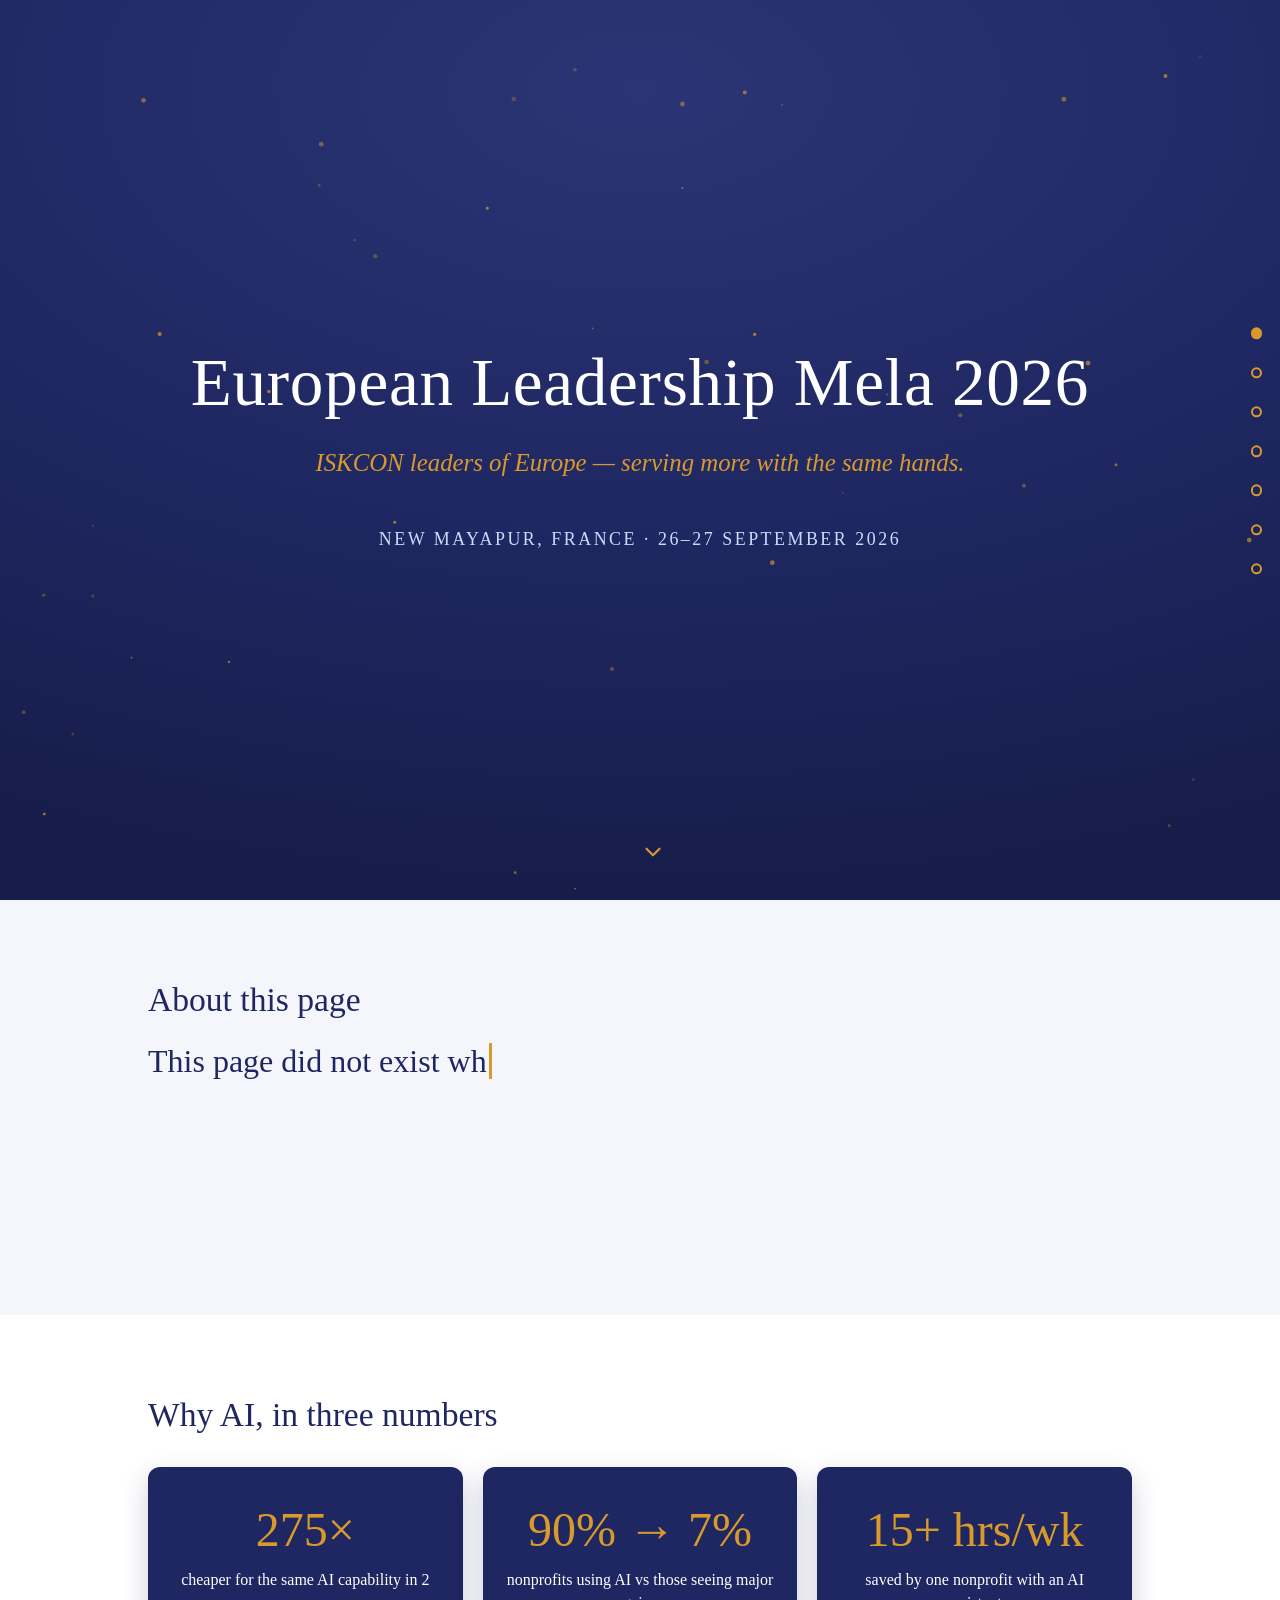
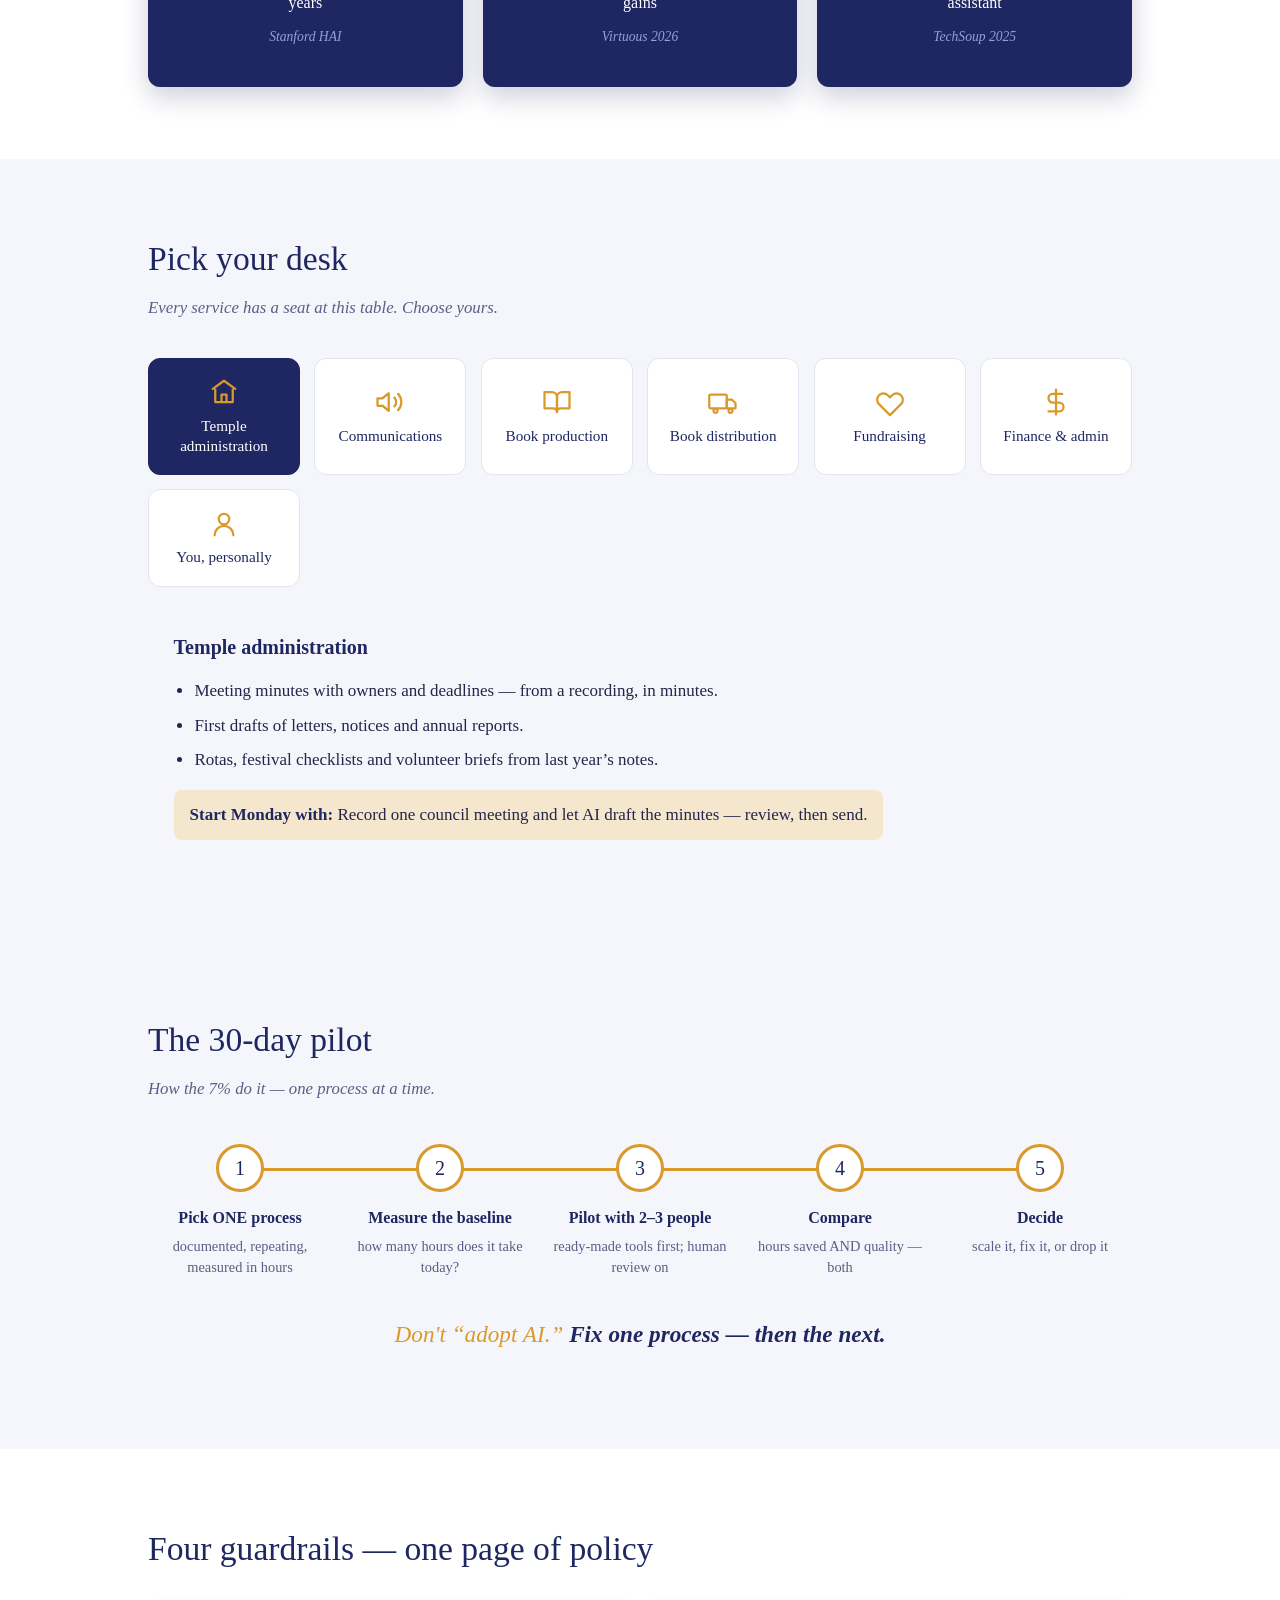
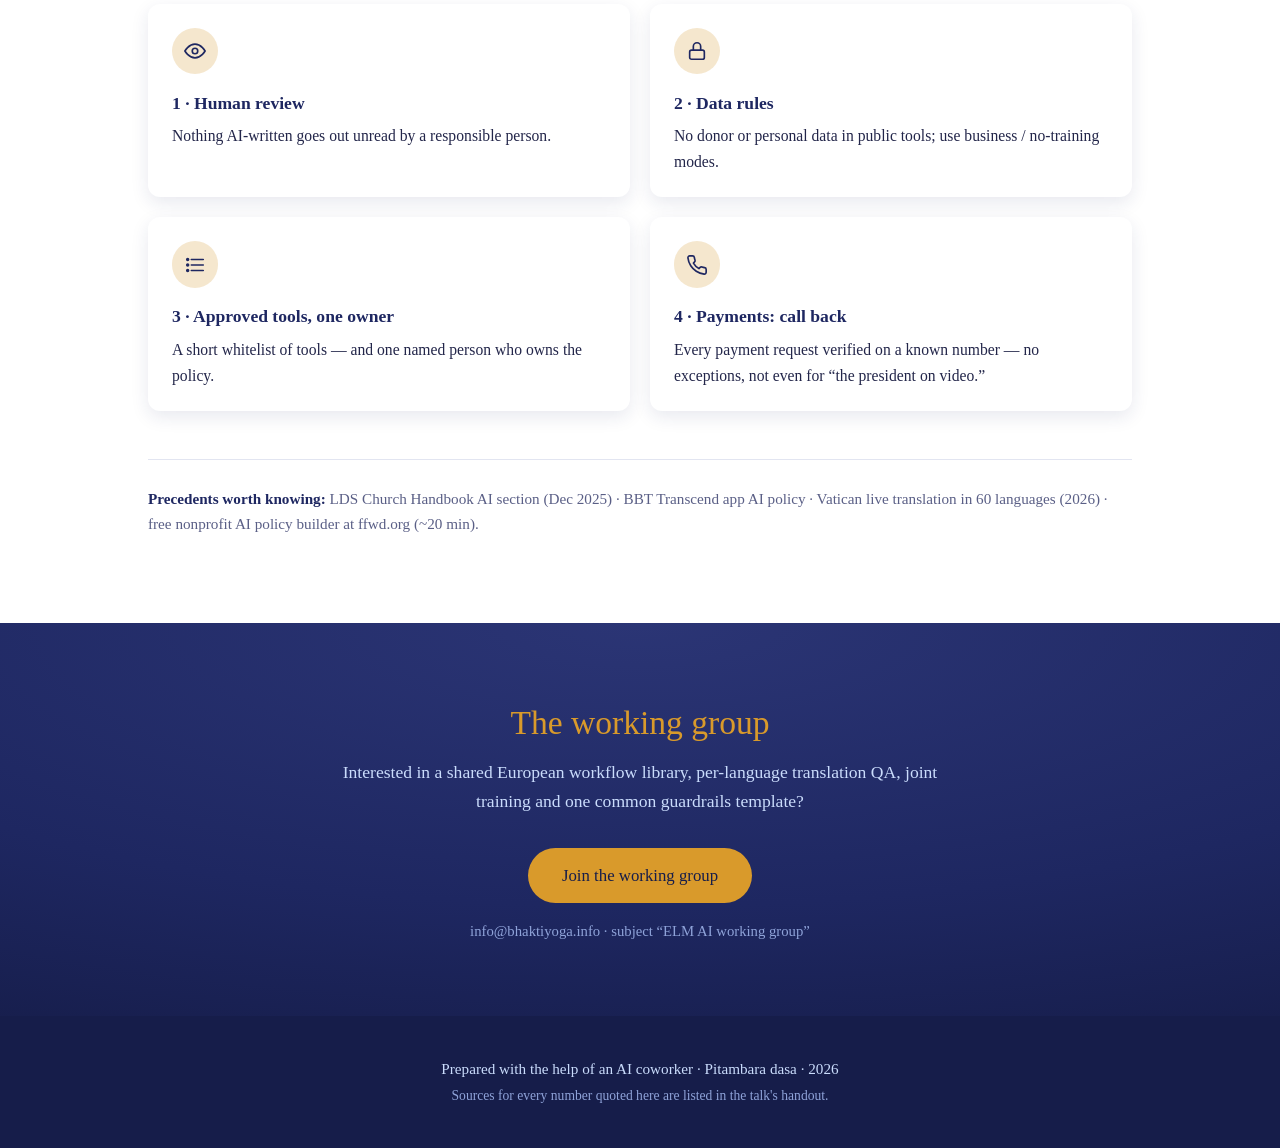
==== index.html @ 156d77a7 "ELS 2026 site — built live during the presentation" ====
<!doctype html>
<html lang="en">
<head>
<meta charset="utf-8">
<meta name="viewport" content="width=device-width, initial-scale=1">
<meta name="description" content="European Leadership Mela 2026 — ISKCON leaders of Europe. New Mayapur, France, 26–27 September 2026. Resources from the AI talk.">
<meta name="theme-color" content="#1E2761">
<meta property="og:title" content="European Leadership Mela 2026">
<meta property="og:description" content="ISKCON leaders of Europe — serving more with the same hands. New Mayapur, France · 26–27 September 2026.">
<meta property="og:type" content="website">
<title>European Leadership Mela 2026</title>
<link rel="icon" href="data:image/svg+xml,%3Csvg xmlns='http://www.w3.org/2000/svg' viewBox='0 0 16 16'%3E%3Ccircle cx='8' cy='8' r='7' fill='%231E2761'/%3E%3Ccircle cx='8' cy='8' r='3.2' fill='%23D99A2B'/%3E%3C/svg%3E">
<style>
:root{
  --navy:#1E2761; --navy-2:#2B3575; --navy-deep:#161d4a;
  --gold:#D99A2B; --gold-soft:#F5E7CE; --ice:#CADCFC;
  --ink:#23264a; --paper:#ffffff; --soft:#f5f6fb; --line:#e2e5f1;
}
*{box-sizing:border-box}
html{scroll-behavior:smooth}
body{margin:0;background:var(--paper);color:var(--ink);
  font-family:Georgia,'Times New Roman',serif;font-size:1.0625rem;line-height:1.65}
.wrap{max-width:64rem;margin:0 auto;padding:0 1.25rem}
h2{color:var(--navy);font-weight:normal;font-size:clamp(1.5rem,4vw,2.1rem);margin:0 0 .5rem}
.lead{color:#5a5f86;font-style:italic;margin:0 0 2.25rem;font-size:1.05rem}
section{padding:4.5rem 0}
.desk:focus-visible,.dots button:focus-visible,.btn:focus-visible{outline:2px solid var(--gold);outline-offset:3px}

/* ---------- reveals (hidden only when JS is active) ---------- */
html.js .rv{opacity:0;transform:translateY(26px);transition:opacity .65s ease-out,transform .65s ease-out}
html.js .rv.in{opacity:1;transform:none}
.d1{transition-delay:.08s}.d2{transition-delay:.18s}.d3{transition-delay:.28s}
.d4{transition-delay:.38s}.d5{transition-delay:.48s}.d6{transition-delay:.58s}.d7{transition-delay:.68s}
html.rm .rv{transition:none;opacity:1;transform:none}

/* ---------- hero ---------- */
.hero{position:relative;min-height:100svh;display:flex;align-items:center;justify-content:center;
  background:radial-gradient(115% 90% at 50% 10%,var(--navy-2) 0%,var(--navy) 55%,var(--navy-deep) 100%);
  color:#fff;text-align:center;overflow:hidden;padding:2rem 0}
#stars{position:absolute;inset:0;width:100%;height:100%}
.hero .inner{position:relative;z-index:1;padding:0 1.25rem}
.hero h1{font-weight:normal;color:#fff;line-height:1.12;margin:0 0 1.4rem;
  font-size:clamp(2.3rem,7.5vw,4.2rem);letter-spacing:.01em}
.hero h1 .w{display:inline-block;opacity:0;transform:translateY(24px);
  animation:wUp .8s cubic-bezier(.2,.7,.2,1) forwards}
@keyframes wUp{to{opacity:1;transform:none}}
html.rm .hero h1 .w{animation:none;opacity:1;transform:none}
.hero .sub{color:var(--gold);font-style:italic;font-size:clamp(1.15rem,3.2vw,1.55rem);margin:0 0 2.6rem}
.hero .meta{color:var(--ice);font-size:clamp(.95rem,2.6vw,1.12rem);letter-spacing:.14em;text-transform:uppercase;margin:0}
.hero .sub,.hero .meta,.hero .hint{opacity:0;animation:wUp .9s ease-out forwards}
.hero .sub{animation-delay:1.05s}.hero .meta{animation-delay:1.35s}.hero .hint{animation-delay:2s}
html.rm .hero .sub,html.rm .hero .meta,html.rm .hero .hint{animation:none;opacity:1}
.hint{position:absolute;bottom:2.2rem;left:50%;transform:translateX(-50%);color:var(--gold)}
.hint svg{display:block;animation:bob 2.2s ease-in-out infinite}
@keyframes bob{0%,100%{transform:translateY(0)}50%{transform:translateY(9px)}}
html.rm .hint svg{animation:none}

/* ---------- dots nav ---------- */
.dots{position:fixed;right:1.1rem;top:50%;transform:translateY(-50%);z-index:9;
  display:flex;flex-direction:column;gap:.7rem;margin:0;padding:0;list-style:none}
.dots button{width:.72rem;height:.72rem;border-radius:50%;border:2px solid var(--gold);
  background:transparent;cursor:pointer;padding:0;transition:background .3s,transform .3s}
.dots button:hover{transform:scale(1.25)}
.dots li.on button{background:var(--gold)}
@media(max-width:900px){.dots{display:none}}

/* ---------- about / typewriter ---------- */
.about{background:var(--soft)}
.type-line{font-size:clamp(1.35rem,4vw,2rem);color:var(--navy);min-height:2.6em;margin:0 0 1.25rem}
.caret{border-right:3px solid var(--gold);padding-right:2px;animation:blink 1s steps(1) infinite}
@keyframes blink{50%{border-color:transparent}}
html.rm .caret{animation:none;border-color:transparent}
html.js .after{opacity:0;transition:opacity 1s ease .2s}
.after{max-width:44rem;font-size:1.1rem}
html.js .after.show{opacity:1}

/* ---------- stats ---------- */
.stats{display:grid;gap:1.25rem;grid-template-columns:1fr;margin-top:1.5rem}
@media(min-width:640px){.stats{grid-template-columns:repeat(3,1fr)}}
.stat{background:var(--navy);border-radius:12px;color:#fff;text-align:center;
  padding:2.4rem 1.4rem;box-shadow:0 10px 26px rgba(30,39,97,.22)}
.stat .num{display:block;color:var(--gold);font-size:clamp(2.3rem,5.5vw,3rem);line-height:1.05;margin-bottom:.8rem;font-variant-numeric:tabular-nums}
.stat .what{display:block;color:#fff;font-size:1rem;line-height:1.45}
.stat .src{display:block;color:#8fa3d9;font-size:.85rem;font-style:italic;margin-top:.7rem}

/* ---------- desks ---------- */
.desksec{background:var(--soft)}
.deskgrid{display:grid;gap:.9rem;grid-template-columns:repeat(auto-fit,minmax(9.5rem,1fr));margin:1.75rem 0 1.1rem}
.desk{border:1.5px solid var(--line);background:#fff;border-radius:12px;padding:1.15rem .9rem;
  text-align:center;cursor:pointer;font:inherit;color:var(--navy);
  transition:transform .25s,box-shadow .25s,background .25s,color .25s}
.desk svg{display:block;margin:0 auto .55rem;stroke:var(--gold)}
.desk:hover{transform:translateY(-4px);box-shadow:0 10px 22px rgba(30,39,97,.14)}
.desk[aria-selected="true"]{background:var(--navy);color:#fff;border-color:var(--navy)}
.desk[aria-selected="true"] svg{stroke:var(--gold)}
.desk .t{font-size:.95rem;line-height:1.3;display:block}
.deskpanel{background:var(--soft);border-radius:12px;padding:1.7rem 1.6rem;min-height:11.5rem;
  opacity:1;transition:opacity .3s}
.deskpanel.fade{opacity:0}
.deskpanel h3{margin:0 0 .8rem;color:var(--navy);font-size:1.25rem;font-weight:bold}
.deskpanel ul{margin:0 0 1rem;padding-left:1.3rem}
.deskpanel li{margin:.4rem 0}
.deskpanel .tip{background:var(--gold-soft);border-radius:8px;padding:.7rem 1rem;display:inline-block}
.deskpanel .tip b{color:var(--navy)}

/* ---------- pilot timeline ---------- */
.pilot{background:var(--soft)}
.tl{position:relative;display:grid;grid-template-columns:repeat(5,1fr);gap:1rem;margin-top:2.6rem}
.tl .bar{position:absolute;top:1.45rem;left:9%;right:9%;height:3px;background:var(--gold)}
html.js .tl .bar{transform:scaleX(0);transform-origin:left;transition:transform 1.3s ease-out .2s}
html.js .tl.in .bar{transform:scaleX(1)}
html.rm .tl .bar{transform:scaleX(1);transition:none}
.step{text-align:center;position:relative}
.step .n{width:3rem;height:3rem;border-radius:50%;background:#fff;border:3px solid var(--gold);
  color:var(--navy);font-size:1.25rem;display:flex;align-items:center;justify-content:center;
  margin:0 auto .8rem;position:relative;z-index:1}
.step b{display:block;color:var(--navy);font-size:1rem;margin-bottom:.3rem}
.step span{font-size:.9rem;color:#5a5f86;line-height:1.4;display:block}
@media(max-width:720px){
  .tl{grid-template-columns:1fr;gap:1.6rem}
  .tl .bar{left:1.45rem;right:auto;top:5%;bottom:5%;width:3px;height:auto}
  html.js .tl .bar{transform:scaleY(0);transform-origin:top}
  html.js .tl.in .bar{transform:scaleY(1)}
  .step{display:grid;grid-template-columns:3rem 1fr;grid-template-rows:auto auto;
    column-gap:1rem;row-gap:.25rem;text-align:left;align-items:start}
  .step .n{margin:0;grid-column:1;grid-row:1 / span 2}
  .step b{grid-column:2;grid-row:1;margin:0;align-self:center}
  .step span{grid-column:2;grid-row:2}
}
.pilot .motto{margin-top:2.4rem;text-align:center;color:var(--gold);font-style:italic;
  font-size:clamp(1.15rem,3vw,1.45rem)}
.pilot .motto b{color:var(--navy)}

/* ---------- guardrails ---------- */
.guards{display:grid;gap:1.25rem;grid-template-columns:1fr;margin-top:1.75rem}
@media(min-width:680px){.guards{grid-template-columns:1fr 1fr}}
.guard{background:#fff;border-radius:12px;padding:1.5rem 1.5rem 1.4rem;box-shadow:0 6px 18px rgba(30,39,97,.10);
  transition:transform .25s,box-shadow .25s}
.guard:hover{transform:translateY(-4px);box-shadow:0 14px 28px rgba(30,39,97,.16)}
.guard .ic{width:2.9rem;height:2.9rem;border-radius:50%;background:var(--gold-soft);
  display:flex;align-items:center;justify-content:center;margin-bottom:.9rem}
.guard .ic svg{stroke:var(--navy)}
.guard b{color:var(--navy);font-size:1.1rem;display:block;margin-bottom:.35rem}
.guard p{margin:0;font-size:.98rem}
.prec{margin-top:3rem;border-top:1px solid var(--line);padding-top:1.6rem;font-size:.95rem;color:#5a5f86}
.prec b{color:var(--navy)}

/* ---------- group CTA ---------- */
.group{background:radial-gradient(120% 120% at 50% 0%,var(--navy-2) 0%,var(--navy) 60%,var(--navy-deep) 100%);
  color:#fff;text-align:center}
.group h2{color:var(--gold)}
.group p{max-width:40rem;margin:0 auto 2rem;color:var(--ice);font-size:1.1rem}
.btn{display:inline-block;background:var(--gold);color:var(--navy-deep);text-decoration:none;
  padding:.85rem 2.1rem;border-radius:999px;font-size:1.05rem;
  transition:transform .25s,box-shadow .25s}
.btn:hover{transform:translateY(-2px);box-shadow:0 12px 26px rgba(0,0,0,.35)}
.group .mail{display:block;margin-top:1rem;color:#8fa3d9;font-size:.92rem}

/* ---------- footer ---------- */
footer{background:var(--navy-deep);color:var(--ice);text-align:center;padding:2.2rem 1.25rem;font-size:.95rem}
footer p{margin:.3rem 0}
footer .note{color:#8fa3d9;font-size:.85rem}
</style>
</head>
<body>

<ul class="dots" aria-label="Sections">
  <li data-for="top" class="on"><button aria-label="Top"></button></li>
  <li data-for="about"><button aria-label="About this page"></button></li>
  <li data-for="numbers"><button aria-label="Three numbers"></button></li>
  <li data-for="desks"><button aria-label="Pick your desk"></button></li>
  <li data-for="pilot"><button aria-label="The 30-day pilot"></button></li>
  <li data-for="guards"><button aria-label="Guardrails"></button></li>
  <li data-for="group"><button aria-label="Working group"></button></li>
</ul>

<!-- HERO -->
<header class="hero" id="top">
  <canvas id="stars" aria-hidden="true"></canvas>
  <div class="inner">
    <h1 id="heroTitle">European Leadership Mela 2026</h1>
    <p class="sub">ISKCON leaders of Europe — serving more with the same hands.</p>
    <p class="meta">New Mayapur, France&nbsp;&middot;&nbsp;26–27 September 2026</p>
  </div>
  <div class="hint" aria-hidden="true">
    <svg width="26" height="26" viewBox="0 0 24 24" fill="none" stroke="currentColor" stroke-width="2" stroke-linecap="round" stroke-linejoin="round"><polyline points="6 9 12 15 18 9"/></svg>
  </div>
</header>

<!-- ABOUT -->
<section class="about" id="about">
  <div class="wrap">
    <h2 class="rv">About this page</h2>
    <p class="type-line"><span id="type">This page did not exist when today's session began.</span><span class="caret" id="caret" hidden></span></p>
    <p class="after" id="after">It was built and published by an AI coworker, working alone in the
    background, while the presentation you just watched was being delivered. One instruction,
    zero code written by a human. That is the point of the talk.</p>
  </div>
</section>

<!-- NUMBERS -->
<section id="numbers">
  <div class="wrap">
    <h2 class="rv">Why AI, in three numbers</h2>
    <div class="stats" id="stats">
      <div class="stat rv d1">
        <span class="num" data-target="280" data-suffix="×">0×</span>
        <span class="what">cheaper for the same AI capability in 2 years</span>
        <span class="src">Stanford HAI</span>
      </div>
      <div class="stat rv d2">
        <span class="num"><span data-target="92" data-suffix="%">0%</span> → <span data-target="7" data-suffix="%">0%</span></span>
        <span class="what">nonprofits using AI vs those seeing major gains</span>
        <span class="src">Virtuous 2026</span>
      </div>
      <div class="stat rv d3">
        <span class="num"><span data-target="15" data-suffix="+">0</span> hrs/wk</span>
        <span class="what">saved by one nonprofit with an AI assistant</span>
        <span class="src">TechSoup 2025</span>
      </div>
    </div>
  </div>
</section>

<!-- DESKS -->
<section class="desksec" id="desks">
  <div class="wrap">
    <h2 class="rv">Pick your desk</h2>
    <p class="lead rv d1">Every service has a seat at this table. Choose yours.</p>
    <div class="deskgrid" role="tablist" aria-label="Desks">
      <button class="desk rv d1" role="tab" data-desk="admin" aria-selected="true" aria-controls="deskpanel">
        <svg width="30" height="30" viewBox="0 0 24 24" fill="none" stroke-width="1.8" stroke-linecap="round" stroke-linejoin="round"><path d="M3 9.5 12 3l9 6.5"/><path d="M5 10v10h14V10"/><path d="M10 20v-6h4v6"/></svg>
        <span class="t">Temple administration</span>
      </button>
      <button class="desk rv d2" role="tab" data-desk="comms" aria-selected="false" aria-controls="deskpanel">
        <svg width="30" height="30" viewBox="0 0 24 24" fill="none" stroke-width="1.8" stroke-linecap="round" stroke-linejoin="round"><path d="M11 5 6 9H2v6h4l5 4z"/><path d="M15.5 8.5a5 5 0 0 1 0 7"/><path d="M18.5 5.5a9.5 9.5 0 0 1 0 13"/></svg>
        <span class="t">Communications</span>
      </button>
      <button class="desk rv d3" role="tab" data-desk="prod" aria-selected="false" aria-controls="deskpanel">
        <svg width="30" height="30" viewBox="0 0 24 24" fill="none" stroke-width="1.8" stroke-linecap="round" stroke-linejoin="round"><path d="M2 4h6a4 4 0 0 1 4 4v12a3 3 0 0 0-3-3H2z"/><path d="M22 4h-6a4 4 0 0 0-4 4v12a3 3 0 0 1 3-3h7z"/></svg>
        <span class="t">Book production</span>
      </button>
      <button class="desk rv d4" role="tab" data-desk="dist" aria-selected="false" aria-controls="deskpanel">
        <svg width="30" height="30" viewBox="0 0 24 24" fill="none" stroke-width="1.8" stroke-linecap="round" stroke-linejoin="round"><rect x="1" y="6" width="14" height="11" rx="1"/><path d="M15 10h4l3 3v4h-7z"/><circle cx="6" cy="19" r="1.6"/><circle cx="18" cy="19" r="1.6"/></svg>
        <span class="t">Book distribution</span>
      </button>
      <button class="desk rv d5" role="tab" data-desk="fund" aria-selected="false" aria-controls="deskpanel">
        <svg width="30" height="30" viewBox="0 0 24 24" fill="none" stroke-width="1.8" stroke-linecap="round" stroke-linejoin="round"><path d="M20.8 6.6a5 5 0 0 0-7.1 0L12 8.3l-1.7-1.7a5 5 0 1 0-7.1 7.1L12 22.5l8.8-8.8a5 5 0 0 0 0-7.1z"/></svg>
        <span class="t">Fundraising</span>
      </button>
      <button class="desk rv d6" role="tab" data-desk="fin" aria-selected="false" aria-controls="deskpanel">
        <svg width="30" height="30" viewBox="0 0 24 24" fill="none" stroke-width="1.8" stroke-linecap="round" stroke-linejoin="round"><line x1="12" y1="2" x2="12" y2="22"/><path d="M17 5.5H9.5a3.5 3.5 0 0 0 0 7h5a3.5 3.5 0 0 1 0 7H6"/></svg>
        <span class="t">Finance &amp; admin</span>
      </button>
      <button class="desk rv d7" role="tab" data-desk="you" aria-selected="false" aria-controls="deskpanel">
        <svg width="30" height="30" viewBox="0 0 24 24" fill="none" stroke-width="1.8" stroke-linecap="round" stroke-linejoin="round"><circle cx="12" cy="8" r="4.2"/><path d="M4.5 21a7.5 7.5 0 0 1 15 0"/></svg>
        <span class="t">You, personally</span>
      </button>
    </div>
    <div class="deskpanel rv" id="deskpanel" role="tabpanel" aria-live="polite"></div>
  </div>
</section>

<!-- PILOT -->
<section class="pilot" id="pilot">
  <div class="wrap">
    <h2 class="rv">The 30-day pilot</h2>
    <p class="lead rv d1">How the 7% do it — one process at a time.</p>
    <div class="tl rv" id="tl">
      <div class="bar" aria-hidden="true"></div>
      <div class="step rv d1"><div class="n">1</div><b>Pick ONE process</b><span>documented, repeating, measured in hours</span></div>
      <div class="step rv d2"><div class="n">2</div><b>Measure the baseline</b><span>how many hours does it take today?</span></div>
      <div class="step rv d3"><div class="n">3</div><b>Pilot with 2–3 people</b><span>ready-made tools first; human review on</span></div>
      <div class="step rv d4"><div class="n">4</div><b>Compare</b><span>hours saved AND quality — both</span></div>
      <div class="step rv d5"><div class="n">5</div><b>Decide</b><span>scale it, fix it, or drop it</span></div>
    </div>
    <p class="motto rv d5">Don't “adopt AI.” <b>Fix one process — then the next.</b></p>
  </div>
</section>

<!-- GUARDRAILS -->
<section id="guards">
  <div class="wrap">
    <h2 class="rv">Four guardrails — one page of policy</h2>
    <div class="guards">
      <div class="guard rv d1">
        <div class="ic"><svg width="22" height="22" viewBox="0 0 24 24" fill="none" stroke-width="1.8" stroke-linecap="round" stroke-linejoin="round"><path d="M1 12s4-7.5 11-7.5S23 12 23 12s-4 7.5-11 7.5S1 12 1 12z"/><circle cx="12" cy="12" r="3"/></svg></div>
        <b>1 · Human review</b>
        <p>Nothing AI-written goes out unread by a responsible person.</p>
      </div>
      <div class="guard rv d2">
        <div class="ic"><svg width="22" height="22" viewBox="0 0 24 24" fill="none" stroke-width="1.8" stroke-linecap="round" stroke-linejoin="round"><rect x="4" y="11" width="16" height="10" rx="2"/><path d="M8 11V7a4 4 0 0 1 8 0v4"/></svg></div>
        <b>2 · Data rules</b>
        <p>No donor or personal data in public tools; use business / no-training modes.</p>
      </div>
      <div class="guard rv d3">
        <div class="ic"><svg width="22" height="22" viewBox="0 0 24 24" fill="none" stroke-width="1.8" stroke-linecap="round" stroke-linejoin="round"><line x1="8" y1="6" x2="21" y2="6"/><line x1="8" y1="12" x2="21" y2="12"/><line x1="8" y1="18" x2="21" y2="18"/><circle cx="4" cy="6" r="1"/><circle cx="4" cy="12" r="1"/><circle cx="4" cy="18" r="1"/></svg></div>
        <b>3 · Approved tools, one owner</b>
        <p>A short whitelist of tools — and one named person who owns the policy.</p>
      </div>
      <div class="guard rv d4">
        <div class="ic"><svg width="22" height="22" viewBox="0 0 24 24" fill="none" stroke-width="1.8" stroke-linecap="round" stroke-linejoin="round"><path d="M22 16.9v3a2 2 0 0 1-2.2 2 19.8 19.8 0 0 1-8.6-3.1 19.5 19.5 0 0 1-6-6A19.8 19.8 0 0 1 2.1 4.2 2 2 0 0 1 4.1 2h3a2 2 0 0 1 2 1.7c.13.96.36 1.9.7 2.8a2 2 0 0 1-.45 2.1L8.1 9.9a16 16 0 0 0 6 6l1.3-1.3a2 2 0 0 1 2.1-.45c.9.34 1.84.57 2.8.7a2 2 0 0 1 1.7 2z"/></svg></div>
        <b>4 · Payments: call back</b>
        <p>Every payment request verified on a known number — no exceptions, not even for “the president on video.”</p>
      </div>
    </div>
    <p class="prec rv d5"><b>Precedents worth knowing:</b> LDS Church Handbook AI section (Dec 2025) ·
    BBT Transcend app AI policy · Vatican live translation in 60 languages (2026) ·
    free nonprofit AI policy builder at ffwd.org (~20 min).</p>
  </div>
</section>

<!-- GROUP -->
<section class="group" id="group">
  <div class="wrap">
    <h2 class="rv">The working group</h2>
    <p class="rv d1">Interested in a shared European workflow library, per-language translation QA,
    joint training and one common guardrails template?</p>
    <a class="btn rv d2" href="mailto:info@bhaktiyoga.info?subject=ELM%20AI%20working%20group">Join the working group</a>
    <span class="mail rv d3">info@bhaktiyoga.info · subject “ELM AI working group”</span>
  </div>
</section>

<footer>
  <p>Prepared with the help of an AI coworker · Pitambara dasa · 2026</p>
  <p class="note">Sources for every number quoted here are listed in the talk's handout.</p>
</footer>

<script>
(function(){
  document.documentElement.classList.add('js');
  var RM = window.matchMedia && matchMedia('(prefers-reduced-motion: reduce)').matches;
  if(RM) document.documentElement.classList.add('rm');

  /* hero title: word stagger */
  var h = document.getElementById('heroTitle');
  var words = h.textContent.split(' ');
  h.textContent = '';
  words.forEach(function(w,i){
    var s = document.createElement('span'); s.className='w'; s.textContent=w;
    s.style.animationDelay = (0.15+i*0.12)+'s';
    h.appendChild(s);
    if(i<words.length-1) h.appendChild(document.createTextNode(' '));
  });

  /* particles */
  var cv = document.getElementById('stars');
  if(cv && !RM){
    var ctx = cv.getContext('2d'), P=[], running=true, dpr=Math.min(window.devicePixelRatio||1,2);
    function size(){ cv.width=cv.offsetWidth*dpr; cv.height=cv.offsetHeight*dpr; }
    size(); addEventListener('resize', size);
    for(var i=0;i<42;i++) P.push({x:Math.random(),y:Math.random(),r:.8+Math.random()*1.7,
      vx:(Math.random()-.5)*.00035,vy:(Math.random()-.5)*.00028,a:.25+Math.random()*.5});
    (function tick(){
      if(running){
        ctx.clearRect(0,0,cv.width,cv.height);
        P.forEach(function(p){
          p.x=(p.x+p.vx+1)%1; p.y=(p.y+p.vy+1)%1;
          ctx.beginPath();
          ctx.arc(p.x*cv.width,p.y*cv.height,p.r*dpr,0,6.2832);
          ctx.fillStyle='rgba(217,154,43,'+p.a+')';
          ctx.fill();
        });
      }
      requestAnimationFrame(tick);
    })();
    new IntersectionObserver(function(e){ running = e[0].isIntersecting; })
      .observe(document.getElementById('top'));
  }

  /* reveals */
  var io = new IntersectionObserver(function(es){
    es.forEach(function(e){ if(e.isIntersecting){ e.target.classList.add('in'); io.unobserve(e.target);} });
  },{threshold:.18});
  document.querySelectorAll('.rv').forEach(function(el){ io.observe(el); });

  /* dots */
  var dots = document.querySelectorAll('.dots li');
  var secio = new IntersectionObserver(function(es){
    es.forEach(function(e){
      if(e.isIntersecting){
        dots.forEach(function(d){ d.classList.toggle('on', d.dataset.for===e.target.id); });
      }
    });
  },{threshold:.45});
  dots.forEach(function(d){
    var sec = document.getElementById(d.dataset.for);
    if(sec){ secio.observe(sec);
      d.querySelector('button').addEventListener('click',function(){ sec.scrollIntoView({behavior: RM?'auto':'smooth'}); });
    }
  });

  /* counters */
  function count(el){
    var t=+el.dataset.target, suf=el.dataset.suffix||'', t0=null, D=1400;
    function fin(){ el.textContent=t+suf; }
    if(RM || document.hidden){ fin(); return; }
    function step(ts){
      if(!t0) t0=ts;
      var p=Math.min((ts-t0)/D,1), e=1-Math.pow(1-p,3);
      el.textContent=Math.round(t*e)+suf;
      if(p<1) requestAnimationFrame(step);
    }
    requestAnimationFrame(step);
    setTimeout(fin, D+500); /* guaranteed final value even if rAF is throttled */
  }
  var stats=document.getElementById('stats');
  new IntersectionObserver(function(e,ob){
    if(e[0].isIntersecting){ stats.querySelectorAll('[data-target]').forEach(count); ob.disconnect(); }
  },{threshold:.35}).observe(stats);

  /* typewriter */
  var tEl=document.getElementById('type'), caret=document.getElementById('caret'), after=document.getElementById('after');
  var full=tEl.textContent;
  if(!RM){
    tEl.textContent='';
    new IntersectionObserver(function(e,ob){
      if(!e[0].isIntersecting) return;
      ob.disconnect(); caret.hidden=false;
      var i=0;
      (function ty(){
        if(i<=full.length){ tEl.textContent=full.slice(0,i); i++; setTimeout(ty,34); }
        else{ setTimeout(function(){caret.hidden=true;},1200); after.classList.add('show'); }
      })();
    },{threshold:.6}).observe(document.getElementById('about'));
  } else after.classList.add('show');

  /* timeline draw */
  var tl=document.getElementById('tl');
  new IntersectionObserver(function(e,ob){
    if(e[0].isIntersecting){ tl.classList.add('in'); ob.disconnect(); }
  },{threshold:.3}).observe(tl);

  /* desks */
  var DATA={
    admin:{t:'Temple administration',b:['Meeting minutes with owners and deadlines — from a recording, in minutes.','First drafts of letters, notices and annual reports.','Rotas, festival checklists and volunteer briefs from last year’s notes.'],tip:'Record one council meeting and let AI draft the minutes — review, then send.'},
    comms:{t:'Communications & outreach',b:['Newsletters and social drafts in minutes — reviewed by a devotee before posting.','One announcement, every language your congregation speaks.','Event promotion and website copy, kept consistent.'],tip:'Draft the next newsletter with AI and edit it by hand — measure the time.'},
    prod:{t:'Book production',b:['Translation QA pipelines: transliteration, meaning fidelity, spelling, formatting.','One severity-ranked report; the editor makes every call.','Checking time: hours become minutes per chapter.'],tip:'Pilot one chapter of your language’s current title through an AI QA check.'},
    dist:{t:'Book distribution',b:['Personal thank-you and invitation letters to every contact, drafted overnight.','Sankirtan statistics analyzed and visualized by team, place, season.','Flyers and table signs localized per country in hours.'],tip:'Send AI-drafted, human-reviewed thank-you letters to last month’s contacts.'},
    fund:{t:'Fundraising',b:['Donor-personalized asks and smart defaults (A/B-tested gains elsewhere).','Segmentation: the right message to the right supporter.','Grant drafting on a structured process — not one-shot prompting.'],tip:'A/B test one appeal: AI-suggested amounts vs your current defaults.'},
    fin:{t:'Finance & admin',b:['Receipt capture matched to funds and programmes automatically.','Faster monthly close — the treasurer still signs everything.','Board papers and report drafts prepared for review.'],tip:'Automate one expense category end-to-end and compare the hours.'},
    you:{t:'You, personally',b:['Inbox triage: long threads summarized, replies drafted for your edit.','One-page briefings before meetings — the three decisions that matter.','A critic for your plans: ask it to argue against you.'],tip:'Before your next council, ask AI to make the strongest case AGAINST your plan.'}
  };
  var panel=document.getElementById('deskpanel'), desks=document.querySelectorAll('.desk');
  var deskArr=Array.prototype.slice.call(desks);
  function show(key){
    var d=DATA[key];
    panel.innerHTML='<h3>'+d.t+'</h3><ul>'+d.b.map(function(x){return '<li>'+x+'</li>';}).join('')+
      '</ul><span class="tip"><b>Start Monday with:</b> '+d.tip+'</span>';
  }
  function select(btn,focus){
    deskArr.forEach(function(b){
      var on = b===btn;
      b.setAttribute('aria-selected', on?'true':'false');
      b.tabIndex = on?0:-1;
    });
    if(focus) btn.focus();
    panel.classList.add('fade');
    setTimeout(function(){ show(btn.dataset.desk); panel.classList.remove('fade'); }, RM?0:180);
  }
  deskArr.forEach(function(btn,i){
    btn.tabIndex = btn.getAttribute('aria-selected')==='true' ? 0 : -1;
    btn.addEventListener('click',function(){ select(btn,false); });
    btn.addEventListener('keydown',function(ev){
      var n=null, L=deskArr.length;
      switch(ev.key){
        case 'ArrowRight': case 'ArrowDown': n=deskArr[(i+1)%L]; break;
        case 'ArrowLeft': case 'ArrowUp': n=deskArr[(i-1+L)%L]; break;
        case 'Home': n=deskArr[0]; break;
        case 'End': n=deskArr[L-1]; break;
      }
      if(n){ ev.preventDefault(); select(n,true); }
    });
  });
  show('admin');
})();
</script>
</body>
</html>
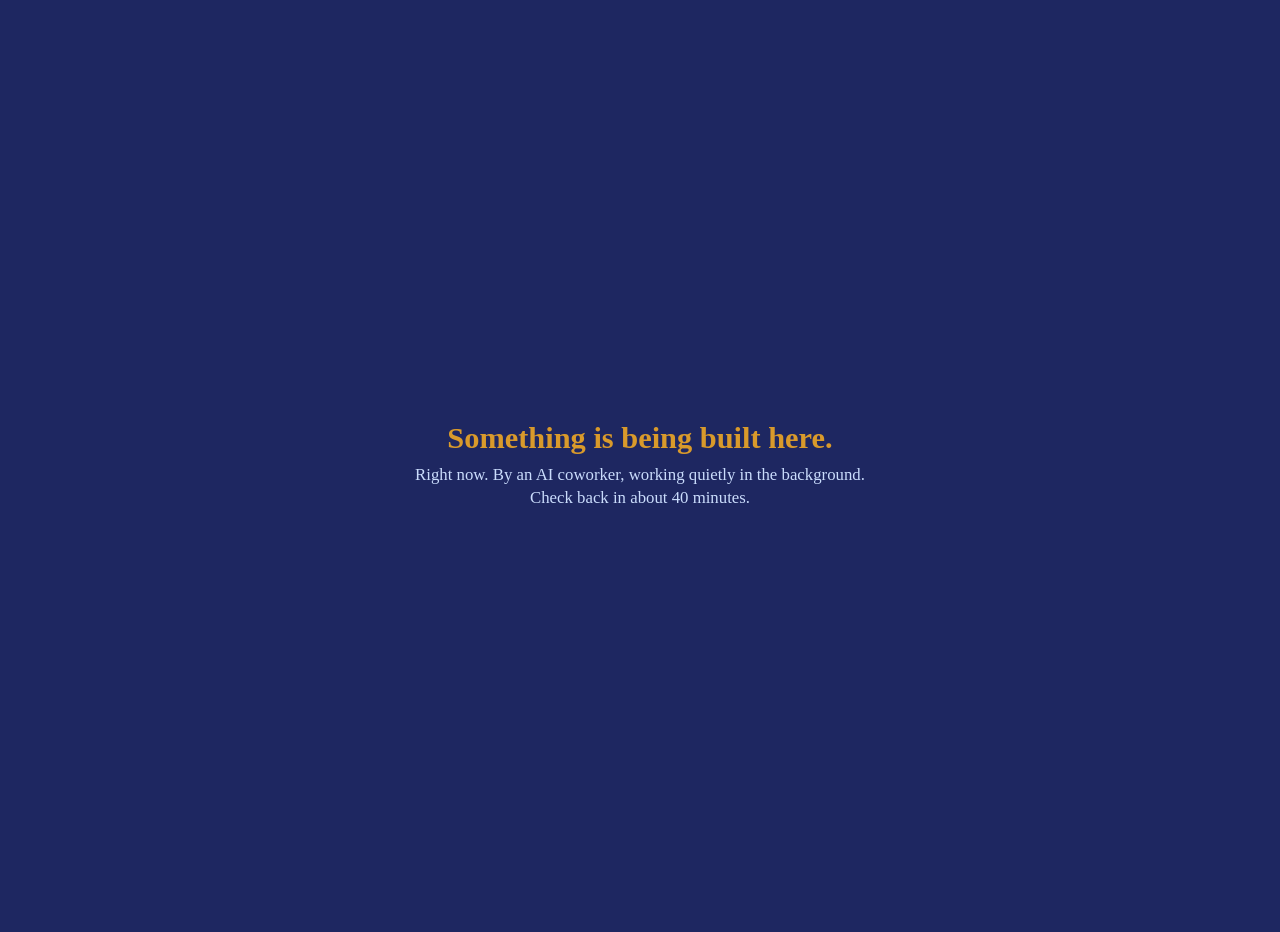
==== commit b6c0547d: "restore placeholder mystery after rehearsal 2" ====
--- a/index.html
+++ b/index.html
@@ -3,477 +3,20 @@
 <head>
 <meta charset="utf-8">
 <meta name="viewport" content="width=device-width, initial-scale=1">
-<meta name="description" content="European Leadership Mela 2026 — ISKCON leaders of Europe. New Mayapur, France, 26–27 September 2026. Resources from the AI talk.">
-<meta name="theme-color" content="#1E2761">
-<meta property="og:title" content="European Leadership Mela 2026">
-<meta property="og:description" content="ISKCON leaders of Europe — serving more with the same hands. New Mayapur, France · 26–27 September 2026.">
-<meta property="og:type" content="website">
-<title>European Leadership Mela 2026</title>
-<link rel="icon" href="data:image/svg+xml,%3Csvg xmlns='http://www.w3.org/2000/svg' viewBox='0 0 16 16'%3E%3Ccircle cx='8' cy='8' r='7' fill='%231E2761'/%3E%3Ccircle cx='8' cy='8' r='3.2' fill='%23D99A2B'/%3E%3C/svg%3E">
+<title>Something is coming…</title>
 <style>
-:root{
-  --navy:#1E2761; --navy-2:#2B3575; --navy-deep:#161d4a;
-  --gold:#D99A2B; --gold-soft:#F5E7CE; --ice:#CADCFC;
-  --ink:#23264a; --paper:#ffffff; --soft:#f5f6fb; --line:#e2e5f1;
-}
-*{box-sizing:border-box}
-html{scroll-behavior:smooth}
-body{margin:0;background:var(--paper);color:var(--ink);
-  font-family:Georgia,'Times New Roman',serif;font-size:1.0625rem;line-height:1.65}
-.wrap{max-width:64rem;margin:0 auto;padding:0 1.25rem}
-h2{color:var(--navy);font-weight:normal;font-size:clamp(1.5rem,4vw,2.1rem);margin:0 0 .5rem}
-.lead{color:#5a5f86;font-style:italic;margin:0 0 2.25rem;font-size:1.05rem}
-section{padding:4.5rem 0}
-.desk:focus-visible,.dots button:focus-visible,.btn:focus-visible{outline:2px solid var(--gold);outline-offset:3px}
-
-/* ---------- reveals (hidden only when JS is active) ---------- */
-html.js .rv{opacity:0;transform:translateY(26px);transition:opacity .65s ease-out,transform .65s ease-out}
-html.js .rv.in{opacity:1;transform:none}
-.d1{transition-delay:.08s}.d2{transition-delay:.18s}.d3{transition-delay:.28s}
-.d4{transition-delay:.38s}.d5{transition-delay:.48s}.d6{transition-delay:.58s}.d7{transition-delay:.68s}
-html.rm .rv{transition:none;opacity:1;transform:none}
-
-/* ---------- hero ---------- */
-.hero{position:relative;min-height:100svh;display:flex;align-items:center;justify-content:center;
-  background:radial-gradient(115% 90% at 50% 10%,var(--navy-2) 0%,var(--navy) 55%,var(--navy-deep) 100%);
-  color:#fff;text-align:center;overflow:hidden;padding:2rem 0}
-#stars{position:absolute;inset:0;width:100%;height:100%}
-.hero .inner{position:relative;z-index:1;padding:0 1.25rem}
-.hero h1{font-weight:normal;color:#fff;line-height:1.12;margin:0 0 1.4rem;
-  font-size:clamp(2.3rem,7.5vw,4.2rem);letter-spacing:.01em}
-.hero h1 .w{display:inline-block;opacity:0;transform:translateY(24px);
-  animation:wUp .8s cubic-bezier(.2,.7,.2,1) forwards}
-@keyframes wUp{to{opacity:1;transform:none}}
-html.rm .hero h1 .w{animation:none;opacity:1;transform:none}
-.hero .sub{color:var(--gold);font-style:italic;font-size:clamp(1.15rem,3.2vw,1.55rem);margin:0 0 2.6rem}
-.hero .meta{color:var(--ice);font-size:clamp(.95rem,2.6vw,1.12rem);letter-spacing:.14em;text-transform:uppercase;margin:0}
-.hero .sub,.hero .meta,.hero .hint{opacity:0;animation:wUp .9s ease-out forwards}
-.hero .sub{animation-delay:1.05s}.hero .meta{animation-delay:1.35s}.hero .hint{animation-delay:2s}
-html.rm .hero .sub,html.rm .hero .meta,html.rm .hero .hint{animation:none;opacity:1}
-.hint{position:absolute;bottom:2.2rem;left:50%;transform:translateX(-50%);color:var(--gold)}
-.hint svg{display:block;animation:bob 2.2s ease-in-out infinite}
-@keyframes bob{0%,100%{transform:translateY(0)}50%{transform:translateY(9px)}}
-html.rm .hint svg{animation:none}
-
-/* ---------- dots nav ---------- */
-.dots{position:fixed;right:1.1rem;top:50%;transform:translateY(-50%);z-index:9;
-  display:flex;flex-direction:column;gap:.7rem;margin:0;padding:0;list-style:none}
-.dots button{width:.72rem;height:.72rem;border-radius:50%;border:2px solid var(--gold);
-  background:transparent;cursor:pointer;padding:0;transition:background .3s,transform .3s}
-.dots button:hover{transform:scale(1.25)}
-.dots li.on button{background:var(--gold)}
-@media(max-width:900px){.dots{display:none}}
-
-/* ---------- about / typewriter ---------- */
-.about{background:var(--soft)}
-.type-line{font-size:clamp(1.35rem,4vw,2rem);color:var(--navy);min-height:2.6em;margin:0 0 1.25rem}
-.caret{border-right:3px solid var(--gold);padding-right:2px;animation:blink 1s steps(1) infinite}
-@keyframes blink{50%{border-color:transparent}}
-html.rm .caret{animation:none;border-color:transparent}
-html.js .after{opacity:0;transition:opacity 1s ease .2s}
-.after{max-width:44rem;font-size:1.1rem}
-html.js .after.show{opacity:1}
-
-/* ---------- stats ---------- */
-.stats{display:grid;gap:1.25rem;grid-template-columns:1fr;margin-top:1.5rem}
-@media(min-width:640px){.stats{grid-template-columns:repeat(3,1fr)}}
-.stat{background:var(--navy);border-radius:12px;color:#fff;text-align:center;
-  padding:2.4rem 1.4rem;box-shadow:0 10px 26px rgba(30,39,97,.22)}
-.stat .num{display:block;color:var(--gold);font-size:clamp(2.3rem,5.5vw,3rem);line-height:1.05;margin-bottom:.8rem;font-variant-numeric:tabular-nums}
-.stat .what{display:block;color:#fff;font-size:1rem;line-height:1.45}
-.stat .src{display:block;color:#8fa3d9;font-size:.85rem;font-style:italic;margin-top:.7rem}
-
-/* ---------- desks ---------- */
-.desksec{background:var(--soft)}
-.deskgrid{display:grid;gap:.9rem;grid-template-columns:repeat(auto-fit,minmax(9.5rem,1fr));margin:1.75rem 0 1.1rem}
-.desk{border:1.5px solid var(--line);background:#fff;border-radius:12px;padding:1.15rem .9rem;
-  text-align:center;cursor:pointer;font:inherit;color:var(--navy);
-  transition:transform .25s,box-shadow .25s,background .25s,color .25s}
-.desk svg{display:block;margin:0 auto .55rem;stroke:var(--gold)}
-.desk:hover{transform:translateY(-4px);box-shadow:0 10px 22px rgba(30,39,97,.14)}
-.desk[aria-selected="true"]{background:var(--navy);color:#fff;border-color:var(--navy)}
-.desk[aria-selected="true"] svg{stroke:var(--gold)}
-.desk .t{font-size:.95rem;line-height:1.3;display:block}
-.deskpanel{background:var(--soft);border-radius:12px;padding:1.7rem 1.6rem;min-height:11.5rem;
-  opacity:1;transition:opacity .3s}
-.deskpanel.fade{opacity:0}
-.deskpanel h3{margin:0 0 .8rem;color:var(--navy);font-size:1.25rem;font-weight:bold}
-.deskpanel ul{margin:0 0 1rem;padding-left:1.3rem}
-.deskpanel li{margin:.4rem 0}
-.deskpanel .tip{background:var(--gold-soft);border-radius:8px;padding:.7rem 1rem;display:inline-block}
-.deskpanel .tip b{color:var(--navy)}
-
-/* ---------- pilot timeline ---------- */
-.pilot{background:var(--soft)}
-.tl{position:relative;display:grid;grid-template-columns:repeat(5,1fr);gap:1rem;margin-top:2.6rem}
-.tl .bar{position:absolute;top:1.45rem;left:9%;right:9%;height:3px;background:var(--gold)}
-html.js .tl .bar{transform:scaleX(0);transform-origin:left;transition:transform 1.3s ease-out .2s}
-html.js .tl.in .bar{transform:scaleX(1)}
-html.rm .tl .bar{transform:scaleX(1);transition:none}
-.step{text-align:center;position:relative}
-.step .n{width:3rem;height:3rem;border-radius:50%;background:#fff;border:3px solid var(--gold);
-  color:var(--navy);font-size:1.25rem;display:flex;align-items:center;justify-content:center;
-  margin:0 auto .8rem;position:relative;z-index:1}
-.step b{display:block;color:var(--navy);font-size:1rem;margin-bottom:.3rem}
-.step span{font-size:.9rem;color:#5a5f86;line-height:1.4;display:block}
-@media(max-width:720px){
-  .tl{grid-template-columns:1fr;gap:1.6rem}
-  .tl .bar{left:1.45rem;right:auto;top:5%;bottom:5%;width:3px;height:auto}
-  html.js .tl .bar{transform:scaleY(0);transform-origin:top}
-  html.js .tl.in .bar{transform:scaleY(1)}
-  .step{display:grid;grid-template-columns:3rem 1fr;grid-template-rows:auto auto;
-    column-gap:1rem;row-gap:.25rem;text-align:left;align-items:start}
-  .step .n{margin:0;grid-column:1;grid-row:1 / span 2}
-  .step b{grid-column:2;grid-row:1;margin:0;align-self:center}
-  .step span{grid-column:2;grid-row:2}
-}
-.pilot .motto{margin-top:2.4rem;text-align:center;color:var(--gold);font-style:italic;
-  font-size:clamp(1.15rem,3vw,1.45rem)}
-.pilot .motto b{color:var(--navy)}
-
-/* ---------- guardrails ---------- */
-.guards{display:grid;gap:1.25rem;grid-template-columns:1fr;margin-top:1.75rem}
-@media(min-width:680px){.guards{grid-template-columns:1fr 1fr}}
-.guard{background:#fff;border-radius:12px;padding:1.5rem 1.5rem 1.4rem;box-shadow:0 6px 18px rgba(30,39,97,.10);
-  transition:transform .25s,box-shadow .25s}
-.guard:hover{transform:translateY(-4px);box-shadow:0 14px 28px rgba(30,39,97,.16)}
-.guard .ic{width:2.9rem;height:2.9rem;border-radius:50%;background:var(--gold-soft);
-  display:flex;align-items:center;justify-content:center;margin-bottom:.9rem}
-.guard .ic svg{stroke:var(--navy)}
-.guard b{color:var(--navy);font-size:1.1rem;display:block;margin-bottom:.35rem}
-.guard p{margin:0;font-size:.98rem}
-.prec{margin-top:3rem;border-top:1px solid var(--line);padding-top:1.6rem;font-size:.95rem;color:#5a5f86}
-.prec b{color:var(--navy)}
-
-/* ---------- group CTA ---------- */
-.group{background:radial-gradient(120% 120% at 50% 0%,var(--navy-2) 0%,var(--navy) 60%,var(--navy-deep) 100%);
-  color:#fff;text-align:center}
-.group h2{color:var(--gold)}
-.group p{max-width:40rem;margin:0 auto 2rem;color:var(--ice);font-size:1.1rem}
-.btn{display:inline-block;background:var(--gold);color:var(--navy-deep);text-decoration:none;
-  padding:.85rem 2.1rem;border-radius:999px;font-size:1.05rem;
-  transition:transform .25s,box-shadow .25s}
-.btn:hover{transform:translateY(-2px);box-shadow:0 12px 26px rgba(0,0,0,.35)}
-.group .mail{display:block;margin-top:1rem;color:#8fa3d9;font-size:.92rem}
-
-/* ---------- footer ---------- */
-footer{background:var(--navy-deep);color:var(--ice);text-align:center;padding:2.2rem 1.25rem;font-size:.95rem}
-footer p{margin:.3rem 0}
-footer .note{color:#8fa3d9;font-size:.85rem}
+  html,body{height:100%;margin:0}
+  body{display:flex;align-items:center;justify-content:center;background:#1E2761;
+       font-family:Georgia,'Times New Roman',serif;text-align:center;padding:1rem}
+  h1{color:#D99A2B;font-size:1.9rem;margin:0 0 .6rem}
+  p{color:#CADCFC;font-size:1.05rem;margin:.2rem 0}
 </style>
 </head>
 <body>
-
-<ul class="dots" aria-label="Sections">
-  <li data-for="top" class="on"><button aria-label="Top"></button></li>
-  <li data-for="about"><button aria-label="About this page"></button></li>
-  <li data-for="numbers"><button aria-label="Three numbers"></button></li>
-  <li data-for="desks"><button aria-label="Pick your desk"></button></li>
-  <li data-for="pilot"><button aria-label="The 30-day pilot"></button></li>
-  <li data-for="guards"><button aria-label="Guardrails"></button></li>
-  <li data-for="group"><button aria-label="Working group"></button></li>
-</ul>
-
-<!-- HERO -->
-<header class="hero" id="top">
-  <canvas id="stars" aria-hidden="true"></canvas>
-  <div class="inner">
-    <h1 id="heroTitle">European Leadership Mela 2026</h1>
-    <p class="sub">ISKCON leaders of Europe — serving more with the same hands.</p>
-    <p class="meta">New Mayapur, France&nbsp;&middot;&nbsp;26–27 September 2026</p>
-  </div>
-  <div class="hint" aria-hidden="true">
-    <svg width="26" height="26" viewBox="0 0 24 24" fill="none" stroke="currentColor" stroke-width="2" stroke-linecap="round" stroke-linejoin="round"><polyline points="6 9 12 15 18 9"/></svg>
-  </div>
-</header>
-
-<!-- ABOUT -->
-<section class="about" id="about">
-  <div class="wrap">
-    <h2 class="rv">About this page</h2>
-    <p class="type-line"><span id="type">This page did not exist when today's session began.</span><span class="caret" id="caret" hidden></span></p>
-    <p class="after" id="after">It was built and published by an AI coworker, working alone in the
-    background, while the presentation you just watched was being delivered. One instruction,
-    zero code written by a human. That is the point of the talk.</p>
-  </div>
-</section>
-
-<!-- NUMBERS -->
-<section id="numbers">
-  <div class="wrap">
-    <h2 class="rv">Why AI, in three numbers</h2>
-    <div class="stats" id="stats">
-      <div class="stat rv d1">
-        <span class="num" data-target="280" data-suffix="×">0×</span>
-        <span class="what">cheaper for the same AI capability in 2 years</span>
-        <span class="src">Stanford HAI</span>
-      </div>
-      <div class="stat rv d2">
-        <span class="num"><span data-target="92" data-suffix="%">0%</span> → <span data-target="7" data-suffix="%">0%</span></span>
-        <span class="what">nonprofits using AI vs those seeing major gains</span>
-        <span class="src">Virtuous 2026</span>
-      </div>
-      <div class="stat rv d3">
-        <span class="num"><span data-target="15" data-suffix="+">0</span> hrs/wk</span>
-        <span class="what">saved by one nonprofit with an AI assistant</span>
-        <span class="src">TechSoup 2025</span>
-      </div>
-    </div>
-  </div>
-</section>
-
-<!-- DESKS -->
-<section class="desksec" id="desks">
-  <div class="wrap">
-    <h2 class="rv">Pick your desk</h2>
-    <p class="lead rv d1">Every service has a seat at this table. Choose yours.</p>
-    <div class="deskgrid" role="tablist" aria-label="Desks">
-      <button class="desk rv d1" role="tab" data-desk="admin" aria-selected="true" aria-controls="deskpanel">
-        <svg width="30" height="30" viewBox="0 0 24 24" fill="none" stroke-width="1.8" stroke-linecap="round" stroke-linejoin="round"><path d="M3 9.5 12 3l9 6.5"/><path d="M5 10v10h14V10"/><path d="M10 20v-6h4v6"/></svg>
-        <span class="t">Temple administration</span>
-      </button>
-      <button class="desk rv d2" role="tab" data-desk="comms" aria-selected="false" aria-controls="deskpanel">
-        <svg width="30" height="30" viewBox="0 0 24 24" fill="none" stroke-width="1.8" stroke-linecap="round" stroke-linejoin="round"><path d="M11 5 6 9H2v6h4l5 4z"/><path d="M15.5 8.5a5 5 0 0 1 0 7"/><path d="M18.5 5.5a9.5 9.5 0 0 1 0 13"/></svg>
-        <span class="t">Communications</span>
-      </button>
-      <button class="desk rv d3" role="tab" data-desk="prod" aria-selected="false" aria-controls="deskpanel">
-        <svg width="30" height="30" viewBox="0 0 24 24" fill="none" stroke-width="1.8" stroke-linecap="round" stroke-linejoin="round"><path d="M2 4h6a4 4 0 0 1 4 4v12a3 3 0 0 0-3-3H2z"/><path d="M22 4h-6a4 4 0 0 0-4 4v12a3 3 0 0 1 3-3h7z"/></svg>
-        <span class="t">Book production</span>
-      </button>
-      <button class="desk rv d4" role="tab" data-desk="dist" aria-selected="false" aria-controls="deskpanel">
-        <svg width="30" height="30" viewBox="0 0 24 24" fill="none" stroke-width="1.8" stroke-linecap="round" stroke-linejoin="round"><rect x="1" y="6" width="14" height="11" rx="1"/><path d="M15 10h4l3 3v4h-7z"/><circle cx="6" cy="19" r="1.6"/><circle cx="18" cy="19" r="1.6"/></svg>
-        <span class="t">Book distribution</span>
-      </button>
-      <button class="desk rv d5" role="tab" data-desk="fund" aria-selected="false" aria-controls="deskpanel">
-        <svg width="30" height="30" viewBox="0 0 24 24" fill="none" stroke-width="1.8" stroke-linecap="round" stroke-linejoin="round"><path d="M20.8 6.6a5 5 0 0 0-7.1 0L12 8.3l-1.7-1.7a5 5 0 1 0-7.1 7.1L12 22.5l8.8-8.8a5 5 0 0 0 0-7.1z"/></svg>
-        <span class="t">Fundraising</span>
-      </button>
-      <button class="desk rv d6" role="tab" data-desk="fin" aria-selected="false" aria-controls="deskpanel">
-        <svg width="30" height="30" viewBox="0 0 24 24" fill="none" stroke-width="1.8" stroke-linecap="round" stroke-linejoin="round"><line x1="12" y1="2" x2="12" y2="22"/><path d="M17 5.5H9.5a3.5 3.5 0 0 0 0 7h5a3.5 3.5 0 0 1 0 7H6"/></svg>
-        <span class="t">Finance &amp; admin</span>
-      </button>
-      <button class="desk rv d7" role="tab" data-desk="you" aria-selected="false" aria-controls="deskpanel">
-        <svg width="30" height="30" viewBox="0 0 24 24" fill="none" stroke-width="1.8" stroke-linecap="round" stroke-linejoin="round"><circle cx="12" cy="8" r="4.2"/><path d="M4.5 21a7.5 7.5 0 0 1 15 0"/></svg>
-        <span class="t">You, personally</span>
-      </button>
-    </div>
-    <div class="deskpanel rv" id="deskpanel" role="tabpanel" aria-live="polite"></div>
-  </div>
-</section>
-
-<!-- PILOT -->
-<section class="pilot" id="pilot">
-  <div class="wrap">
-    <h2 class="rv">The 30-day pilot</h2>
-    <p class="lead rv d1">How the 7% do it — one process at a time.</p>
-    <div class="tl rv" id="tl">
-      <div class="bar" aria-hidden="true"></div>
-      <div class="step rv d1"><div class="n">1</div><b>Pick ONE process</b><span>documented, repeating, measured in hours</span></div>
-      <div class="step rv d2"><div class="n">2</div><b>Measure the baseline</b><span>how many hours does it take today?</span></div>
-      <div class="step rv d3"><div class="n">3</div><b>Pilot with 2–3 people</b><span>ready-made tools first; human review on</span></div>
-      <div class="step rv d4"><div class="n">4</div><b>Compare</b><span>hours saved AND quality — both</span></div>
-      <div class="step rv d5"><div class="n">5</div><b>Decide</b><span>scale it, fix it, or drop it</span></div>
-    </div>
-    <p class="motto rv d5">Don't “adopt AI.” <b>Fix one process — then the next.</b></p>
-  </div>
-</section>
-
-<!-- GUARDRAILS -->
-<section id="guards">
-  <div class="wrap">
-    <h2 class="rv">Four guardrails — one page of policy</h2>
-    <div class="guards">
-      <div class="guard rv d1">
-        <div class="ic"><svg width="22" height="22" viewBox="0 0 24 24" fill="none" stroke-width="1.8" stroke-linecap="round" stroke-linejoin="round"><path d="M1 12s4-7.5 11-7.5S23 12 23 12s-4 7.5-11 7.5S1 12 1 12z"/><circle cx="12" cy="12" r="3"/></svg></div>
-        <b>1 · Human review</b>
-        <p>Nothing AI-written goes out unread by a responsible person.</p>
-      </div>
-      <div class="guard rv d2">
-        <div class="ic"><svg width="22" height="22" viewBox="0 0 24 24" fill="none" stroke-width="1.8" stroke-linecap="round" stroke-linejoin="round"><rect x="4" y="11" width="16" height="10" rx="2"/><path d="M8 11V7a4 4 0 0 1 8 0v4"/></svg></div>
-        <b>2 · Data rules</b>
-        <p>No donor or personal data in public tools; use business / no-training modes.</p>
-      </div>
-      <div class="guard rv d3">
-        <div class="ic"><svg width="22" height="22" viewBox="0 0 24 24" fill="none" stroke-width="1.8" stroke-linecap="round" stroke-linejoin="round"><line x1="8" y1="6" x2="21" y2="6"/><line x1="8" y1="12" x2="21" y2="12"/><line x1="8" y1="18" x2="21" y2="18"/><circle cx="4" cy="6" r="1"/><circle cx="4" cy="12" r="1"/><circle cx="4" cy="18" r="1"/></svg></div>
-        <b>3 · Approved tools, one owner</b>
-        <p>A short whitelist of tools — and one named person who owns the policy.</p>
-      </div>
-      <div class="guard rv d4">
-        <div class="ic"><svg width="22" height="22" viewBox="0 0 24 24" fill="none" stroke-width="1.8" stroke-linecap="round" stroke-linejoin="round"><path d="M22 16.9v3a2 2 0 0 1-2.2 2 19.8 19.8 0 0 1-8.6-3.1 19.5 19.5 0 0 1-6-6A19.8 19.8 0 0 1 2.1 4.2 2 2 0 0 1 4.1 2h3a2 2 0 0 1 2 1.7c.13.96.36 1.9.7 2.8a2 2 0 0 1-.45 2.1L8.1 9.9a16 16 0 0 0 6 6l1.3-1.3a2 2 0 0 1 2.1-.45c.9.34 1.84.57 2.8.7a2 2 0 0 1 1.7 2z"/></svg></div>
-        <b>4 · Payments: call back</b>
-        <p>Every payment request verified on a known number — no exceptions, not even for “the president on video.”</p>
-      </div>
-    </div>
-    <p class="prec rv d5"><b>Precedents worth knowing:</b> LDS Church Handbook AI section (Dec 2025) ·
-    BBT Transcend app AI policy · Vatican live translation in 60 languages (2026) ·
-    free nonprofit AI policy builder at ffwd.org (~20 min).</p>
-  </div>
-</section>
-
-<!-- GROUP -->
-<section class="group" id="group">
-  <div class="wrap">
-    <h2 class="rv">The working group</h2>
-    <p class="rv d1">Interested in a shared European workflow library, per-language translation QA,
-    joint training and one common guardrails template?</p>
-    <a class="btn rv d2" href="mailto:info@bhaktiyoga.info?subject=ELM%20AI%20working%20group">Join the working group</a>
-    <span class="mail rv d3">info@bhaktiyoga.info · subject “ELM AI working group”</span>
-  </div>
-</section>
-
-<footer>
-  <p>Prepared with the help of an AI coworker · Pitambara dasa · 2026</p>
-  <p class="note">Sources for every number quoted here are listed in the talk's handout.</p>
-</footer>
-
-<script>
-(function(){
-  document.documentElement.classList.add('js');
-  var RM = window.matchMedia && matchMedia('(prefers-reduced-motion: reduce)').matches;
-  if(RM) document.documentElement.classList.add('rm');
-
-  /* hero title: word stagger */
-  var h = document.getElementById('heroTitle');
-  var words = h.textContent.split(' ');
-  h.textContent = '';
-  words.forEach(function(w,i){
-    var s = document.createElement('span'); s.className='w'; s.textContent=w;
-    s.style.animationDelay = (0.15+i*0.12)+'s';
-    h.appendChild(s);
-    if(i<words.length-1) h.appendChild(document.createTextNode(' '));
-  });
-
-  /* particles */
-  var cv = document.getElementById('stars');
-  if(cv && !RM){
-    var ctx = cv.getContext('2d'), P=[], running=true, dpr=Math.min(window.devicePixelRatio||1,2);
-    function size(){ cv.width=cv.offsetWidth*dpr; cv.height=cv.offsetHeight*dpr; }
-    size(); addEventListener('resize', size);
-    for(var i=0;i<42;i++) P.push({x:Math.random(),y:Math.random(),r:.8+Math.random()*1.7,
-      vx:(Math.random()-.5)*.00035,vy:(Math.random()-.5)*.00028,a:.25+Math.random()*.5});
-    (function tick(){
-      if(running){
-        ctx.clearRect(0,0,cv.width,cv.height);
-        P.forEach(function(p){
-          p.x=(p.x+p.vx+1)%1; p.y=(p.y+p.vy+1)%1;
-          ctx.beginPath();
-          ctx.arc(p.x*cv.width,p.y*cv.height,p.r*dpr,0,6.2832);
-          ctx.fillStyle='rgba(217,154,43,'+p.a+')';
-          ctx.fill();
-        });
-      }
-      requestAnimationFrame(tick);
-    })();
-    new IntersectionObserver(function(e){ running = e[0].isIntersecting; })
-      .observe(document.getElementById('top'));
-  }
-
-  /* reveals */
-  var io = new IntersectionObserver(function(es){
-    es.forEach(function(e){ if(e.isIntersecting){ e.target.classList.add('in'); io.unobserve(e.target);} });
-  },{threshold:.18});
-  document.querySelectorAll('.rv').forEach(function(el){ io.observe(el); });
-
-  /* dots */
-  var dots = document.querySelectorAll('.dots li');
-  var secio = new IntersectionObserver(function(es){
-    es.forEach(function(e){
-      if(e.isIntersecting){
-        dots.forEach(function(d){ d.classList.toggle('on', d.dataset.for===e.target.id); });
-      }
-    });
-  },{threshold:.45});
-  dots.forEach(function(d){
-    var sec = document.getElementById(d.dataset.for);
-    if(sec){ secio.observe(sec);
-      d.querySelector('button').addEventListener('click',function(){ sec.scrollIntoView({behavior: RM?'auto':'smooth'}); });
-    }
-  });
-
-  /* counters */
-  function count(el){
-    var t=+el.dataset.target, suf=el.dataset.suffix||'', t0=null, D=1400;
-    function fin(){ el.textContent=t+suf; }
-    if(RM || document.hidden){ fin(); return; }
-    function step(ts){
-      if(!t0) t0=ts;
-      var p=Math.min((ts-t0)/D,1), e=1-Math.pow(1-p,3);
-      el.textContent=Math.round(t*e)+suf;
-      if(p<1) requestAnimationFrame(step);
-    }
-    requestAnimationFrame(step);
-    setTimeout(fin, D+500); /* guaranteed final value even if rAF is throttled */
-  }
-  var stats=document.getElementById('stats');
-  new IntersectionObserver(function(e,ob){
-    if(e[0].isIntersecting){ stats.querySelectorAll('[data-target]').forEach(count); ob.disconnect(); }
-  },{threshold:.35}).observe(stats);
-
-  /* typewriter */
-  var tEl=document.getElementById('type'), caret=document.getElementById('caret'), after=document.getElementById('after');
-  var full=tEl.textContent;
-  if(!RM){
-    tEl.textContent='';
-    new IntersectionObserver(function(e,ob){
-      if(!e[0].isIntersecting) return;
-      ob.disconnect(); caret.hidden=false;
-      var i=0;
-      (function ty(){
-        if(i<=full.length){ tEl.textContent=full.slice(0,i); i++; setTimeout(ty,34); }
-        else{ setTimeout(function(){caret.hidden=true;},1200); after.classList.add('show'); }
-      })();
-    },{threshold:.6}).observe(document.getElementById('about'));
-  } else after.classList.add('show');
-
-  /* timeline draw */
-  var tl=document.getElementById('tl');
-  new IntersectionObserver(function(e,ob){
-    if(e[0].isIntersecting){ tl.classList.add('in'); ob.disconnect(); }
-  },{threshold:.3}).observe(tl);
-
-  /* desks */
-  var DATA={
-    admin:{t:'Temple administration',b:['Meeting minutes with owners and deadlines — from a recording, in minutes.','First drafts of letters, notices and annual reports.','Rotas, festival checklists and volunteer briefs from last year’s notes.'],tip:'Record one council meeting and let AI draft the minutes — review, then send.'},
-    comms:{t:'Communications & outreach',b:['Newsletters and social drafts in minutes — reviewed by a devotee before posting.','One announcement, every language your congregation speaks.','Event promotion and website copy, kept consistent.'],tip:'Draft the next newsletter with AI and edit it by hand — measure the time.'},
-    prod:{t:'Book production',b:['Translation QA pipelines: transliteration, meaning fidelity, spelling, formatting.','One severity-ranked report; the editor makes every call.','Checking time: hours become minutes per chapter.'],tip:'Pilot one chapter of your language’s current title through an AI QA check.'},
-    dist:{t:'Book distribution',b:['Personal thank-you and invitation letters to every contact, drafted overnight.','Sankirtan statistics analyzed and visualized by team, place, season.','Flyers and table signs localized per country in hours.'],tip:'Send AI-drafted, human-reviewed thank-you letters to last month’s contacts.'},
-    fund:{t:'Fundraising',b:['Donor-personalized asks and smart defaults (A/B-tested gains elsewhere).','Segmentation: the right message to the right supporter.','Grant drafting on a structured process — not one-shot prompting.'],tip:'A/B test one appeal: AI-suggested amounts vs your current defaults.'},
-    fin:{t:'Finance & admin',b:['Receipt capture matched to funds and programmes automatically.','Faster monthly close — the treasurer still signs everything.','Board papers and report drafts prepared for review.'],tip:'Automate one expense category end-to-end and compare the hours.'},
-    you:{t:'You, personally',b:['Inbox triage: long threads summarized, replies drafted for your edit.','One-page briefings before meetings — the three decisions that matter.','A critic for your plans: ask it to argue against you.'],tip:'Before your next council, ask AI to make the strongest case AGAINST your plan.'}
-  };
-  var panel=document.getElementById('deskpanel'), desks=document.querySelectorAll('.desk');
-  var deskArr=Array.prototype.slice.call(desks);
-  function show(key){
-    var d=DATA[key];
-    panel.innerHTML='<h3>'+d.t+'</h3><ul>'+d.b.map(function(x){return '<li>'+x+'</li>';}).join('')+
-      '</ul><span class="tip"><b>Start Monday with:</b> '+d.tip+'</span>';
-  }
-  function select(btn,focus){
-    deskArr.forEach(function(b){
-      var on = b===btn;
-      b.setAttribute('aria-selected', on?'true':'false');
-      b.tabIndex = on?0:-1;
-    });
-    if(focus) btn.focus();
-    panel.classList.add('fade');
-    setTimeout(function(){ show(btn.dataset.desk); panel.classList.remove('fade'); }, RM?0:180);
-  }
-  deskArr.forEach(function(btn,i){
-    btn.tabIndex = btn.getAttribute('aria-selected')==='true' ? 0 : -1;
-    btn.addEventListener('click',function(){ select(btn,false); });
-    btn.addEventListener('keydown',function(ev){
-      var n=null, L=deskArr.length;
-      switch(ev.key){
-        case 'ArrowRight': case 'ArrowDown': n=deskArr[(i+1)%L]; break;
-        case 'ArrowLeft': case 'ArrowUp': n=deskArr[(i-1+L)%L]; break;
-        case 'Home': n=deskArr[0]; break;
-        case 'End': n=deskArr[L-1]; break;
-      }
-      if(n){ ev.preventDefault(); select(n,true); }
-    });
-  });
-  show('admin');
-})();
-</script>
+<main>
+  <h1>Something is being built here.</h1>
+  <p>Right now. By an AI coworker, working quietly in the background.</p>
+  <p>Check back in about 40 minutes.</p>
+</main>
 </body>
 </html>
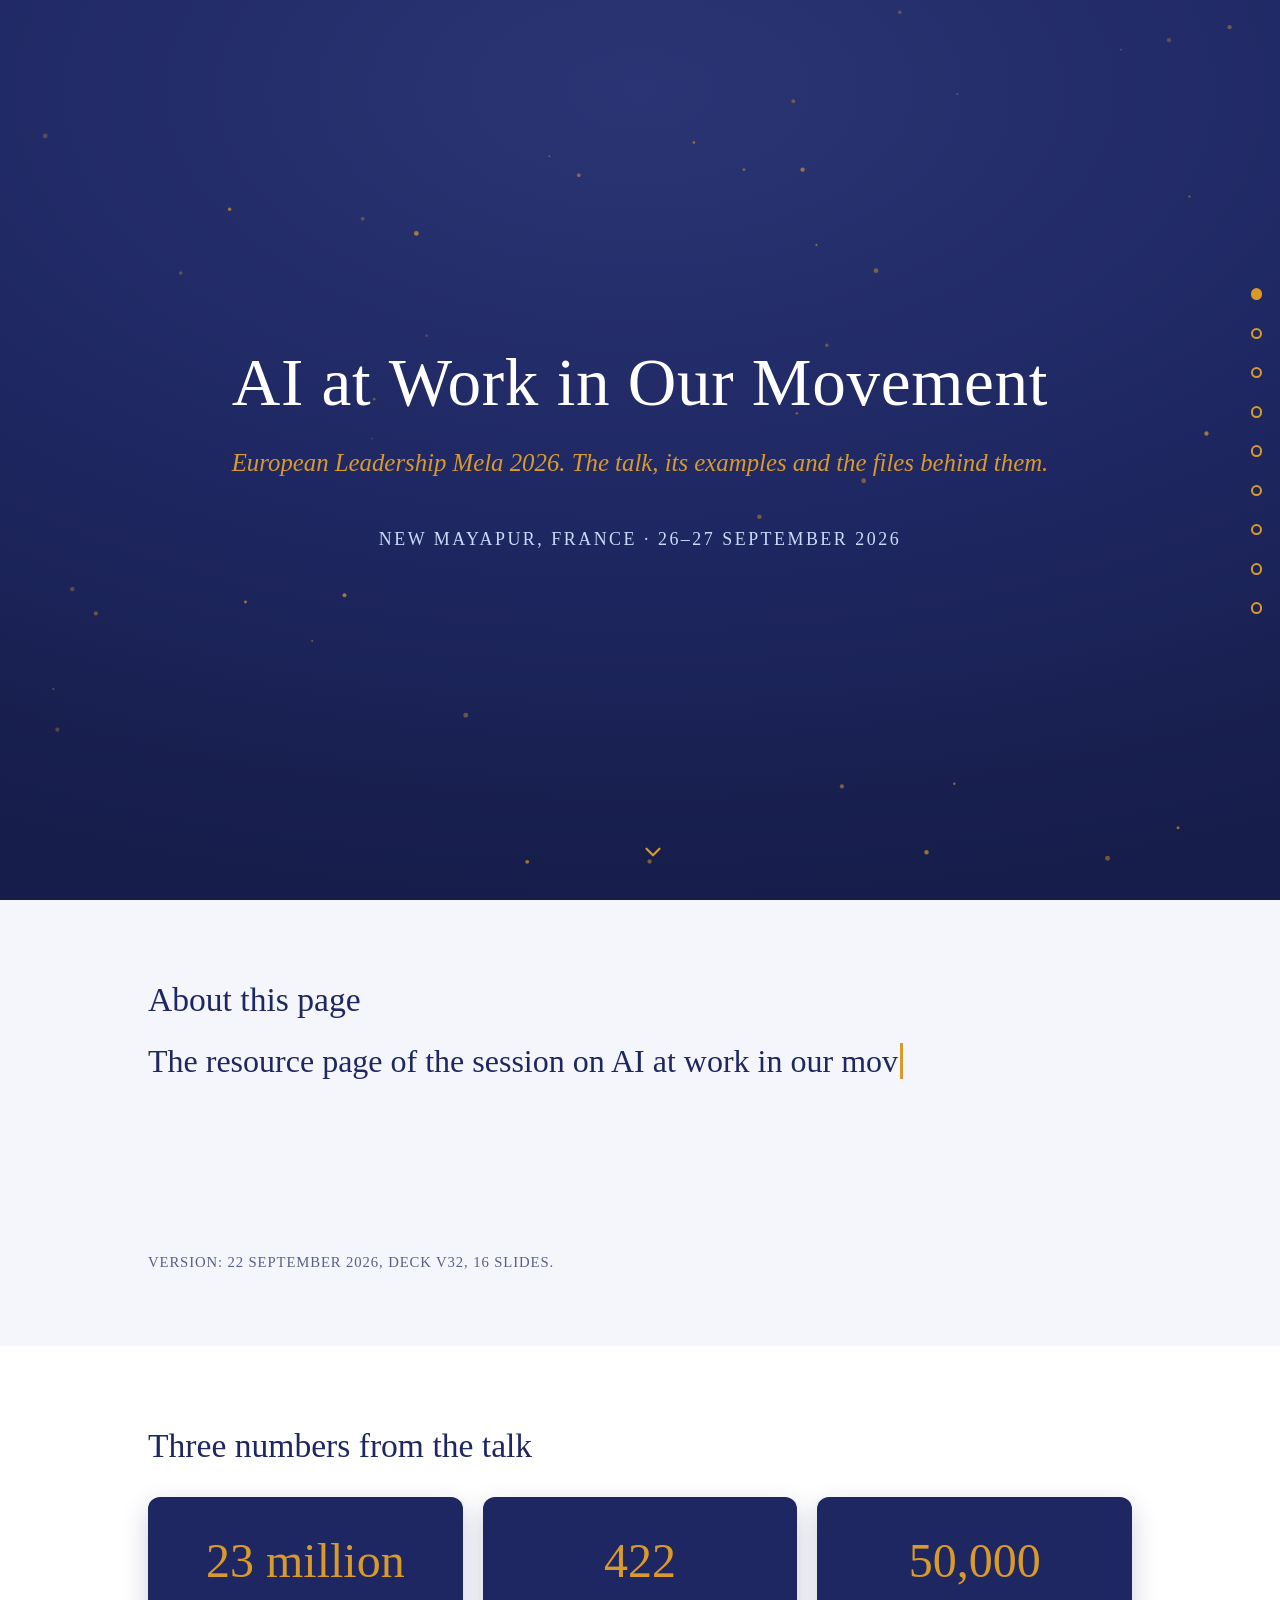
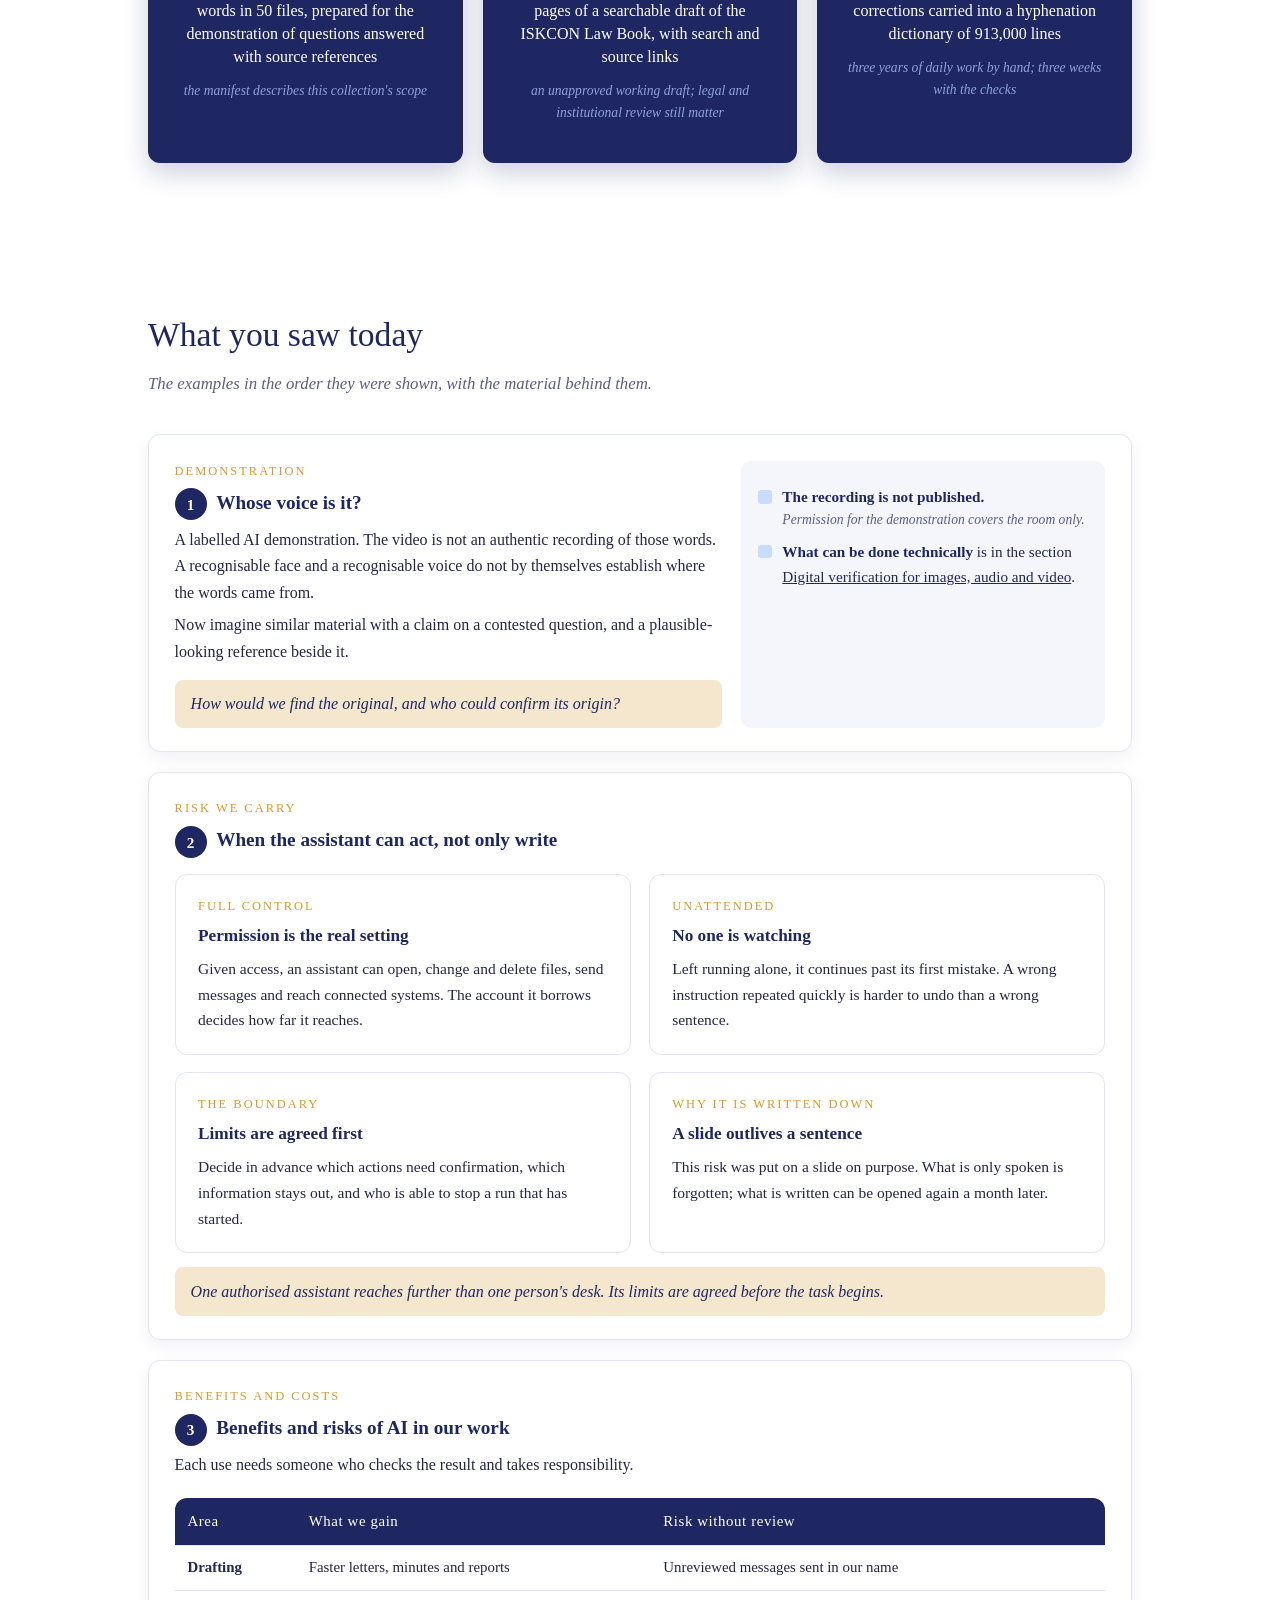
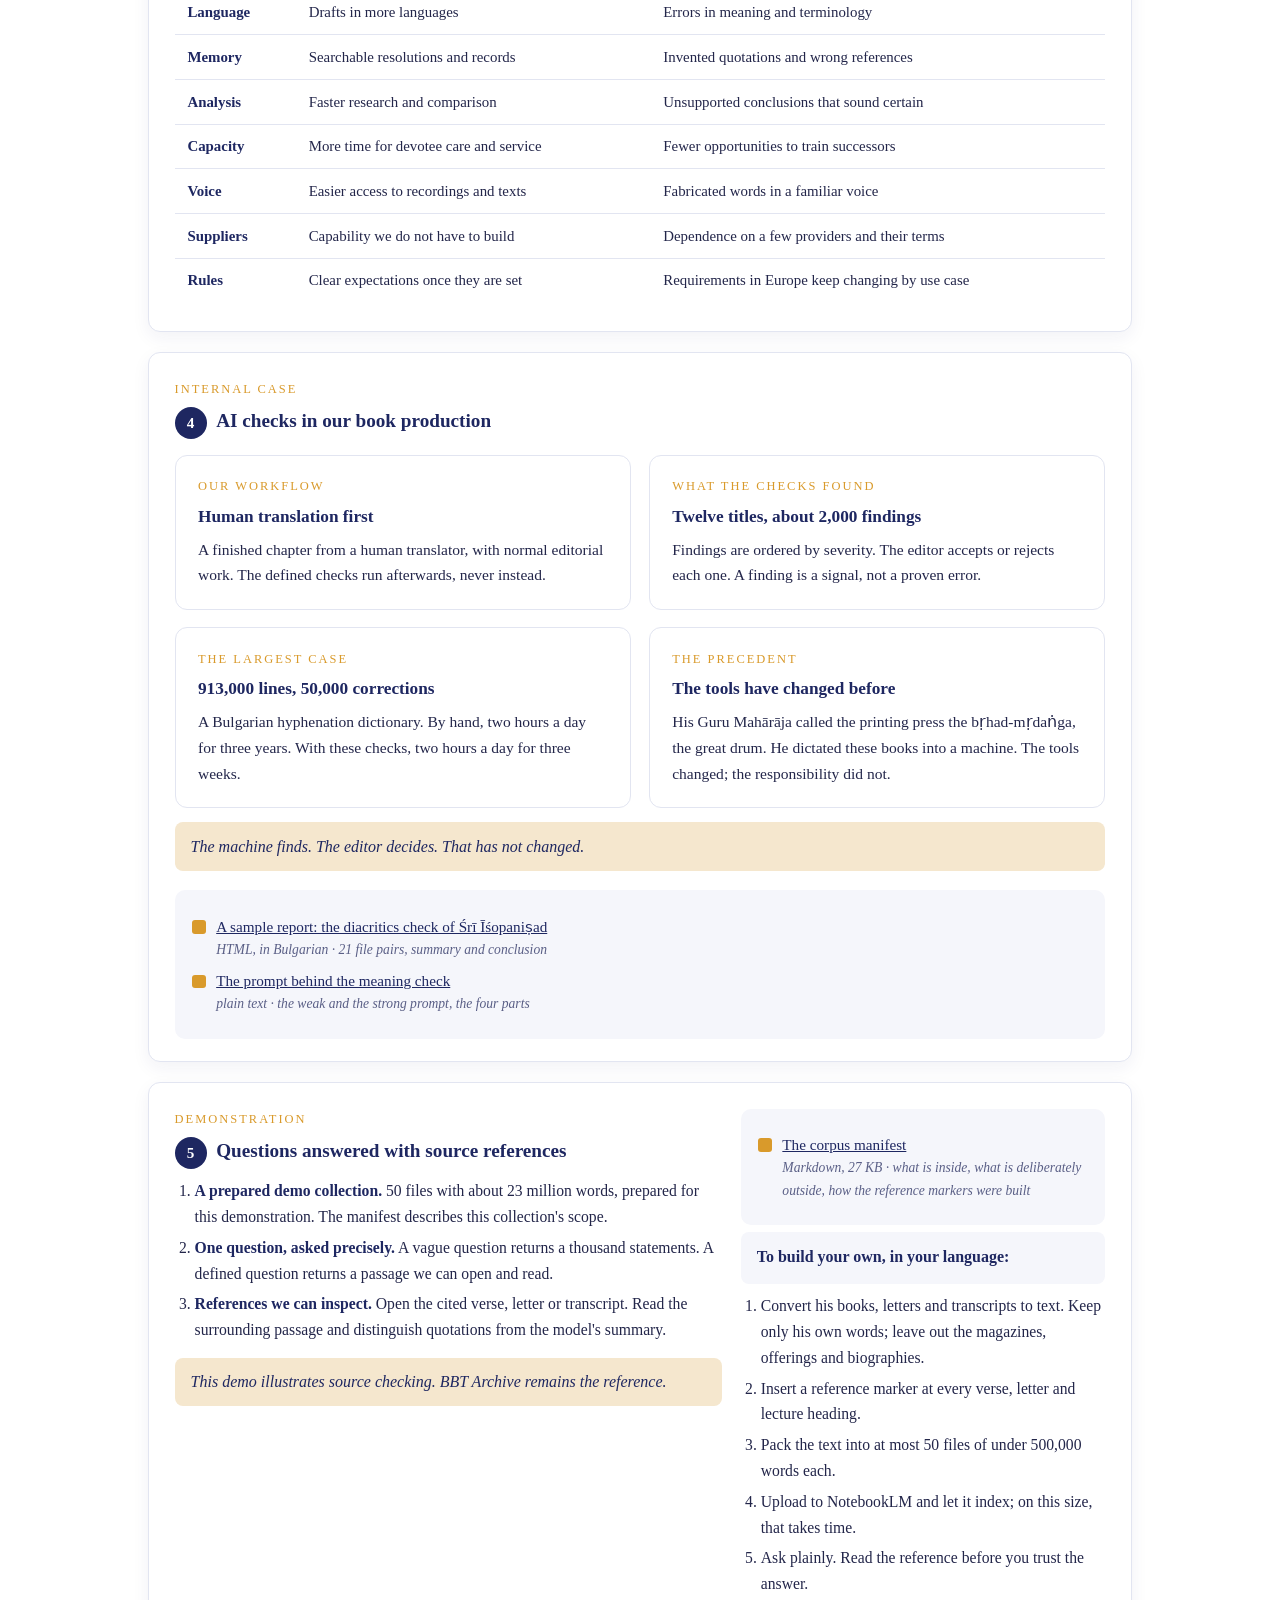
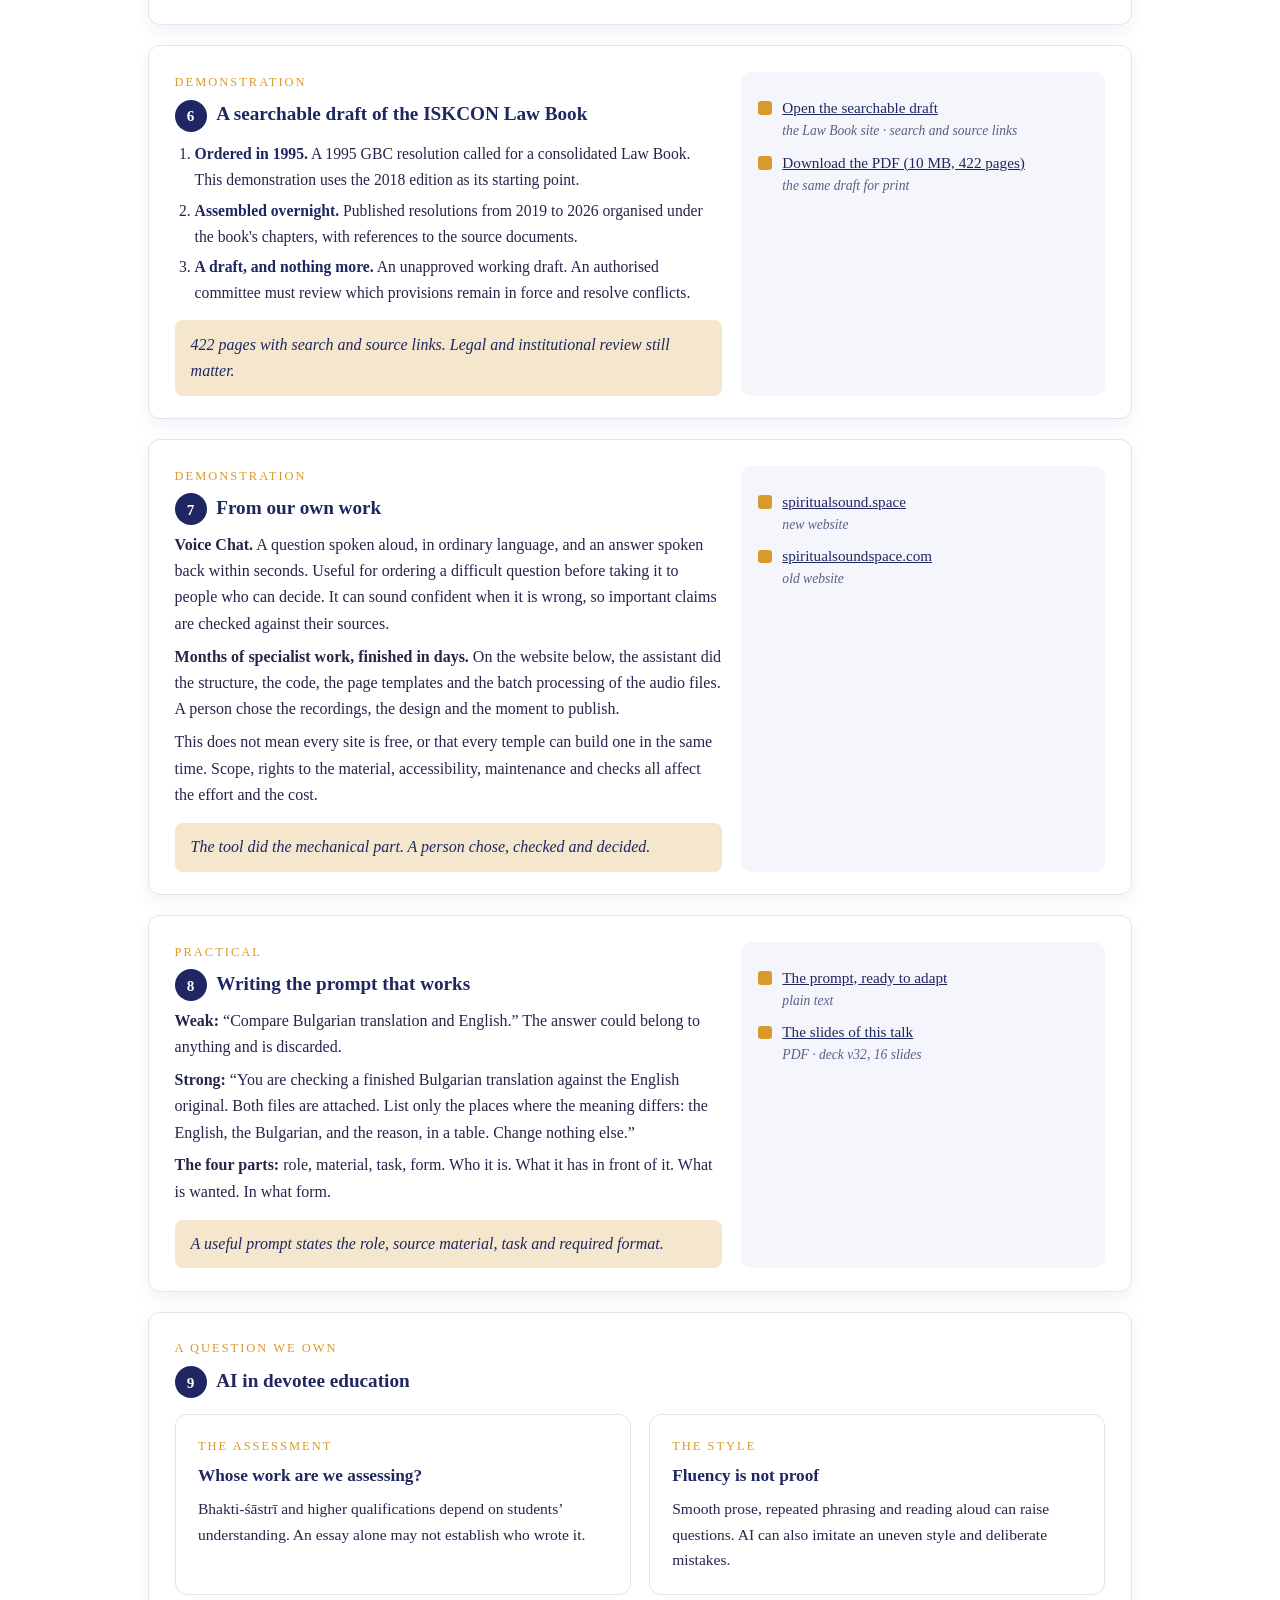
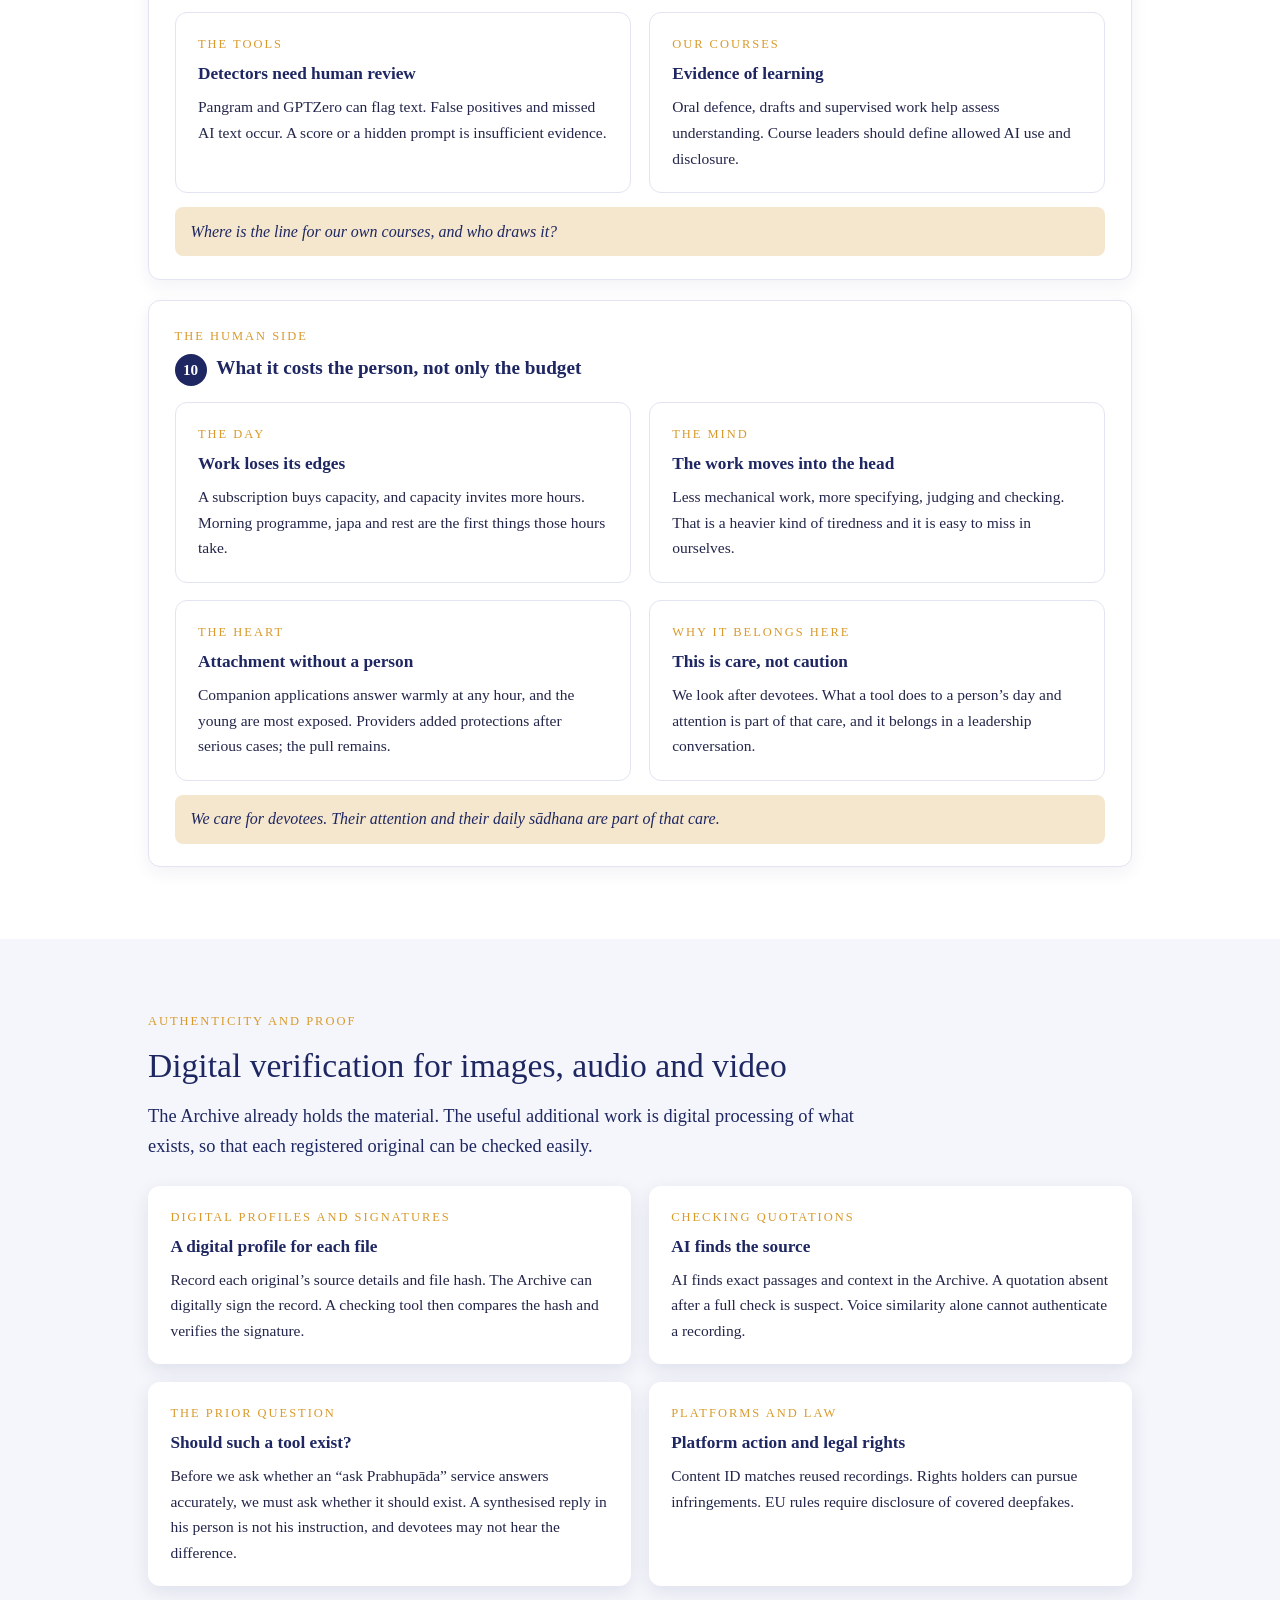
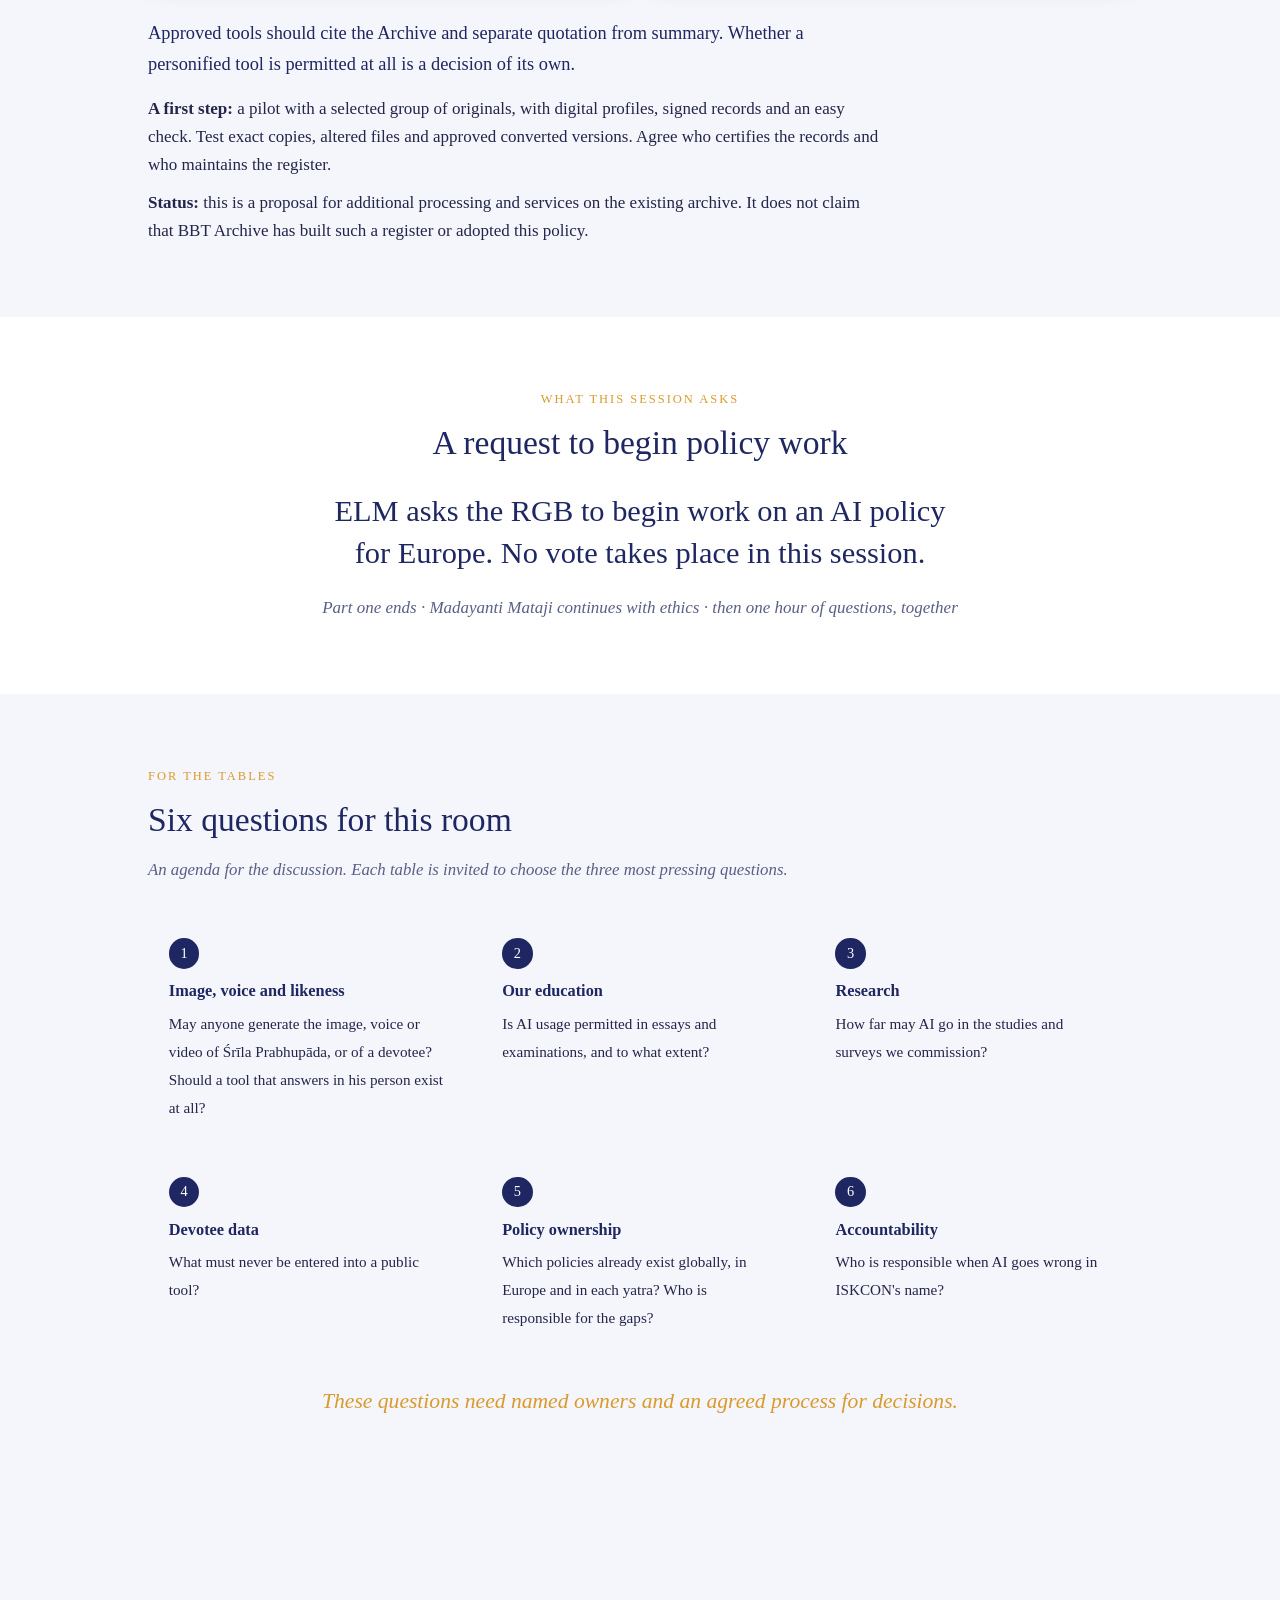
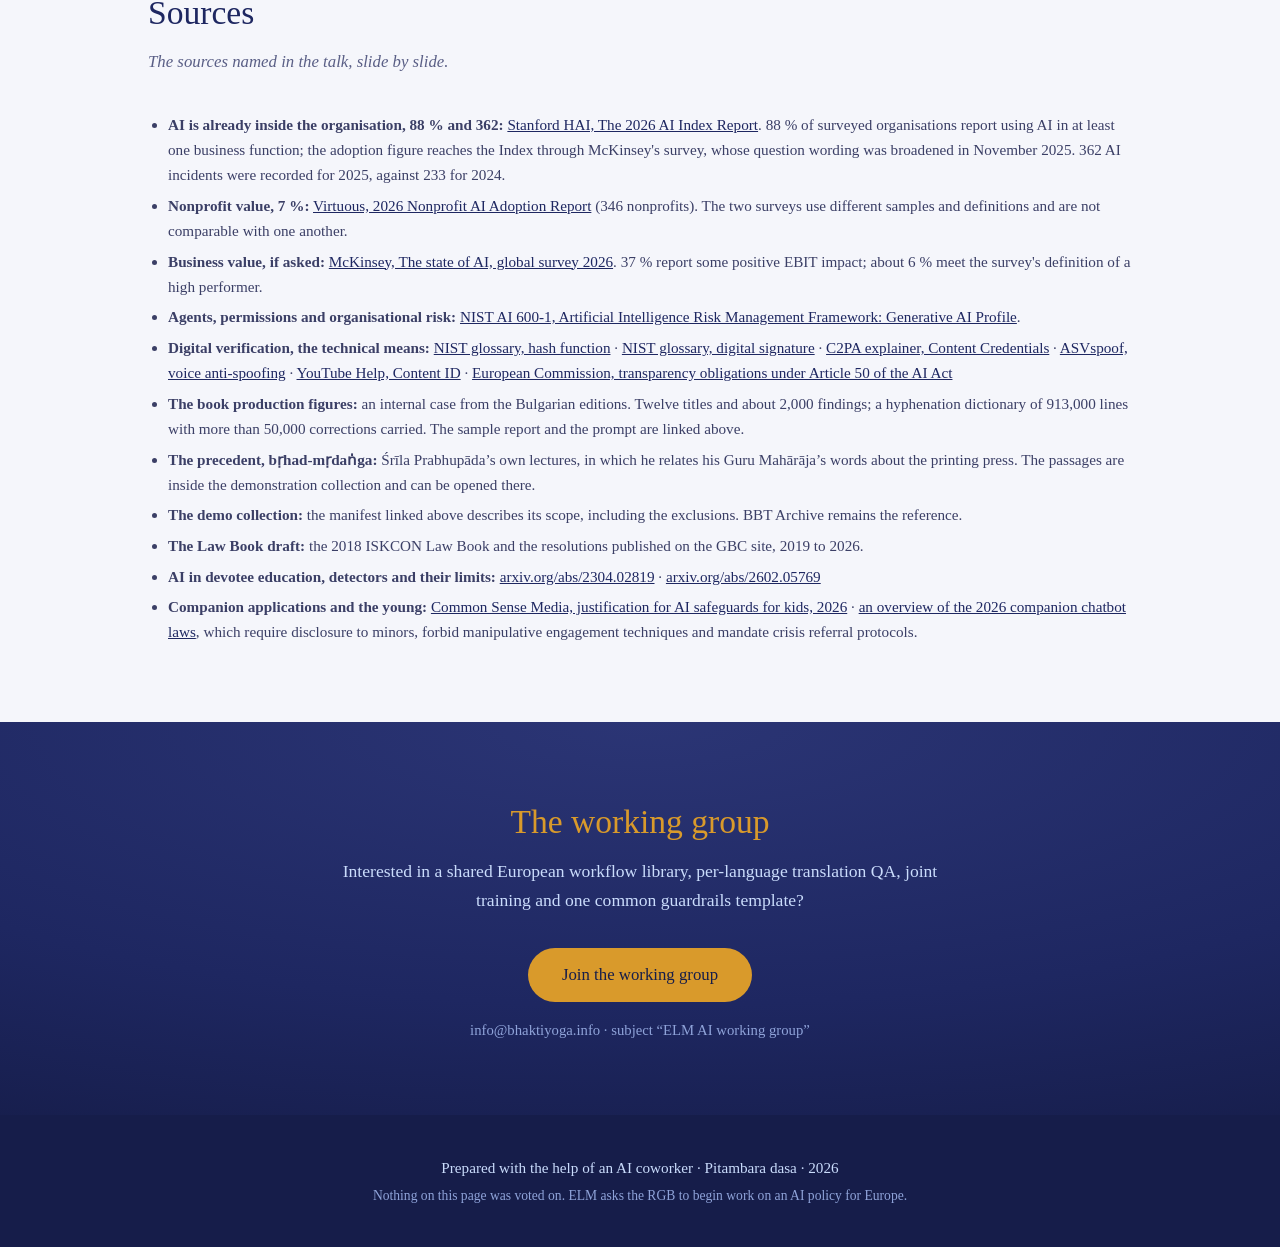
==== commit 1832b8d2: "feat(site): ресурсната страница за deck v32 излиза на живо Защо: QR кодът на последния слайд сочи на" ====
--- a/index.html
+++ b/index.html
@@ -3,20 +3,589 @@
 <head>
 <meta charset="utf-8">
 <meta name="viewport" content="width=device-width, initial-scale=1">
-<title>Something is coming…</title>
+<meta name="description" content="European Leadership Mela 2026. AI at work in our movement: the talk, its examples and the files behind them.">
+<title>European Leadership Mela 2026 · AI at Work in Our Movement</title>
+<link rel="icon" href="data:image/svg+xml,%3Csvg xmlns='http://www.w3.org/2000/svg' viewBox='0 0 16 16'%3E%3Ccircle cx='8' cy='8' r='7' fill='%231E2761'/%3E%3Ccircle cx='8' cy='8' r='3.2' fill='%23D99A2B'/%3E%3C/svg%3E">
 <style>
-  html,body{height:100%;margin:0}
-  body{display:flex;align-items:center;justify-content:center;background:#1E2761;
-       font-family:Georgia,'Times New Roman',serif;text-align:center;padding:1rem}
-  h1{color:#D99A2B;font-size:1.9rem;margin:0 0 .6rem}
-  p{color:#CADCFC;font-size:1.05rem;margin:.2rem 0}
+:root{
+  --navy:#1E2761; --navy-2:#2B3575; --navy-deep:#161d4a;
+  --gold:#D99A2B; --gold-soft:#F5E7CE; --ice:#CADCFC;
+  --ink:#23264a; --paper:#ffffff; --soft:#f5f6fb; --line:#e2e5f1;
+}
+*{box-sizing:border-box}
+html{scroll-behavior:smooth}
+body{margin:0;background:var(--paper);color:var(--ink);
+  font-family:Georgia,'Times New Roman',serif;font-size:1.0625rem;line-height:1.65}
+.wrap{max-width:64rem;margin:0 auto;padding:0 1.25rem}
+h2{color:var(--navy);font-weight:normal;font-size:clamp(1.5rem,4vw,2.1rem);margin:0 0 .5rem}
+h3{color:var(--navy);font-weight:bold;font-size:1.2rem;margin:0 0 .4rem}
+.lead{color:#5a5f86;font-style:italic;margin:0 0 2.25rem;font-size:1.05rem}
+section{padding:4.5rem 0}
+a{color:var(--navy)}
+.kick{display:block;color:var(--gold);font-size:.78rem;letter-spacing:.16em;text-transform:uppercase;margin-bottom:.35rem}
+
+/* ---------- reveals (hidden only when JS is active) ---------- */
+html.js .rv{opacity:0;transform:translateY(26px);transition:opacity .65s ease-out,transform .65s ease-out}
+html.js .rv.in{opacity:1;transform:none}
+.d1{transition-delay:.08s}.d2{transition-delay:.18s}.d3{transition-delay:.28s}
+.d4{transition-delay:.38s}.d5{transition-delay:.48s}.d6{transition-delay:.58s}.d7{transition-delay:.68s}
+html.rm .rv{transition:none;opacity:1;transform:none}
+
+/* ---------- hero ---------- */
+.hero{position:relative;min-height:100svh;display:flex;align-items:center;justify-content:center;
+  background:radial-gradient(115% 90% at 50% 10%,var(--navy-2) 0%,var(--navy) 55%,var(--navy-deep) 100%);
+  color:#fff;text-align:center;overflow:hidden;padding:2rem 0}
+#stars{position:absolute;inset:0;width:100%;height:100%}
+.hero .inner{position:relative;z-index:1;padding:0 1.25rem}
+.hero h1{font-weight:normal;color:#fff;line-height:1.12;margin:0 0 1.4rem;
+  font-size:clamp(2.3rem,7.5vw,4.2rem);letter-spacing:.01em}
+.hero h1 .w{display:inline-block;opacity:0;transform:translateY(24px);
+  animation:wUp .8s cubic-bezier(.2,.7,.2,1) forwards}
+@keyframes wUp{to{opacity:1;transform:none}}
+html.rm .hero h1 .w{animation:none;opacity:1;transform:none}
+.hero .sub{color:var(--gold);font-style:italic;font-size:clamp(1.15rem,3.2vw,1.55rem);margin:0 0 2.6rem}
+.hero .meta{color:var(--ice);font-size:clamp(.95rem,2.6vw,1.12rem);letter-spacing:.14em;text-transform:uppercase;margin:0}
+.hero .sub,.hero .meta,.hero .hint{opacity:0;animation:wUp .9s ease-out forwards}
+.hero .sub{animation-delay:1.05s}.hero .meta{animation-delay:1.35s}.hero .hint{animation-delay:2s}
+html.rm .hero .sub,html.rm .hero .meta,html.rm .hero .hint{animation:none;opacity:1}
+.hint{position:absolute;bottom:2.2rem;left:50%;transform:translateX(-50%);color:var(--gold)}
+.hint svg{display:block;animation:bob 2.2s ease-in-out infinite}
+@keyframes bob{0%,100%{transform:translateY(0)}50%{transform:translateY(9px)}}
+html.rm .hint svg{animation:none}
+
+/* ---------- dots nav ---------- */
+.dots{position:fixed;right:1.1rem;top:50%;transform:translateY(-50%);z-index:9;
+  display:flex;flex-direction:column;gap:.7rem;margin:0;padding:0;list-style:none}
+.dots button{width:.72rem;height:.72rem;border-radius:50%;border:2px solid var(--gold);
+  background:transparent;cursor:pointer;padding:0;transition:background .3s,transform .3s}
+.dots button:hover{transform:scale(1.25)}
+.dots li.on button{background:var(--gold)}
+@media(max-width:900px){.dots{display:none}}
+
+/* ---------- about / typewriter ---------- */
+.about{background:var(--soft)}
+.type-line{font-size:clamp(1.35rem,4vw,2rem);color:var(--navy);min-height:2.6em;margin:0 0 1.25rem}
+.caret{border-right:3px solid var(--gold);padding-right:2px;animation:blink 1s steps(1) infinite}
+@keyframes blink{50%{border-color:transparent}}
+html.rm .caret{animation:none;border-color:transparent}
+html.js .after{opacity:0;transition:opacity 1s ease .2s}
+.after{max-width:44rem;font-size:1.1rem}
+html.js .after.show{opacity:1}
+.version{margin:1.5rem 0 0;color:#5a5f86;font-size:.92rem;letter-spacing:.06em;text-transform:uppercase}
+
+/* ---------- stats ---------- */
+.stats{display:grid;gap:1.25rem;grid-template-columns:1fr;margin-top:1.5rem}
+@media(min-width:640px){.stats{grid-template-columns:repeat(3,1fr)}}
+.stat{background:var(--navy);border-radius:12px;color:#fff;text-align:center;
+  padding:2.4rem 1.4rem;box-shadow:0 10px 26px rgba(30,39,97,.22)}
+.stat .num{display:block;color:var(--gold);font-size:clamp(2.3rem,5.5vw,3rem);line-height:1.05;margin-bottom:.8rem;font-variant-numeric:tabular-nums}
+.stat .what{display:block;color:#fff;font-size:1rem;line-height:1.45}
+.stat .src{display:block;color:#8fa3d9;font-size:.85rem;font-style:italic;margin-top:.7rem}
+
+/* ---------- examples ---------- */
+.exs{display:grid;gap:1.25rem;grid-template-columns:1fr;margin-top:1.75rem}
+.ex{background:#fff;border:1.5px solid var(--line);border-radius:12px;padding:1.6rem 1.6rem 1.4rem;
+  display:grid;gap:1.2rem;grid-template-columns:1fr;box-shadow:0 6px 18px rgba(30,39,97,.06)}
+@media(min-width:760px){.ex{grid-template-columns:3fr 2fr}}
+.ex.full{grid-template-columns:1fr}
+.ex.full>*{min-width:0}
+.ex .num{display:inline-flex;width:2rem;height:2rem;border-radius:50%;background:var(--navy);color:#fff;
+  align-items:center;justify-content:center;font-size:.95rem;margin-right:.6rem;vertical-align:middle}
+.ex p{margin:.4rem 0 0;font-size:1rem}
+.ex .take{margin-top:.9rem;padding:.7rem 1rem;background:var(--gold-soft);border-radius:8px;color:var(--navy);font-style:italic}
+.mat{background:var(--soft);border-radius:10px;padding:1rem 1.1rem;margin:0;list-style:none;font-size:.95rem}
+.mat li{margin:.45rem 0;padding-left:1.5rem;position:relative}
+.mat li::before{content:"";position:absolute;left:0;top:.42em;width:.85rem;height:.85rem;border-radius:3px;background:var(--gold)}
+.mat .sz{display:block;color:#5a5f86;font-size:.85rem;font-style:italic}
+.mat b{color:var(--navy)}
+.mat.quiet li::before{background:var(--ice)}
+.steps{margin:.6rem 0 0;padding-left:1.25rem;font-size:.98rem}
+.steps li{margin:.3rem 0}
+.steps li b{color:var(--navy)}
+.pq{margin:.6rem 0;padding:.8rem 1rem;border-left:0;background:var(--soft);border-radius:8px;font-size:.97rem}
+.pq b{color:var(--navy)}
+
+/* ---------- four quadrants (protect, education) ---------- */
+.protect{background:var(--soft)}
+.four{display:grid;gap:1.1rem;grid-template-columns:1fr;margin:1.5rem 0 2rem}
+@media(min-width:680px){.four{grid-template-columns:1fr 1fr}}
+.four .card{background:#fff;border-radius:12px;padding:1.3rem 1.4rem;box-shadow:0 6px 18px rgba(30,39,97,.10)}
+.four .card b{display:block;color:var(--navy);font-size:1.08rem;margin:.1rem 0 .35rem}
+.four .card p{margin:0;font-size:.97rem}
+.ex .four{margin:1rem 0 .5rem}
+.ex .four .card{border:1.5px solid var(--line);box-shadow:none}
+.tblwrap{overflow-x:auto;margin:1.2rem 0 .4rem}
+table.tbl{border-collapse:collapse;width:100%;min-width:36rem;background:#fff;font-size:.93rem;border-radius:12px;overflow:hidden}
+.tbl th{background:var(--navy);color:#fff;text-align:left;padding:.7rem .8rem;font-weight:normal;letter-spacing:.04em}
+.tbl td{padding:.6rem .8rem;border-top:1px solid var(--line);vertical-align:top}
+.tbl td:first-child{color:var(--navy);font-weight:bold}
+.honest{font-size:1.15rem;color:var(--navy);max-width:46rem;margin:0 0 1rem}
+.plain{max-width:46rem;margin:.6rem 0 0}
+
+/* ---------- the request ---------- */
+.ask{text-align:center}
+.ask .big{font-size:clamp(1.3rem,3.5vw,1.9rem);color:var(--navy);max-width:40rem;margin:1.2rem auto 1.2rem;line-height:1.4}
+.ask .next{color:#5a5f86;font-style:italic;margin:0}
+
+/* ---------- questions ---------- */
+.qs{display:grid;gap:1rem;grid-template-columns:1fr;margin-top:1.75rem}
+@media(min-width:680px){.qs{grid-template-columns:1fr 1fr 1fr}}
+.q{background:var(--soft);border-radius:12px;padding:1.2rem 1.3rem}
+.q .n{display:inline-flex;width:1.9rem;height:1.9rem;border-radius:50%;background:var(--navy);color:#fff;
+  align-items:center;justify-content:center;font-size:.9rem;margin-bottom:.6rem}
+.q b{display:block;color:var(--navy);font-size:1.02rem;margin-bottom:.3rem}
+.q span{font-size:.95rem;line-height:1.5}
+.qmotto{margin-top:2rem;text-align:center;color:var(--gold);font-style:italic;font-size:clamp(1.1rem,3vw,1.35rem)}
+
+/* ---------- sources ---------- */
+.sources{background:var(--soft)}
+.srcl{margin:1rem 0 0;padding-left:1.25rem;font-size:.95rem;color:#3b3f66}
+.srcl li{margin:.35rem 0}
+.srcl a{word-break:break-all}
+
+/* ---------- group CTA ---------- */
+.group{background:radial-gradient(120% 120% at 50% 0%,var(--navy-2) 0%,var(--navy) 60%,var(--navy-deep) 100%);
+  color:#fff;text-align:center}
+.group h2{color:var(--gold)}
+.group p{max-width:40rem;margin:0 auto 2rem;color:var(--ice);font-size:1.1rem}
+.btn{display:inline-block;background:var(--gold);color:var(--navy-deep);text-decoration:none;
+  padding:.85rem 2.1rem;border-radius:999px;font-size:1.05rem;
+  transition:transform .25s,box-shadow .25s}
+.btn:hover{transform:translateY(-2px);box-shadow:0 12px 26px rgba(0,0,0,.35)}
+.group .mail{display:block;margin-top:1rem;color:#8fa3d9;font-size:.92rem}
+
+/* ---------- footer ---------- */
+footer{background:var(--navy-deep);color:var(--ice);text-align:center;padding:2.2rem 1.25rem;font-size:.95rem}
+footer p{margin:.3rem 0}
+footer .note{color:#8fa3d9;font-size:.85rem}
 </style>
 </head>
 <body>
-<main>
-  <h1>Something is being built here.</h1>
-  <p>Right now. By an AI coworker, working quietly in the background.</p>
-  <p>Check back in about 40 minutes.</p>
-</main>
+
+<ul class="dots" aria-label="Sections">
+  <li data-for="top" class="on"><button aria-label="Top"></button></li>
+  <li data-for="about"><button aria-label="About this page"></button></li>
+  <li data-for="numbers"><button aria-label="Three numbers"></button></li>
+  <li data-for="examples"><button aria-label="What you saw today"></button></li>
+  <li data-for="protect"><button aria-label="Digital verification"></button></li>
+  <li data-for="asks"><button aria-label="What this session asks"></button></li>
+  <li data-for="questions"><button aria-label="Six questions"></button></li>
+  <li data-for="sources"><button aria-label="Sources"></button></li>
+  <li data-for="group"><button aria-label="Working group"></button></li>
+</ul>
+
+<!-- HERO -->
+<header class="hero" id="top">
+  <canvas id="stars" aria-hidden="true"></canvas>
+  <div class="inner">
+    <h1 id="heroTitle">AI at Work in Our Movement</h1>
+    <p class="sub">European Leadership Mela 2026. The talk, its examples and the files behind them.</p>
+    <p class="meta">New Mayapur, France&nbsp;&middot;&nbsp;26&ndash;27 September 2026</p>
+  </div>
+  <div class="hint" aria-hidden="true">
+    <svg width="26" height="26" viewBox="0 0 24 24" fill="none" stroke="currentColor" stroke-width="2" stroke-linecap="round" stroke-linejoin="round"><polyline points="6 9 12 15 18 9"/></svg>
+  </div>
+</header>
+
+<!-- ABOUT -->
+<section class="about" id="about">
+  <div class="wrap">
+    <h2 class="rv">About this page</h2>
+    <p class="type-line"><span id="type">The resource page of the session on AI at work in our movement.</span><span class="caret" id="caret" hidden></span></p>
+    <p class="after" id="after">Here are the examples from the talk, the Law Book draft, the corpus manifest and the source links.
+    Every item has its own download link and no account is needed. Check the version date when using a document. The Law Book draft is unofficial.</p>
+    <p class="version rv d1">Version: 22 September 2026, deck v32, 16 slides.</p>
+  </div>
+</section>
+
+<!-- NUMBERS -->
+<section id="numbers">
+  <div class="wrap">
+    <h2 class="rv">Three numbers from the talk</h2>
+    <div class="stats" id="stats">
+      <div class="stat rv d1">
+        <span class="num" data-target="23" data-suffix=" million">0 million</span>
+        <span class="what">words in 50 files, prepared for the demonstration of questions answered with source references</span>
+        <span class="src">the manifest describes this collection's scope</span>
+      </div>
+      <div class="stat rv d2">
+        <span class="num" data-target="422" data-suffix="">0</span>
+        <span class="what">pages of a searchable draft of the ISKCON Law Book, with search and source links</span>
+        <span class="src">an unapproved working draft; legal and institutional review still matter</span>
+      </div>
+      <div class="stat rv d3">
+        <span class="num" data-target="50000" data-suffix="">0</span>
+        <span class="what">corrections carried into a hyphenation dictionary of 913,000 lines</span>
+        <span class="src">three years of daily work by hand; three weeks with the checks</span>
+      </div>
+    </div>
+  </div>
+</section>
+
+<!-- EXAMPLES -->
+<section id="examples">
+  <div class="wrap">
+    <h2 class="rv">What you saw today</h2>
+    <p class="lead rv d1">The examples in the order they were shown, with the material behind them.</p>
+    <div class="exs">
+
+      <article class="ex rv d1" id="voice">
+        <div>
+          <span class="kick">Demonstration</span>
+          <h3><span class="num">1</span>Whose voice is it?</h3>
+          <p>A labelled AI demonstration. The video is not an authentic recording of those words. A recognisable face and a recognisable voice do not by themselves establish where the words came from.</p>
+          <p>Now imagine similar material with a claim on a contested question, and a plausible-looking reference beside it.</p>
+          <p class="take">How would we find the original, and who could confirm its origin?</p>
+        </div>
+        <ul class="mat quiet">
+          <li><b>The recording is not published.</b><span class="sz">Permission for the demonstration covers the room only.</span></li>
+          <li><b>What can be done technically</b> is in the section <a href="#protect">Digital verification for images, audio and video</a>.</li>
+        </ul>
+      </article>
+
+      <article class="ex full rv d2" id="agents">
+        <div>
+          <span class="kick">Risk we carry</span>
+          <h3><span class="num">2</span>When the assistant can act, not only write</h3>
+          <div class="four">
+            <div class="card"><span class="kick">Full control</span><b>Permission is the real setting</b><p>Given access, an assistant can open, change and delete files, send messages and reach connected systems. The account it borrows decides how far it reaches.</p></div>
+            <div class="card"><span class="kick">Unattended</span><b>No one is watching</b><p>Left running alone, it continues past its first mistake. A wrong instruction repeated quickly is harder to undo than a wrong sentence.</p></div>
+            <div class="card"><span class="kick">The boundary</span><b>Limits are agreed first</b><p>Decide in advance which actions need confirmation, which information stays out, and who is able to stop a run that has started.</p></div>
+            <div class="card"><span class="kick">Why it is written down</span><b>A slide outlives a sentence</b><p>This risk was put on a slide on purpose. What is only spoken is forgotten; what is written can be opened again a month later.</p></div>
+          </div>
+          <p class="take">One authorised assistant reaches further than one person's desk. Its limits are agreed before the task begins.</p>
+        </div>
+      </article>
+
+      <article class="ex full rv d3" id="benefits">
+        <div>
+          <span class="kick">Benefits and costs</span>
+          <h3><span class="num">3</span>Benefits and risks of AI in our work</h3>
+          <p>Each use needs someone who checks the result and takes responsibility.</p>
+          <div class="tblwrap">
+            <table class="tbl">
+              <thead><tr><th>Area</th><th>What we gain</th><th>Risk without review</th></tr></thead>
+              <tbody>
+                <tr><td>Drafting</td><td>Faster letters, minutes and reports</td><td>Unreviewed messages sent in our name</td></tr>
+                <tr><td>Language</td><td>Drafts in more languages</td><td>Errors in meaning and terminology</td></tr>
+                <tr><td>Memory</td><td>Searchable resolutions and records</td><td>Invented quotations and wrong references</td></tr>
+                <tr><td>Analysis</td><td>Faster research and comparison</td><td>Unsupported conclusions that sound certain</td></tr>
+                <tr><td>Capacity</td><td>More time for devotee care and service</td><td>Fewer opportunities to train successors</td></tr>
+                <tr><td>Voice</td><td>Easier access to recordings and texts</td><td>Fabricated words in a familiar voice</td></tr>
+                <tr><td>Suppliers</td><td>Capability we do not have to build</td><td>Dependence on a few providers and their terms</td></tr>
+                <tr><td>Rules</td><td>Clear expectations once they are set</td><td>Requirements in Europe keep changing by use case</td></tr>
+              </tbody>
+            </table>
+          </div>
+        </div>
+      </article>
+
+      <article class="ex full rv d4" id="checks">
+        <div>
+          <span class="kick">Internal case</span>
+          <h3><span class="num">4</span>AI checks in our book production</h3>
+          <div class="four">
+            <div class="card"><span class="kick">Our workflow</span><b>Human translation first</b><p>A finished chapter from a human translator, with normal editorial work. The defined checks run afterwards, never instead.</p></div>
+            <div class="card"><span class="kick">What the checks found</span><b>Twelve titles, about 2,000 findings</b><p>Findings are ordered by severity. The editor accepts or rejects each one. A finding is a signal, not a proven error.</p></div>
+            <div class="card"><span class="kick">The largest case</span><b>913,000 lines, 50,000 corrections</b><p>A Bulgarian hyphenation dictionary. By hand, two hours a day for three years. With these checks, two hours a day for three weeks.</p></div>
+            <div class="card"><span class="kick">The precedent</span><b>The tools have changed before</b><p>His Guru Mah&#257;r&#257;ja called the printing press the b&#7771;had-m&#7771;da&#7749;ga, the great drum. He dictated these books into a machine. The tools changed; the responsibility did not.</p></div>
+          </div>
+          <p class="take">The machine finds. The editor decides. That has not changed.</p>
+        </div>
+        <ul class="mat">
+          <li><a href="files/qa-report-sample.html">A sample report: the diacritics check of &#346;r&#299; &#298;&#347;opani&#7779;ad</a><span class="sz">HTML, in Bulgarian &middot; 21 file pairs, summary and conclusion</span></li>
+          <li><a href="files/prompt-translation-check.txt">The prompt behind the meaning check</a><span class="sz">plain text &middot; the weak and the strong prompt, the four parts</span></li>
+        </ul>
+      </article>
+
+      <article class="ex rv d1" id="corpus">
+        <div>
+          <span class="kick">Demonstration</span>
+          <h3><span class="num">5</span>Questions answered with source references</h3>
+          <ol class="steps">
+            <li><b>A prepared demo collection.</b> 50 files with about 23 million words, prepared for this demonstration. The manifest describes this collection's scope.</li>
+            <li><b>One question, asked precisely.</b> A vague question returns a thousand statements. A defined question returns a passage we can open and read.</li>
+            <li><b>References we can inspect.</b> Open the cited verse, letter or transcript. Read the surrounding passage and distinguish quotations from the model's summary.</li>
+          </ol>
+          <p class="take">This demo illustrates source checking. BBT Archive remains the reference.</p>
+        </div>
+        <div>
+          <ul class="mat">
+            <li><a href="files/notebooklm-corpus-MANIFEST.md">The corpus manifest</a><span class="sz">Markdown, 27 KB &middot; what is inside, what is deliberately outside, how the reference markers were built</span></li>
+          </ul>
+          <p class="pq"><b>To build your own, in your language:</b></p>
+          <ol class="steps">
+            <li>Convert his books, letters and transcripts to text. Keep only his own words; leave out the magazines, offerings and biographies.</li>
+            <li>Insert a reference marker at every verse, letter and lecture heading.</li>
+            <li>Pack the text into at most 50 files of under 500,000 words each.</li>
+            <li>Upload to NotebookLM and let it index; on this size, that takes time.</li>
+            <li>Ask plainly. Read the reference before you trust the answer.</li>
+          </ol>
+        </div>
+      </article>
+
+      <article class="ex rv d2" id="lawbook">
+        <div>
+          <span class="kick">Demonstration</span>
+          <h3><span class="num">6</span>A searchable draft of the ISKCON Law Book</h3>
+          <ol class="steps">
+            <li><b>Ordered in 1995.</b> A 1995 GBC resolution called for a consolidated Law Book. This demonstration uses the 2018 edition as its starting point.</li>
+            <li><b>Assembled overnight.</b> Published resolutions from 2019 to 2026 organised under the book's chapters, with references to the source documents.</li>
+            <li><b>A draft, and nothing more.</b> An unapproved working draft. An authorised committee must review which provisions remain in force and resolve conflicts.</li>
+          </ol>
+          <p class="take">422 pages with search and source links. Legal and institutional review still matter.</p>
+        </div>
+        <ul class="mat">
+          <li><a href="https://haripetrov-stack.github.io/iskcon-law-book/" rel="noopener">Open the searchable draft</a><span class="sz">the Law Book site &middot; search and source links</span></li>
+          <li><a href="https://haripetrov-stack.github.io/iskcon-law-book/iskcon-law-draft-2018-2026.pdf" rel="noopener">Download the PDF (10 MB, 422 pages)</a><span class="sz">the same draft for print</span></li>
+        </ul>
+      </article>
+
+      <article class="ex rv d3" id="ownwork">
+        <div>
+          <span class="kick">Demonstration</span>
+          <h3><span class="num">7</span>From our own work</h3>
+          <p><b>Voice Chat.</b> A question spoken aloud, in ordinary language, and an answer spoken back within seconds. Useful for ordering a difficult question before taking it to people who can decide. It can sound confident when it is wrong, so important claims are checked against their sources.</p>
+          <p><b>Months of specialist work, finished in days.</b> On the website below, the assistant did the structure, the code, the page templates and the batch processing of the audio files. A person chose the recordings, the design and the moment to publish.</p>
+          <p>This does not mean every site is free, or that every temple can build one in the same time. Scope, rights to the material, accessibility, maintenance and checks all affect the effort and the cost.</p>
+          <p class="take">The tool did the mechanical part. A person chose, checked and decided.</p>
+        </div>
+        <ul class="mat">
+          <li><a href="https://spiritualsound.space" rel="noopener">spiritualsound.space</a><span class="sz">new website</span></li>
+          <li><a href="https://spiritualsoundspace.com" rel="noopener">spiritualsoundspace.com</a><span class="sz">old website</span></li>
+        </ul>
+      </article>
+
+      <article class="ex rv d4" id="prompt">
+        <div>
+          <span class="kick">Practical</span>
+          <h3><span class="num">8</span>Writing the prompt that works</h3>
+          <p><b>Weak:</b> &ldquo;Compare Bulgarian translation and English.&rdquo; The answer could belong to anything and is discarded.</p>
+          <p><b>Strong:</b> &ldquo;You are checking a finished Bulgarian translation against the English original. Both files are attached. List only the places where the meaning differs: the English, the Bulgarian, and the reason, in a table. Change nothing else.&rdquo;</p>
+          <p><b>The four parts:</b> role, material, task, form. Who it is. What it has in front of it. What is wanted. In what form.</p>
+          <p class="take">A useful prompt states the role, source material, task and required format.</p>
+        </div>
+        <ul class="mat">
+          <li><a href="files/prompt-translation-check.txt">The prompt, ready to adapt</a><span class="sz">plain text</span></li>
+          <li><a href="files/ELM-AI-presentation-v32.pdf">The slides of this talk</a><span class="sz">PDF &middot; deck v32, 16 slides</span></li>
+        </ul>
+      </article>
+
+      <article class="ex full rv d1" id="education">
+        <div>
+          <span class="kick">A question we own</span>
+          <h3><span class="num">9</span>AI in devotee education</h3>
+          <div class="four">
+            <div class="card"><span class="kick">The assessment</span><b>Whose work are we assessing?</b><p>Bhakti-&#347;&#257;str&#299; and higher qualifications depend on students&rsquo; understanding. An essay alone may not establish who wrote it.</p></div>
+            <div class="card"><span class="kick">The style</span><b>Fluency is not proof</b><p>Smooth prose, repeated phrasing and reading aloud can raise questions. AI can also imitate an uneven style and deliberate mistakes.</p></div>
+            <div class="card"><span class="kick">The tools</span><b>Detectors need human review</b><p>Pangram and GPTZero can flag text. False positives and missed AI text occur. A score or a hidden prompt is insufficient evidence.</p></div>
+            <div class="card"><span class="kick">Our courses</span><b>Evidence of learning</b><p>Oral defence, drafts and supervised work help assess understanding. Course leaders should define allowed AI use and disclosure.</p></div>
+          </div>
+          <p class="take">Where is the line for our own courses, and who draws it?</p>
+        </div>
+      </article>
+
+      <article class="ex full rv d2" id="human">
+        <div>
+          <span class="kick">The human side</span>
+          <h3><span class="num">10</span>What it costs the person, not only the budget</h3>
+          <div class="four">
+            <div class="card"><span class="kick">The day</span><b>Work loses its edges</b><p>A subscription buys capacity, and capacity invites more hours. Morning programme, japa and rest are the first things those hours take.</p></div>
+            <div class="card"><span class="kick">The mind</span><b>The work moves into the head</b><p>Less mechanical work, more specifying, judging and checking. That is a heavier kind of tiredness and it is easy to miss in ourselves.</p></div>
+            <div class="card"><span class="kick">The heart</span><b>Attachment without a person</b><p>Companion applications answer warmly at any hour, and the young are most exposed. Providers added protections after serious cases; the pull remains.</p></div>
+            <div class="card"><span class="kick">Why it belongs here</span><b>This is care, not caution</b><p>We look after devotees. What a tool does to a person&rsquo;s day and attention is part of that care, and it belongs in a leadership conversation.</p></div>
+          </div>
+          <p class="take">We care for devotees. Their attention and their daily s&#257;dhana are part of that care.</p>
+        </div>
+      </article>
+
+    </div>
+  </div>
+</section>
+
+<!-- PROTECT -->
+<section class="protect" id="protect">
+  <div class="wrap">
+    <span class="kick rv">Authenticity and proof</span>
+    <h2 class="rv">Digital verification for images, audio and video</h2>
+    <p class="honest rv d1">The Archive already holds the material. The useful additional work is digital processing of what exists, so that each registered original can be checked easily.</p>
+    <div class="four">
+      <div class="card rv d1"><span class="kick">Digital profiles and signatures</span><b>A digital profile for each file</b><p>Record each original&rsquo;s source details and file hash. The Archive can digitally sign the record. A checking tool then compares the hash and verifies the signature.</p></div>
+      <div class="card rv d2"><span class="kick">Checking quotations</span><b>AI finds the source</b><p>AI finds exact passages and context in the Archive. A quotation absent after a full check is suspect. Voice similarity alone cannot authenticate a recording.</p></div>
+      <div class="card rv d3"><span class="kick">The prior question</span><b>Should such a tool exist?</b><p>Before we ask whether an &ldquo;ask Prabhup&#257;da&rdquo; service answers accurately, we must ask whether it should exist. A synthesised reply in his person is not his instruction, and devotees may not hear the difference.</p></div>
+      <div class="card rv d4"><span class="kick">Platforms and law</span><b>Platform action and legal rights</b><p>Content ID matches reused recordings. Rights holders can pursue infringements. EU rules require disclosure of covered deepfakes.</p></div>
+    </div>
+    <p class="honest rv d1">Approved tools should cite the Archive and separate quotation from summary. Whether a personified tool is permitted at all is a decision of its own.</p>
+    <p class="plain rv d2"><b>A first step:</b> a pilot with a selected group of originals, with digital profiles, signed records and an easy check. Test exact copies, altered files and approved converted versions. Agree who certifies the records and who maintains the register.</p>
+    <p class="plain rv d3"><b>Status:</b> this is a proposal for additional processing and services on the existing archive. It does not claim that BBT Archive has built such a register or adopted this policy.</p>
+  </div>
+</section>
+
+<!-- ASKS -->
+<section class="ask" id="asks">
+  <div class="wrap">
+    <span class="kick rv">What this session asks</span>
+    <h2 class="rv">A request to begin policy work</h2>
+    <p class="big rv d1">ELM asks the RGB to begin work on an AI policy for Europe. No vote takes place in this session.</p>
+    <p class="next rv d2">Part one ends &middot; Madayanti Mataji continues with ethics &middot; then one hour of questions, together</p>
+  </div>
+</section>
+
+<!-- QUESTIONS -->
+<section class="about" id="questions">
+  <div class="wrap">
+    <span class="kick rv">For the tables</span>
+    <h2 class="rv">Six questions for this room</h2>
+    <p class="lead rv d1">An agenda for the discussion. Each table is invited to choose the three most pressing questions.</p>
+    <div class="qs">
+      <div class="q rv d1"><span class="n">1</span><b>Image, voice and likeness</b><span>May anyone generate the image, voice or video of &#346;r&#299;la Prabhup&#257;da, or of a devotee? Should a tool that answers in his person exist at all?</span></div>
+      <div class="q rv d2"><span class="n">2</span><b>Our education</b><span>Is AI usage permitted in essays and examinations, and to what extent?</span></div>
+      <div class="q rv d3"><span class="n">3</span><b>Research</b><span>How far may AI go in the studies and surveys we commission?</span></div>
+      <div class="q rv d4"><span class="n">4</span><b>Devotee data</b><span>What must never be entered into a public tool?</span></div>
+      <div class="q rv d5"><span class="n">5</span><b>Policy ownership</b><span>Which policies already exist globally, in Europe and in each yatra? Who is responsible for the gaps?</span></div>
+      <div class="q rv d6"><span class="n">6</span><b>Accountability</b><span>Who is responsible when AI goes wrong in ISKCON's name?</span></div>
+    </div>
+    <p class="qmotto rv d7">These questions need named owners and an agreed process for decisions.</p>
+  </div>
+</section>
+
+<!-- SOURCES -->
+<section class="sources" id="sources">
+  <div class="wrap">
+    <h2 class="rv">Sources</h2>
+    <p class="lead rv d1">The sources named in the talk, slide by slide.</p>
+    <ul class="srcl rv d2" id="srcl">
+      <li><b>AI is already inside the organisation, 88 % and 362:</b> <a href="https://hai.stanford.edu/ai-index/2026-ai-index-report" rel="noopener">Stanford HAI, The 2026 AI Index Report</a>. 88 % of surveyed organisations report using AI in at least one business function; the adoption figure reaches the Index through McKinsey's survey, whose question wording was broadened in November 2025. 362 AI incidents were recorded for 2025, against 233 for 2024.</li>
+      <li><b>Nonprofit value, 7 %:</b> <a href="https://539405.fs1.hubspotusercontent-na1.net/hubfs/539405/AI%20Report/Virtuous%202026%20Nonprofit%20AI%20Adoption%20Report.pdf" rel="noopener">Virtuous, 2026 Nonprofit AI Adoption Report</a> (346 nonprofits). The two surveys use different samples and definitions and are not comparable with one another.</li>
+      <li><b>Business value, if asked:</b> <a href="https://www.mckinsey.com/capabilities/quantumblack/our-insights/the-state-of-ai" rel="noopener">McKinsey, The state of AI, global survey 2026</a>. 37 % report some positive EBIT impact; about 6 % meet the survey's definition of a high performer.</li>
+      <li><b>Agents, permissions and organisational risk:</b> <a href="https://doi.org/10.6028/NIST.AI.600-1" rel="noopener">NIST AI 600-1, Artificial Intelligence Risk Management Framework: Generative AI Profile</a>.</li>
+      <li><b>Digital verification, the technical means:</b> <a href="https://csrc.nist.gov/glossary/term/hash_function" rel="noopener">NIST glossary, hash function</a> &middot; <a href="https://csrc.nist.gov/glossary/term/digital_signature" rel="noopener">NIST glossary, digital signature</a> &middot; <a href="https://spec.c2pa.org/specifications/specifications/2.2/explainer/Explainer.html" rel="noopener">C2PA explainer, Content Credentials</a> &middot; <a href="https://www.asvspoof.org/" rel="noopener">ASVspoof, voice anti-spoofing</a> &middot; <a href="https://support.google.com/youtube/answer/2797370?hl=en" rel="noopener">YouTube Help, Content ID</a> &middot; <a href="https://digital-strategy.ec.europa.eu/en/faqs/transparency-obligations-under-article-50-ai-act" rel="noopener">European Commission, transparency obligations under Article 50 of the AI Act</a></li>
+      <li><b>The book production figures:</b> an internal case from the Bulgarian editions. Twelve titles and about 2,000 findings; a hyphenation dictionary of 913,000 lines with more than 50,000 corrections carried. The sample report and the prompt are linked above.</li>
+      <li><b>The precedent, b&#7771;had-m&#7771;da&#7749;ga:</b> &#346;r&#299;la Prabhup&#257;da&rsquo;s own lectures, in which he relates his Guru Mah&#257;r&#257;ja&rsquo;s words about the printing press. The passages are inside the demonstration collection and can be opened there.</li>
+      <li><b>The demo collection:</b> the manifest linked above describes its scope, including the exclusions. BBT Archive remains the reference.</li>
+      <li><b>The Law Book draft:</b> the 2018 ISKCON Law Book and the resolutions published on the GBC site, 2019 to 2026.</li>
+      <li><b>AI in devotee education, detectors and their limits:</b> <a href="https://arxiv.org/abs/2304.02819" rel="noopener">arxiv.org/abs/2304.02819</a> &middot; <a href="https://arxiv.org/abs/2602.05769" rel="noopener">arxiv.org/abs/2602.05769</a></li>
+      <li><b>Companion applications and the young:</b> <a href="https://www.commonsensemedia.org/sites/default/files/featured-content/files/justification-for-ai-safeguards-for-kids-2026.pdf" rel="noopener">Common Sense Media, justification for AI safeguards for kids, 2026</a> &middot; <a href="https://www.troutmanprivacy.com/2026/01/analyzing-the-new-ai-companion-chatbot-laws/" rel="noopener">an overview of the 2026 companion chatbot laws</a>, which require disclosure to minors, forbid manipulative engagement techniques and mandate crisis referral protocols.</li>
+    </ul>
+  </div>
+</section>
+
+<!-- GROUP -->
+<section class="group" id="group">
+  <div class="wrap">
+    <h2 class="rv">The working group</h2>
+    <p class="rv d1">Interested in a shared European workflow library, per-language translation QA,
+    joint training and one common guardrails template?</p>
+    <a class="btn rv d2" href="mailto:info@bhaktiyoga.info?subject=ELM%20AI%20working%20group">Join the working group</a>
+    <span class="mail rv d3">info@bhaktiyoga.info &middot; subject &ldquo;ELM AI working group&rdquo;</span>
+  </div>
+</section>
+
+<footer>
+  <p>Prepared with the help of an AI coworker &middot; Pitambara dasa &middot; 2026</p>
+  <p class="note">Nothing on this page was voted on. ELM asks the RGB to begin work on an AI policy for Europe.</p>
+</footer>
+
+<script>
+(function(){
+  document.documentElement.classList.add('js');
+  var RM = window.matchMedia && matchMedia('(prefers-reduced-motion: reduce)').matches;
+  if(RM) document.documentElement.classList.add('rm');
+
+  /* hero title: word stagger */
+  var h = document.getElementById('heroTitle');
+  var words = h.textContent.split(' ');
+  h.textContent = '';
+  words.forEach(function(w,i){
+    var s = document.createElement('span'); s.className='w'; s.textContent=w;
+    s.style.animationDelay = (0.15+i*0.12)+'s';
+    h.appendChild(s);
+    if(i<words.length-1) h.appendChild(document.createTextNode(' '));
+  });
+
+  /* particles */
+  var cv = document.getElementById('stars');
+  if(cv && !RM){
+    var ctx = cv.getContext('2d'), P=[], running=true, dpr=Math.min(window.devicePixelRatio||1,2);
+    function size(){ cv.width=cv.offsetWidth*dpr; cv.height=cv.offsetHeight*dpr; }
+    size(); addEventListener('resize', size);
+    for(var i=0;i<42;i++) P.push({x:Math.random(),y:Math.random(),r:.8+Math.random()*1.7,
+      vx:(Math.random()-.5)*.00035,vy:(Math.random()-.5)*.00028,a:.25+Math.random()*.5});
+    (function tick(){
+      if(running){
+        ctx.clearRect(0,0,cv.width,cv.height);
+        P.forEach(function(p){
+          p.x=(p.x+p.vx+1)%1; p.y=(p.y+p.vy+1)%1;
+          ctx.beginPath();
+          ctx.arc(p.x*cv.width,p.y*cv.height,p.r*dpr,0,6.2832);
+          ctx.fillStyle='rgba(217,154,43,'+p.a+')';
+          ctx.fill();
+        });
+      }
+      requestAnimationFrame(tick);
+    })();
+    new IntersectionObserver(function(e){ running = e[0].isIntersecting; })
+      .observe(document.getElementById('top'));
+  }
+
+  /* reveals */
+  var io = new IntersectionObserver(function(es){
+    es.forEach(function(e){ if(e.isIntersecting){ e.target.classList.add('in'); io.unobserve(e.target);} });
+  },{threshold:.12});
+  document.querySelectorAll('.rv').forEach(function(el){ io.observe(el); });
+
+  /* dots */
+  var dots = document.querySelectorAll('.dots li');
+  var secio = new IntersectionObserver(function(es){
+    es.forEach(function(e){
+      if(e.isIntersecting){
+        dots.forEach(function(d){ d.classList.toggle('on', d.dataset.for===e.target.id); });
+      }
+    });
+  },{threshold:.3});
+  dots.forEach(function(d){
+    var sec = document.getElementById(d.dataset.for);
+    if(sec){ secio.observe(sec);
+      d.querySelector('button').addEventListener('click',function(){ sec.scrollIntoView({behavior: RM?'auto':'smooth'}); });
+    }
+  });
+
+  /* counters */
+  function fmt(n){ return n.toLocaleString('en-GB'); }
+  function count(el){
+    var t=+el.dataset.target, suf=el.dataset.suffix||'', pre=el.dataset.prefix||'', t0=null, D=1400;
+    function fin(){ el.textContent=pre+fmt(t)+suf; }
+    if(RM || document.hidden){ fin(); return; }
+    function step(ts){
+      if(!t0) t0=ts;
+      var p=Math.min((ts-t0)/D,1), e=1-Math.pow(1-p,3);
+      el.textContent=pre+fmt(Math.round(t*e))+suf;
+      if(p<1) requestAnimationFrame(step);
+    }
+    requestAnimationFrame(step);
+    setTimeout(fin, D+500); /* guaranteed final value even if rAF is throttled */
+  }
+  var stats=document.getElementById('stats');
+  new IntersectionObserver(function(e,ob){
+    if(e[0].isIntersecting){ stats.querySelectorAll('[data-target]').forEach(count); ob.disconnect(); }
+  },{threshold:.35}).observe(stats);
+
+  /* typewriter */
+  var tEl=document.getElementById('type'), caret=document.getElementById('caret'), after=document.getElementById('after');
+  var full=tEl.textContent;
+  if(!RM){
+    tEl.textContent='';
+    new IntersectionObserver(function(e,ob){
+      if(!e[0].isIntersecting) return;
+      ob.disconnect(); caret.hidden=false;
+      var i=0;
+      (function ty(){
+        if(i<=full.length){ tEl.textContent=full.slice(0,i); i++; setTimeout(ty,34); }
+        else{ setTimeout(function(){caret.hidden=true;},1200); after.classList.add('show'); }
+      })();
+    },{threshold:.6}).observe(document.getElementById('about'));
+  } else after.classList.add('show');
+})();
+</script>
 </body>
 </html>
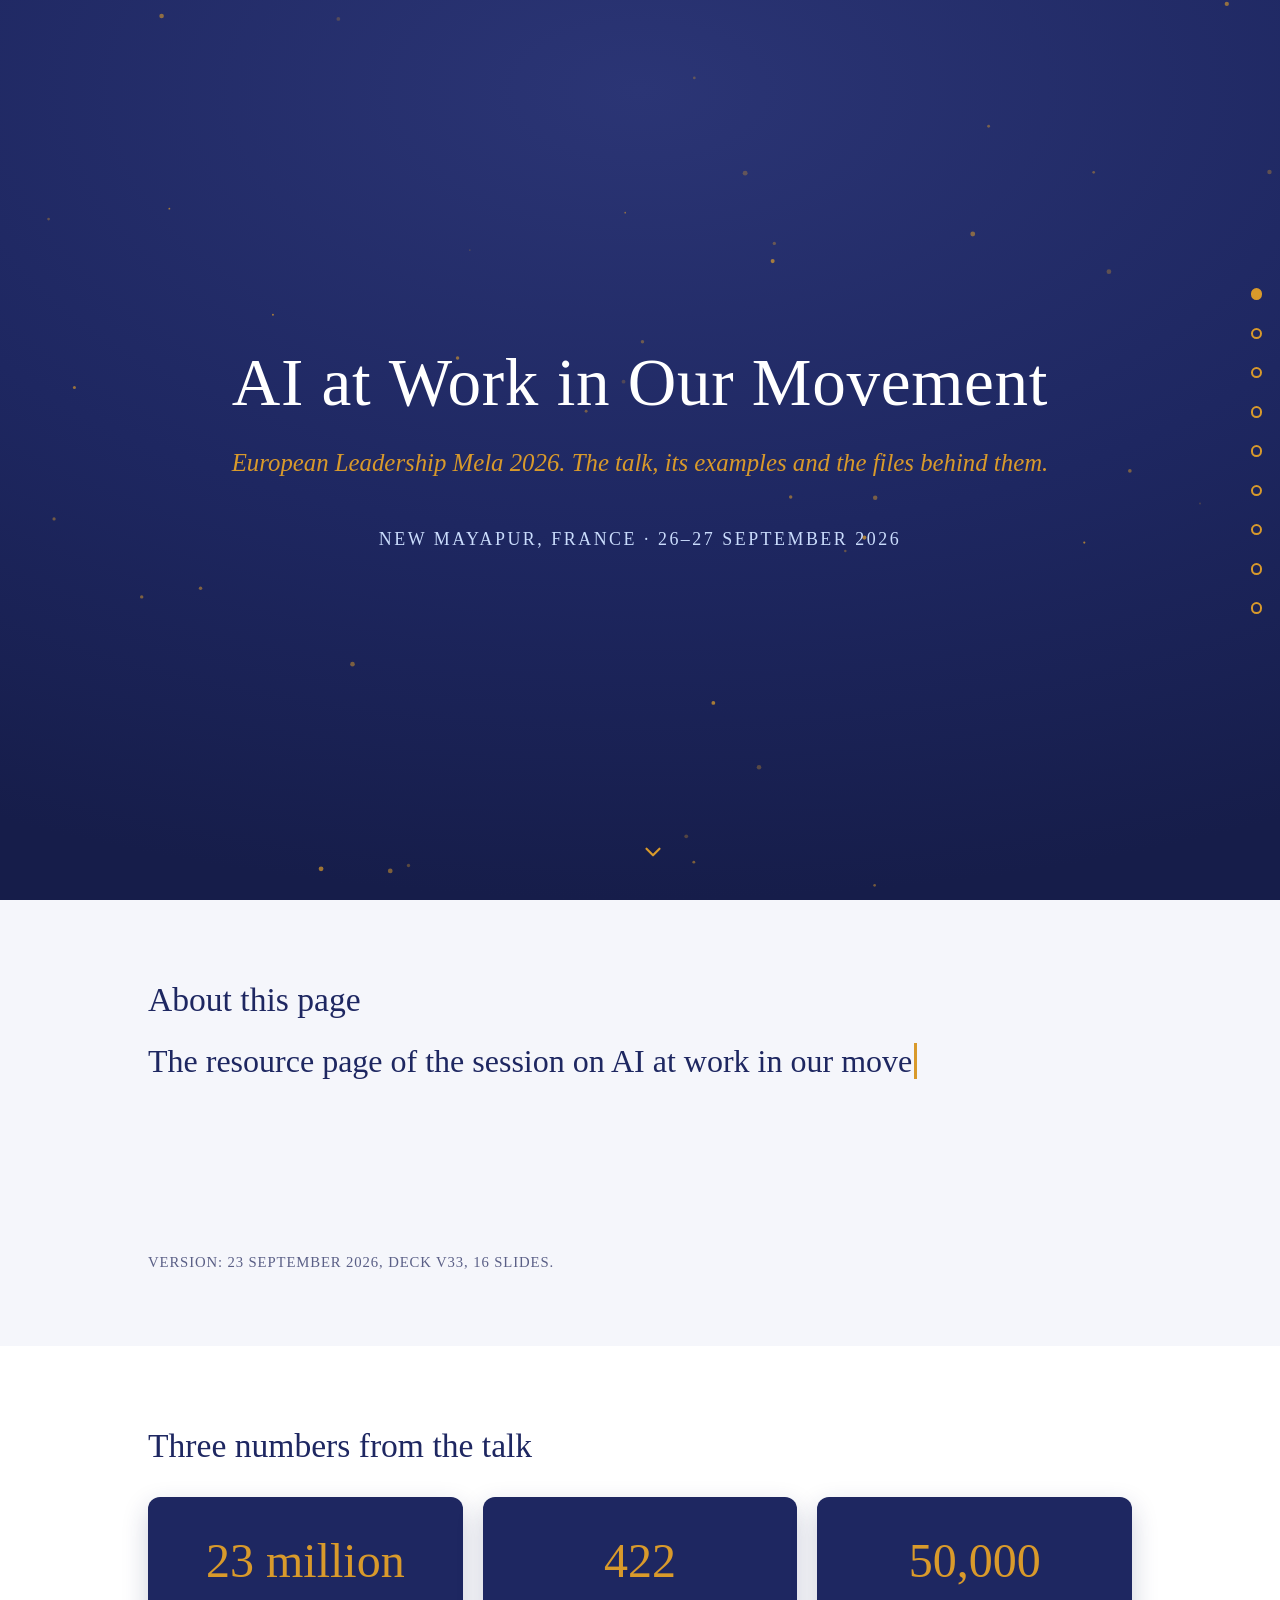
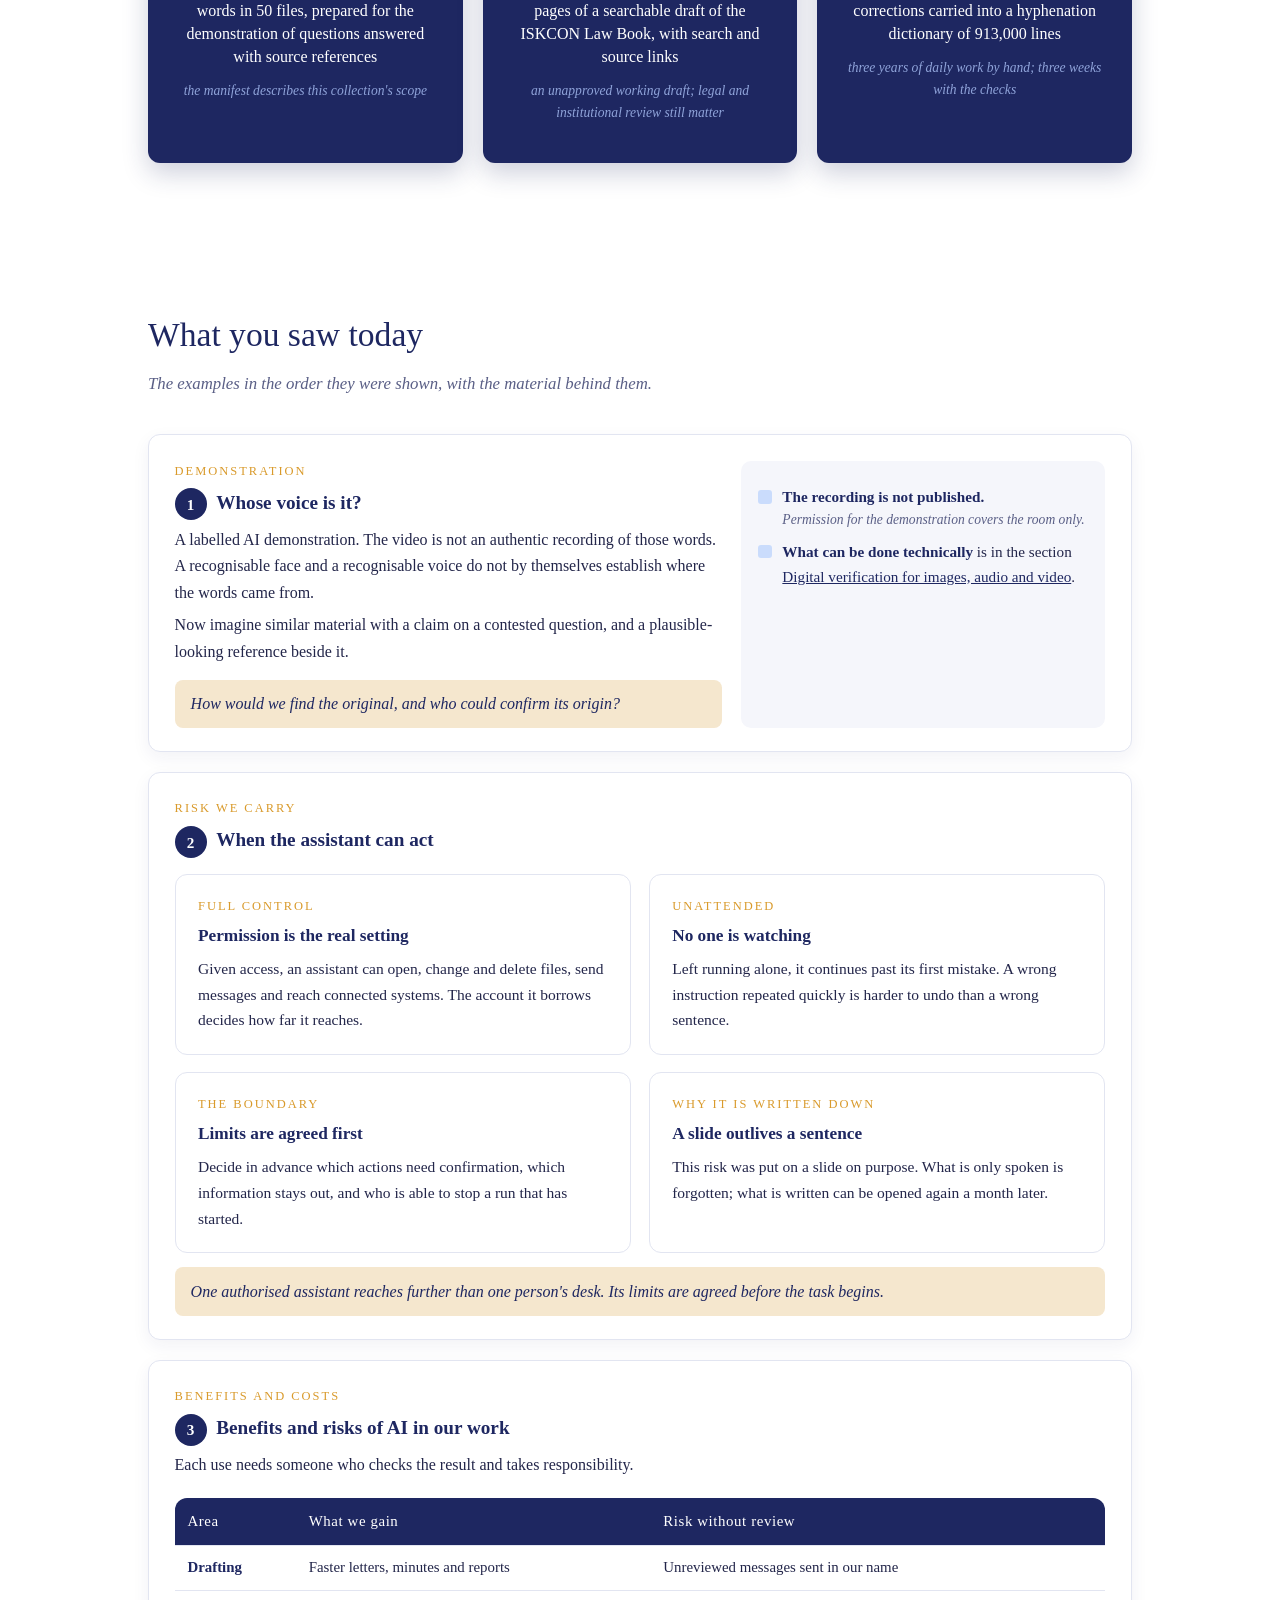
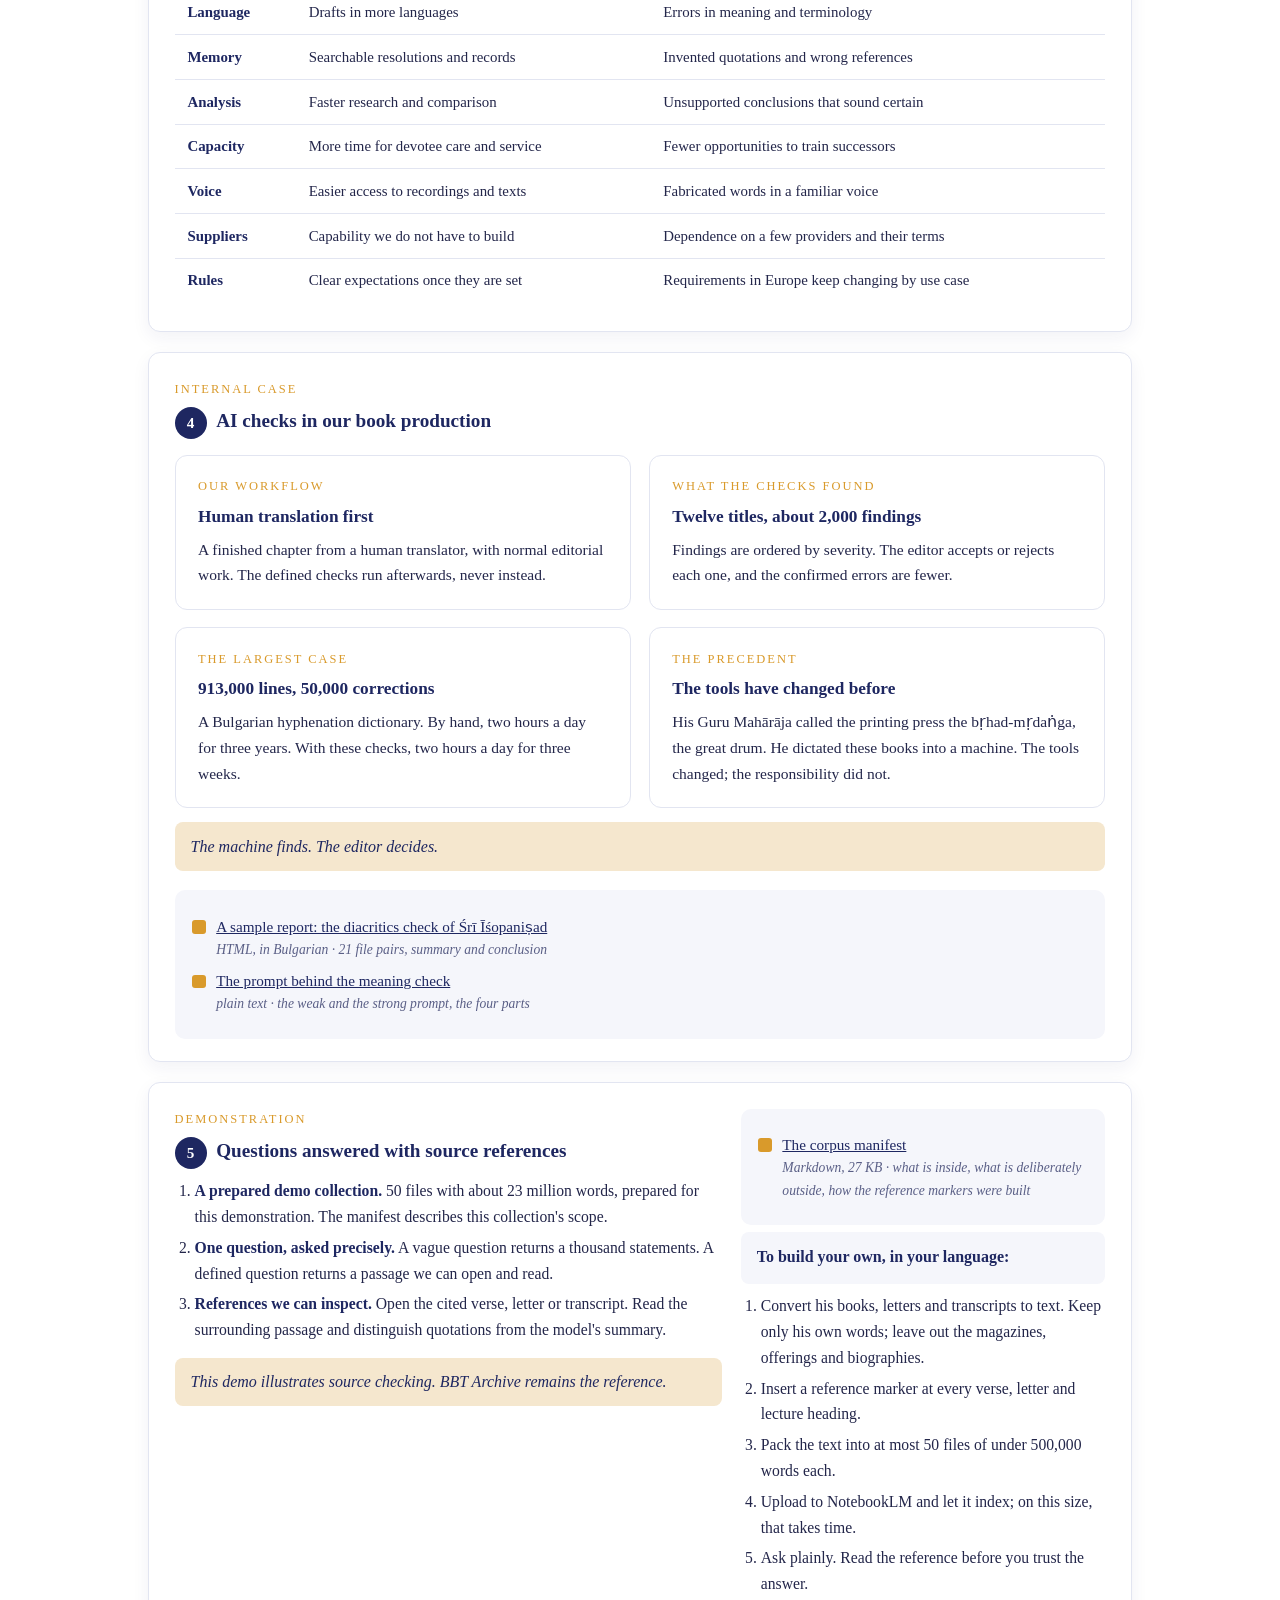
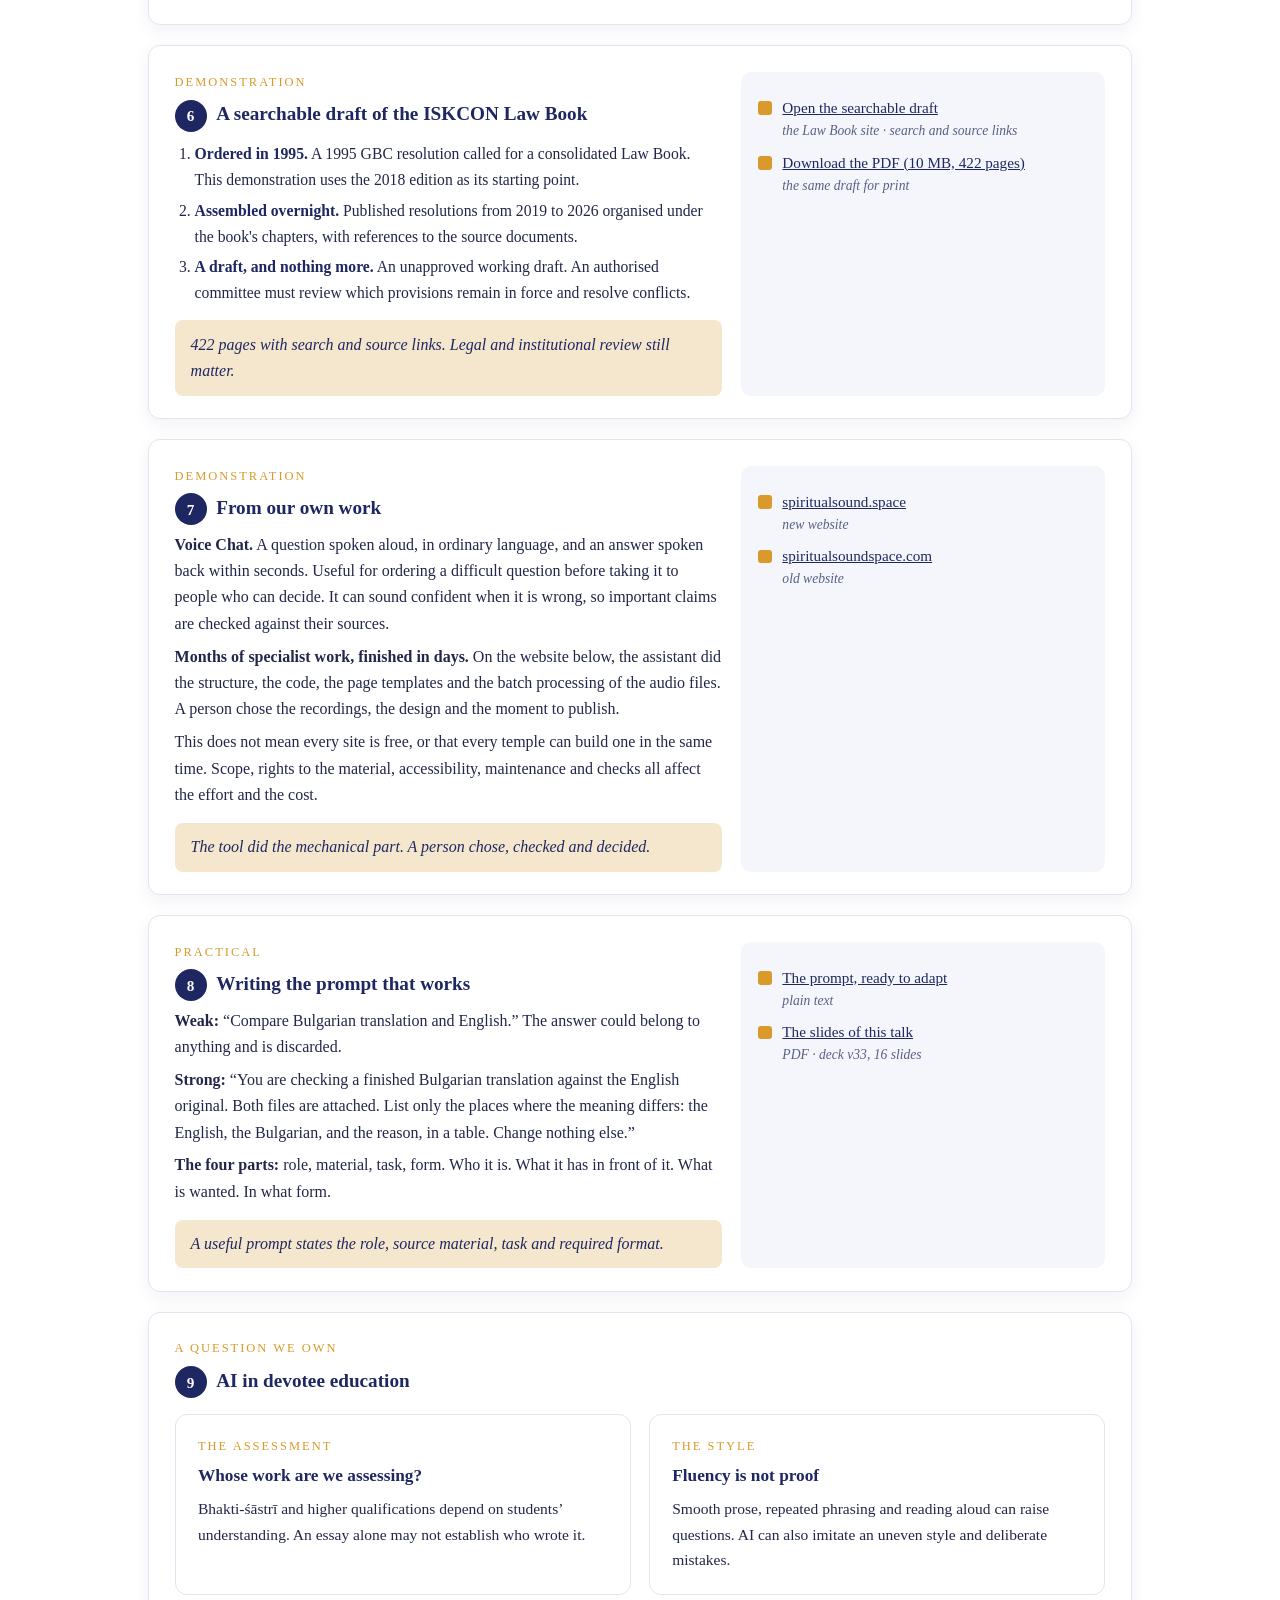
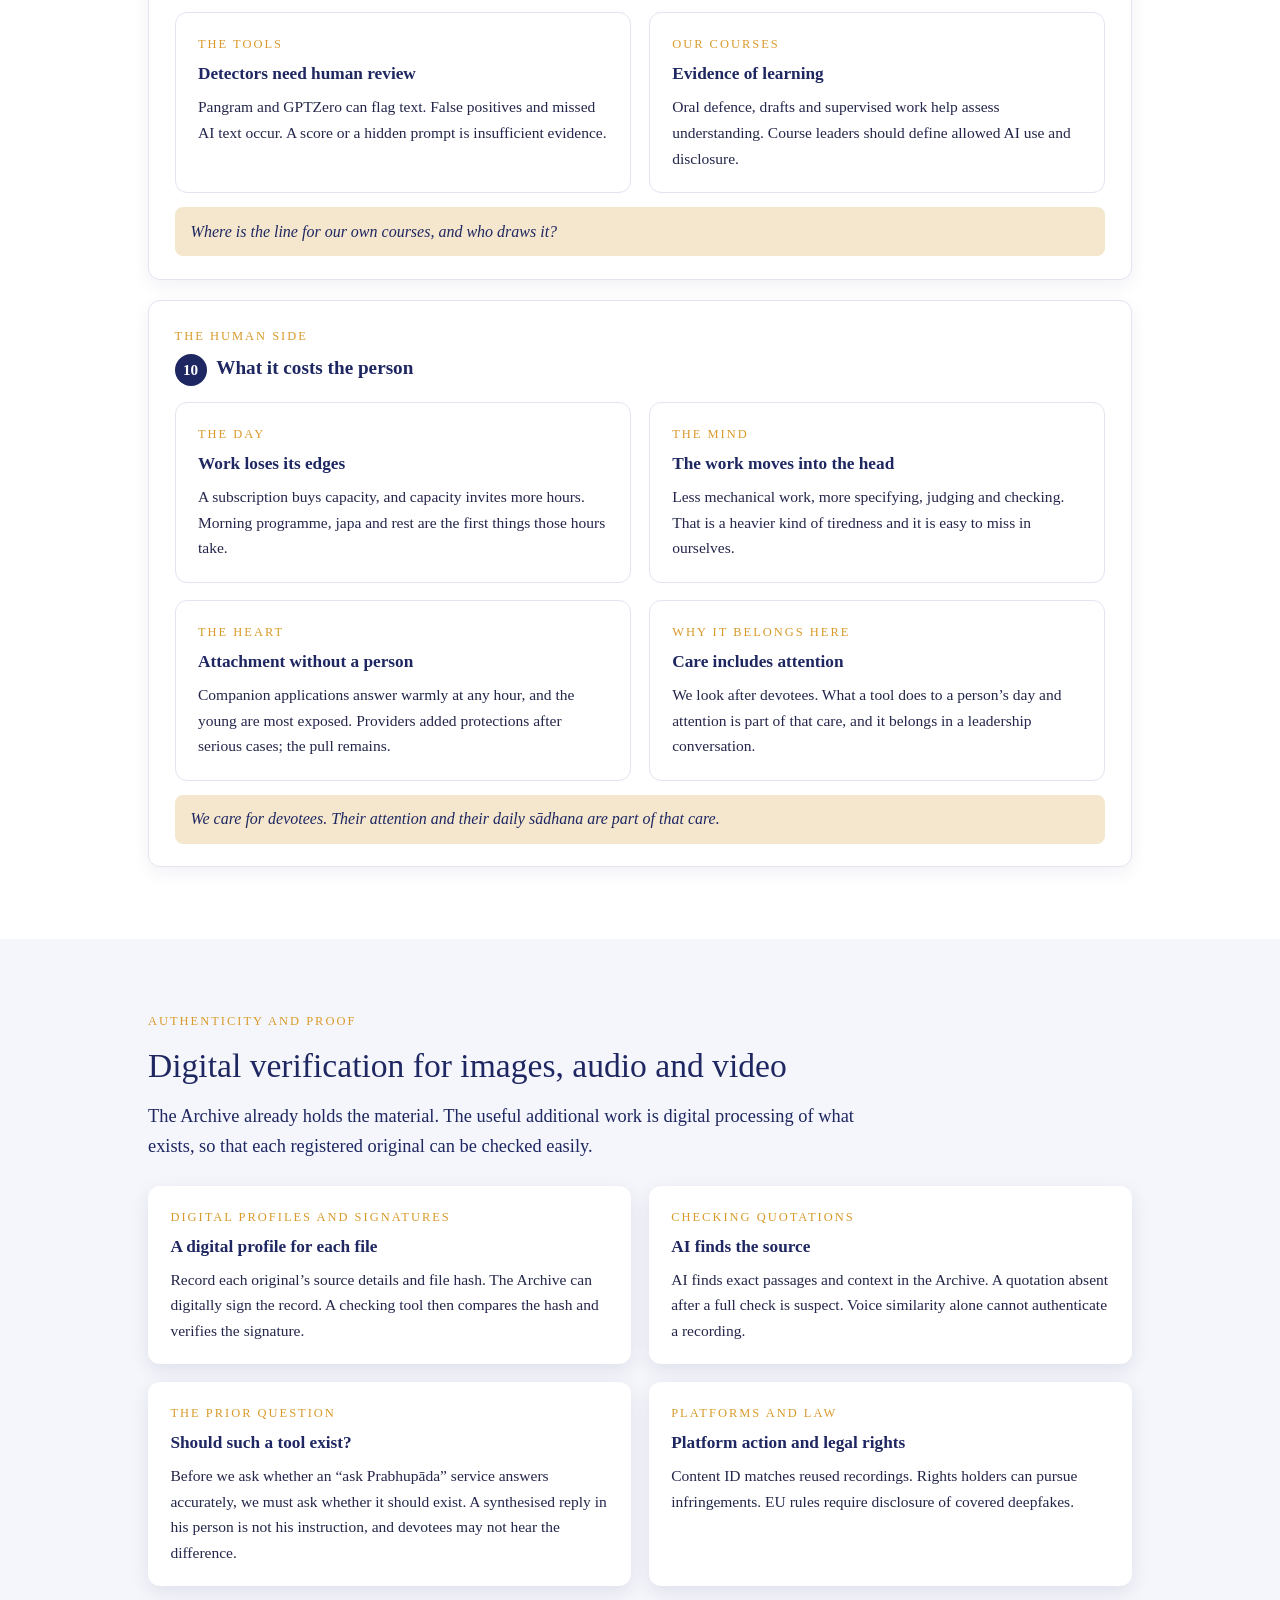
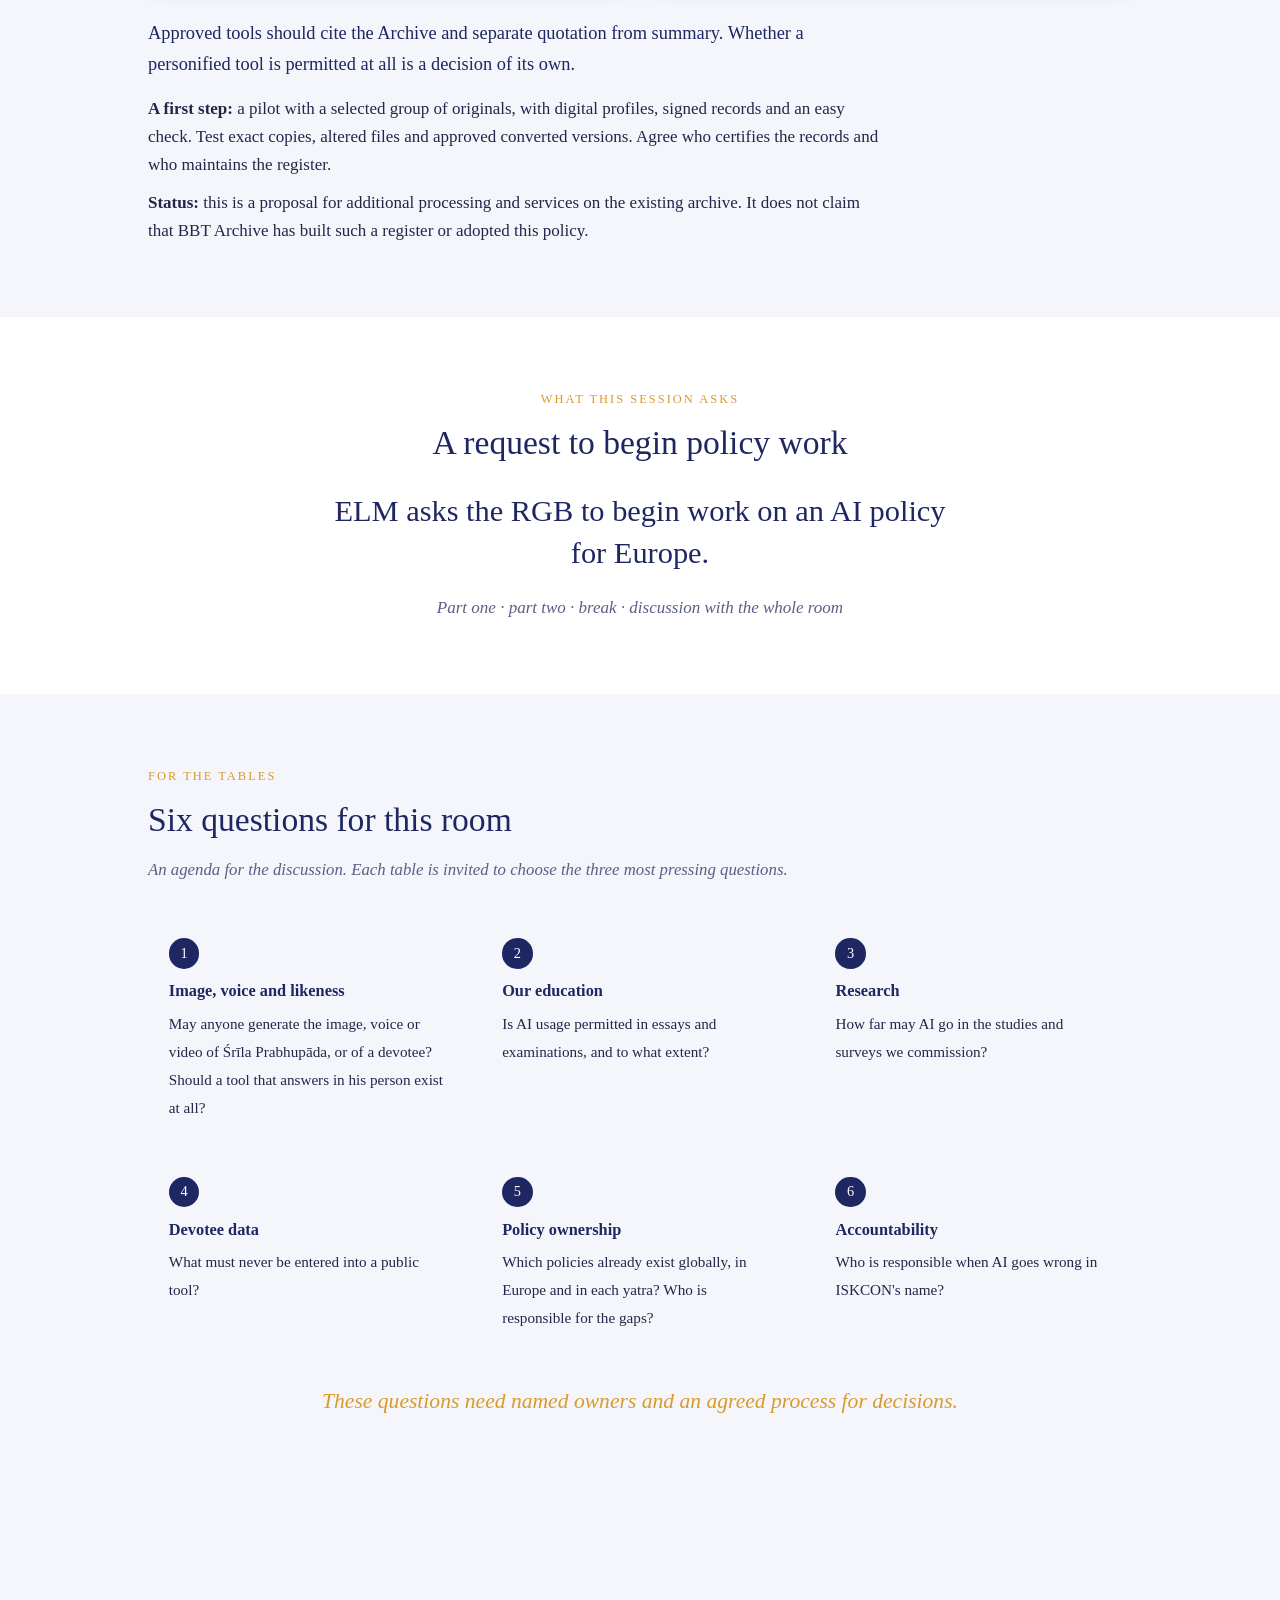
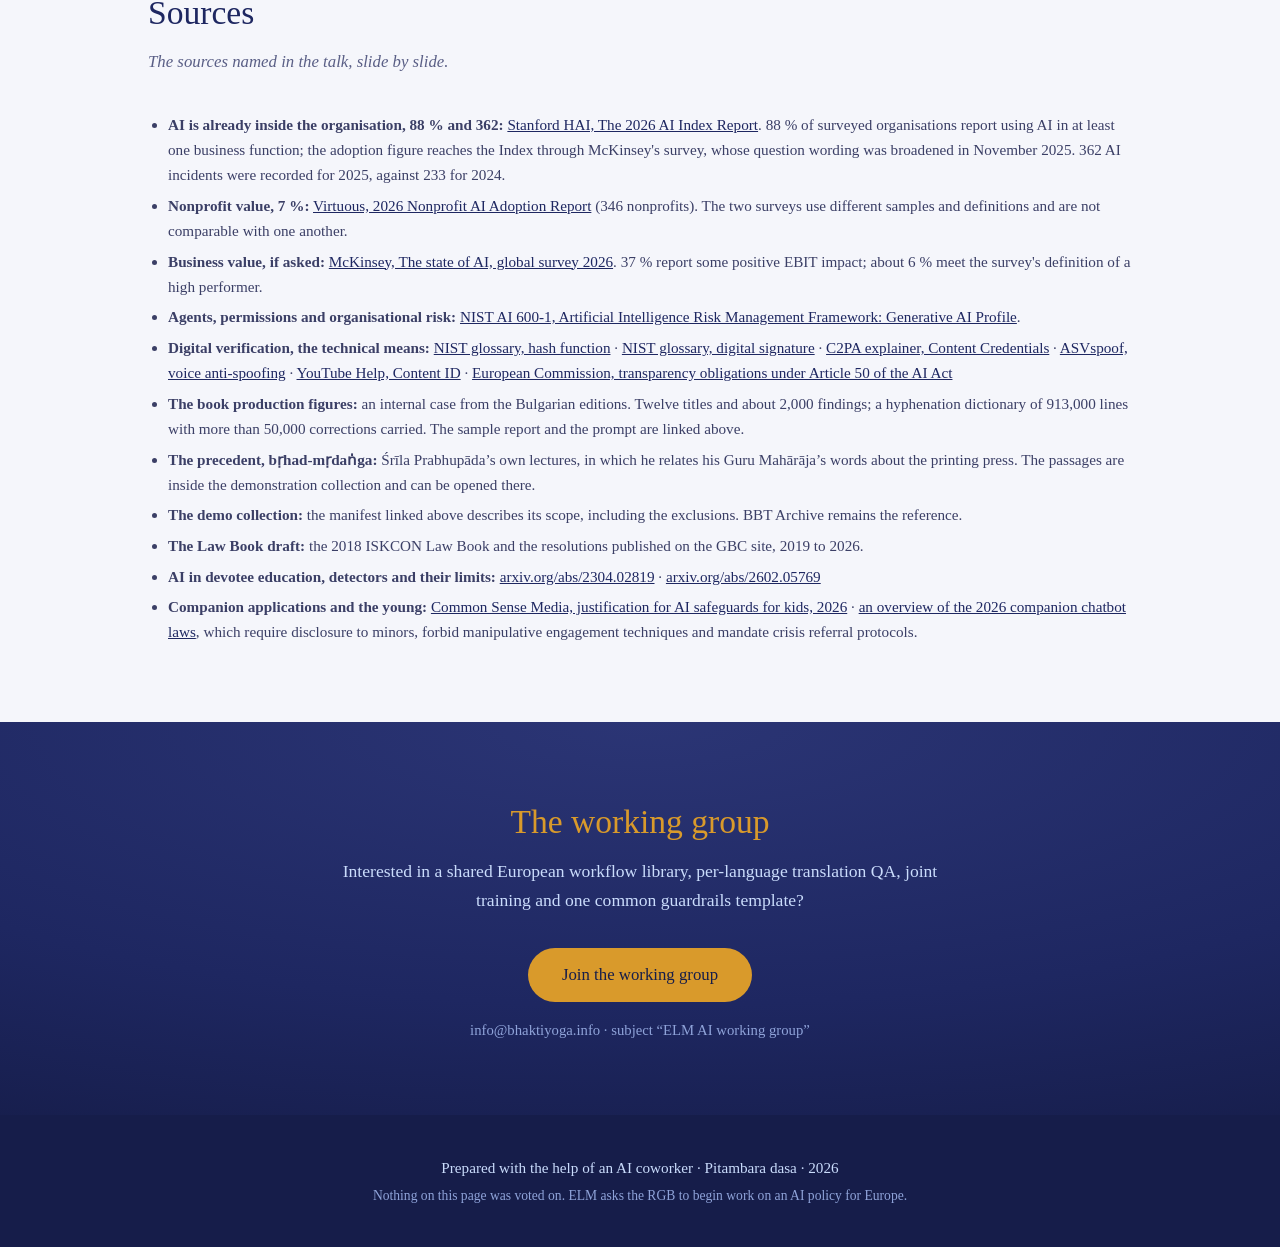
==== commit 238a18a6: "fix(site): страницата минава на deck v33 и губи паразитните изрази Защо: Махендра Прабху посочи, че " ====
--- a/index.html
+++ b/index.html
@@ -194,7 +194,7 @@
     <p class="type-line"><span id="type">The resource page of the session on AI at work in our movement.</span><span class="caret" id="caret" hidden></span></p>
     <p class="after" id="after">Here are the examples from the talk, the Law Book draft, the corpus manifest and the source links.
     Every item has its own download link and no account is needed. Check the version date when using a document. The Law Book draft is unofficial.</p>
-    <p class="version rv d1">Version: 22 September 2026, deck v32, 16 slides.</p>
+    <p class="version rv d1">Version: 23 September 2026, deck v33, 16 slides.</p>
   </div>
 </section>
 
@@ -246,7 +246,7 @@
       <article class="ex full rv d2" id="agents">
         <div>
           <span class="kick">Risk we carry</span>
-          <h3><span class="num">2</span>When the assistant can act, not only write</h3>
+          <h3><span class="num">2</span>When the assistant can act</h3>
           <div class="four">
             <div class="card"><span class="kick">Full control</span><b>Permission is the real setting</b><p>Given access, an assistant can open, change and delete files, send messages and reach connected systems. The account it borrows decides how far it reaches.</p></div>
             <div class="card"><span class="kick">Unattended</span><b>No one is watching</b><p>Left running alone, it continues past its first mistake. A wrong instruction repeated quickly is harder to undo than a wrong sentence.</p></div>
@@ -286,11 +286,11 @@
           <h3><span class="num">4</span>AI checks in our book production</h3>
           <div class="four">
             <div class="card"><span class="kick">Our workflow</span><b>Human translation first</b><p>A finished chapter from a human translator, with normal editorial work. The defined checks run afterwards, never instead.</p></div>
-            <div class="card"><span class="kick">What the checks found</span><b>Twelve titles, about 2,000 findings</b><p>Findings are ordered by severity. The editor accepts or rejects each one. A finding is a signal, not a proven error.</p></div>
+            <div class="card"><span class="kick">What the checks found</span><b>Twelve titles, about 2,000 findings</b><p>Findings are ordered by severity. The editor accepts or rejects each one, and the confirmed errors are fewer.</p></div>
             <div class="card"><span class="kick">The largest case</span><b>913,000 lines, 50,000 corrections</b><p>A Bulgarian hyphenation dictionary. By hand, two hours a day for three years. With these checks, two hours a day for three weeks.</p></div>
             <div class="card"><span class="kick">The precedent</span><b>The tools have changed before</b><p>His Guru Mah&#257;r&#257;ja called the printing press the b&#7771;had-m&#7771;da&#7749;ga, the great drum. He dictated these books into a machine. The tools changed; the responsibility did not.</p></div>
           </div>
-          <p class="take">The machine finds. The editor decides. That has not changed.</p>
+          <p class="take">The machine finds. The editor decides.</p>
         </div>
         <ul class="mat">
           <li><a href="files/qa-report-sample.html">A sample report: the diacritics check of &#346;r&#299; &#298;&#347;opani&#7779;ad</a><span class="sz">HTML, in Bulgarian &middot; 21 file pairs, summary and conclusion</span></li>
@@ -367,7 +367,7 @@
         </div>
         <ul class="mat">
           <li><a href="files/prompt-translation-check.txt">The prompt, ready to adapt</a><span class="sz">plain text</span></li>
-          <li><a href="files/ELM-AI-presentation-v32.pdf">The slides of this talk</a><span class="sz">PDF &middot; deck v32, 16 slides</span></li>
+          <li><a href="files/ELM-AI-presentation-v33.pdf">The slides of this talk</a><span class="sz">PDF &middot; deck v33, 16 slides</span></li>
         </ul>
       </article>
 
@@ -388,12 +388,12 @@
       <article class="ex full rv d2" id="human">
         <div>
           <span class="kick">The human side</span>
-          <h3><span class="num">10</span>What it costs the person, not only the budget</h3>
+          <h3><span class="num">10</span>What it costs the person</h3>
           <div class="four">
             <div class="card"><span class="kick">The day</span><b>Work loses its edges</b><p>A subscription buys capacity, and capacity invites more hours. Morning programme, japa and rest are the first things those hours take.</p></div>
             <div class="card"><span class="kick">The mind</span><b>The work moves into the head</b><p>Less mechanical work, more specifying, judging and checking. That is a heavier kind of tiredness and it is easy to miss in ourselves.</p></div>
             <div class="card"><span class="kick">The heart</span><b>Attachment without a person</b><p>Companion applications answer warmly at any hour, and the young are most exposed. Providers added protections after serious cases; the pull remains.</p></div>
-            <div class="card"><span class="kick">Why it belongs here</span><b>This is care, not caution</b><p>We look after devotees. What a tool does to a person&rsquo;s day and attention is part of that care, and it belongs in a leadership conversation.</p></div>
+            <div class="card"><span class="kick">Why it belongs here</span><b>Care includes attention</b><p>We look after devotees. What a tool does to a person&rsquo;s day and attention is part of that care, and it belongs in a leadership conversation.</p></div>
           </div>
           <p class="take">We care for devotees. Their attention and their daily s&#257;dhana are part of that care.</p>
         </div>
@@ -426,8 +426,8 @@
   <div class="wrap">
     <span class="kick rv">What this session asks</span>
     <h2 class="rv">A request to begin policy work</h2>
-    <p class="big rv d1">ELM asks the RGB to begin work on an AI policy for Europe. No vote takes place in this session.</p>
-    <p class="next rv d2">Part one ends &middot; Madayanti Mataji continues with ethics &middot; then one hour of questions, together</p>
+    <p class="big rv d1">ELM asks the RGB to begin work on an AI policy for Europe.</p>
+    <p class="next rv d2">Part one &middot; part two &middot; break &middot; discussion with the whole room</p>
   </div>
 </section>
 
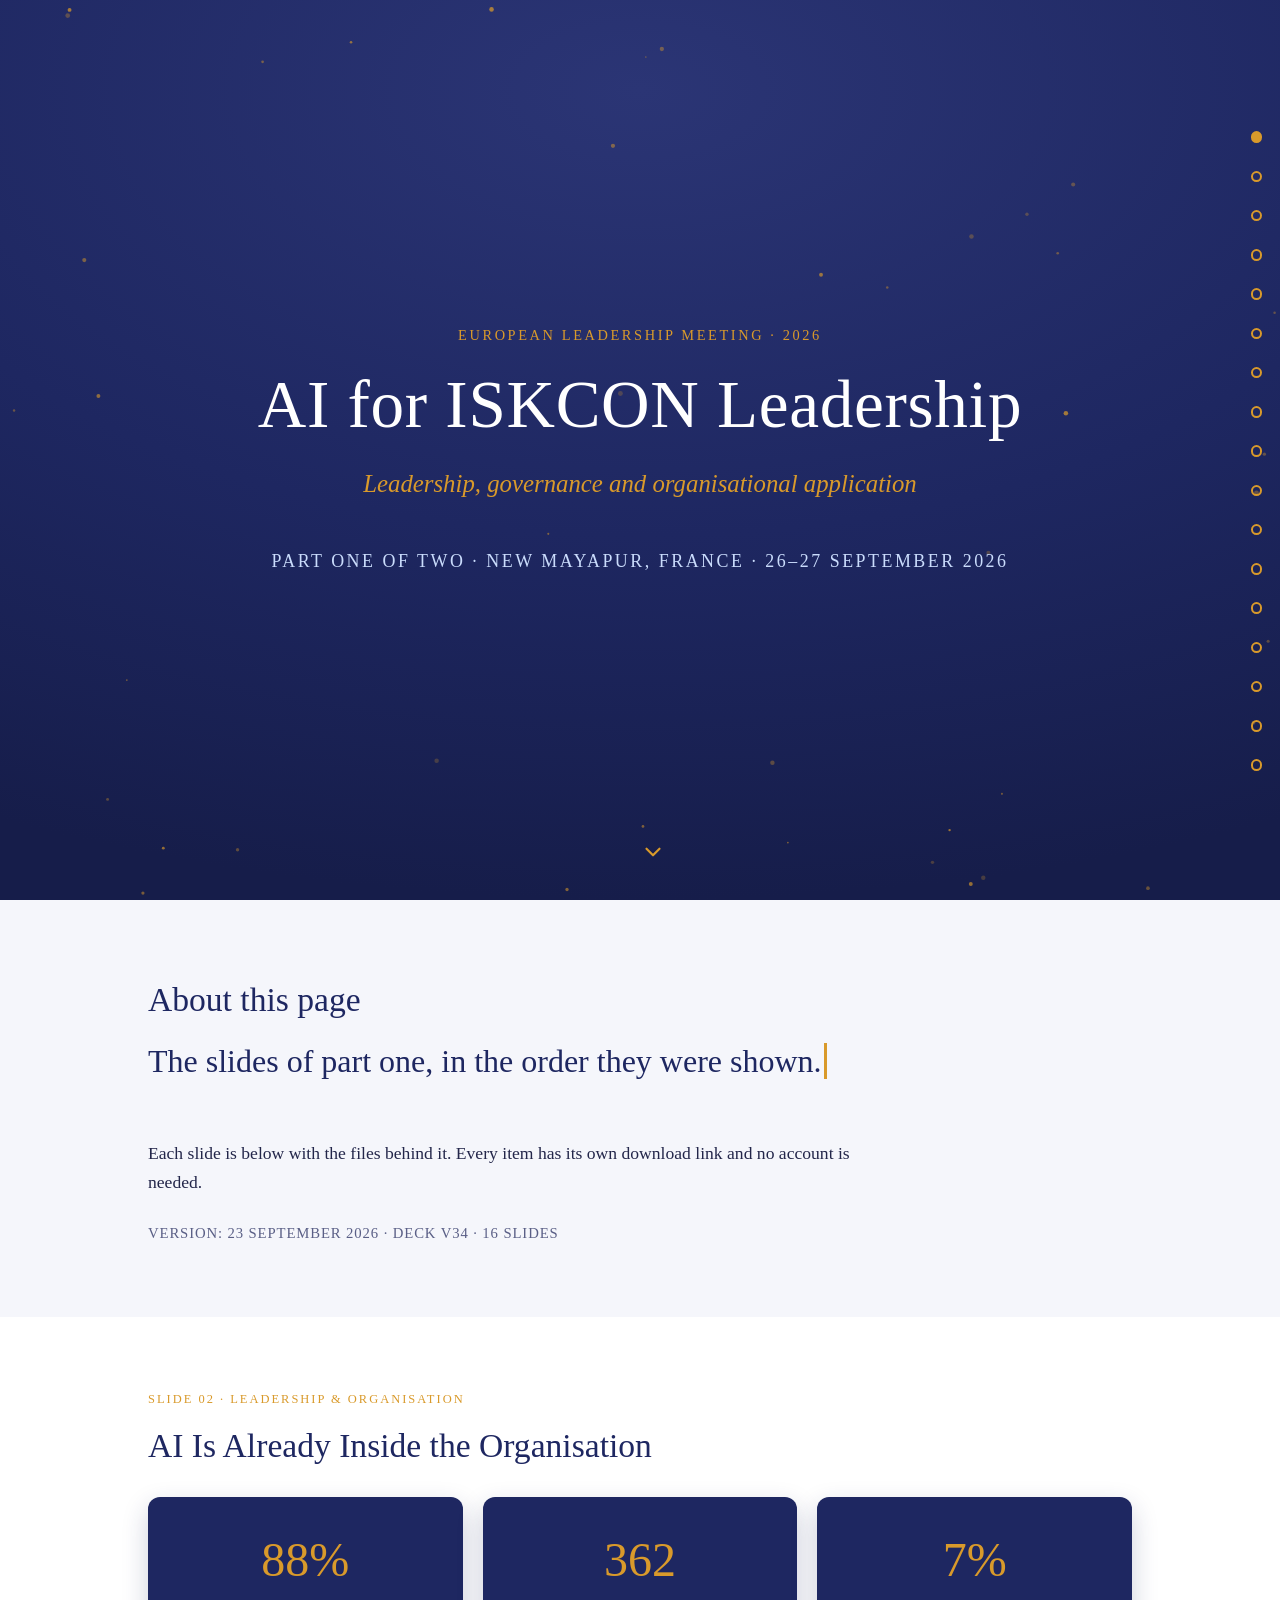
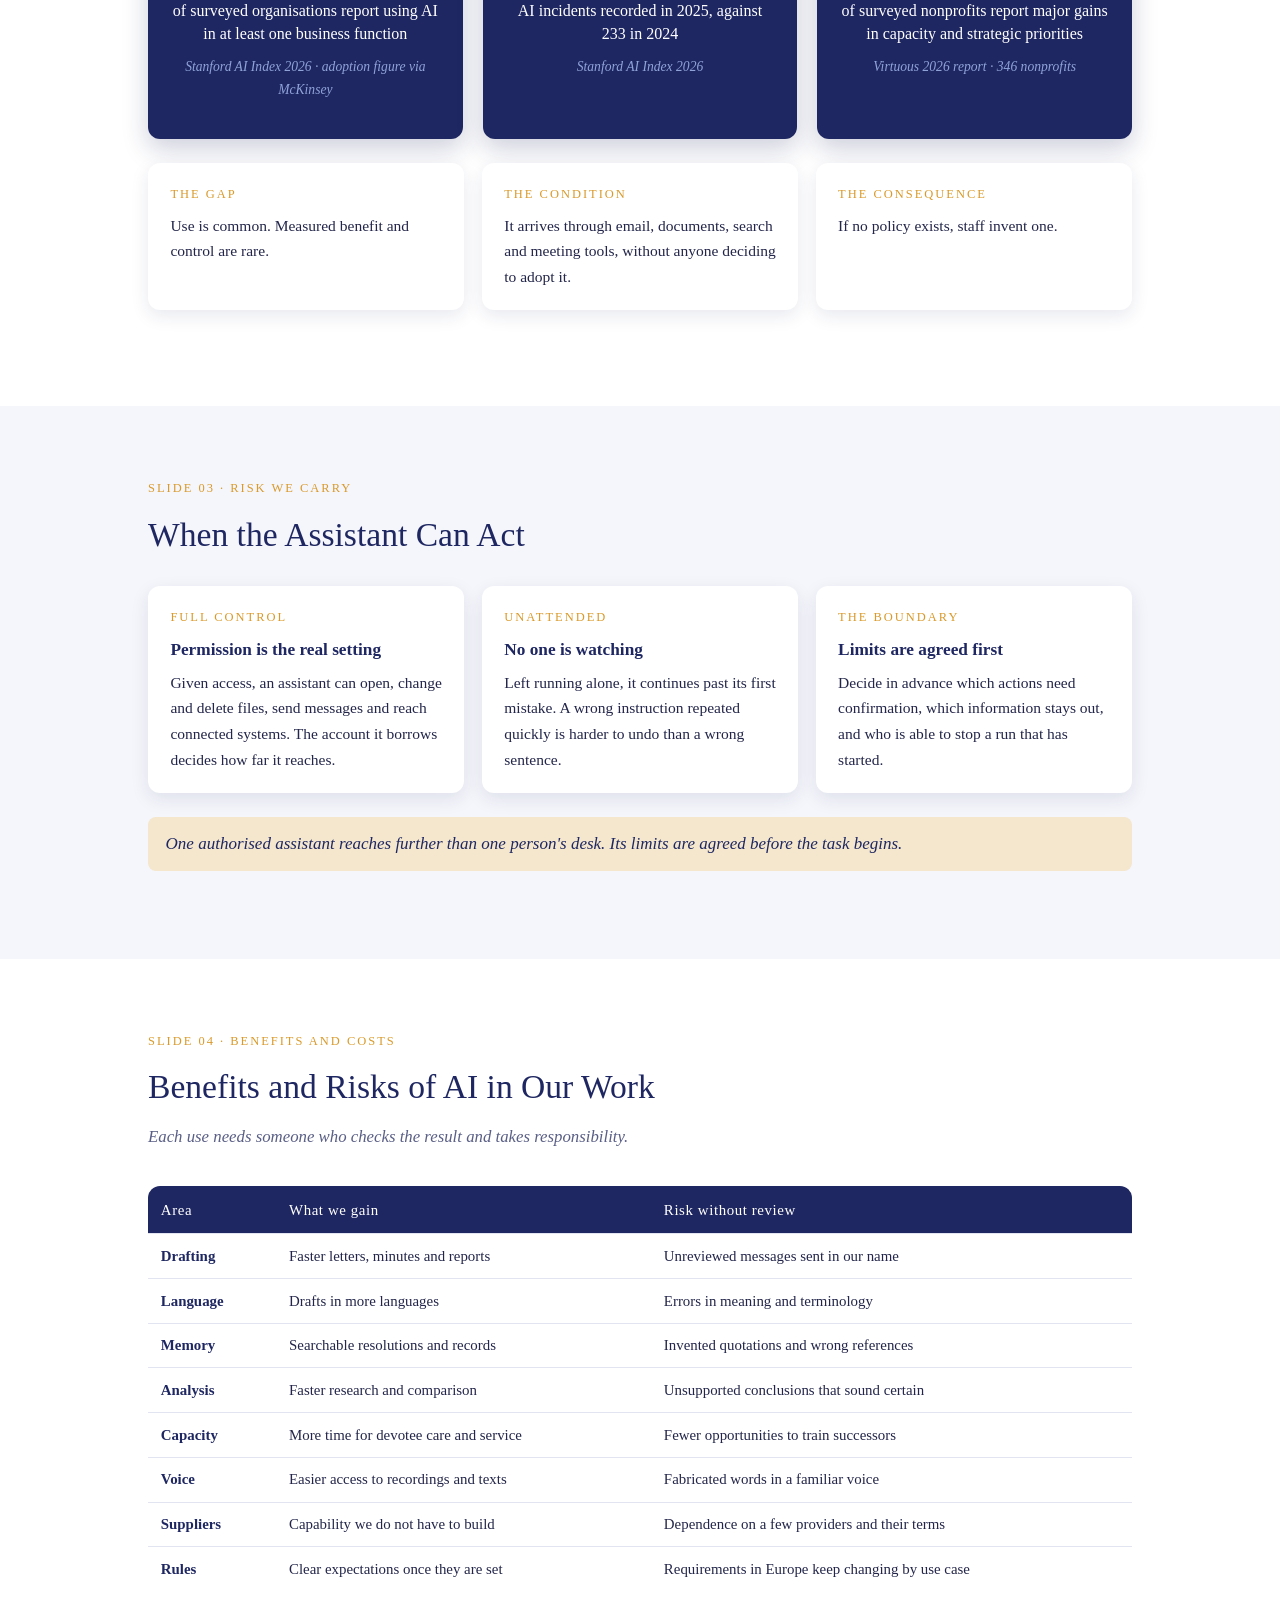
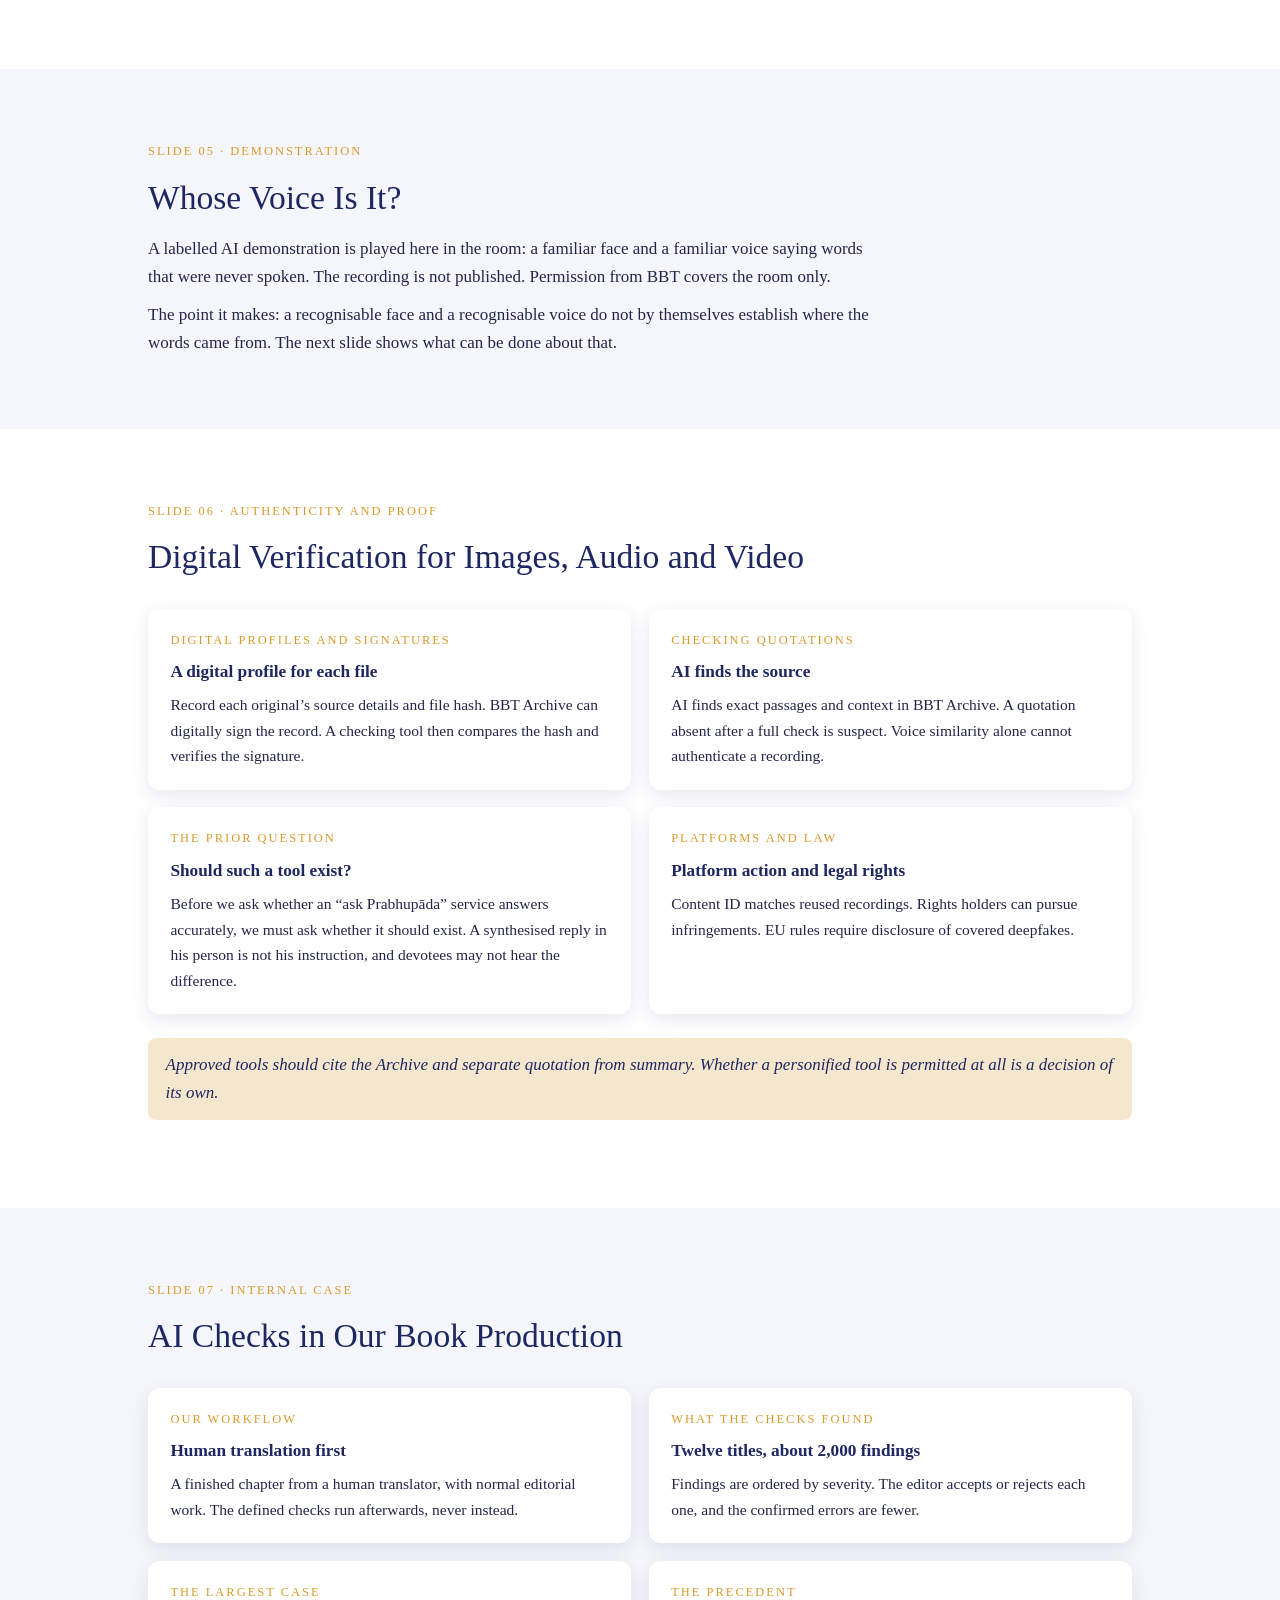
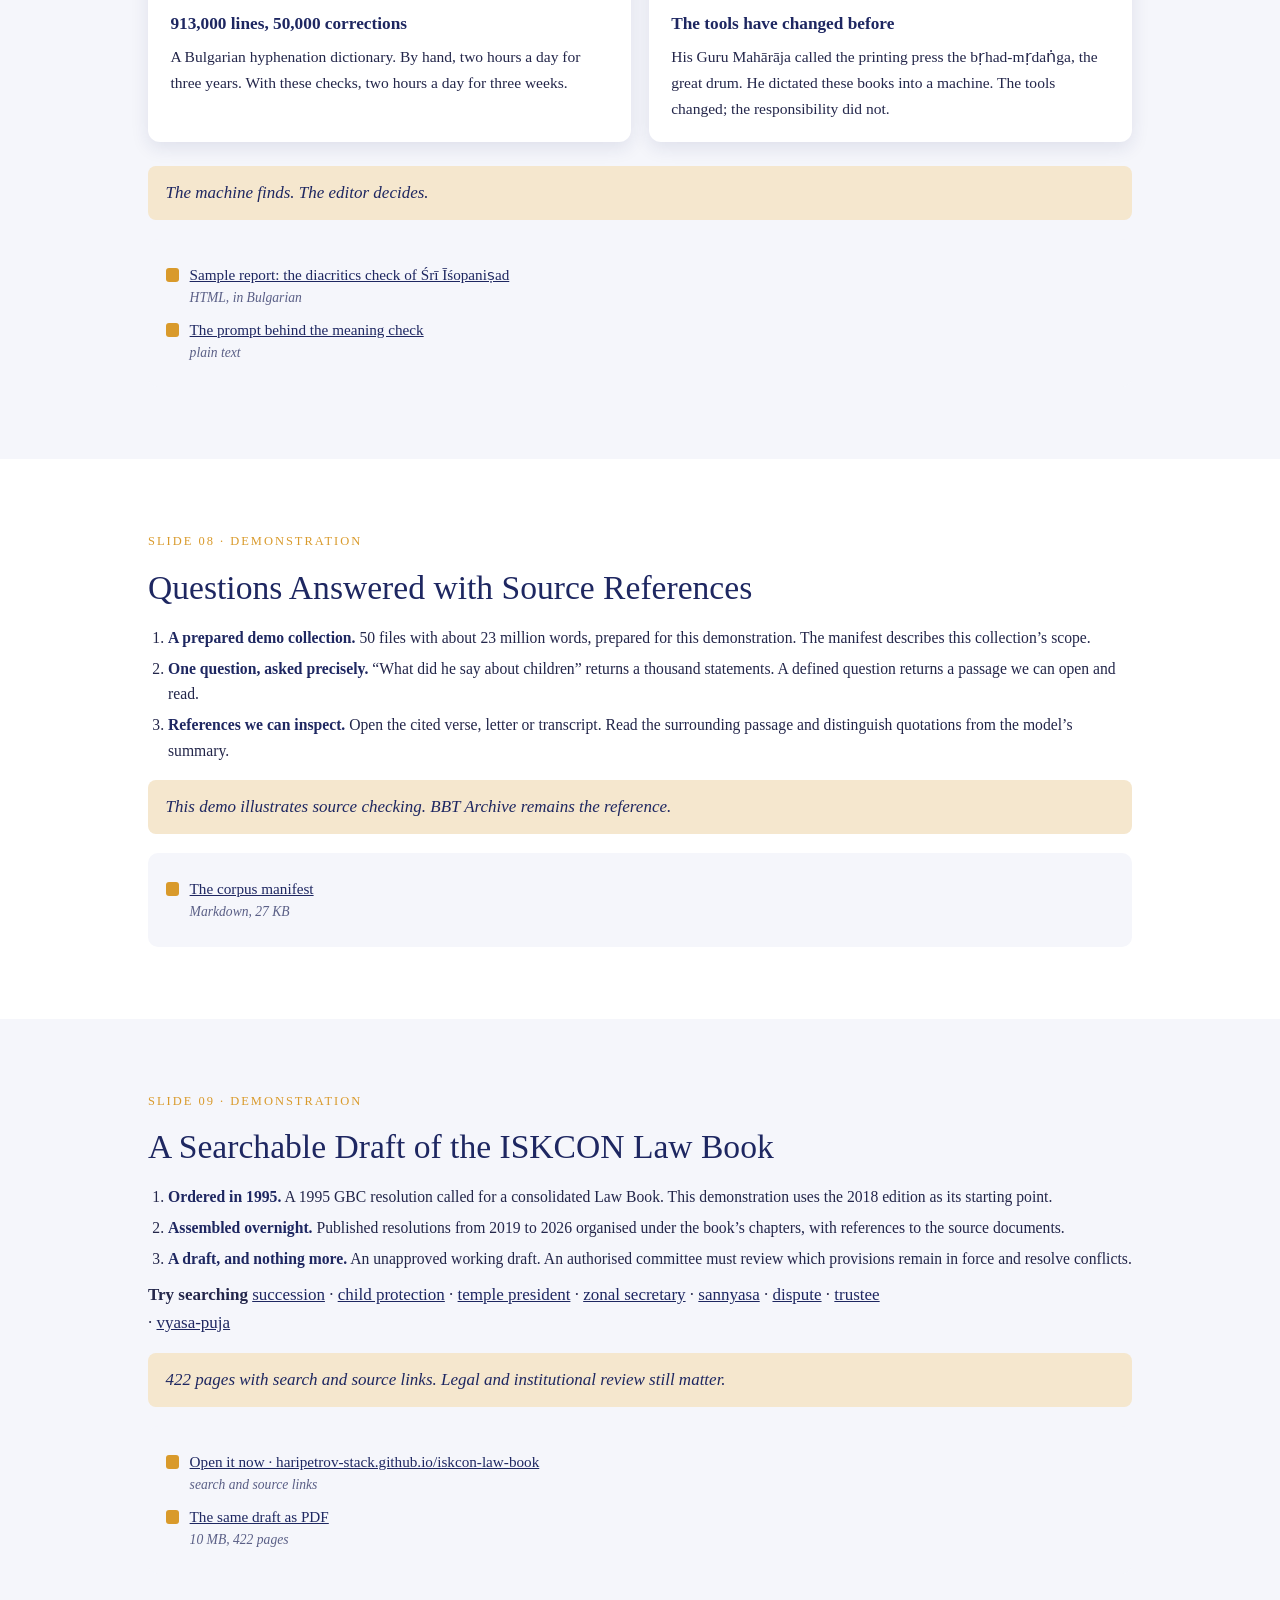
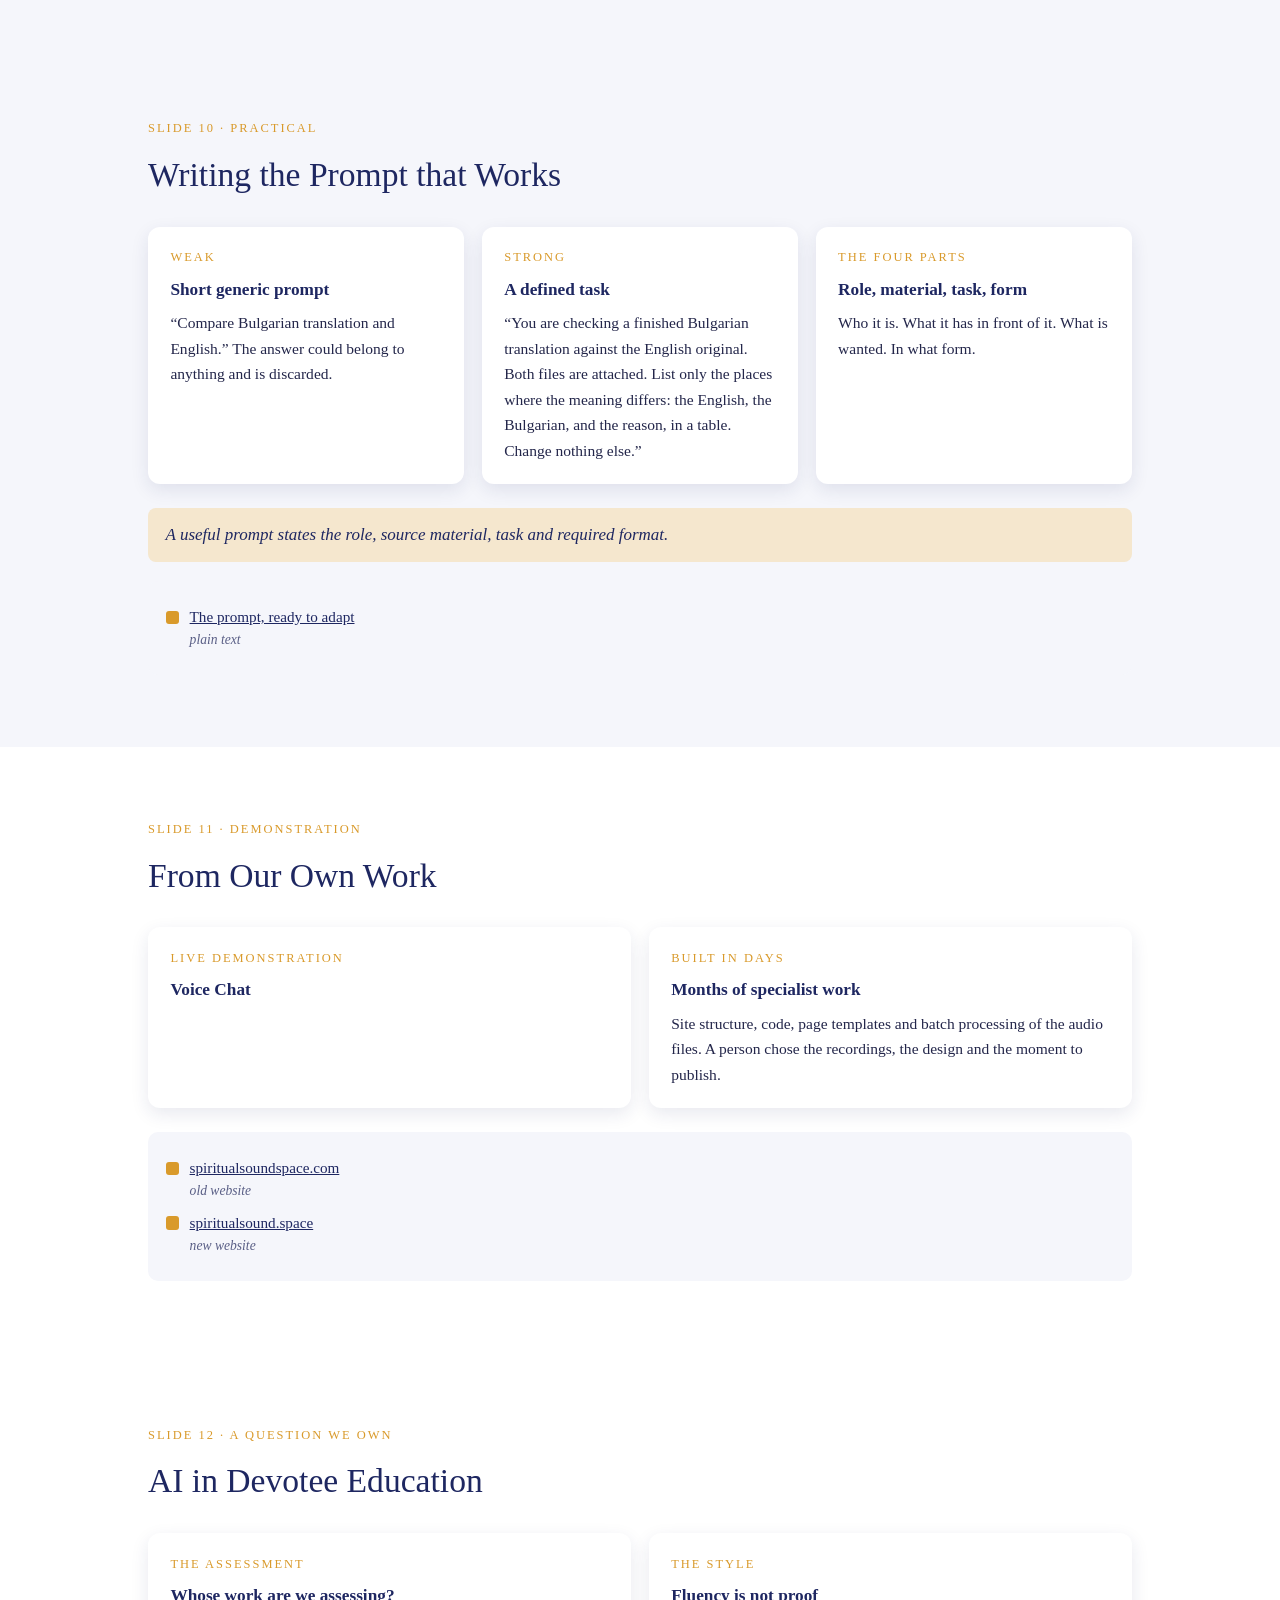
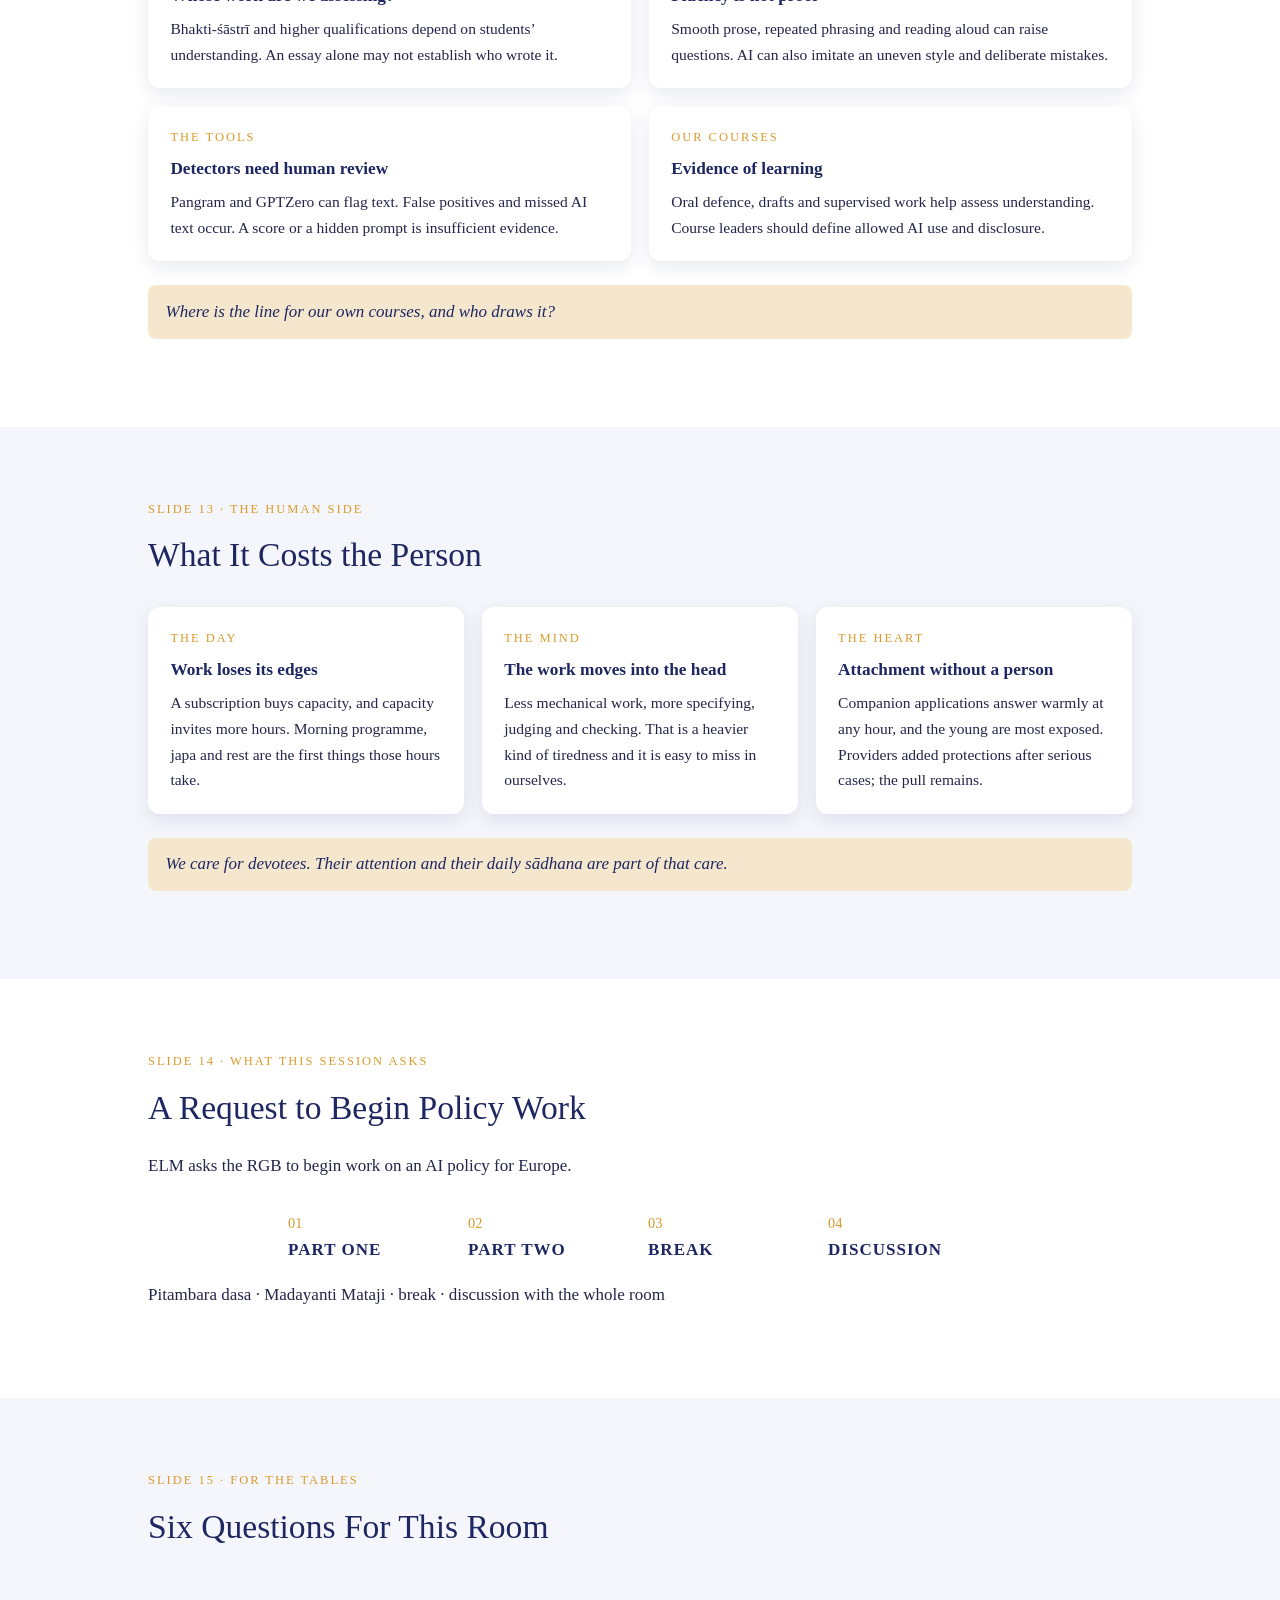
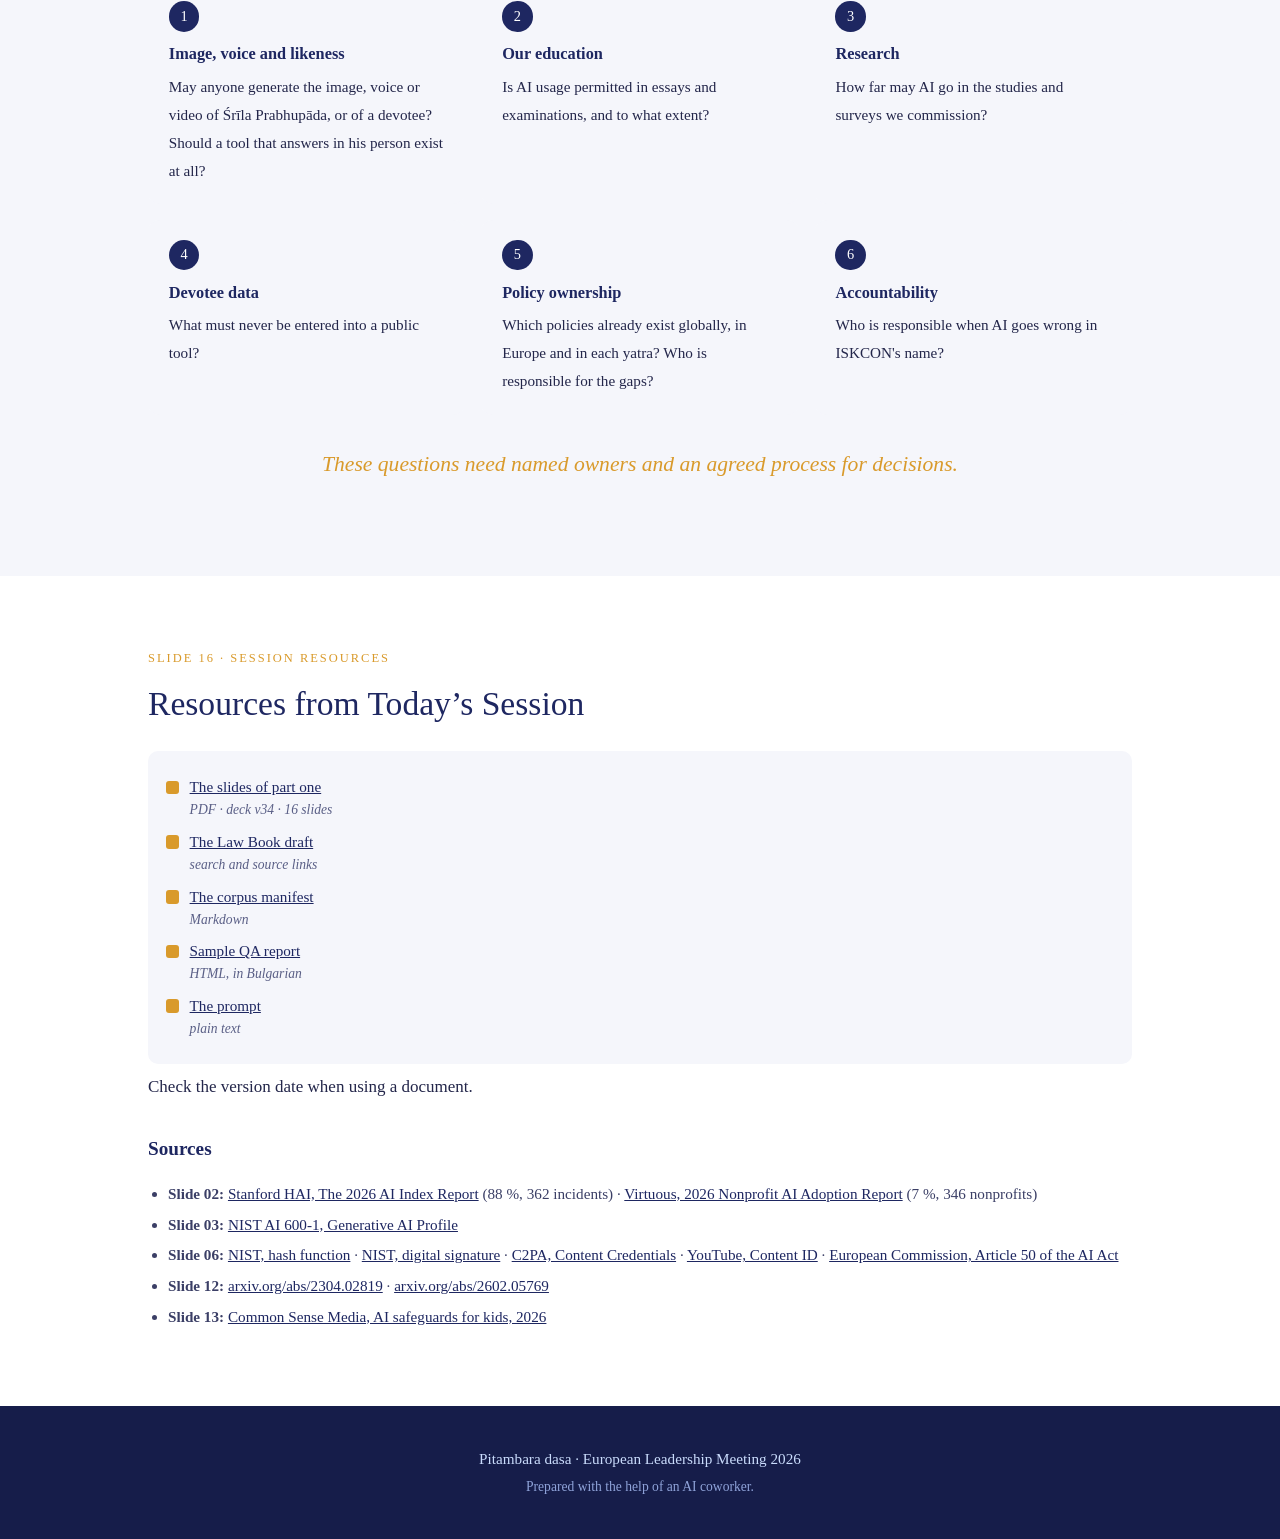
==== commit fea527c6: "fix(site): страницата става огледало на дека, слайд по слайд Защо: Питамбара забеляза, че страницата" ====
--- a/index.html
+++ b/index.html
@@ -3,8 +3,8 @@
 <head>
 <meta charset="utf-8">
 <meta name="viewport" content="width=device-width, initial-scale=1">
-<meta name="description" content="European Leadership Mela 2026. AI at work in our movement: the talk, its examples and the files behind them.">
-<title>European Leadership Mela 2026 · AI at Work in Our Movement</title>
+<meta name="description" content="AI for ISKCON Leadership: leadership, governance and organisational application. Part one of the AI session, European Leadership Meeting 2026.">
+<title>AI for ISKCON Leadership · European Leadership Meeting 2026</title>
 <link rel="icon" href="data:image/svg+xml,%3Csvg xmlns='http://www.w3.org/2000/svg' viewBox='0 0 16 16'%3E%3Ccircle cx='8' cy='8' r='7' fill='%231E2761'/%3E%3Ccircle cx='8' cy='8' r='3.2' fill='%23D99A2B'/%3E%3C/svg%3E">
 <style>
 :root{
@@ -158,6 +158,23 @@
 footer{background:var(--navy-deep);color:var(--ice);text-align:center;padding:2.2rem 1.25rem;font-size:.95rem}
 footer p{margin:.3rem 0}
 footer .note{color:#8fa3d9;font-size:.85rem}
+
+.soft{background:var(--soft)}
+section .kick{margin-bottom:.5rem}
+.three,.two,.four{display:grid;gap:1.1rem;grid-template-columns:1fr;margin:1.5rem 0}
+@media(min-width:760px){.two{grid-template-columns:1fr 1fr}.four{grid-template-columns:1fr 1fr}}
+@media(min-width:900px){.three{grid-template-columns:1fr 1fr 1fr}}
+.card{background:#fff;border-radius:12px;padding:1.3rem 1.4rem;box-shadow:0 6px 18px rgba(30,39,97,.10)}
+.card b{display:block;color:var(--navy);font-size:1.08rem;margin:.1rem 0 .35rem}
+.card p{margin:0;font-size:.97rem}
+.take{margin:1rem 0;padding:.8rem 1.1rem;background:var(--gold-soft);border-radius:8px;color:var(--navy);font-style:italic}
+.mat{margin-top:1.2rem}
+.prog{display:grid;gap:1rem;grid-template-columns:repeat(2,1fr);max-width:44rem;margin:2rem auto 1rem;text-align:left}
+@media(min-width:680px){.prog{grid-template-columns:repeat(4,1fr)}}
+.prog .n{display:block;color:var(--gold);font-size:.9rem}
+.prog b{color:var(--navy);text-transform:uppercase;letter-spacing:.06em}
+.hero .kickline{color:var(--gold);letter-spacing:.18em;text-transform:uppercase;font-size:.9rem;margin:0 0 1.2rem;opacity:0;animation:wUp .9s ease-out forwards;animation-delay:.1s}
+html.rm .hero .kickline{animation:none;opacity:1}
 </style>
 </head>
 <body>
@@ -165,325 +182,160 @@
 <ul class="dots" aria-label="Sections">
   <li data-for="top" class="on"><button aria-label="Top"></button></li>
   <li data-for="about"><button aria-label="About this page"></button></li>
-  <li data-for="numbers"><button aria-label="Three numbers"></button></li>
-  <li data-for="examples"><button aria-label="What you saw today"></button></li>
-  <li data-for="protect"><button aria-label="Digital verification"></button></li>
-  <li data-for="asks"><button aria-label="What this session asks"></button></li>
-  <li data-for="questions"><button aria-label="Six questions"></button></li>
-  <li data-for="sources"><button aria-label="Sources"></button></li>
-  <li data-for="group"><button aria-label="Working group"></button></li>
-</ul>
-
-<!-- HERO -->
+  <li data-for="inside"><button aria-label="Slide 2"></button></li>
+  <li data-for="agents"><button aria-label="Slide 3"></button></li>
+  <li data-for="benefits"><button aria-label="Slide 4"></button></li>
+  <li data-for="voice"><button aria-label="Slide 5"></button></li>
+  <li data-for="verify"><button aria-label="Slide 6"></button></li>
+  <li data-for="books"><button aria-label="Slide 7"></button></li>
+  <li data-for="sources-demo"><button aria-label="Slide 8"></button></li>
+  <li data-for="lawbook"><button aria-label="Slide 9"></button></li>
+  <li data-for="prompt"><button aria-label="Slide 10"></button></li>
+  <li data-for="ownwork"><button aria-label="Slide 11"></button></li>
+  <li data-for="education"><button aria-label="Slide 12"></button></li>
+  <li data-for="human"><button aria-label="Slide 13"></button></li>
+  <li data-for="asks"><button aria-label="Slide 14"></button></li>
+  <li data-for="questions"><button aria-label="Slide 15"></button></li>
+  <li data-for="resources"><button aria-label="Slide 16"></button></li>
+</ul>
+
 <header class="hero" id="top">
   <canvas id="stars" aria-hidden="true"></canvas>
   <div class="inner">
-    <h1 id="heroTitle">AI at Work in Our Movement</h1>
-    <p class="sub">European Leadership Mela 2026. The talk, its examples and the files behind them.</p>
-    <p class="meta">New Mayapur, France&nbsp;&middot;&nbsp;26&ndash;27 September 2026</p>
+    <p class="kickline">European Leadership Meeting · 2026</p>
+    <h1 id="heroTitle">AI for ISKCON Leadership</h1>
+    <p class="sub">Leadership, governance and organisational application</p>
+    <p class="meta">Part one of two&nbsp;&middot;&nbsp;New Mayapur, France&nbsp;&middot;&nbsp;26&ndash;27 September 2026</p>
   </div>
   <div class="hint" aria-hidden="true">
     <svg width="26" height="26" viewBox="0 0 24 24" fill="none" stroke="currentColor" stroke-width="2" stroke-linecap="round" stroke-linejoin="round"><polyline points="6 9 12 15 18 9"/></svg>
   </div>
 </header>
 
-<!-- ABOUT -->
 <section class="about" id="about">
   <div class="wrap">
     <h2 class="rv">About this page</h2>
-    <p class="type-line"><span id="type">The resource page of the session on AI at work in our movement.</span><span class="caret" id="caret" hidden></span></p>
-    <p class="after" id="after">Here are the examples from the talk, the Law Book draft, the corpus manifest and the source links.
-    Every item has its own download link and no account is needed. Check the version date when using a document. The Law Book draft is unofficial.</p>
-    <p class="version rv d1">Version: 23 September 2026, deck v33, 16 slides.</p>
+    <p class="type-line"><span id="type">The slides of part one, in the order they were shown.</span><span class="caret" id="caret" hidden></span></p>
+    <p class="after" id="after">Each slide is below with the files behind it. Every item has its own download link and no account is needed.</p>
+    <p class="version rv d1">Version: 23 September 2026 · deck v34 · 16 slides</p>
   </div>
 </section>
 
-<!-- NUMBERS -->
-<section id="numbers">
-  <div class="wrap">
-    <h2 class="rv">Three numbers from the talk</h2>
-    <div class="stats" id="stats">
-      <div class="stat rv d1">
-        <span class="num" data-target="23" data-suffix=" million">0 million</span>
-        <span class="what">words in 50 files, prepared for the demonstration of questions answered with source references</span>
-        <span class="src">the manifest describes this collection's scope</span>
-      </div>
-      <div class="stat rv d2">
-        <span class="num" data-target="422" data-suffix="">0</span>
-        <span class="what">pages of a searchable draft of the ISKCON Law Book, with search and source links</span>
-        <span class="src">an unapproved working draft; legal and institutional review still matter</span>
-      </div>
-      <div class="stat rv d3">
-        <span class="num" data-target="50000" data-suffix="">0</span>
-        <span class="what">corrections carried into a hyphenation dictionary of 913,000 lines</span>
-        <span class="src">three years of daily work by hand; three weeks with the checks</span>
-      </div>
-    </div>
-  </div>
-</section>
-
-<!-- EXAMPLES -->
-<section id="examples">
-  <div class="wrap">
-    <h2 class="rv">What you saw today</h2>
-    <p class="lead rv d1">The examples in the order they were shown, with the material behind them.</p>
-    <div class="exs">
-
-      <article class="ex rv d1" id="voice">
-        <div>
-          <span class="kick">Demonstration</span>
-          <h3><span class="num">1</span>Whose voice is it?</h3>
-          <p>A labelled AI demonstration. The video is not an authentic recording of those words. A recognisable face and a recognisable voice do not by themselves establish where the words came from.</p>
-          <p>Now imagine similar material with a claim on a contested question, and a plausible-looking reference beside it.</p>
-          <p class="take">How would we find the original, and who could confirm its origin?</p>
-        </div>
-        <ul class="mat quiet">
-          <li><b>The recording is not published.</b><span class="sz">Permission for the demonstration covers the room only.</span></li>
-          <li><b>What can be done technically</b> is in the section <a href="#protect">Digital verification for images, audio and video</a>.</li>
-        </ul>
-      </article>
-
-      <article class="ex full rv d2" id="agents">
-        <div>
-          <span class="kick">Risk we carry</span>
-          <h3><span class="num">2</span>When the assistant can act</h3>
-          <div class="four">
-            <div class="card"><span class="kick">Full control</span><b>Permission is the real setting</b><p>Given access, an assistant can open, change and delete files, send messages and reach connected systems. The account it borrows decides how far it reaches.</p></div>
-            <div class="card"><span class="kick">Unattended</span><b>No one is watching</b><p>Left running alone, it continues past its first mistake. A wrong instruction repeated quickly is harder to undo than a wrong sentence.</p></div>
-            <div class="card"><span class="kick">The boundary</span><b>Limits are agreed first</b><p>Decide in advance which actions need confirmation, which information stays out, and who is able to stop a run that has started.</p></div>
-            <div class="card"><span class="kick">Why it is written down</span><b>A slide outlives a sentence</b><p>This risk was put on a slide on purpose. What is only spoken is forgotten; what is written can be opened again a month later.</p></div>
-          </div>
-          <p class="take">One authorised assistant reaches further than one person's desk. Its limits are agreed before the task begins.</p>
-        </div>
-      </article>
-
-      <article class="ex full rv d3" id="benefits">
-        <div>
-          <span class="kick">Benefits and costs</span>
-          <h3><span class="num">3</span>Benefits and risks of AI in our work</h3>
-          <p>Each use needs someone who checks the result and takes responsibility.</p>
-          <div class="tblwrap">
-            <table class="tbl">
-              <thead><tr><th>Area</th><th>What we gain</th><th>Risk without review</th></tr></thead>
-              <tbody>
-                <tr><td>Drafting</td><td>Faster letters, minutes and reports</td><td>Unreviewed messages sent in our name</td></tr>
-                <tr><td>Language</td><td>Drafts in more languages</td><td>Errors in meaning and terminology</td></tr>
-                <tr><td>Memory</td><td>Searchable resolutions and records</td><td>Invented quotations and wrong references</td></tr>
-                <tr><td>Analysis</td><td>Faster research and comparison</td><td>Unsupported conclusions that sound certain</td></tr>
-                <tr><td>Capacity</td><td>More time for devotee care and service</td><td>Fewer opportunities to train successors</td></tr>
-                <tr><td>Voice</td><td>Easier access to recordings and texts</td><td>Fabricated words in a familiar voice</td></tr>
-                <tr><td>Suppliers</td><td>Capability we do not have to build</td><td>Dependence on a few providers and their terms</td></tr>
-                <tr><td>Rules</td><td>Clear expectations once they are set</td><td>Requirements in Europe keep changing by use case</td></tr>
-              </tbody>
-            </table>
-          </div>
-        </div>
-      </article>
-
-      <article class="ex full rv d4" id="checks">
-        <div>
-          <span class="kick">Internal case</span>
-          <h3><span class="num">4</span>AI checks in our book production</h3>
-          <div class="four">
-            <div class="card"><span class="kick">Our workflow</span><b>Human translation first</b><p>A finished chapter from a human translator, with normal editorial work. The defined checks run afterwards, never instead.</p></div>
-            <div class="card"><span class="kick">What the checks found</span><b>Twelve titles, about 2,000 findings</b><p>Findings are ordered by severity. The editor accepts or rejects each one, and the confirmed errors are fewer.</p></div>
-            <div class="card"><span class="kick">The largest case</span><b>913,000 lines, 50,000 corrections</b><p>A Bulgarian hyphenation dictionary. By hand, two hours a day for three years. With these checks, two hours a day for three weeks.</p></div>
-            <div class="card"><span class="kick">The precedent</span><b>The tools have changed before</b><p>His Guru Mah&#257;r&#257;ja called the printing press the b&#7771;had-m&#7771;da&#7749;ga, the great drum. He dictated these books into a machine. The tools changed; the responsibility did not.</p></div>
-          </div>
-          <p class="take">The machine finds. The editor decides.</p>
-        </div>
-        <ul class="mat">
-          <li><a href="files/qa-report-sample.html">A sample report: the diacritics check of &#346;r&#299; &#298;&#347;opani&#7779;ad</a><span class="sz">HTML, in Bulgarian &middot; 21 file pairs, summary and conclusion</span></li>
-          <li><a href="files/prompt-translation-check.txt">The prompt behind the meaning check</a><span class="sz">plain text &middot; the weak and the strong prompt, the four parts</span></li>
-        </ul>
-      </article>
-
-      <article class="ex rv d1" id="corpus">
-        <div>
-          <span class="kick">Demonstration</span>
-          <h3><span class="num">5</span>Questions answered with source references</h3>
-          <ol class="steps">
-            <li><b>A prepared demo collection.</b> 50 files with about 23 million words, prepared for this demonstration. The manifest describes this collection's scope.</li>
-            <li><b>One question, asked precisely.</b> A vague question returns a thousand statements. A defined question returns a passage we can open and read.</li>
-            <li><b>References we can inspect.</b> Open the cited verse, letter or transcript. Read the surrounding passage and distinguish quotations from the model's summary.</li>
-          </ol>
-          <p class="take">This demo illustrates source checking. BBT Archive remains the reference.</p>
-        </div>
-        <div>
-          <ul class="mat">
-            <li><a href="files/notebooklm-corpus-MANIFEST.md">The corpus manifest</a><span class="sz">Markdown, 27 KB &middot; what is inside, what is deliberately outside, how the reference markers were built</span></li>
-          </ul>
-          <p class="pq"><b>To build your own, in your language:</b></p>
-          <ol class="steps">
-            <li>Convert his books, letters and transcripts to text. Keep only his own words; leave out the magazines, offerings and biographies.</li>
-            <li>Insert a reference marker at every verse, letter and lecture heading.</li>
-            <li>Pack the text into at most 50 files of under 500,000 words each.</li>
-            <li>Upload to NotebookLM and let it index; on this size, that takes time.</li>
-            <li>Ask plainly. Read the reference before you trust the answer.</li>
-          </ol>
-        </div>
-      </article>
-
-      <article class="ex rv d2" id="lawbook">
-        <div>
-          <span class="kick">Demonstration</span>
-          <h3><span class="num">6</span>A searchable draft of the ISKCON Law Book</h3>
-          <ol class="steps">
-            <li><b>Ordered in 1995.</b> A 1995 GBC resolution called for a consolidated Law Book. This demonstration uses the 2018 edition as its starting point.</li>
-            <li><b>Assembled overnight.</b> Published resolutions from 2019 to 2026 organised under the book's chapters, with references to the source documents.</li>
-            <li><b>A draft, and nothing more.</b> An unapproved working draft. An authorised committee must review which provisions remain in force and resolve conflicts.</li>
-          </ol>
-          <p class="take">422 pages with search and source links. Legal and institutional review still matter.</p>
-        </div>
-        <ul class="mat">
-          <li><a href="https://haripetrov-stack.github.io/iskcon-law-book/" rel="noopener">Open the searchable draft</a><span class="sz">the Law Book site &middot; search and source links</span></li>
-          <li><a href="https://haripetrov-stack.github.io/iskcon-law-book/iskcon-law-draft-2018-2026.pdf" rel="noopener">Download the PDF (10 MB, 422 pages)</a><span class="sz">the same draft for print</span></li>
-        </ul>
-      </article>
-
-      <article class="ex rv d3" id="ownwork">
-        <div>
-          <span class="kick">Demonstration</span>
-          <h3><span class="num">7</span>From our own work</h3>
-          <p><b>Voice Chat.</b> A question spoken aloud, in ordinary language, and an answer spoken back within seconds. Useful for ordering a difficult question before taking it to people who can decide. It can sound confident when it is wrong, so important claims are checked against their sources.</p>
-          <p><b>Months of specialist work, finished in days.</b> On the website below, the assistant did the structure, the code, the page templates and the batch processing of the audio files. A person chose the recordings, the design and the moment to publish.</p>
-          <p>This does not mean every site is free, or that every temple can build one in the same time. Scope, rights to the material, accessibility, maintenance and checks all affect the effort and the cost.</p>
-          <p class="take">The tool did the mechanical part. A person chose, checked and decided.</p>
-        </div>
-        <ul class="mat">
-          <li><a href="https://spiritualsound.space" rel="noopener">spiritualsound.space</a><span class="sz">new website</span></li>
-          <li><a href="https://spiritualsoundspace.com" rel="noopener">spiritualsoundspace.com</a><span class="sz">old website</span></li>
-        </ul>
-      </article>
-
-      <article class="ex rv d4" id="prompt">
-        <div>
-          <span class="kick">Practical</span>
-          <h3><span class="num">8</span>Writing the prompt that works</h3>
-          <p><b>Weak:</b> &ldquo;Compare Bulgarian translation and English.&rdquo; The answer could belong to anything and is discarded.</p>
-          <p><b>Strong:</b> &ldquo;You are checking a finished Bulgarian translation against the English original. Both files are attached. List only the places where the meaning differs: the English, the Bulgarian, and the reason, in a table. Change nothing else.&rdquo;</p>
-          <p><b>The four parts:</b> role, material, task, form. Who it is. What it has in front of it. What is wanted. In what form.</p>
-          <p class="take">A useful prompt states the role, source material, task and required format.</p>
-        </div>
-        <ul class="mat">
-          <li><a href="files/prompt-translation-check.txt">The prompt, ready to adapt</a><span class="sz">plain text</span></li>
-          <li><a href="files/ELM-AI-presentation-v33.pdf">The slides of this talk</a><span class="sz">PDF &middot; deck v33, 16 slides</span></li>
-        </ul>
-      </article>
-
-      <article class="ex full rv d1" id="education">
-        <div>
-          <span class="kick">A question we own</span>
-          <h3><span class="num">9</span>AI in devotee education</h3>
-          <div class="four">
-            <div class="card"><span class="kick">The assessment</span><b>Whose work are we assessing?</b><p>Bhakti-&#347;&#257;str&#299; and higher qualifications depend on students&rsquo; understanding. An essay alone may not establish who wrote it.</p></div>
-            <div class="card"><span class="kick">The style</span><b>Fluency is not proof</b><p>Smooth prose, repeated phrasing and reading aloud can raise questions. AI can also imitate an uneven style and deliberate mistakes.</p></div>
-            <div class="card"><span class="kick">The tools</span><b>Detectors need human review</b><p>Pangram and GPTZero can flag text. False positives and missed AI text occur. A score or a hidden prompt is insufficient evidence.</p></div>
-            <div class="card"><span class="kick">Our courses</span><b>Evidence of learning</b><p>Oral defence, drafts and supervised work help assess understanding. Course leaders should define allowed AI use and disclosure.</p></div>
-          </div>
-          <p class="take">Where is the line for our own courses, and who draws it?</p>
-        </div>
-      </article>
-
-      <article class="ex full rv d2" id="human">
-        <div>
-          <span class="kick">The human side</span>
-          <h3><span class="num">10</span>What it costs the person</h3>
-          <div class="four">
-            <div class="card"><span class="kick">The day</span><b>Work loses its edges</b><p>A subscription buys capacity, and capacity invites more hours. Morning programme, japa and rest are the first things those hours take.</p></div>
-            <div class="card"><span class="kick">The mind</span><b>The work moves into the head</b><p>Less mechanical work, more specifying, judging and checking. That is a heavier kind of tiredness and it is easy to miss in ourselves.</p></div>
-            <div class="card"><span class="kick">The heart</span><b>Attachment without a person</b><p>Companion applications answer warmly at any hour, and the young are most exposed. Providers added protections after serious cases; the pull remains.</p></div>
-            <div class="card"><span class="kick">Why it belongs here</span><b>Care includes attention</b><p>We look after devotees. What a tool does to a person&rsquo;s day and attention is part of that care, and it belongs in a leadership conversation.</p></div>
-          </div>
-          <p class="take">We care for devotees. Their attention and their daily s&#257;dhana are part of that care.</p>
-        </div>
-      </article>
-
-    </div>
-  </div>
-</section>
-
-<!-- PROTECT -->
-<section class="protect" id="protect">
-  <div class="wrap">
-    <span class="kick rv">Authenticity and proof</span>
-    <h2 class="rv">Digital verification for images, audio and video</h2>
-    <p class="honest rv d1">The Archive already holds the material. The useful additional work is digital processing of what exists, so that each registered original can be checked easily.</p>
-    <div class="four">
-      <div class="card rv d1"><span class="kick">Digital profiles and signatures</span><b>A digital profile for each file</b><p>Record each original&rsquo;s source details and file hash. The Archive can digitally sign the record. A checking tool then compares the hash and verifies the signature.</p></div>
-      <div class="card rv d2"><span class="kick">Checking quotations</span><b>AI finds the source</b><p>AI finds exact passages and context in the Archive. A quotation absent after a full check is suspect. Voice similarity alone cannot authenticate a recording.</p></div>
-      <div class="card rv d3"><span class="kick">The prior question</span><b>Should such a tool exist?</b><p>Before we ask whether an &ldquo;ask Prabhup&#257;da&rdquo; service answers accurately, we must ask whether it should exist. A synthesised reply in his person is not his instruction, and devotees may not hear the difference.</p></div>
-      <div class="card rv d4"><span class="kick">Platforms and law</span><b>Platform action and legal rights</b><p>Content ID matches reused recordings. Rights holders can pursue infringements. EU rules require disclosure of covered deepfakes.</p></div>
-    </div>
-    <p class="honest rv d1">Approved tools should cite the Archive and separate quotation from summary. Whether a personified tool is permitted at all is a decision of its own.</p>
-    <p class="plain rv d2"><b>A first step:</b> a pilot with a selected group of originals, with digital profiles, signed records and an easy check. Test exact copies, altered files and approved converted versions. Agree who certifies the records and who maintains the register.</p>
-    <p class="plain rv d3"><b>Status:</b> this is a proposal for additional processing and services on the existing archive. It does not claim that BBT Archive has built such a register or adopted this policy.</p>
-  </div>
-</section>
-
-<!-- ASKS -->
-<section class="ask" id="asks">
-  <div class="wrap">
-    <span class="kick rv">What this session asks</span>
-    <h2 class="rv">A request to begin policy work</h2>
-    <p class="big rv d1">ELM asks the RGB to begin work on an AI policy for Europe.</p>
-    <p class="next rv d2">Part one &middot; part two &middot; break &middot; discussion with the whole room</p>
-  </div>
-</section>
-
-<!-- QUESTIONS -->
-<section class="about" id="questions">
-  <div class="wrap">
-    <span class="kick rv">For the tables</span>
-    <h2 class="rv">Six questions for this room</h2>
-    <p class="lead rv d1">An agenda for the discussion. Each table is invited to choose the three most pressing questions.</p>
-    <div class="qs">
-      <div class="q rv d1"><span class="n">1</span><b>Image, voice and likeness</b><span>May anyone generate the image, voice or video of &#346;r&#299;la Prabhup&#257;da, or of a devotee? Should a tool that answers in his person exist at all?</span></div>
-      <div class="q rv d2"><span class="n">2</span><b>Our education</b><span>Is AI usage permitted in essays and examinations, and to what extent?</span></div>
-      <div class="q rv d3"><span class="n">3</span><b>Research</b><span>How far may AI go in the studies and surveys we commission?</span></div>
-      <div class="q rv d4"><span class="n">4</span><b>Devotee data</b><span>What must never be entered into a public tool?</span></div>
-      <div class="q rv d5"><span class="n">5</span><b>Policy ownership</b><span>Which policies already exist globally, in Europe and in each yatra? Who is responsible for the gaps?</span></div>
-      <div class="q rv d6"><span class="n">6</span><b>Accountability</b><span>Who is responsible when AI goes wrong in ISKCON's name?</span></div>
-    </div>
-    <p class="qmotto rv d7">These questions need named owners and an agreed process for decisions.</p>
-  </div>
-</section>
-
-<!-- SOURCES -->
-<section class="sources" id="sources">
-  <div class="wrap">
-    <h2 class="rv">Sources</h2>
-    <p class="lead rv d1">The sources named in the talk, slide by slide.</p>
-    <ul class="srcl rv d2" id="srcl">
-      <li><b>AI is already inside the organisation, 88 % and 362:</b> <a href="https://hai.stanford.edu/ai-index/2026-ai-index-report" rel="noopener">Stanford HAI, The 2026 AI Index Report</a>. 88 % of surveyed organisations report using AI in at least one business function; the adoption figure reaches the Index through McKinsey's survey, whose question wording was broadened in November 2025. 362 AI incidents were recorded for 2025, against 233 for 2024.</li>
-      <li><b>Nonprofit value, 7 %:</b> <a href="https://539405.fs1.hubspotusercontent-na1.net/hubfs/539405/AI%20Report/Virtuous%202026%20Nonprofit%20AI%20Adoption%20Report.pdf" rel="noopener">Virtuous, 2026 Nonprofit AI Adoption Report</a> (346 nonprofits). The two surveys use different samples and definitions and are not comparable with one another.</li>
-      <li><b>Business value, if asked:</b> <a href="https://www.mckinsey.com/capabilities/quantumblack/our-insights/the-state-of-ai" rel="noopener">McKinsey, The state of AI, global survey 2026</a>. 37 % report some positive EBIT impact; about 6 % meet the survey's definition of a high performer.</li>
-      <li><b>Agents, permissions and organisational risk:</b> <a href="https://doi.org/10.6028/NIST.AI.600-1" rel="noopener">NIST AI 600-1, Artificial Intelligence Risk Management Framework: Generative AI Profile</a>.</li>
-      <li><b>Digital verification, the technical means:</b> <a href="https://csrc.nist.gov/glossary/term/hash_function" rel="noopener">NIST glossary, hash function</a> &middot; <a href="https://csrc.nist.gov/glossary/term/digital_signature" rel="noopener">NIST glossary, digital signature</a> &middot; <a href="https://spec.c2pa.org/specifications/specifications/2.2/explainer/Explainer.html" rel="noopener">C2PA explainer, Content Credentials</a> &middot; <a href="https://www.asvspoof.org/" rel="noopener">ASVspoof, voice anti-spoofing</a> &middot; <a href="https://support.google.com/youtube/answer/2797370?hl=en" rel="noopener">YouTube Help, Content ID</a> &middot; <a href="https://digital-strategy.ec.europa.eu/en/faqs/transparency-obligations-under-article-50-ai-act" rel="noopener">European Commission, transparency obligations under Article 50 of the AI Act</a></li>
-      <li><b>The book production figures:</b> an internal case from the Bulgarian editions. Twelve titles and about 2,000 findings; a hyphenation dictionary of 913,000 lines with more than 50,000 corrections carried. The sample report and the prompt are linked above.</li>
-      <li><b>The precedent, b&#7771;had-m&#7771;da&#7749;ga:</b> &#346;r&#299;la Prabhup&#257;da&rsquo;s own lectures, in which he relates his Guru Mah&#257;r&#257;ja&rsquo;s words about the printing press. The passages are inside the demonstration collection and can be opened there.</li>
-      <li><b>The demo collection:</b> the manifest linked above describes its scope, including the exclusions. BBT Archive remains the reference.</li>
-      <li><b>The Law Book draft:</b> the 2018 ISKCON Law Book and the resolutions published on the GBC site, 2019 to 2026.</li>
-      <li><b>AI in devotee education, detectors and their limits:</b> <a href="https://arxiv.org/abs/2304.02819" rel="noopener">arxiv.org/abs/2304.02819</a> &middot; <a href="https://arxiv.org/abs/2602.05769" rel="noopener">arxiv.org/abs/2602.05769</a></li>
-      <li><b>Companion applications and the young:</b> <a href="https://www.commonsensemedia.org/sites/default/files/featured-content/files/justification-for-ai-safeguards-for-kids-2026.pdf" rel="noopener">Common Sense Media, justification for AI safeguards for kids, 2026</a> &middot; <a href="https://www.troutmanprivacy.com/2026/01/analyzing-the-new-ai-companion-chatbot-laws/" rel="noopener">an overview of the 2026 companion chatbot laws</a>, which require disclosure to minors, forbid manipulative engagement techniques and mandate crisis referral protocols.</li>
-    </ul>
-  </div>
-</section>
-
-<!-- GROUP -->
-<section class="group" id="group">
-  <div class="wrap">
-    <h2 class="rv">The working group</h2>
-    <p class="rv d1">Interested in a shared European workflow library, per-language translation QA,
-    joint training and one common guardrails template?</p>
-    <a class="btn rv d2" href="mailto:info@bhaktiyoga.info?subject=ELM%20AI%20working%20group">Join the working group</a>
-    <span class="mail rv d3">info@bhaktiyoga.info &middot; subject &ldquo;ELM AI working group&rdquo;</span>
-  </div>
-</section>
+<section id="inside"><div class="wrap"><span class="kick rv">Slide 02 · Leadership &amp; organisation</span><h2 class="rv">AI Is Already Inside the Organisation</h2>
+<div class="stats" id="stats">
+<div class="stat rv d1"><span class="num" data-target="88" data-suffix="%">0%</span><span class="what">of surveyed organisations report using AI in at least one business function</span><span class="src">Stanford AI Index 2026 · adoption figure via McKinsey</span></div>
+<div class="stat rv d2"><span class="num" data-target="362" data-suffix="">0</span><span class="what">AI incidents recorded in 2025, against 233 in 2024</span><span class="src">Stanford AI Index 2026</span></div>
+<div class="stat rv d3"><span class="num" data-target="7" data-suffix="%">0%</span><span class="what">of surveyed nonprofits report major gains in capacity and strategic priorities</span><span class="src">Virtuous 2026 report · 346 nonprofits</span></div>
+</div>
+<div class="three">
+<div class="card"><span class="kick">The gap</span><p>Use is common. Measured benefit and control are rare.</p></div>
+<div class="card"><span class="kick">The condition</span><p>It arrives through email, documents, search and meeting tools, without anyone deciding to adopt it.</p></div>
+<div class="card"><span class="kick">The consequence</span><p>If no policy exists, staff invent one.</p></div>
+</div>
+</div></section>
+<section id="agents" class="soft"><div class="wrap"><span class="kick rv">Slide 03 · Risk we carry</span><h2 class="rv">When the Assistant Can Act</h2>
+<div class="three">
+<div class="card"><span class="kick">Full control</span><b>Permission is the real setting</b><p>Given access, an assistant can open, change and delete files, send messages and reach connected systems. The account it borrows decides how far it reaches.</p></div>
+<div class="card"><span class="kick">Unattended</span><b>No one is watching</b><p>Left running alone, it continues past its first mistake. A wrong instruction repeated quickly is harder to undo than a wrong sentence.</p></div>
+<div class="card"><span class="kick">The boundary</span><b>Limits are agreed first</b><p>Decide in advance which actions need confirmation, which information stays out, and who is able to stop a run that has started.</p></div>
+</div><p class="take rv">One authorised assistant reaches further than one person&#x27;s desk. Its limits are agreed before the task begins.</p>
+</div></section>
+<section id="benefits"><div class="wrap"><span class="kick rv">Slide 04 · Benefits and costs</span><h2 class="rv">Benefits and Risks of AI in Our Work</h2>
+<p class="lead rv">Each use needs someone who checks the result and takes responsibility.</p><div class="tblwrap rv"><table class="tbl"><thead><tr><th>Area</th><th>What we gain</th><th>Risk without review</th></tr></thead><tbody><tr><td>Drafting</td><td>Faster letters, minutes and reports</td><td>Unreviewed messages sent in our name</td></tr><tr><td>Language</td><td>Drafts in more languages</td><td>Errors in meaning and terminology</td></tr><tr><td>Memory</td><td>Searchable resolutions and records</td><td>Invented quotations and wrong references</td></tr><tr><td>Analysis</td><td>Faster research and comparison</td><td>Unsupported conclusions that sound certain</td></tr><tr><td>Capacity</td><td>More time for devotee care and service</td><td>Fewer opportunities to train successors</td></tr><tr><td>Voice</td><td>Easier access to recordings and texts</td><td>Fabricated words in a familiar voice</td></tr><tr><td>Suppliers</td><td>Capability we do not have to build</td><td>Dependence on a few providers and their terms</td></tr><tr><td>Rules</td><td>Clear expectations once they are set</td><td>Requirements in Europe keep changing by use case</td></tr></tbody></table></div>
+</div></section>
+<section id="voice" class="soft"><div class="wrap"><span class="kick rv">Slide 05 · Demonstration</span><h2 class="rv">Whose Voice Is It?</h2>
+<p class="plain rv">A labelled AI demonstration is played here in the room: a familiar face and a familiar voice saying words that were never spoken. The recording is not published. Permission from BBT covers the room only.</p><p class="plain rv">The point it makes: a recognisable face and a recognisable voice do not by themselves establish where the words came from. The next slide shows what can be done about that.</p>
+</div></section>
+<section id="verify"><div class="wrap"><span class="kick rv">Slide 06 · Authenticity and proof</span><h2 class="rv">Digital Verification for Images, Audio and Video</h2>
+<div class="four">
+<div class="card"><span class="kick">Digital profiles and signatures</span><b>A digital profile for each file</b><p>Record each original’s source details and file hash. BBT Archive can digitally sign the record. A checking tool then compares the hash and verifies the signature.</p></div>
+<div class="card"><span class="kick">Checking quotations</span><b>AI finds the source</b><p>AI finds exact passages and context in BBT Archive. A quotation absent after a full check is suspect. Voice similarity alone cannot authenticate a recording.</p></div>
+<div class="card"><span class="kick">The prior question</span><b>Should such a tool exist?</b><p>Before we ask whether an “ask Prabhupāda” service answers accurately, we must ask whether it should exist. A synthesised reply in his person is not his instruction, and devotees may not hear the difference.</p></div>
+<div class="card"><span class="kick">Platforms and law</span><b>Platform action and legal rights</b><p>Content ID matches reused recordings. Rights holders can pursue infringements. EU rules require disclosure of covered deepfakes.</p></div>
+</div><p class="take rv">Approved tools should cite the Archive and separate quotation from summary. Whether a personified tool is permitted at all is a decision of its own.</p>
+</div></section>
+<section id="books" class="soft"><div class="wrap"><span class="kick rv">Slide 07 · Internal case</span><h2 class="rv">AI Checks in Our Book Production</h2>
+<div class="four">
+<div class="card"><span class="kick">Our workflow</span><b>Human translation first</b><p>A finished chapter from a human translator, with normal editorial work. The defined checks run afterwards, never instead.</p></div>
+<div class="card"><span class="kick">What the checks found</span><b>Twelve titles, about 2,000 findings</b><p>Findings are ordered by severity. The editor accepts or rejects each one, and the confirmed errors are fewer.</p></div>
+<div class="card"><span class="kick">The largest case</span><b>913,000 lines, 50,000 corrections</b><p>A Bulgarian hyphenation dictionary. By hand, two hours a day for three years. With these checks, two hours a day for three weeks.</p></div>
+<div class="card"><span class="kick">The precedent</span><b>The tools have changed before</b><p>His Guru Mahārāja called the printing press the bṛhad-mṛdaṅga, the great drum. He dictated these books into a machine. The tools changed; the responsibility did not.</p></div>
+</div><p class="take rv">The machine finds. The editor decides.</p><ul class="mat">
+<li><a href="files/qa-report-sample.html" rel="noopener">Sample report: the diacritics check of Śrī Īśopaniṣad</a><span class="sz">HTML, in Bulgarian</span></li>
+<li><a href="files/prompt-translation-check.txt" rel="noopener">The prompt behind the meaning check</a><span class="sz">plain text</span></li>
+</ul>
+</div></section>
+<section id="sources-demo"><div class="wrap"><span class="kick rv">Slide 08 · Demonstration</span><h2 class="rv">Questions Answered with Source References</h2>
+<ol class="steps">
+<li><b>A prepared demo collection.</b> 50 files with about 23 million words, prepared for this demonstration. The manifest describes this collection’s scope.</li>
+<li><b>One question, asked precisely.</b> “What did he say about children” returns a thousand statements. A defined question returns a passage we can open and read.</li>
+<li><b>References we can inspect.</b> Open the cited verse, letter or transcript. Read the surrounding passage and distinguish quotations from the model’s summary.</li>
+</ol><p class="take rv">This demo illustrates source checking. BBT Archive remains the reference.</p><ul class="mat">
+<li><a href="files/notebooklm-corpus-MANIFEST.md" rel="noopener">The corpus manifest</a><span class="sz">Markdown, 27 KB</span></li>
+</ul>
+</div></section>
+<section id="lawbook" class="soft"><div class="wrap"><span class="kick rv">Slide 09 · Demonstration</span><h2 class="rv">A Searchable Draft of the ISKCON Law Book</h2>
+<ol class="steps">
+<li><b>Ordered in 1995.</b> A 1995 GBC resolution called for a consolidated Law Book. This demonstration uses the 2018 edition as its starting point.</li>
+<li><b>Assembled overnight.</b> Published resolutions from 2019 to 2026 organised under the book’s chapters, with references to the source documents.</li>
+<li><b>A draft, and nothing more.</b> An unapproved working draft. An authorised committee must review which provisions remain in force and resolve conflicts.</li>
+</ol><p class="plain rv"><b>Try searching</b> <a href="https://haripetrov-stack.github.io/iskcon-law-book/book.html?q=succession" rel="noopener">succession</a> · <a href="https://haripetrov-stack.github.io/iskcon-law-book/book.html?q=child%20protection" rel="noopener">child protection</a> · <a href="https://haripetrov-stack.github.io/iskcon-law-book/book.html?q=temple%20president" rel="noopener">temple president</a> · <a href="https://haripetrov-stack.github.io/iskcon-law-book/book.html?q=zonal%20secretary" rel="noopener">zonal secretary</a> · <a href="https://haripetrov-stack.github.io/iskcon-law-book/book.html?q=sannyasa" rel="noopener">sannyasa</a> · <a href="https://haripetrov-stack.github.io/iskcon-law-book/book.html?q=dispute" rel="noopener">dispute</a> · <a href="https://haripetrov-stack.github.io/iskcon-law-book/book.html?q=trustee" rel="noopener">trustee</a> · <a href="https://haripetrov-stack.github.io/iskcon-law-book/book.html?q=vyasa-puja" rel="noopener">vyasa-puja</a></p><p class="take rv">422 pages with search and source links. Legal and institutional review still matter.</p><ul class="mat">
+<li><a href="https://haripetrov-stack.github.io/iskcon-law-book/" rel="noopener">Open it now · haripetrov-stack.github.io/iskcon-law-book</a><span class="sz">search and source links</span></li>
+<li><a href="https://haripetrov-stack.github.io/iskcon-law-book/iskcon-law-draft-2018-2026.pdf" rel="noopener">The same draft as PDF</a><span class="sz">10 MB, 422 pages</span></li>
+</ul>
+</div></section>
+<section id="prompt" class="soft"><div class="wrap"><span class="kick rv">Slide 10 · Practical</span><h2 class="rv">Writing the Prompt that Works</h2>
+<div class="three">
+<div class="card"><span class="kick">Weak</span><b>Short generic prompt</b><p>“Compare Bulgarian translation and English.” The answer could belong to anything and is discarded.</p></div>
+<div class="card"><span class="kick">Strong</span><b>A defined task</b><p>“You are checking a finished Bulgarian translation against the English original. Both files are attached. List only the places where the meaning differs: the English, the Bulgarian, and the reason, in a table. Change nothing else.”</p></div>
+<div class="card"><span class="kick">The four parts</span><b>Role, material, task, form</b><p>Who it is. What it has in front of it. What is wanted. In what form.</p></div>
+</div><p class="take rv">A useful prompt states the role, source material, task and required format.</p><ul class="mat">
+<li><a href="files/prompt-translation-check.txt" rel="noopener">The prompt, ready to adapt</a><span class="sz">plain text</span></li>
+</ul>
+</div></section>
+<section id="ownwork"><div class="wrap"><span class="kick rv">Slide 11 · Demonstration</span><h2 class="rv">From Our Own Work</h2>
+<div class="two">
+<div class="card"><span class="kick">Live demonstration</span><b>Voice Chat</b></div>
+<div class="card"><span class="kick">Built in days</span><b>Months of specialist work</b><p>Site structure, code, page templates and batch processing of the audio files. A person chose the recordings, the design and the moment to publish.</p></div>
+</div><ul class="mat">
+<li><a href="https://spiritualsoundspace.com" rel="noopener">spiritualsoundspace.com</a><span class="sz">old website</span></li>
+<li><a href="https://spiritualsound.space" rel="noopener">spiritualsound.space</a><span class="sz">new website</span></li>
+</ul>
+</div></section>
+<section id="education"><div class="wrap"><span class="kick rv">Slide 12 · A question we own</span><h2 class="rv">AI in Devotee Education</h2>
+<div class="four">
+<div class="card"><span class="kick">The assessment</span><b>Whose work are we assessing?</b><p>Bhakti-śāstrī and higher qualifications depend on students’ understanding. An essay alone may not establish who wrote it.</p></div>
+<div class="card"><span class="kick">The style</span><b>Fluency is not proof</b><p>Smooth prose, repeated phrasing and reading aloud can raise questions. AI can also imitate an uneven style and deliberate mistakes.</p></div>
+<div class="card"><span class="kick">The tools</span><b>Detectors need human review</b><p>Pangram and GPTZero can flag text. False positives and missed AI text occur. A score or a hidden prompt is insufficient evidence.</p></div>
+<div class="card"><span class="kick">Our courses</span><b>Evidence of learning</b><p>Oral defence, drafts and supervised work help assess understanding. Course leaders should define allowed AI use and disclosure.</p></div>
+</div><p class="take rv">Where is the line for our own courses, and who draws it?</p>
+</div></section>
+<section id="human" class="soft"><div class="wrap"><span class="kick rv">Slide 13 · The human side</span><h2 class="rv">What It Costs the Person</h2>
+<div class="three">
+<div class="card"><span class="kick">The day</span><b>Work loses its edges</b><p>A subscription buys capacity, and capacity invites more hours. Morning programme, japa and rest are the first things those hours take.</p></div>
+<div class="card"><span class="kick">The mind</span><b>The work moves into the head</b><p>Less mechanical work, more specifying, judging and checking. That is a heavier kind of tiredness and it is easy to miss in ourselves.</p></div>
+<div class="card"><span class="kick">The heart</span><b>Attachment without a person</b><p>Companion applications answer warmly at any hour, and the young are most exposed. Providers added protections after serious cases; the pull remains.</p></div>
+</div><p class="take rv">We care for devotees. Their attention and their daily sādhana are part of that care.</p>
+</div></section>
+<section id="asks"><div class="wrap"><span class="kick rv">Slide 14 · What this session asks</span><h2 class="rv">A Request to Begin Policy Work</h2>
+<p class="big rv">ELM asks the RGB to begin work on an AI policy for Europe.</p><div class="prog rv"><div><span class="n">01</span><b>Part one</b></div><div><span class="n">02</span><b>Part two</b></div><div><span class="n">03</span><b>Break</b></div><div><span class="n">04</span><b>Discussion</b></div></div><p class="next rv">Pitambara dasa · Madayanti Mataji · break · discussion with the whole room</p>
+</div></section>
+<section id="questions" class="soft"><div class="wrap"><span class="kick rv">Slide 15 · For the tables</span><h2 class="rv">Six Questions For This Room</h2>
+<div class="qs"><div class="q rv"><span class="n">1</span><b>Image, voice and likeness</b><span>May anyone generate the image, voice or video of Śrīla Prabhupāda, or of a devotee? Should a tool that answers in his person exist at all?</span></div><div class="q rv"><span class="n">2</span><b>Our education</b><span>Is AI usage permitted in essays and examinations, and to what extent?</span></div><div class="q rv"><span class="n">3</span><b>Research</b><span>How far may AI go in the studies and surveys we commission?</span></div><div class="q rv"><span class="n">4</span><b>Devotee data</b><span>What must never be entered into a public tool?</span></div><div class="q rv"><span class="n">5</span><b>Policy ownership</b><span>Which policies already exist globally, in Europe and in each yatra? Who is responsible for the gaps?</span></div><div class="q rv"><span class="n">6</span><b>Accountability</b><span>Who is responsible when AI goes wrong in ISKCON&#x27;s name?</span></div></div><p class="qmotto rv">These questions need named owners and an agreed process for decisions.</p>
+</div></section>
+<section id="resources"><div class="wrap"><span class="kick rv">Slide 16 · Session resources</span><h2 class="rv">Resources from Today’s Session</h2>
+<ul class="mat">
+<li><a href="files/ELM-AI-presentation-v34.pdf" rel="noopener">The slides of part one</a><span class="sz">PDF · deck v34 · 16 slides</span></li>
+<li><a href="https://haripetrov-stack.github.io/iskcon-law-book/" rel="noopener">The Law Book draft</a><span class="sz">search and source links</span></li>
+<li><a href="files/notebooklm-corpus-MANIFEST.md" rel="noopener">The corpus manifest</a><span class="sz">Markdown</span></li>
+<li><a href="files/qa-report-sample.html" rel="noopener">Sample QA report</a><span class="sz">HTML, in Bulgarian</span></li>
+<li><a href="files/prompt-translation-check.txt" rel="noopener">The prompt</a><span class="sz">plain text</span></li>
+</ul><p class="plain rv">Check the version date when using a document.</p><h3 class="rv" style="margin-top:2rem">Sources</h3><ul class="srcl rv"><li><b>Slide 02:</b> <a href="https://hai.stanford.edu/ai-index/2026-ai-index-report" rel="noopener">Stanford HAI, The 2026 AI Index Report</a> (88 %, 362 incidents) · <a href="https://539405.fs1.hubspotusercontent-na1.net/hubfs/539405/AI%20Report/Virtuous%202026%20Nonprofit%20AI%20Adoption%20Report.pdf" rel="noopener">Virtuous, 2026 Nonprofit AI Adoption Report</a> (7 %, 346 nonprofits)</li><li><b>Slide 03:</b> <a href="https://doi.org/10.6028/NIST.AI.600-1" rel="noopener">NIST AI 600-1, Generative AI Profile</a></li><li><b>Slide 06:</b> <a href="https://csrc.nist.gov/glossary/term/hash_function" rel="noopener">NIST, hash function</a> · <a href="https://csrc.nist.gov/glossary/term/digital_signature" rel="noopener">NIST, digital signature</a> · <a href="https://spec.c2pa.org/specifications/specifications/2.2/explainer/Explainer.html" rel="noopener">C2PA, Content Credentials</a> · <a href="https://support.google.com/youtube/answer/2797370?hl=en" rel="noopener">YouTube, Content ID</a> · <a href="https://digital-strategy.ec.europa.eu/en/faqs/transparency-obligations-under-article-50-ai-act" rel="noopener">European Commission, Article 50 of the AI Act</a></li><li><b>Slide 12:</b> <a href="https://arxiv.org/abs/2304.02819" rel="noopener">arxiv.org/abs/2304.02819</a> · <a href="https://arxiv.org/abs/2602.05769" rel="noopener">arxiv.org/abs/2602.05769</a></li><li><b>Slide 13:</b> <a href="https://www.commonsensemedia.org/sites/default/files/featured-content/files/justification-for-ai-safeguards-for-kids-2026.pdf" rel="noopener">Common Sense Media, AI safeguards for kids, 2026</a></li></ul>
+</div></section>
 
 <footer>
-  <p>Prepared with the help of an AI coworker &middot; Pitambara dasa &middot; 2026</p>
-  <p class="note">Nothing on this page was voted on. ELM asks the RGB to begin work on an AI policy for Europe.</p>
+  <p>Pitambara dasa &middot; European Leadership Meeting 2026</p>
+  <p class="note">Prepared with the help of an AI coworker.</p>
 </footer>
 
 <script>
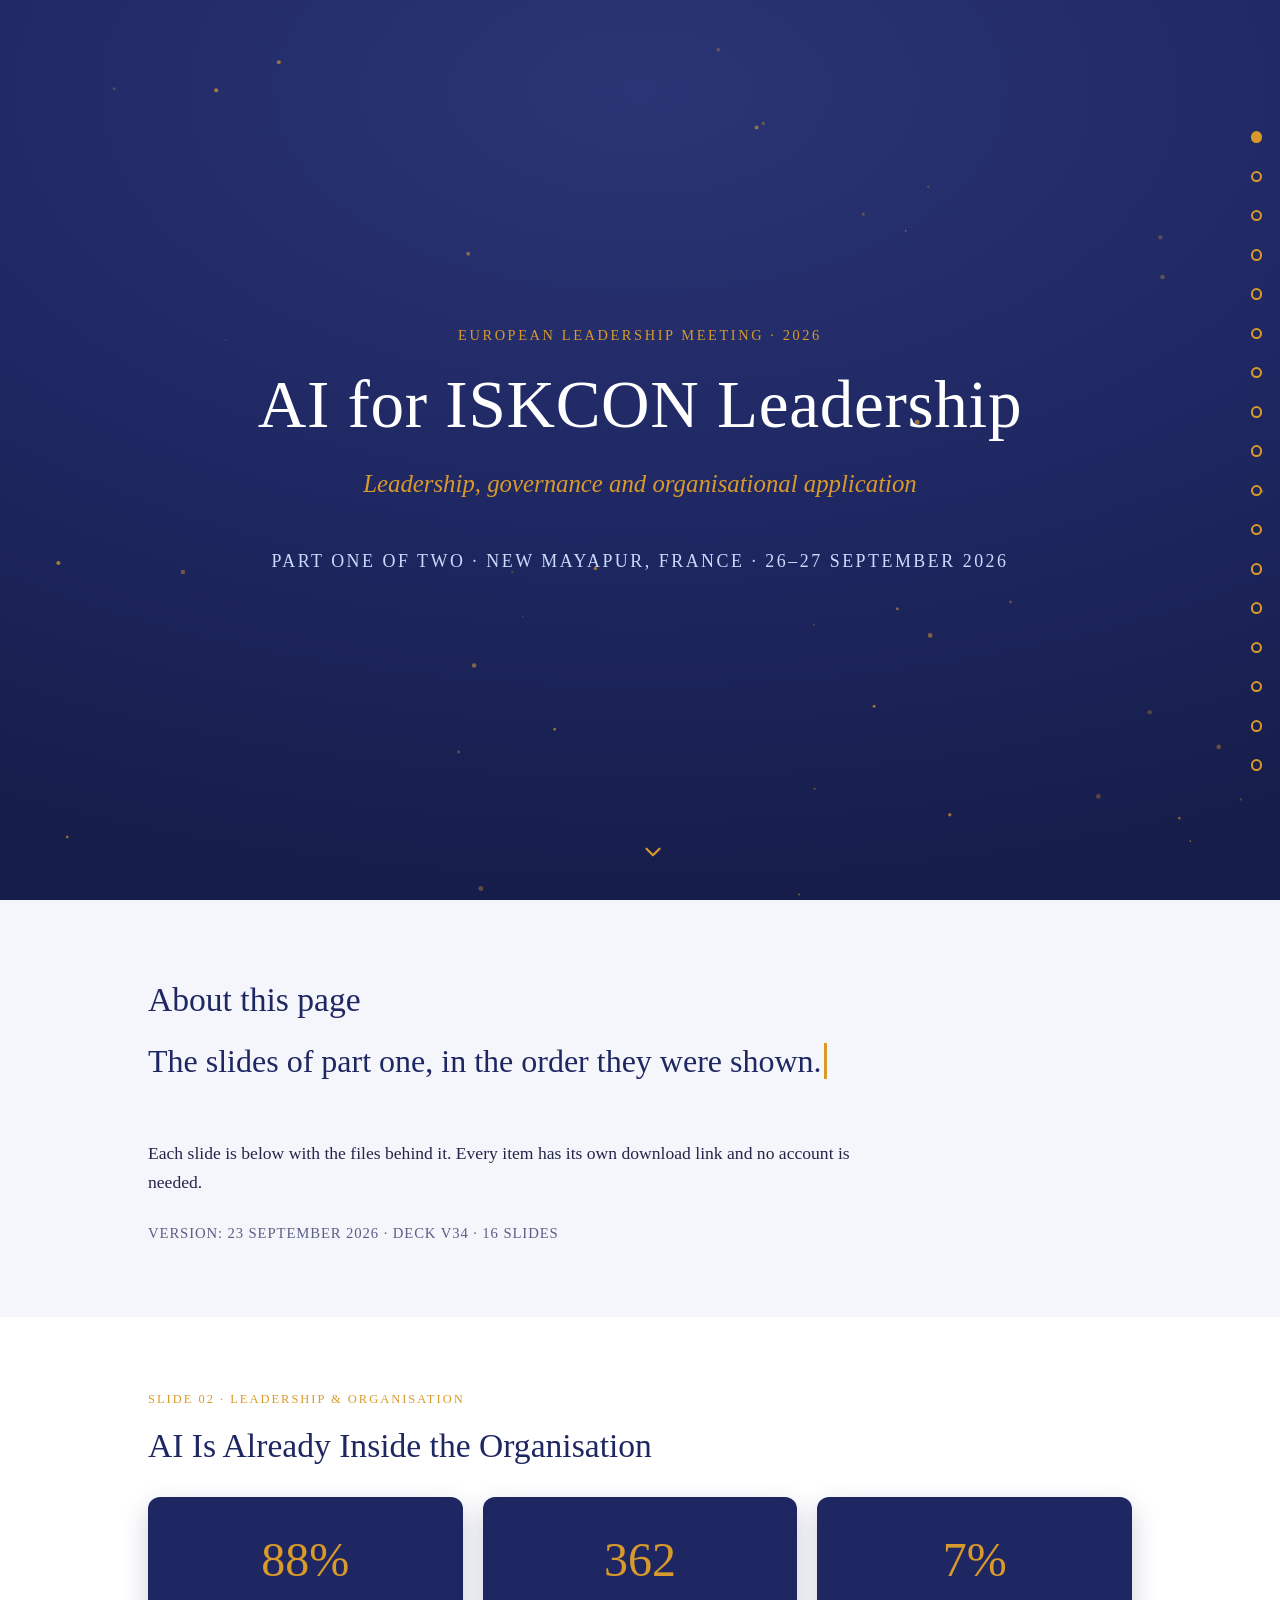
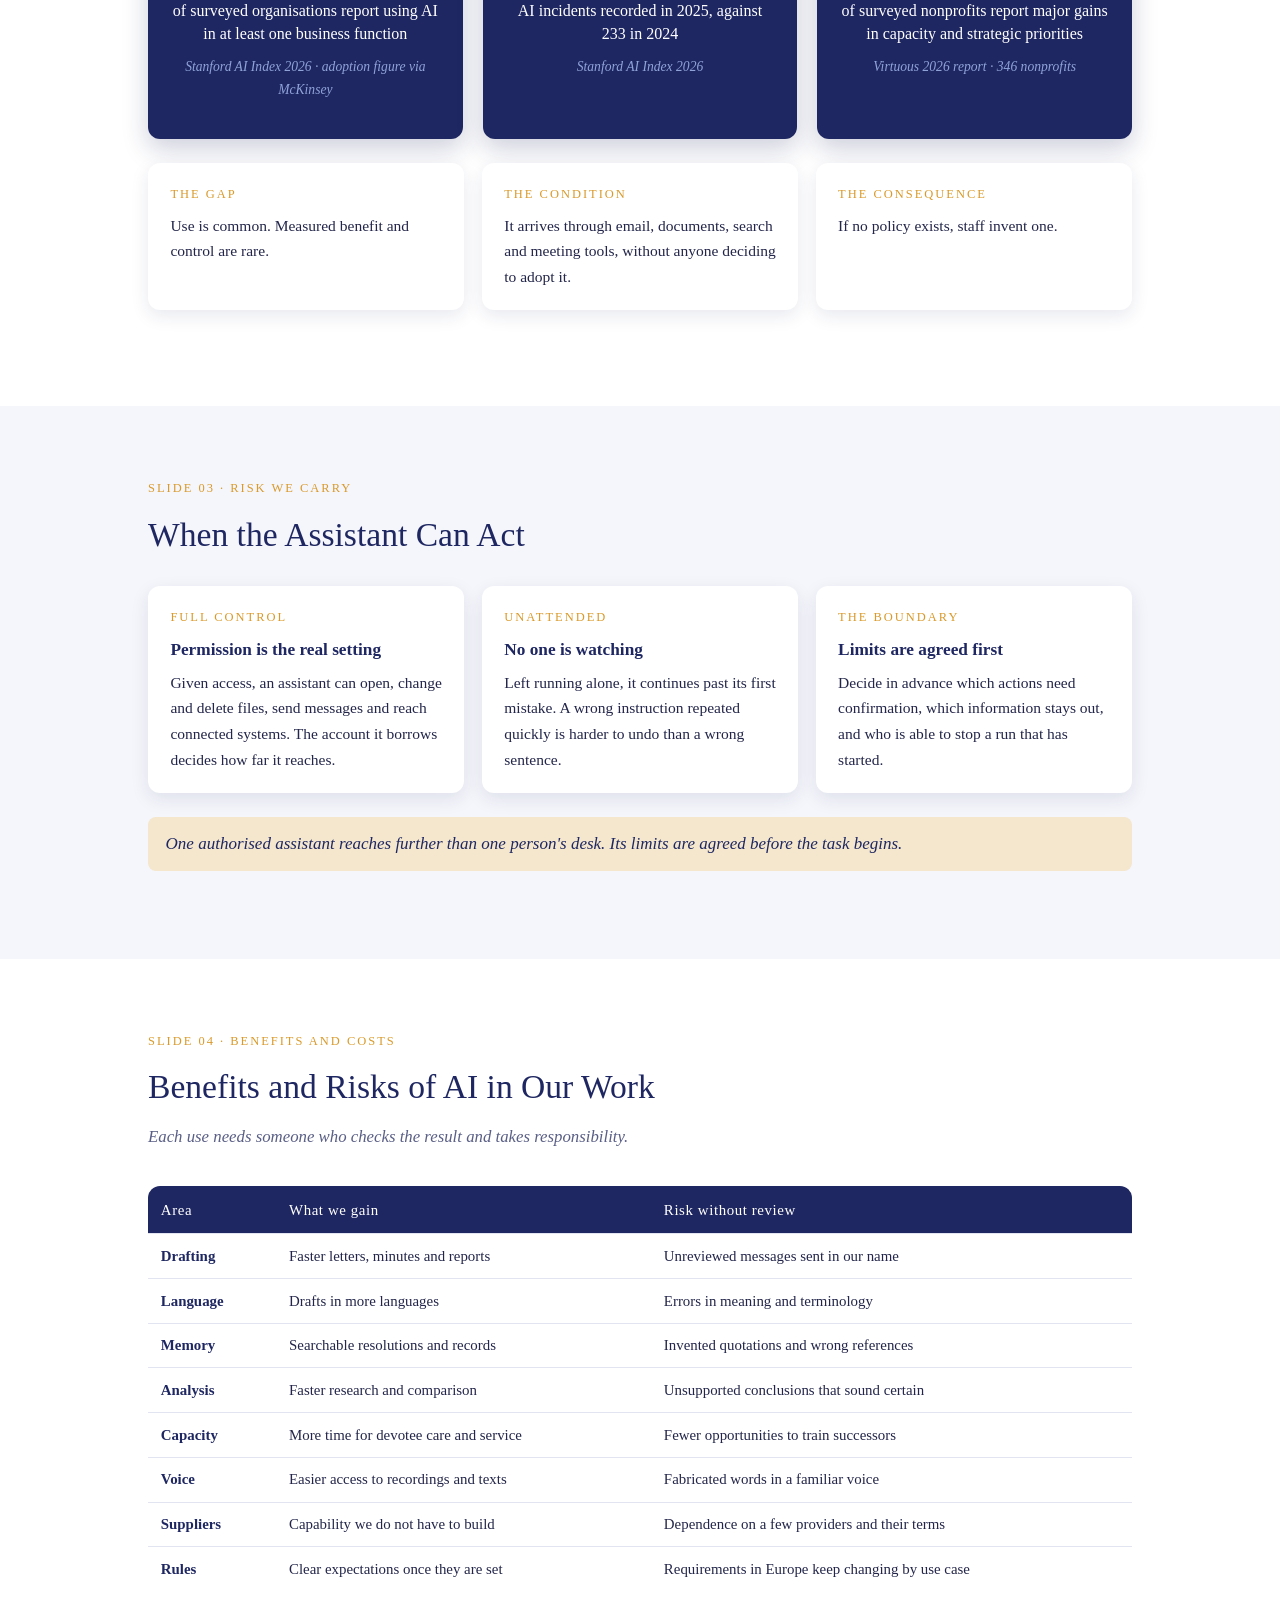
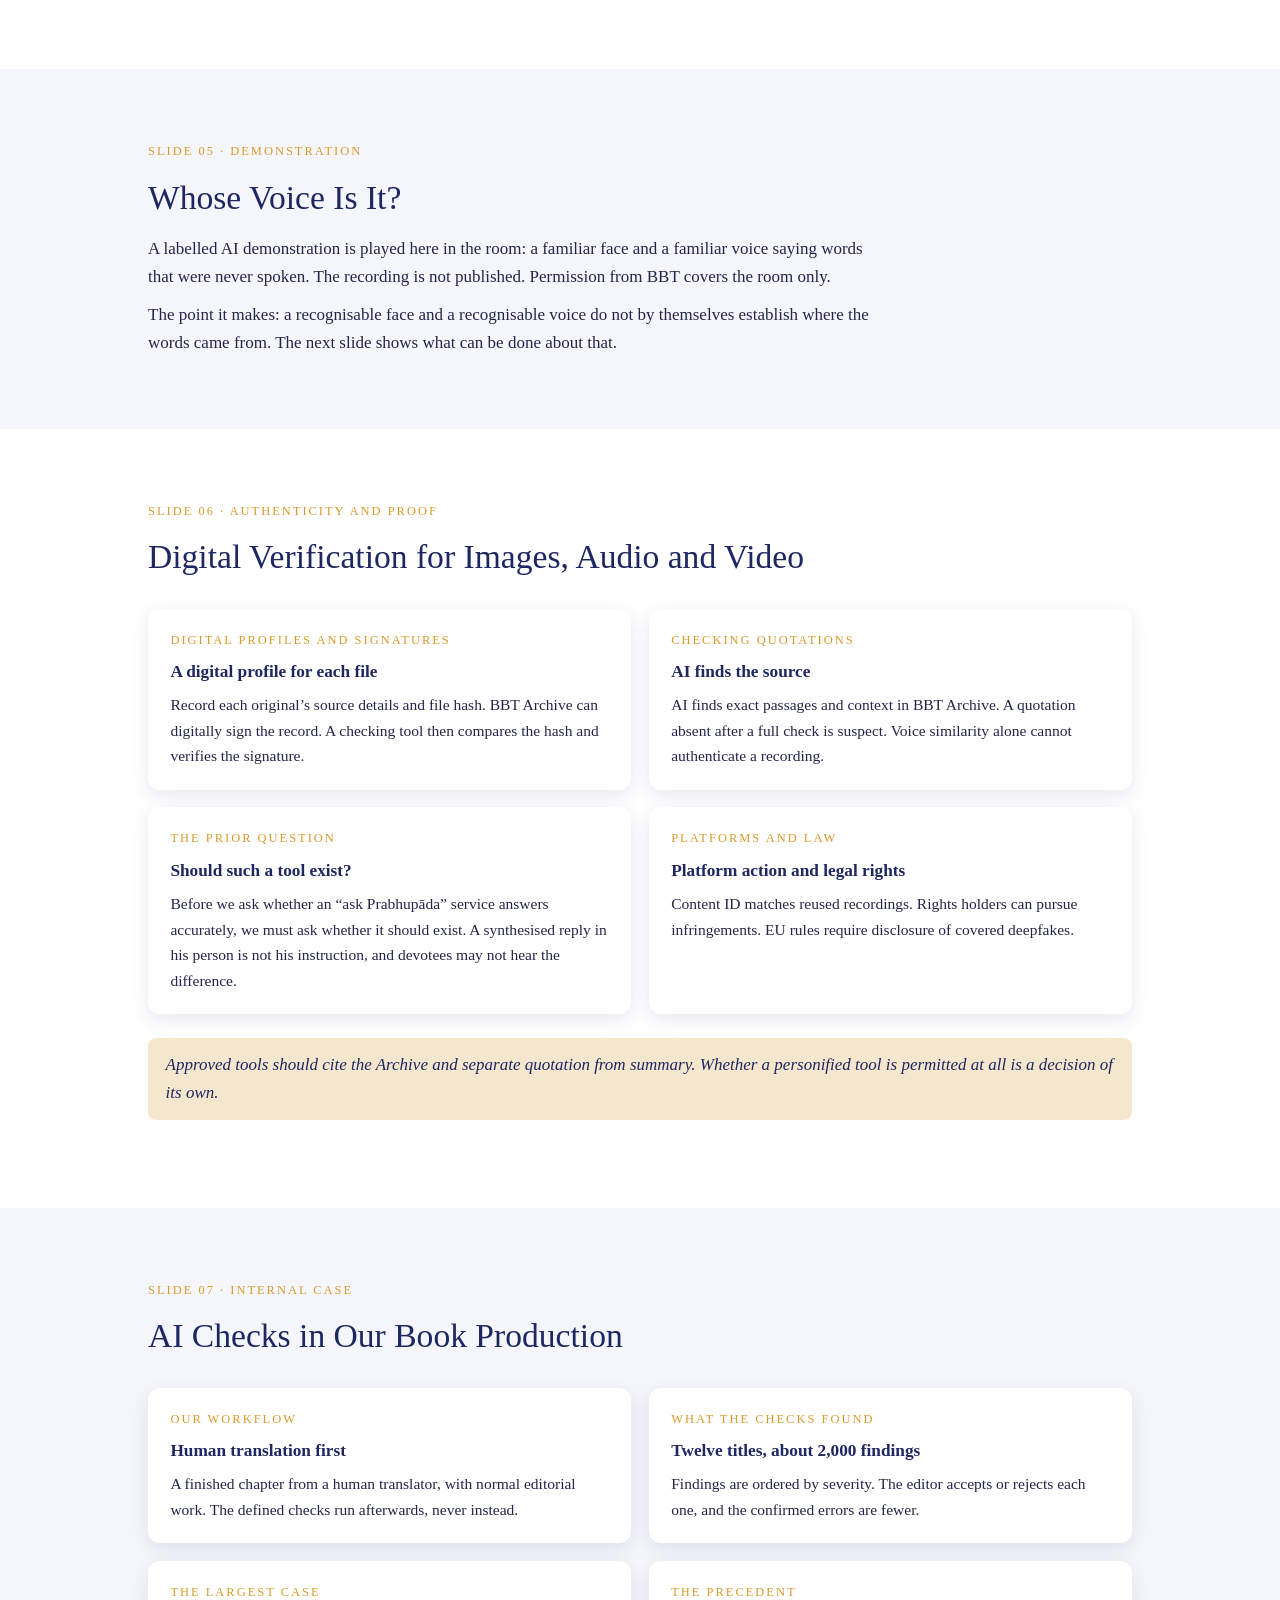
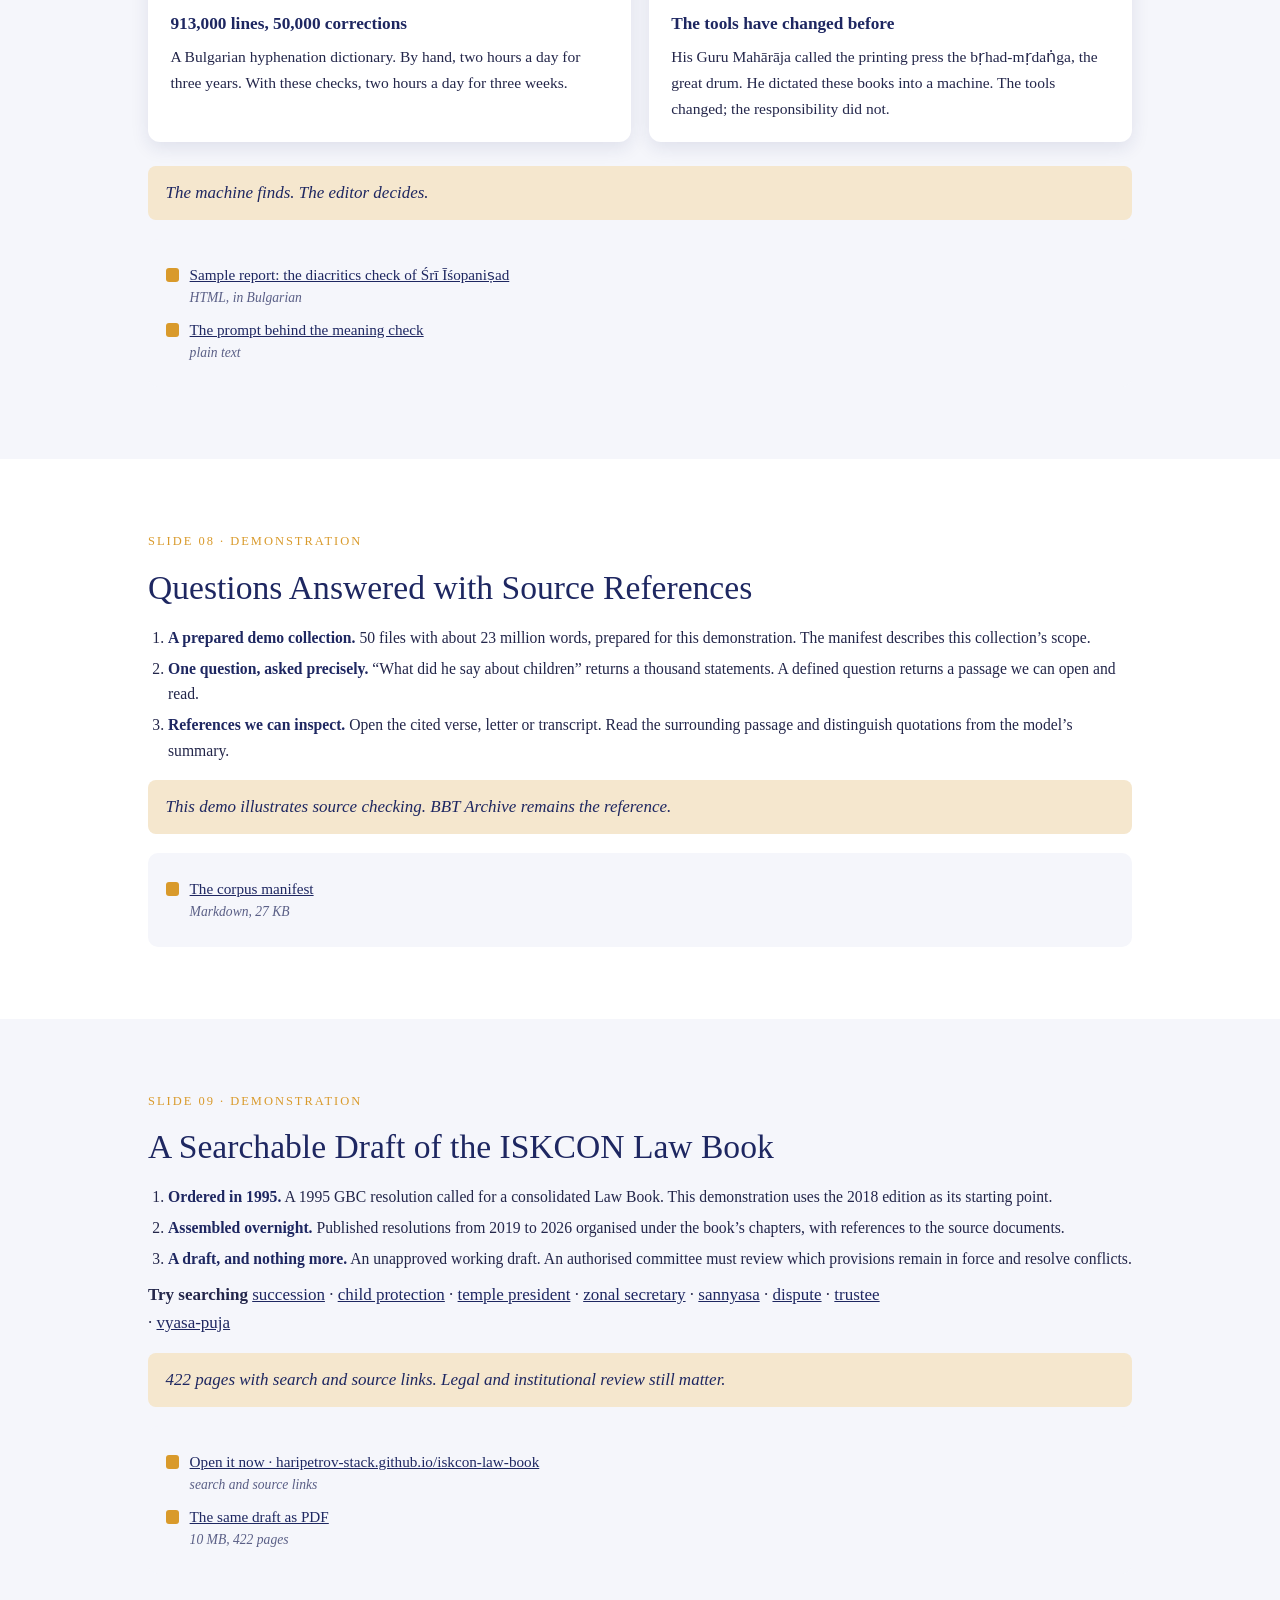
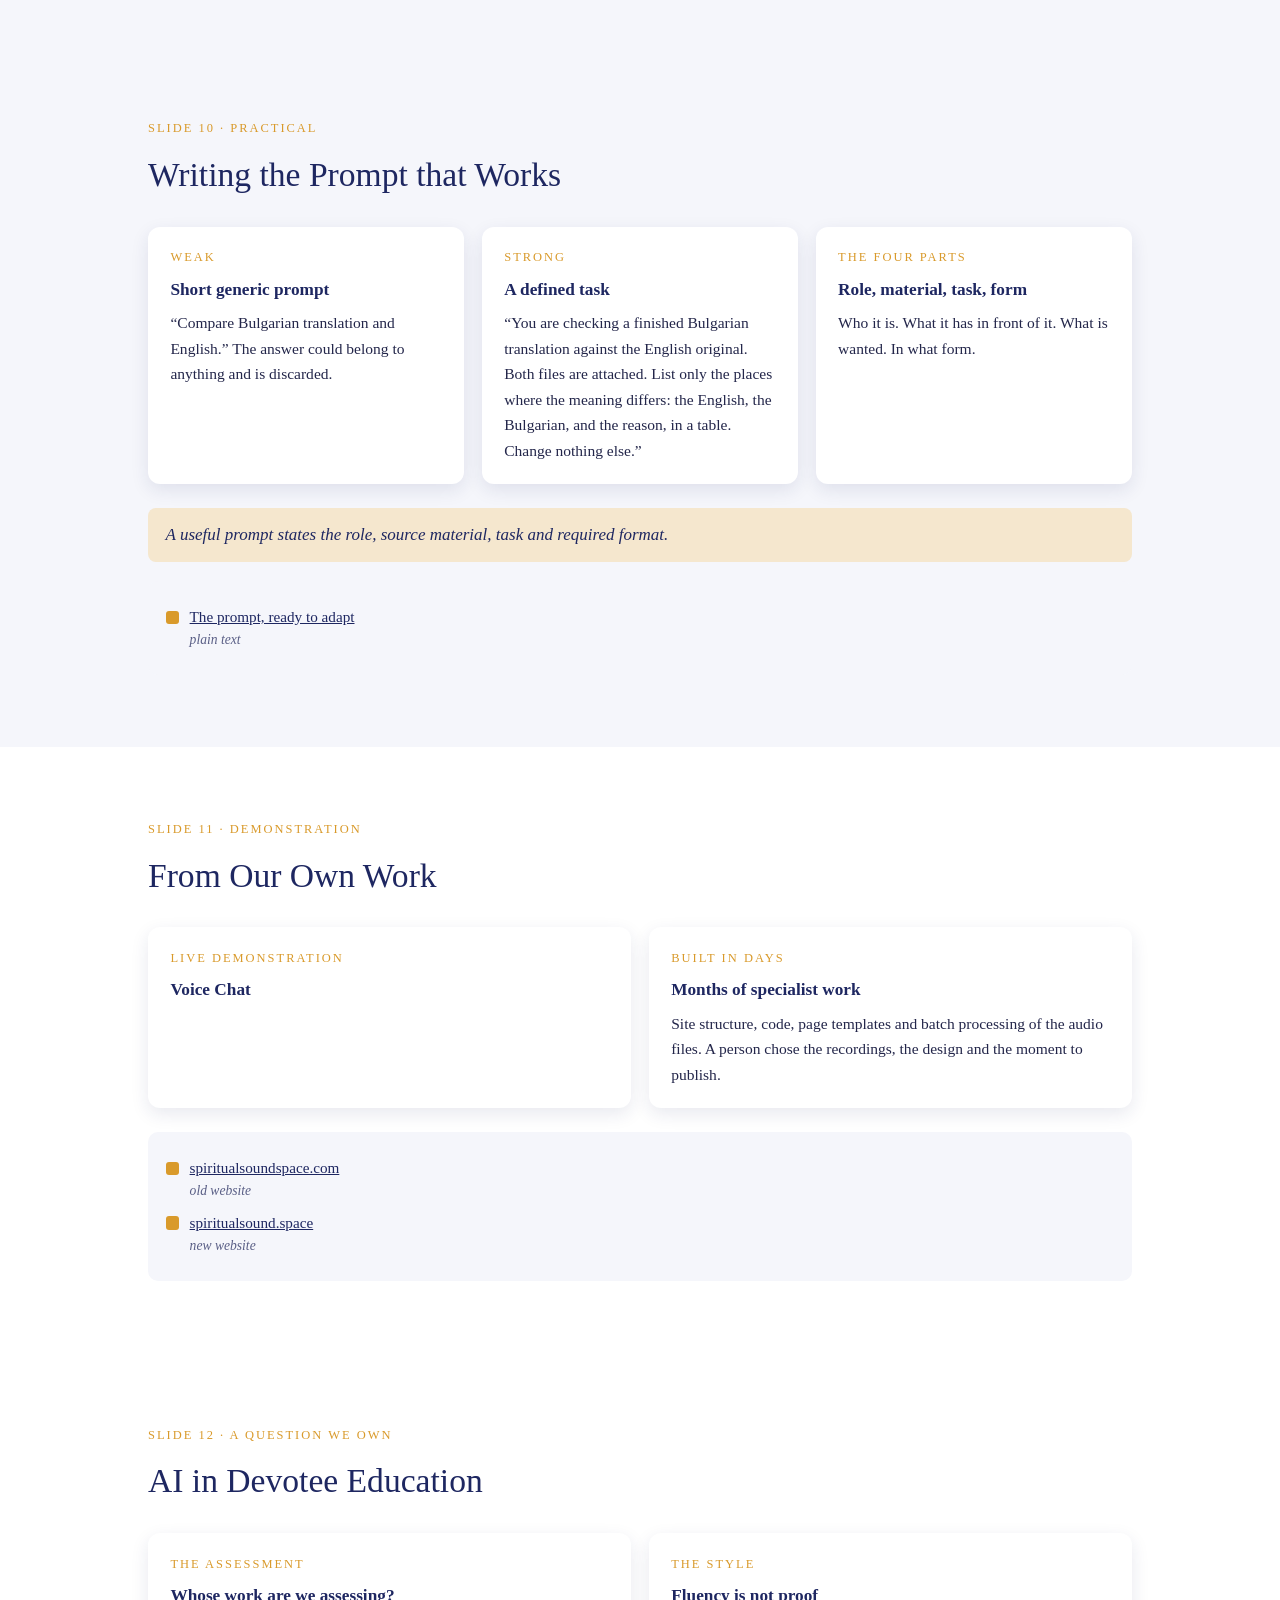
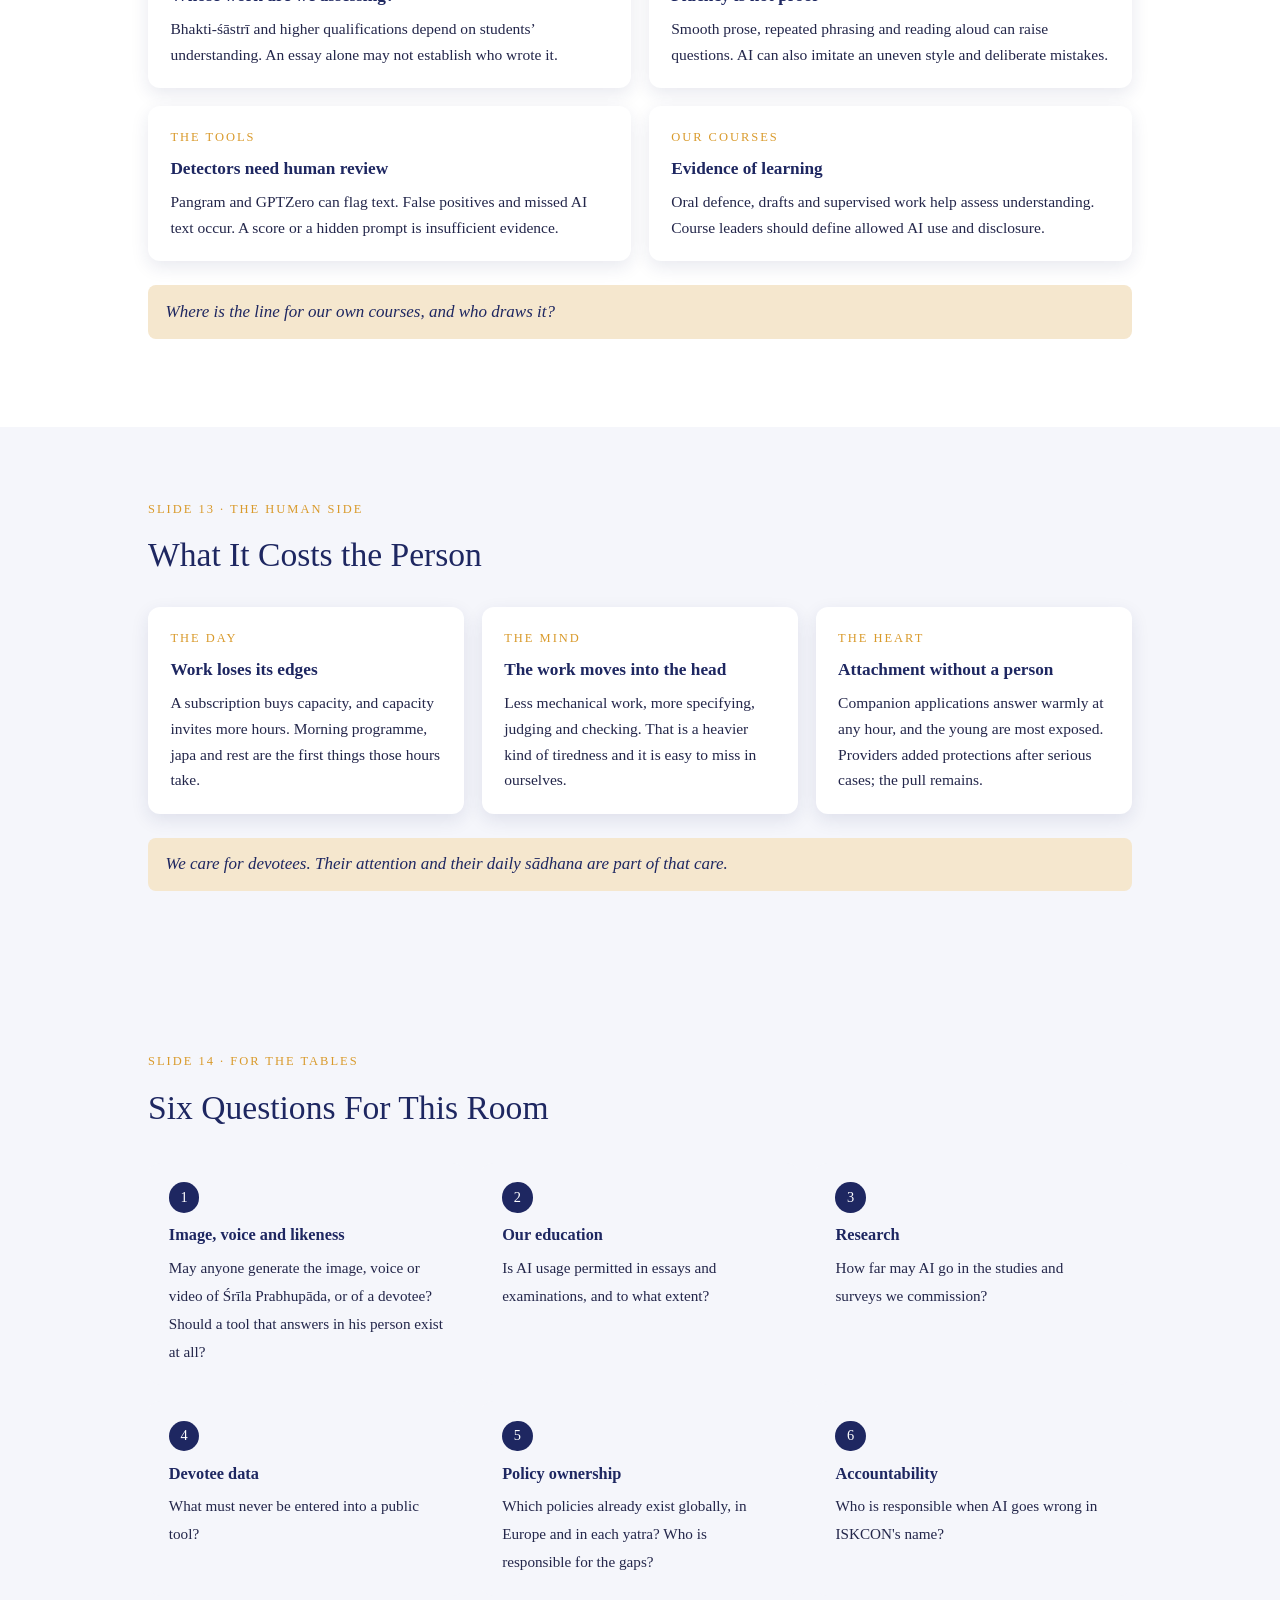
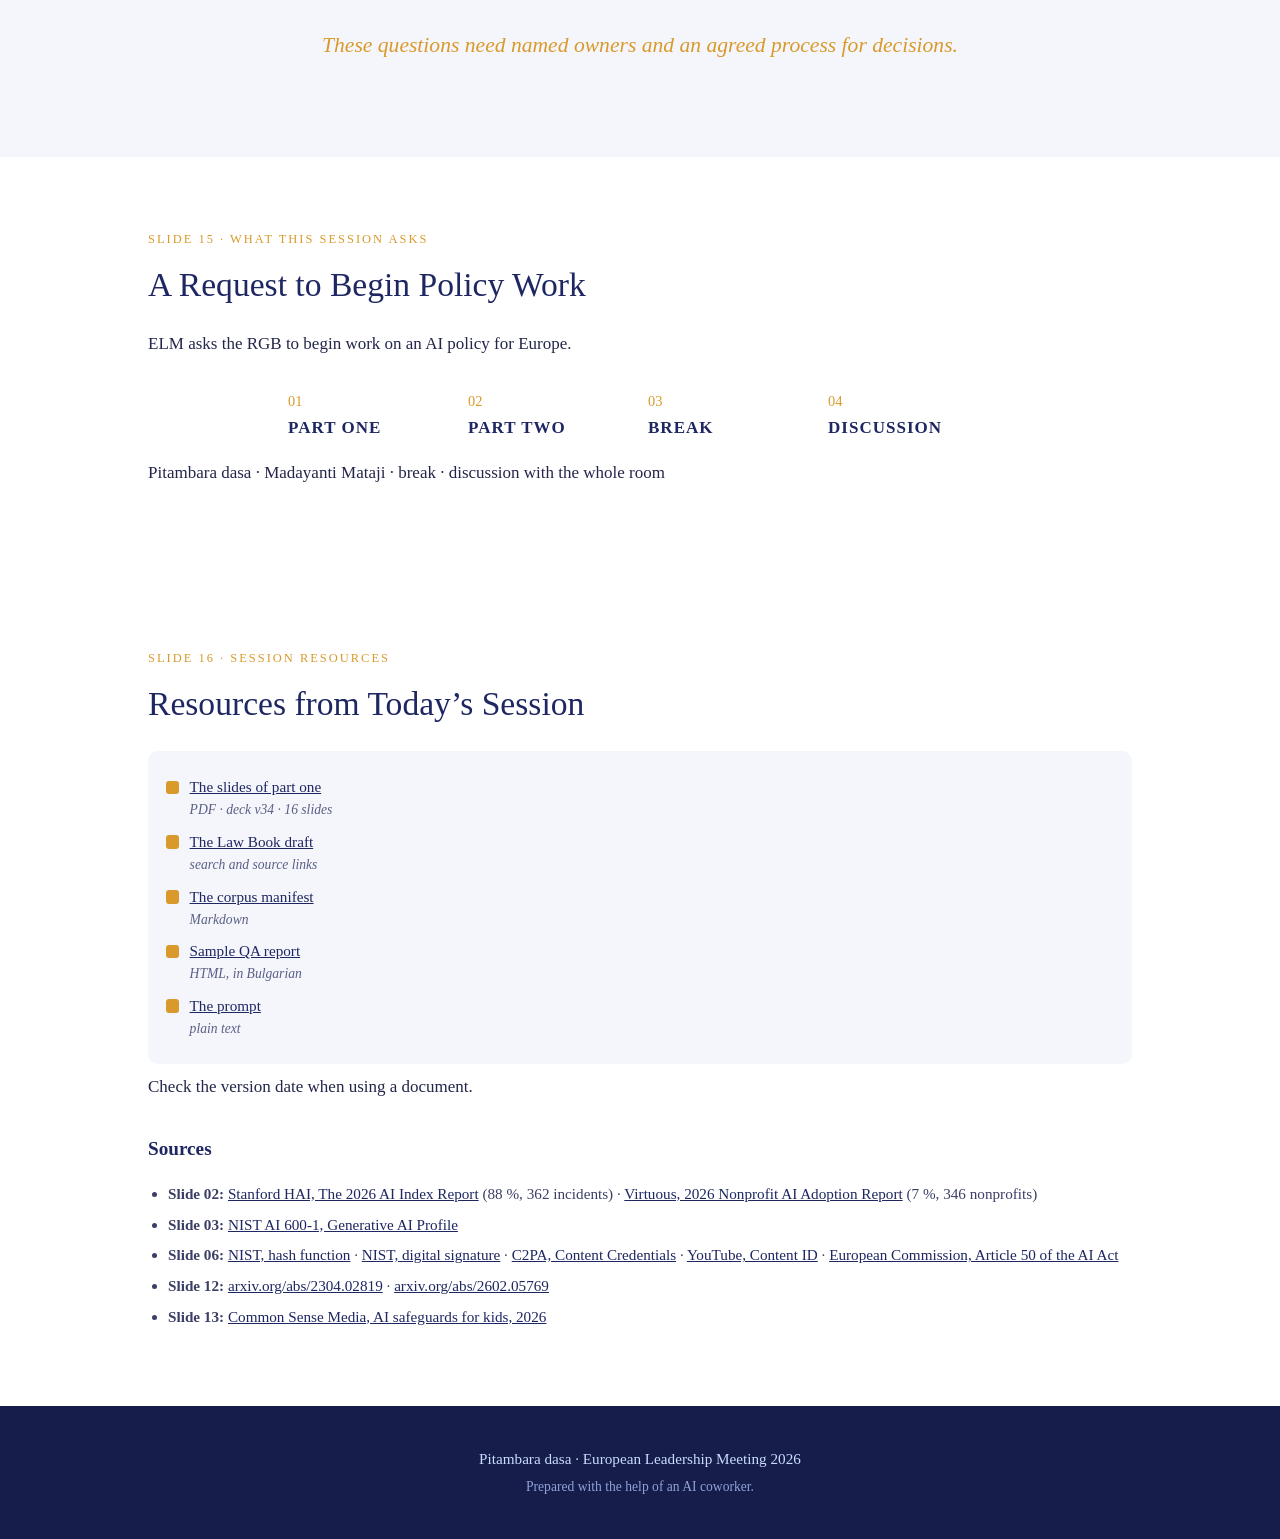
==== commit 8b130334: "fix(site): шестте въпроса преди молбата към RGB, както в дека Защо: Питамбара размени слайдове 14 и " ====
--- a/index.html
+++ b/index.html
@@ -194,8 +194,8 @@
   <li data-for="ownwork"><button aria-label="Slide 11"></button></li>
   <li data-for="education"><button aria-label="Slide 12"></button></li>
   <li data-for="human"><button aria-label="Slide 13"></button></li>
-  <li data-for="asks"><button aria-label="Slide 14"></button></li>
-  <li data-for="questions"><button aria-label="Slide 15"></button></li>
+  <li data-for="questions"><button aria-label="Slide 14"></button></li>
+  <li data-for="asks"><button aria-label="Slide 15"></button></li>
   <li data-for="resources"><button aria-label="Slide 16"></button></li>
 </ul>
 
@@ -317,11 +317,11 @@
 <div class="card"><span class="kick">The heart</span><b>Attachment without a person</b><p>Companion applications answer warmly at any hour, and the young are most exposed. Providers added protections after serious cases; the pull remains.</p></div>
 </div><p class="take rv">We care for devotees. Their attention and their daily sādhana are part of that care.</p>
 </div></section>
-<section id="asks"><div class="wrap"><span class="kick rv">Slide 14 · What this session asks</span><h2 class="rv">A Request to Begin Policy Work</h2>
+<section id="questions" class="soft"><div class="wrap"><span class="kick rv">Slide 14 · For the tables</span><h2 class="rv">Six Questions For This Room</h2>
+<div class="qs"><div class="q rv"><span class="n">1</span><b>Image, voice and likeness</b><span>May anyone generate the image, voice or video of Śrīla Prabhupāda, or of a devotee? Should a tool that answers in his person exist at all?</span></div><div class="q rv"><span class="n">2</span><b>Our education</b><span>Is AI usage permitted in essays and examinations, and to what extent?</span></div><div class="q rv"><span class="n">3</span><b>Research</b><span>How far may AI go in the studies and surveys we commission?</span></div><div class="q rv"><span class="n">4</span><b>Devotee data</b><span>What must never be entered into a public tool?</span></div><div class="q rv"><span class="n">5</span><b>Policy ownership</b><span>Which policies already exist globally, in Europe and in each yatra? Who is responsible for the gaps?</span></div><div class="q rv"><span class="n">6</span><b>Accountability</b><span>Who is responsible when AI goes wrong in ISKCON&#x27;s name?</span></div></div><p class="qmotto rv">These questions need named owners and an agreed process for decisions.</p>
+</div></section>
+<section id="asks"><div class="wrap"><span class="kick rv">Slide 15 · What this session asks</span><h2 class="rv">A Request to Begin Policy Work</h2>
 <p class="big rv">ELM asks the RGB to begin work on an AI policy for Europe.</p><div class="prog rv"><div><span class="n">01</span><b>Part one</b></div><div><span class="n">02</span><b>Part two</b></div><div><span class="n">03</span><b>Break</b></div><div><span class="n">04</span><b>Discussion</b></div></div><p class="next rv">Pitambara dasa · Madayanti Mataji · break · discussion with the whole room</p>
-</div></section>
-<section id="questions" class="soft"><div class="wrap"><span class="kick rv">Slide 15 · For the tables</span><h2 class="rv">Six Questions For This Room</h2>
-<div class="qs"><div class="q rv"><span class="n">1</span><b>Image, voice and likeness</b><span>May anyone generate the image, voice or video of Śrīla Prabhupāda, or of a devotee? Should a tool that answers in his person exist at all?</span></div><div class="q rv"><span class="n">2</span><b>Our education</b><span>Is AI usage permitted in essays and examinations, and to what extent?</span></div><div class="q rv"><span class="n">3</span><b>Research</b><span>How far may AI go in the studies and surveys we commission?</span></div><div class="q rv"><span class="n">4</span><b>Devotee data</b><span>What must never be entered into a public tool?</span></div><div class="q rv"><span class="n">5</span><b>Policy ownership</b><span>Which policies already exist globally, in Europe and in each yatra? Who is responsible for the gaps?</span></div><div class="q rv"><span class="n">6</span><b>Accountability</b><span>Who is responsible when AI goes wrong in ISKCON&#x27;s name?</span></div></div><p class="qmotto rv">These questions need named owners and an agreed process for decisions.</p>
 </div></section>
 <section id="resources"><div class="wrap"><span class="kick rv">Slide 16 · Session resources</span><h2 class="rv">Resources from Today’s Session</h2>
 <ul class="mat">
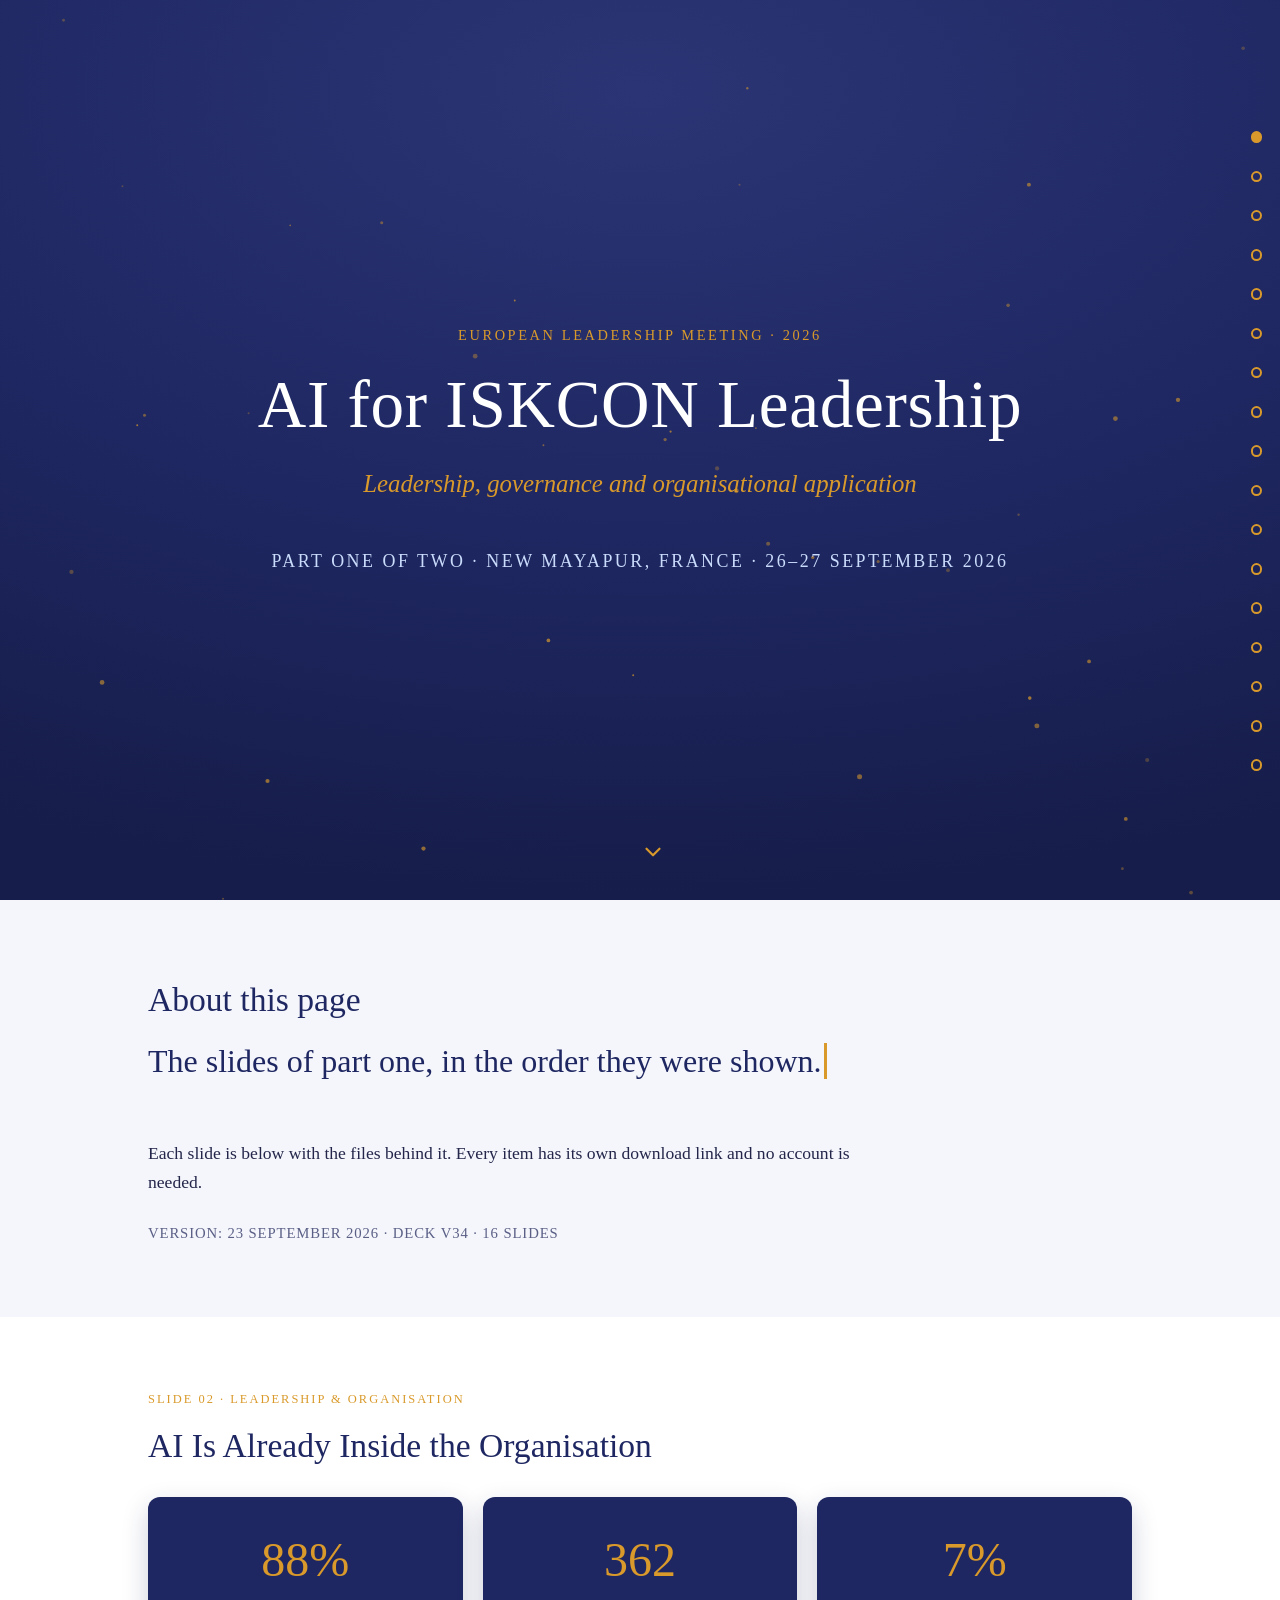
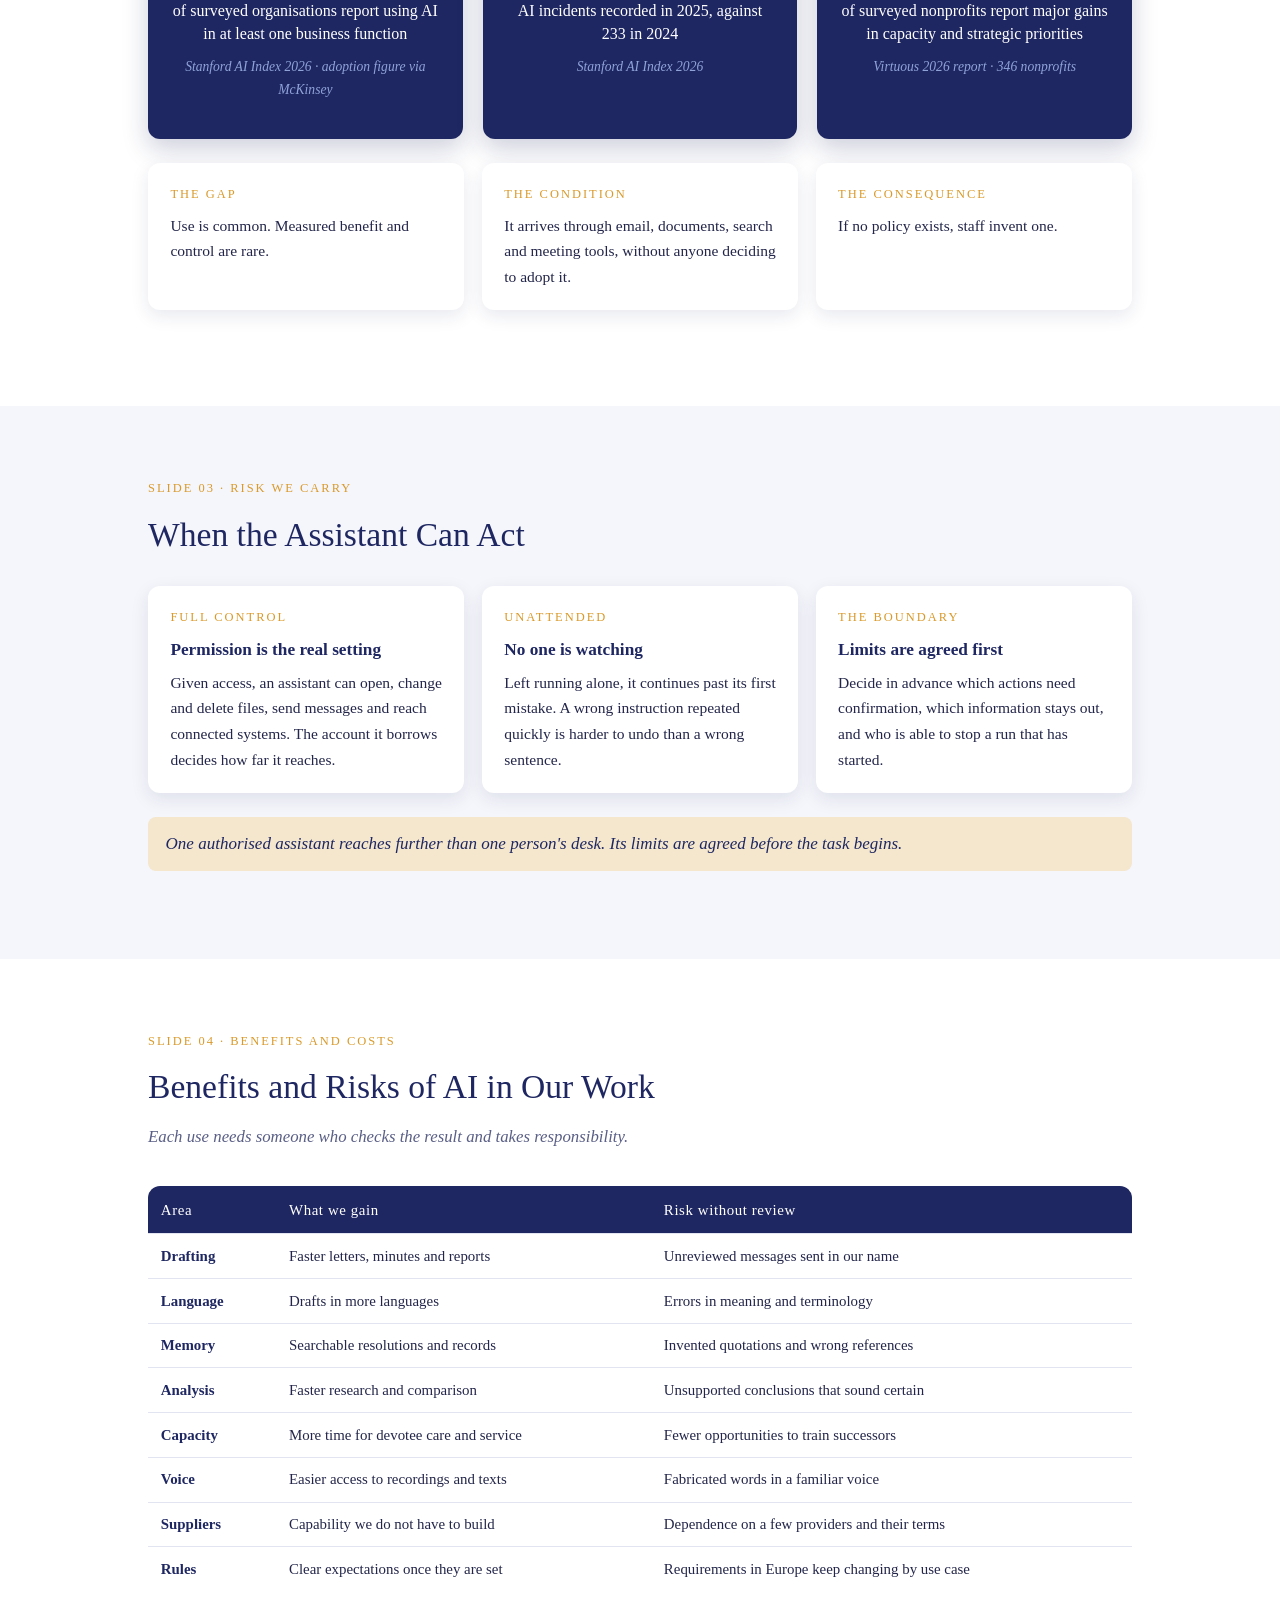
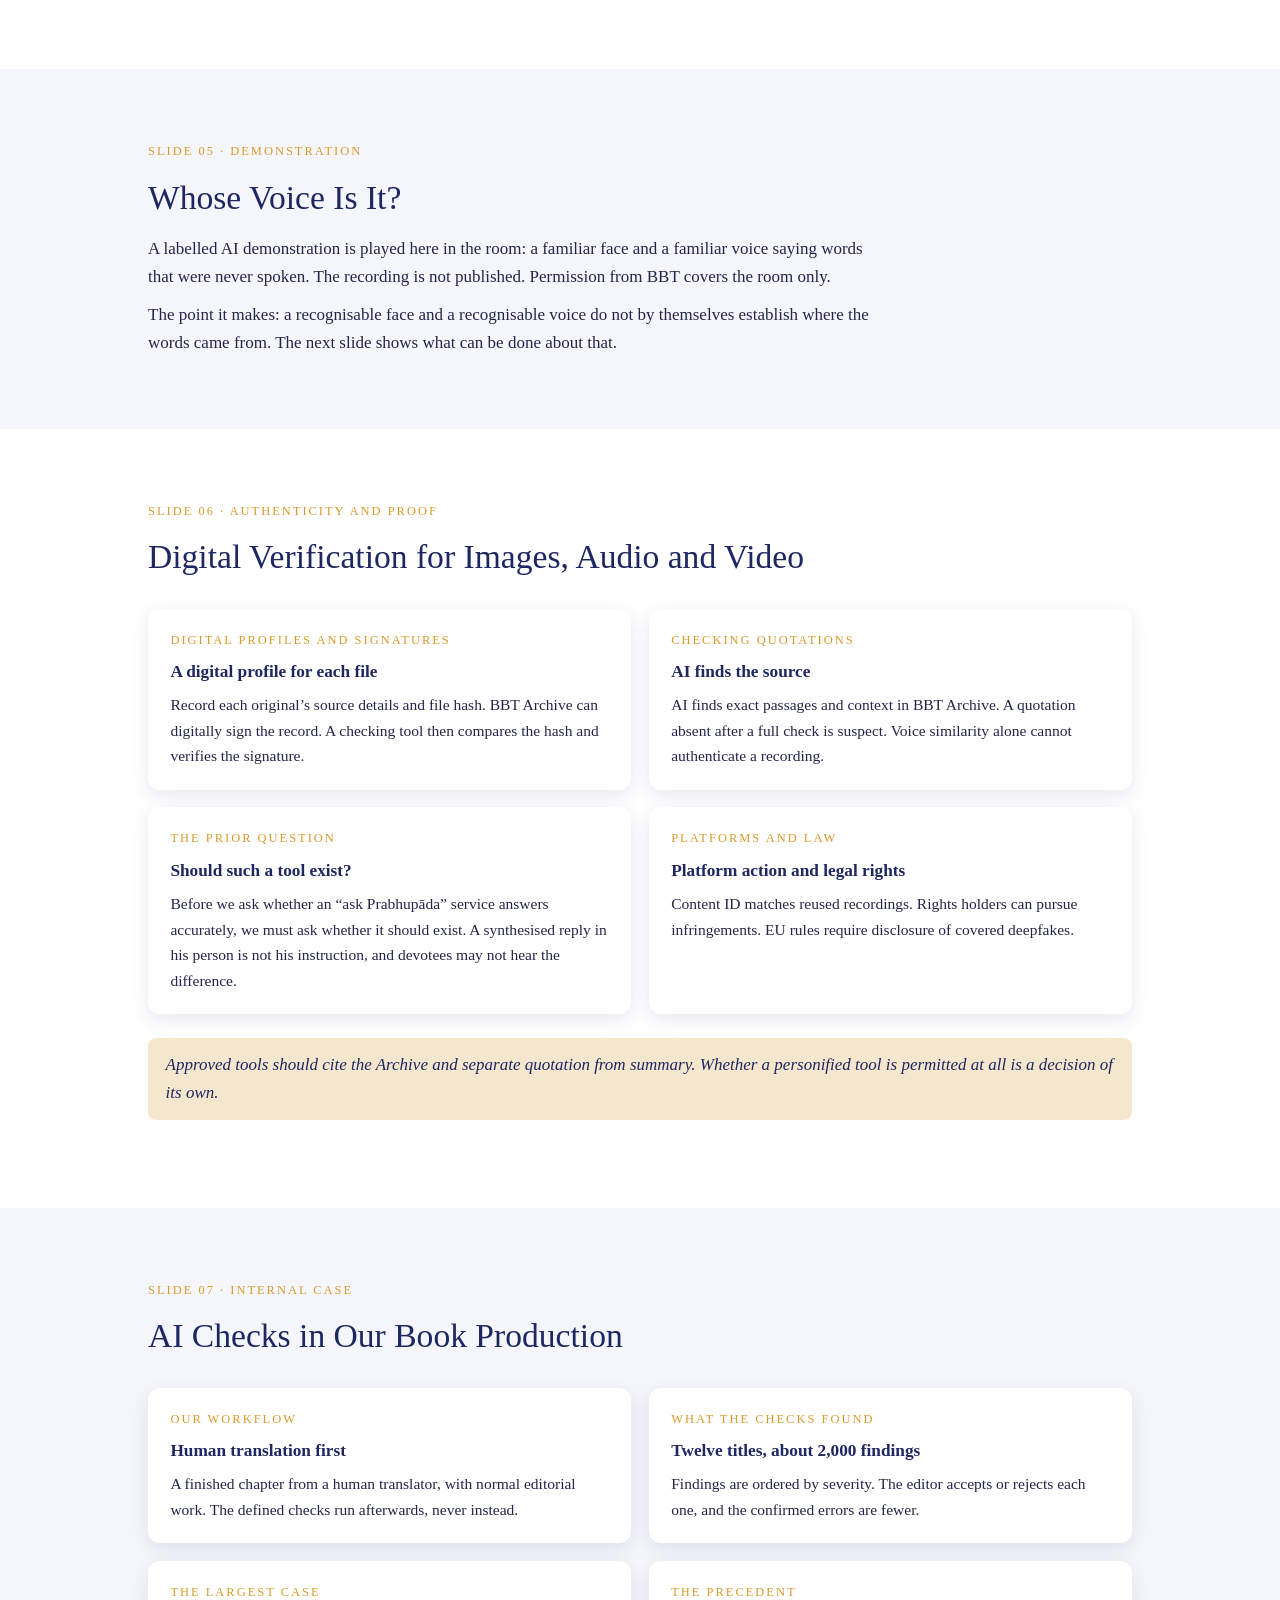
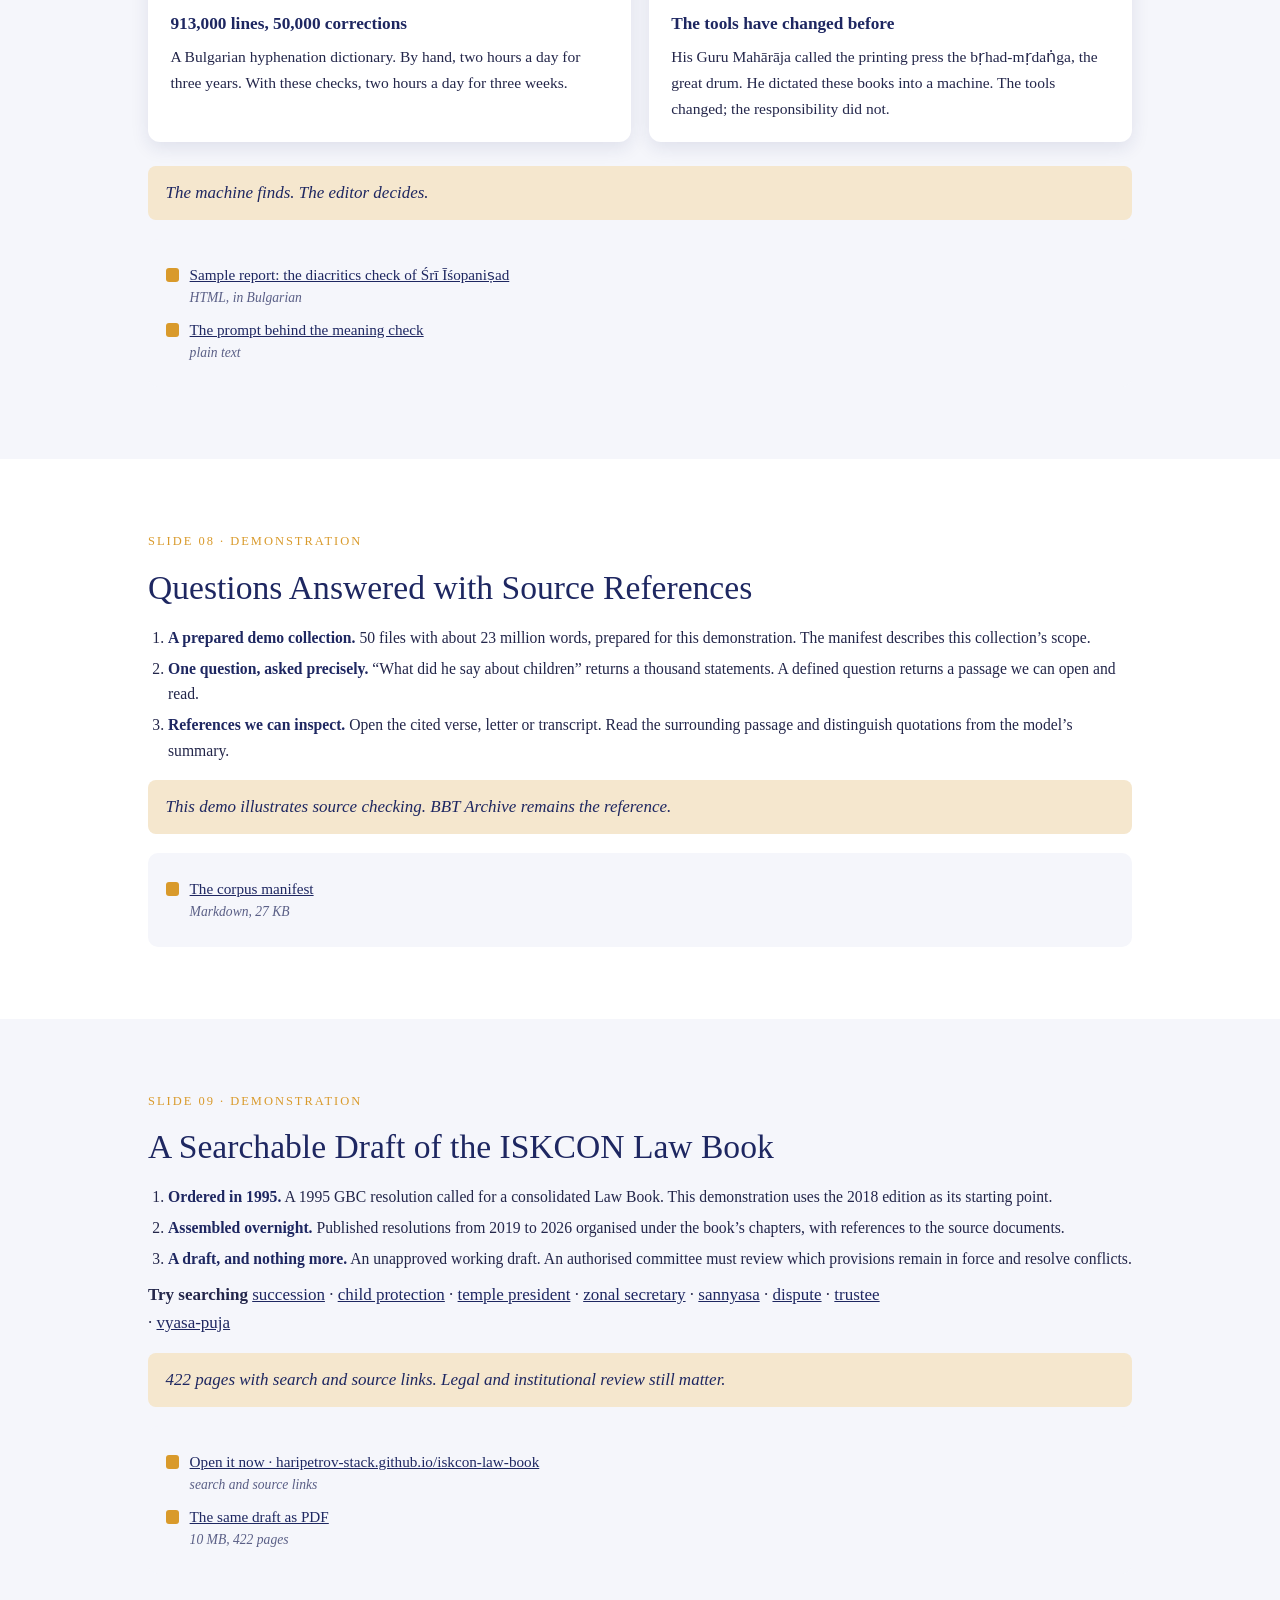
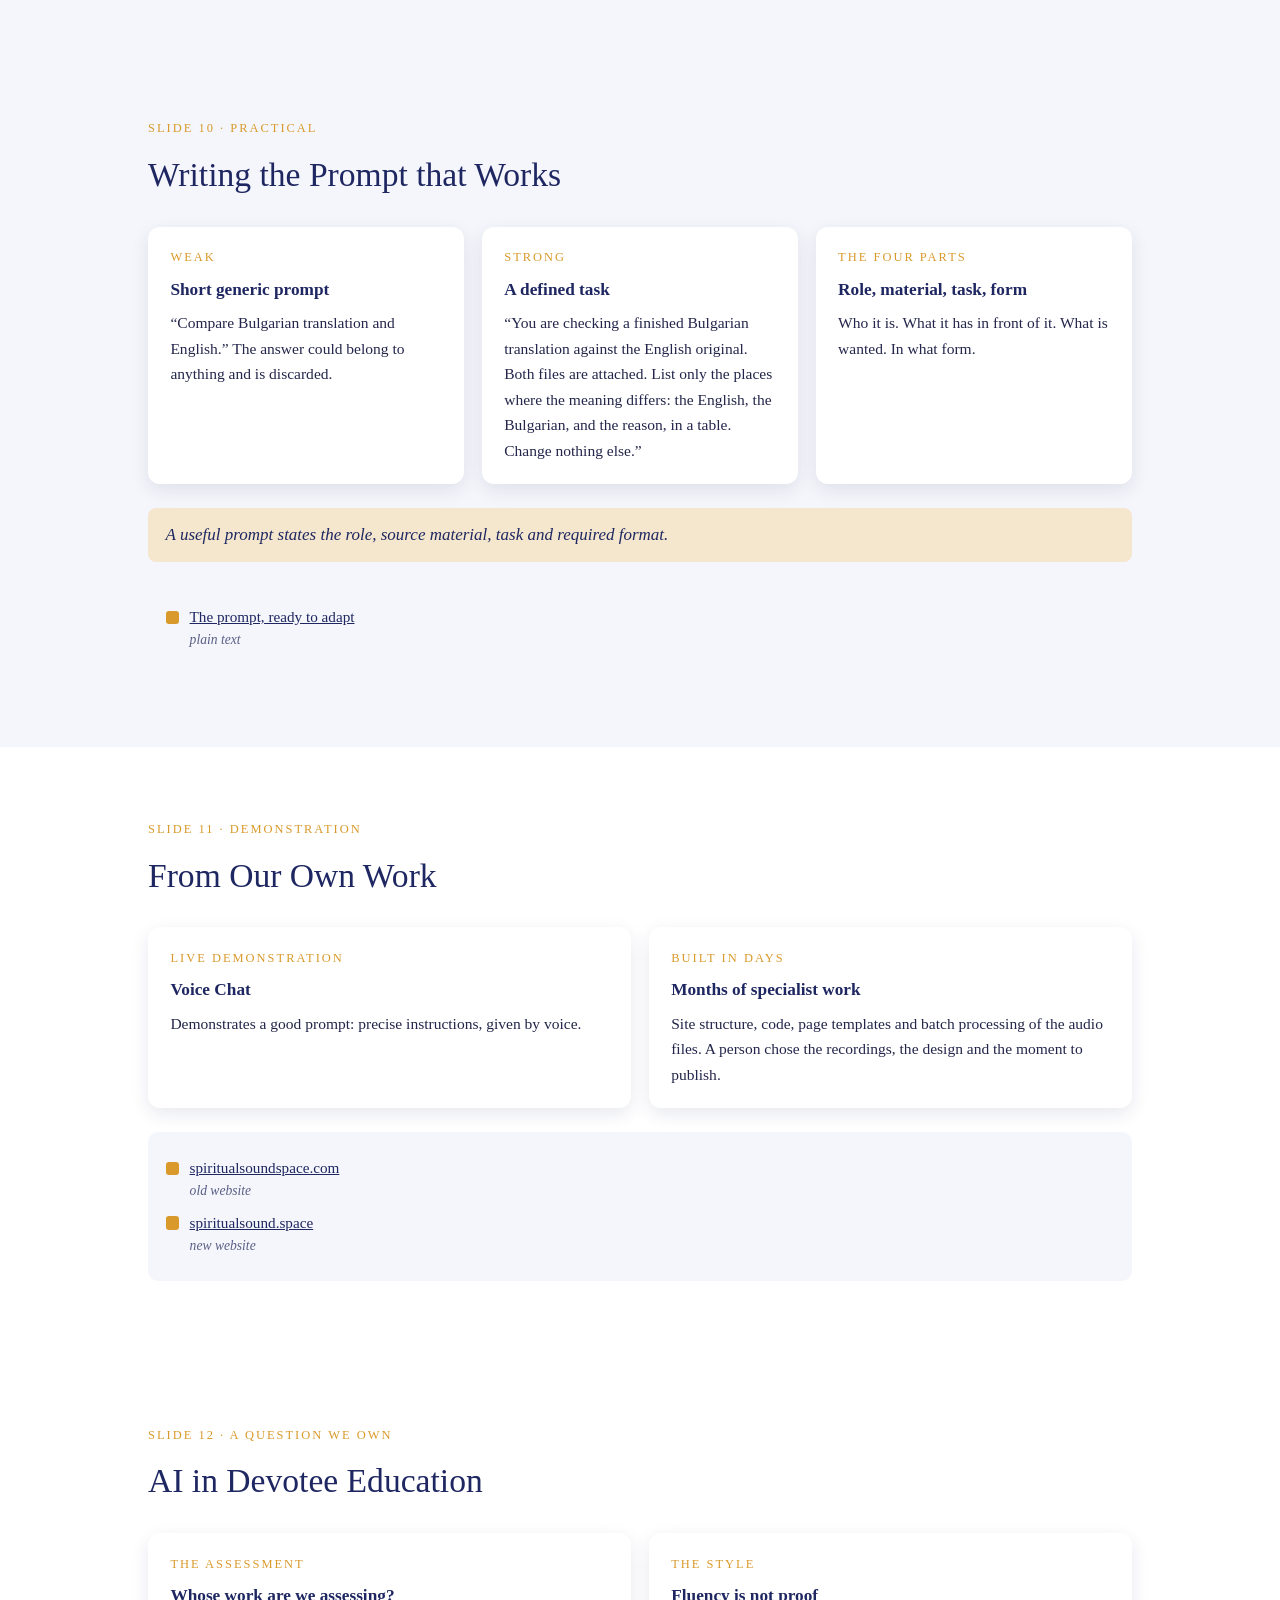
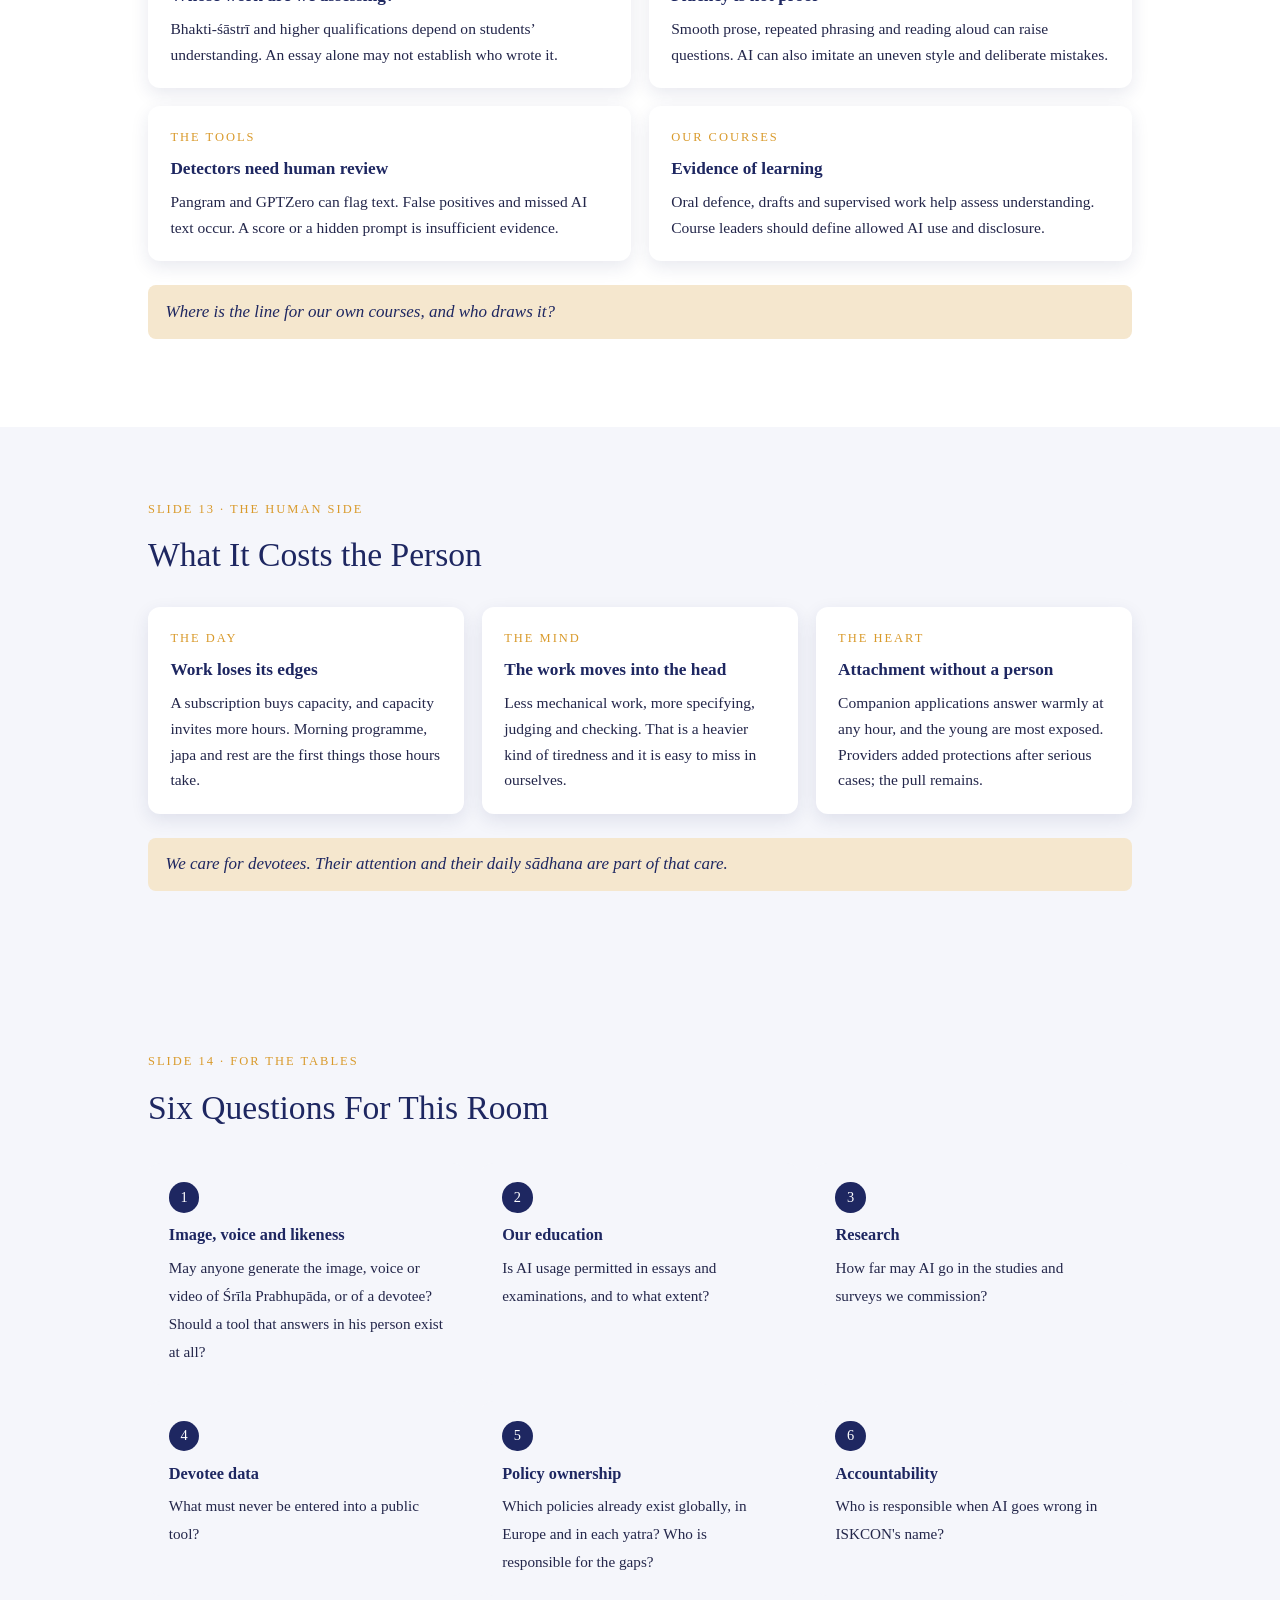
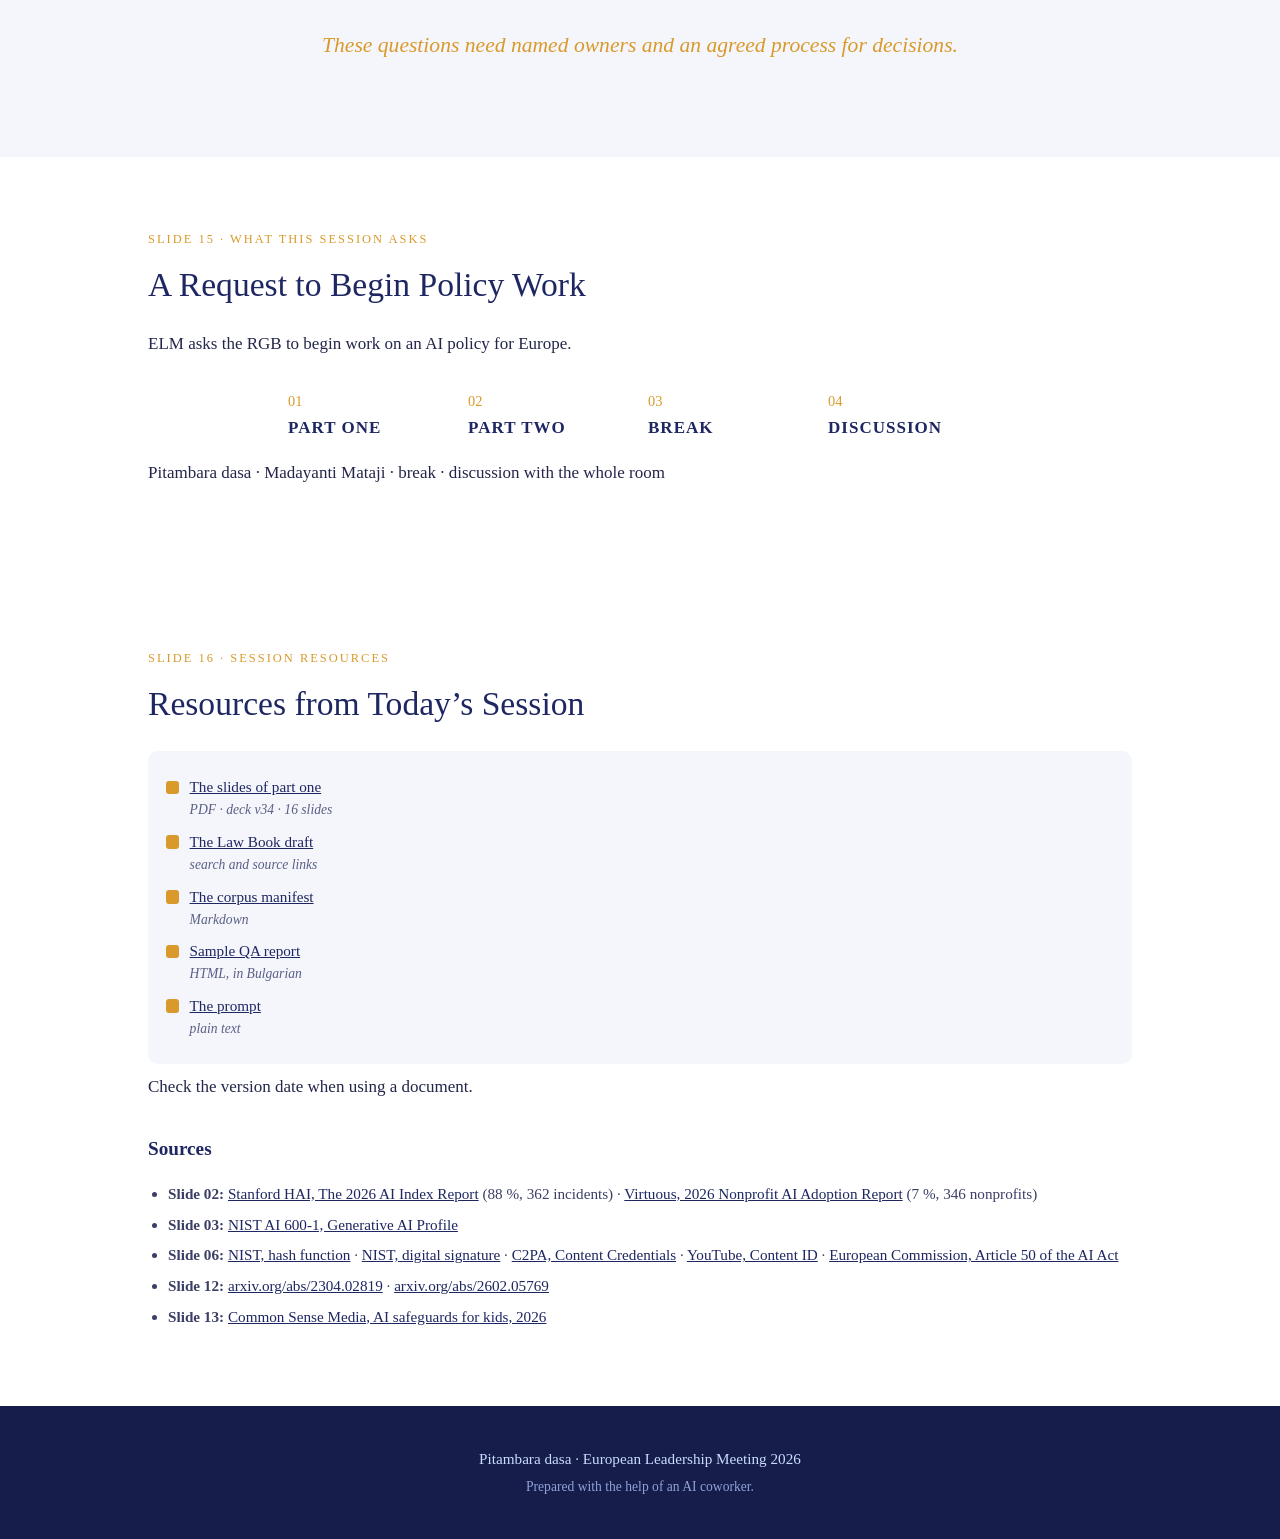
==== commit 688173bc: "fix(site): пояснение под Voice Chat, както на слайд 11 Защо: Питамбара добави на слайда кратко поясн" ====
--- a/index.html
+++ b/index.html
@@ -295,7 +295,7 @@
 </div></section>
 <section id="ownwork"><div class="wrap"><span class="kick rv">Slide 11 · Demonstration</span><h2 class="rv">From Our Own Work</h2>
 <div class="two">
-<div class="card"><span class="kick">Live demonstration</span><b>Voice Chat</b></div>
+<div class="card"><span class="kick">Live demonstration</span><b>Voice Chat</b><p>Demonstrates a good prompt: precise instructions, given by voice.</p></div>
 <div class="card"><span class="kick">Built in days</span><b>Months of specialist work</b><p>Site structure, code, page templates and batch processing of the audio files. A person chose the recordings, the design and the moment to publish.</p></div>
 </div><ul class="mat">
 <li><a href="https://spiritualsoundspace.com" rel="noopener">spiritualsoundspace.com</a><span class="sz">old website</span></li>
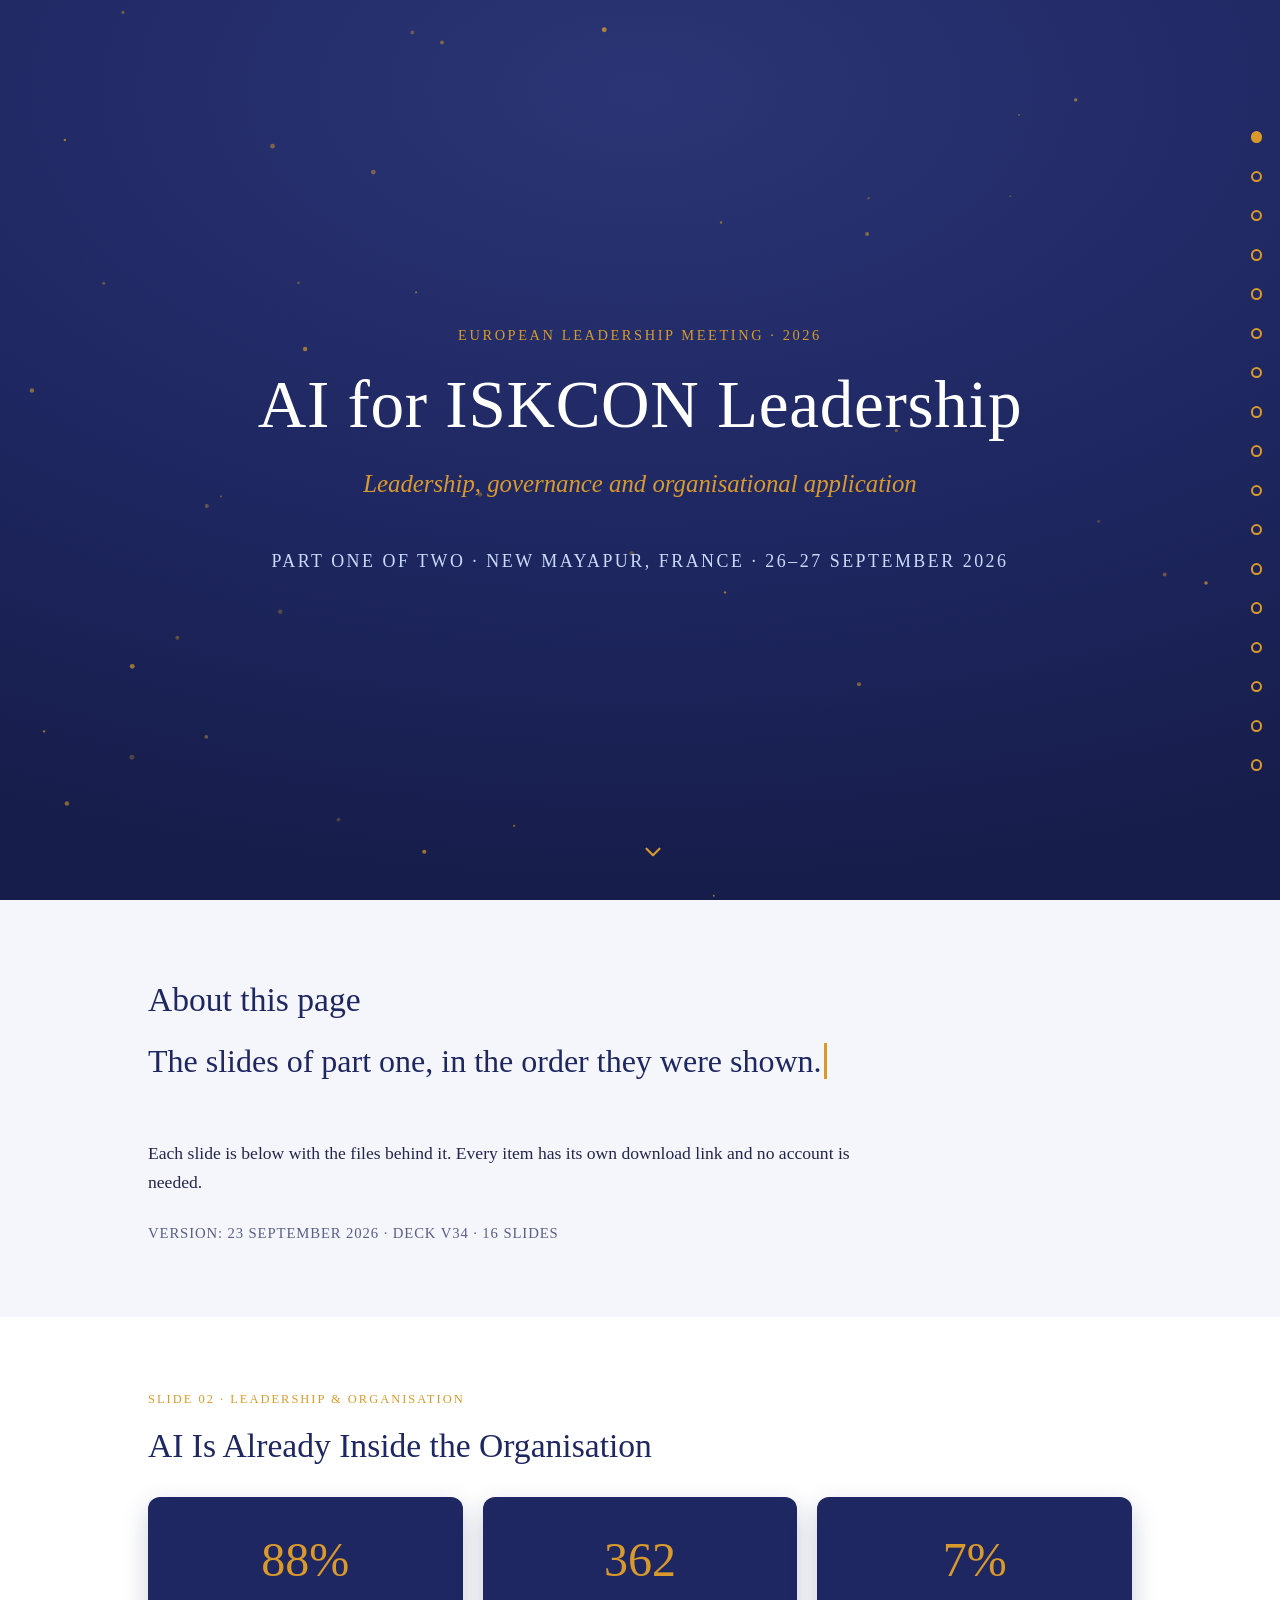
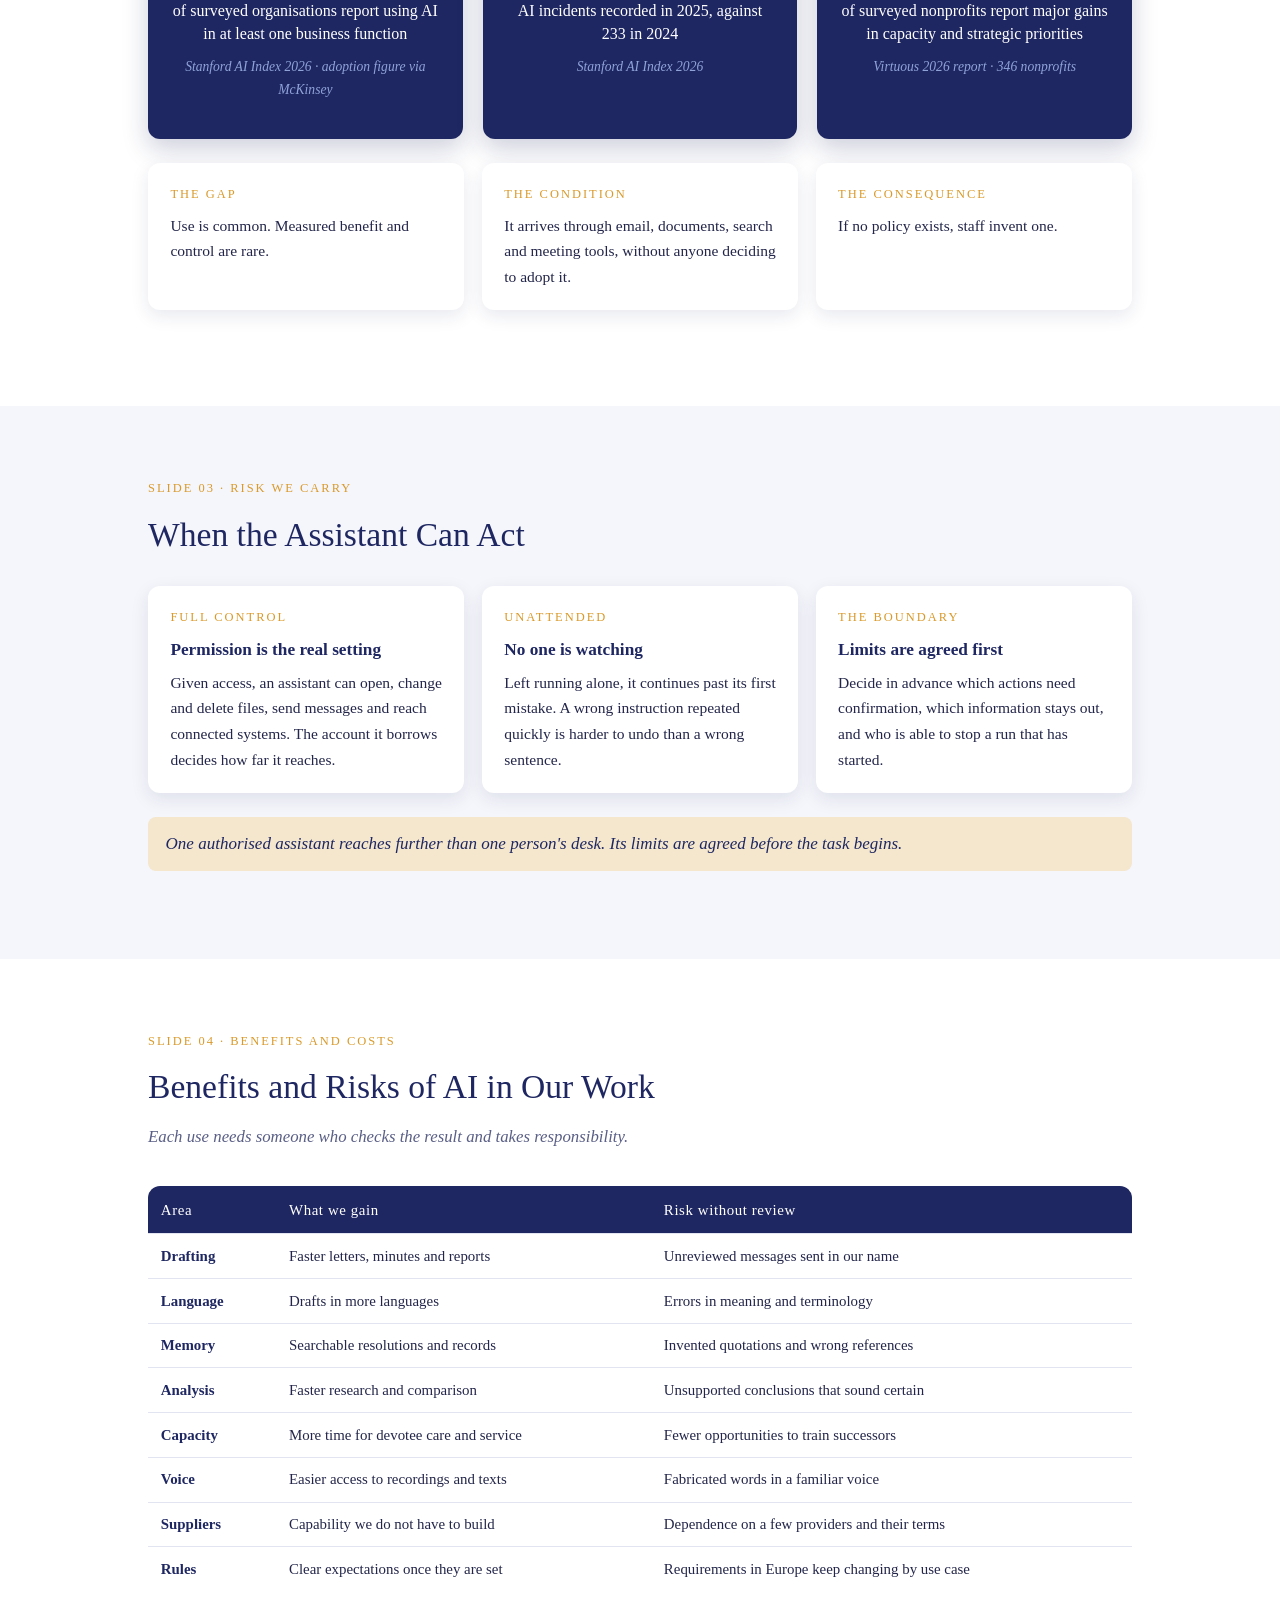
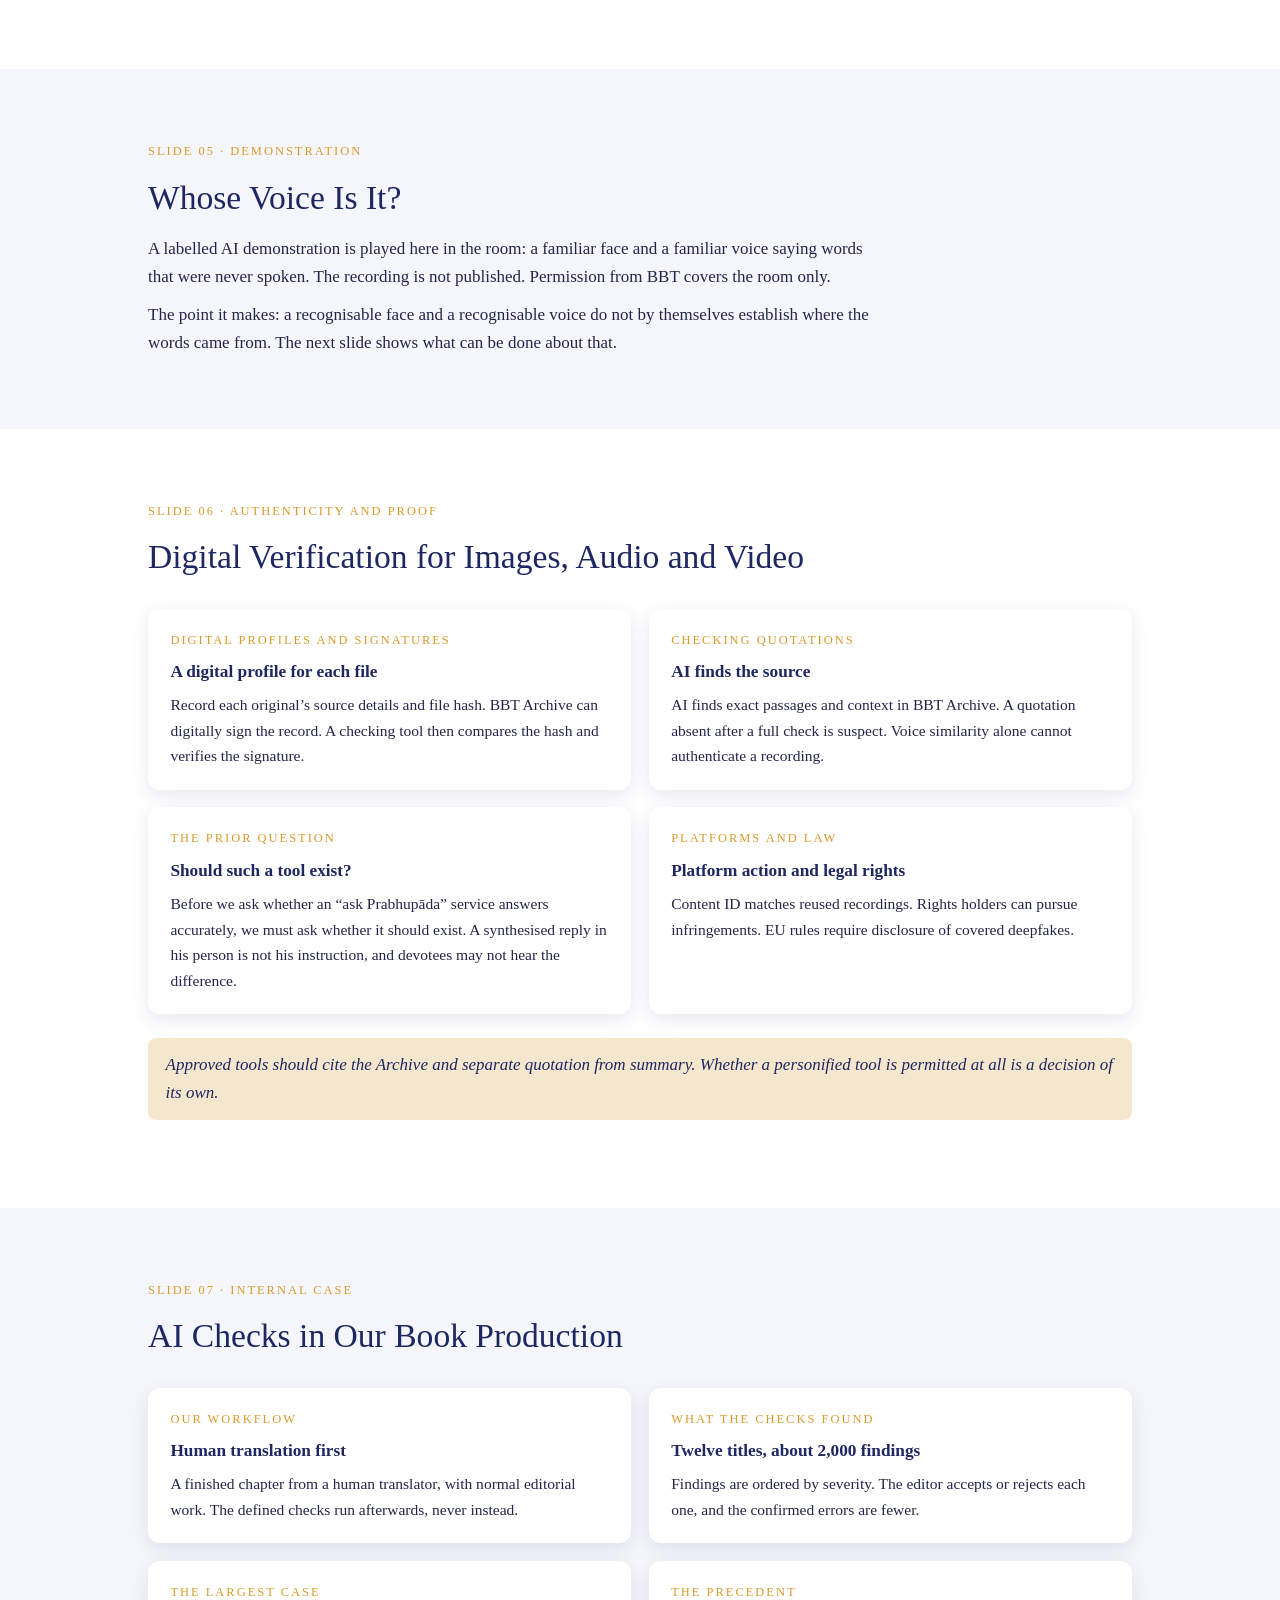
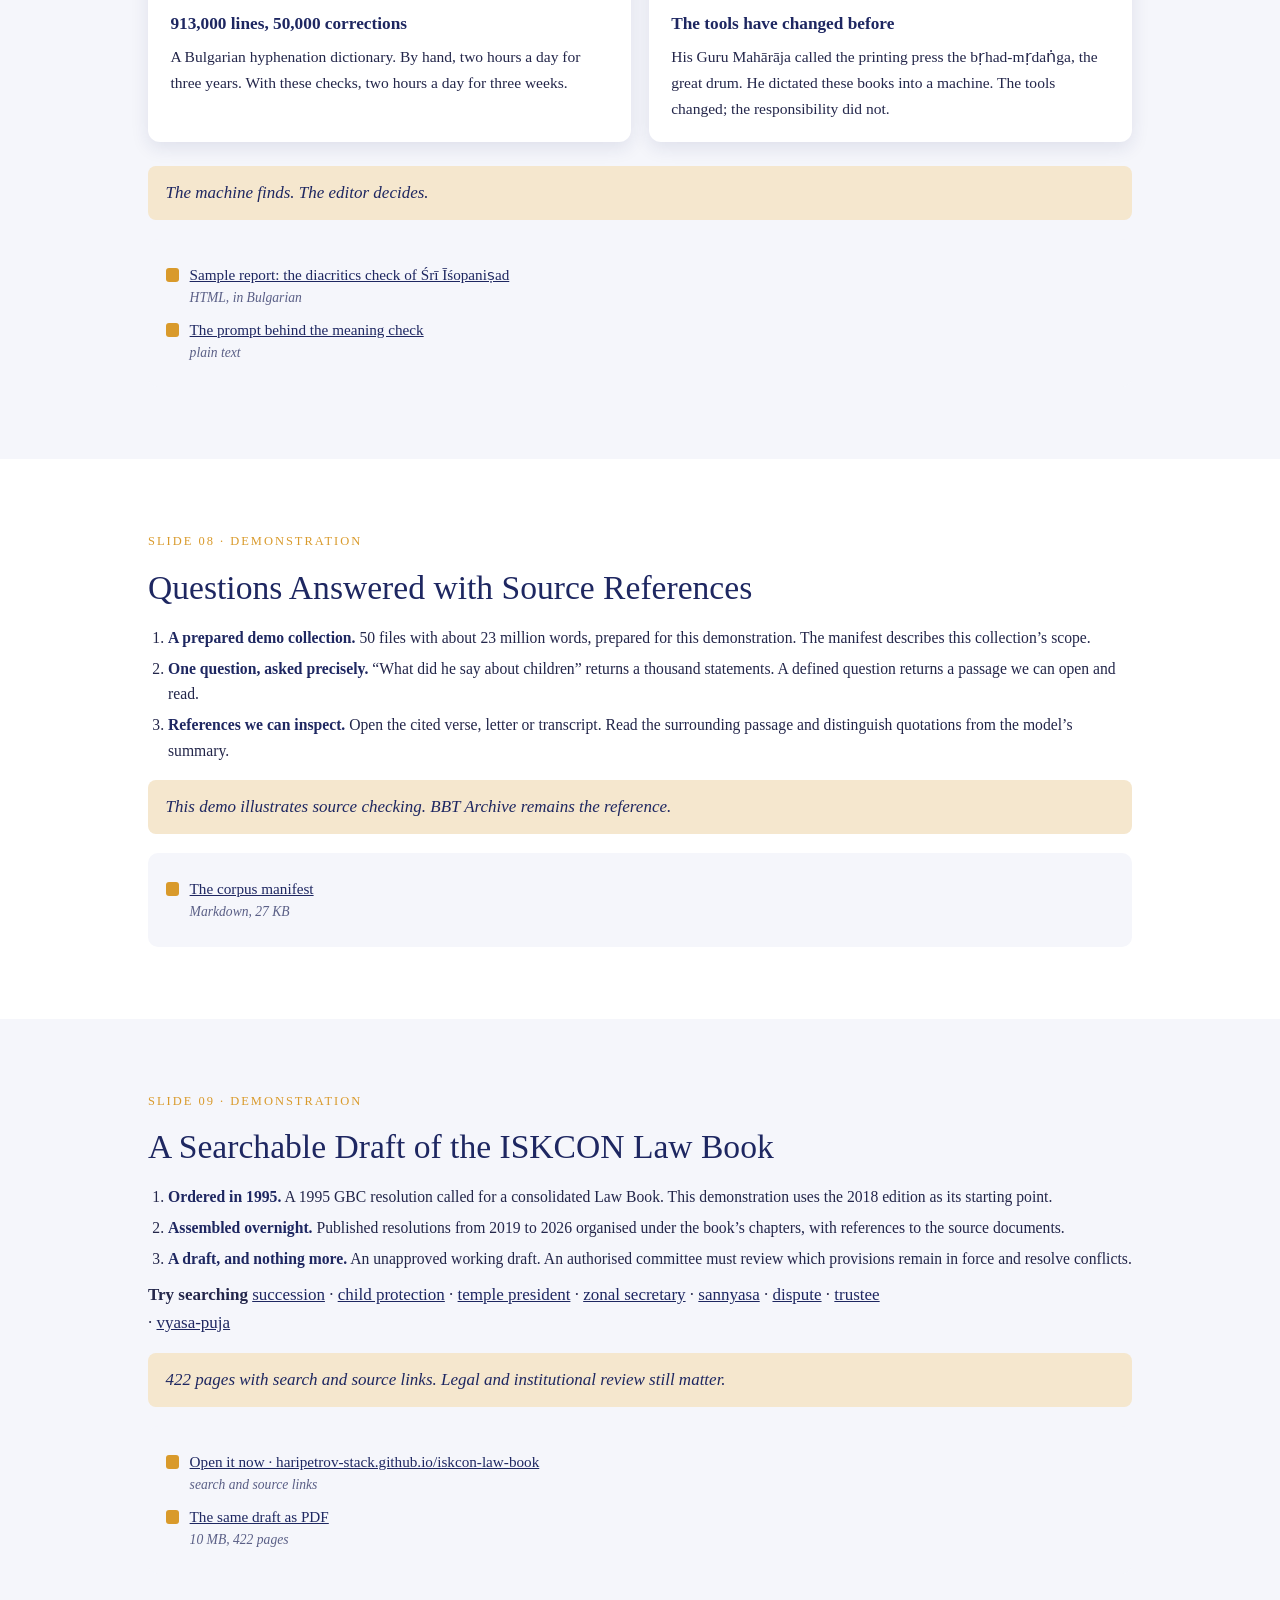
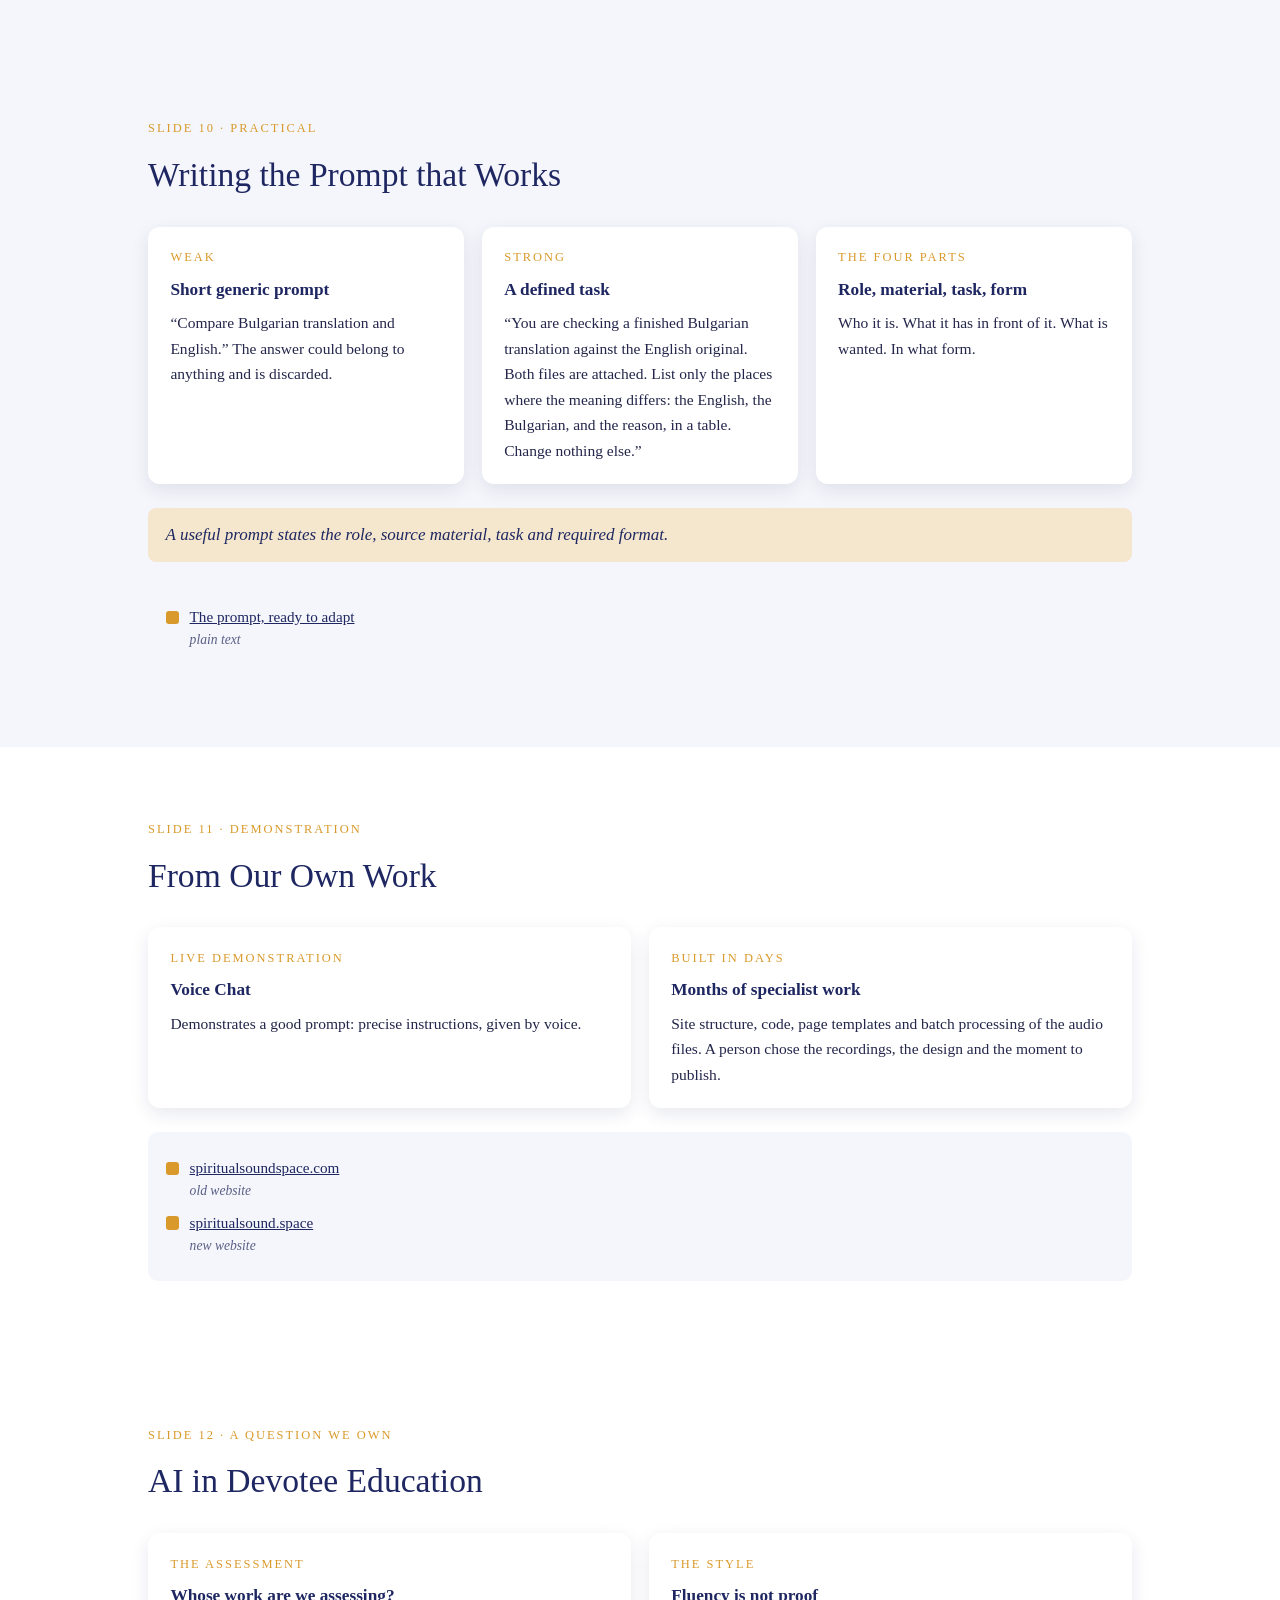
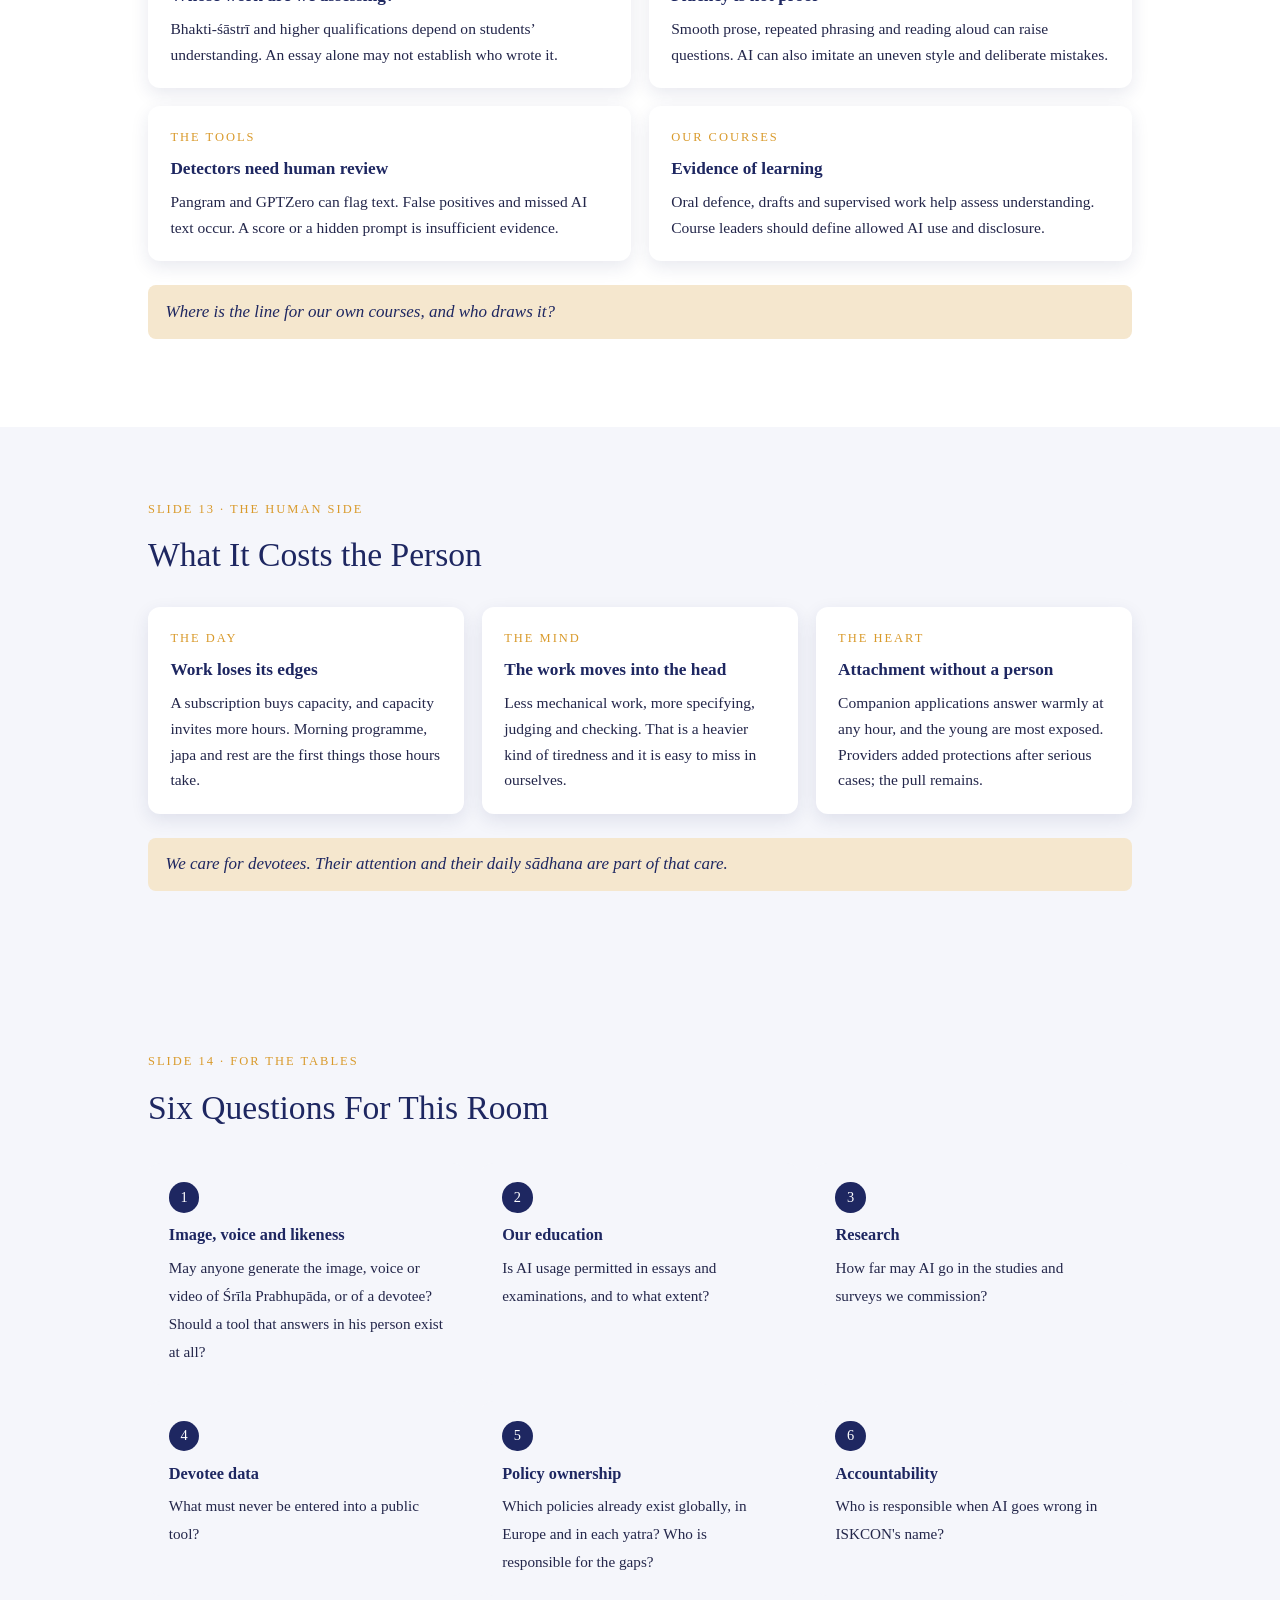
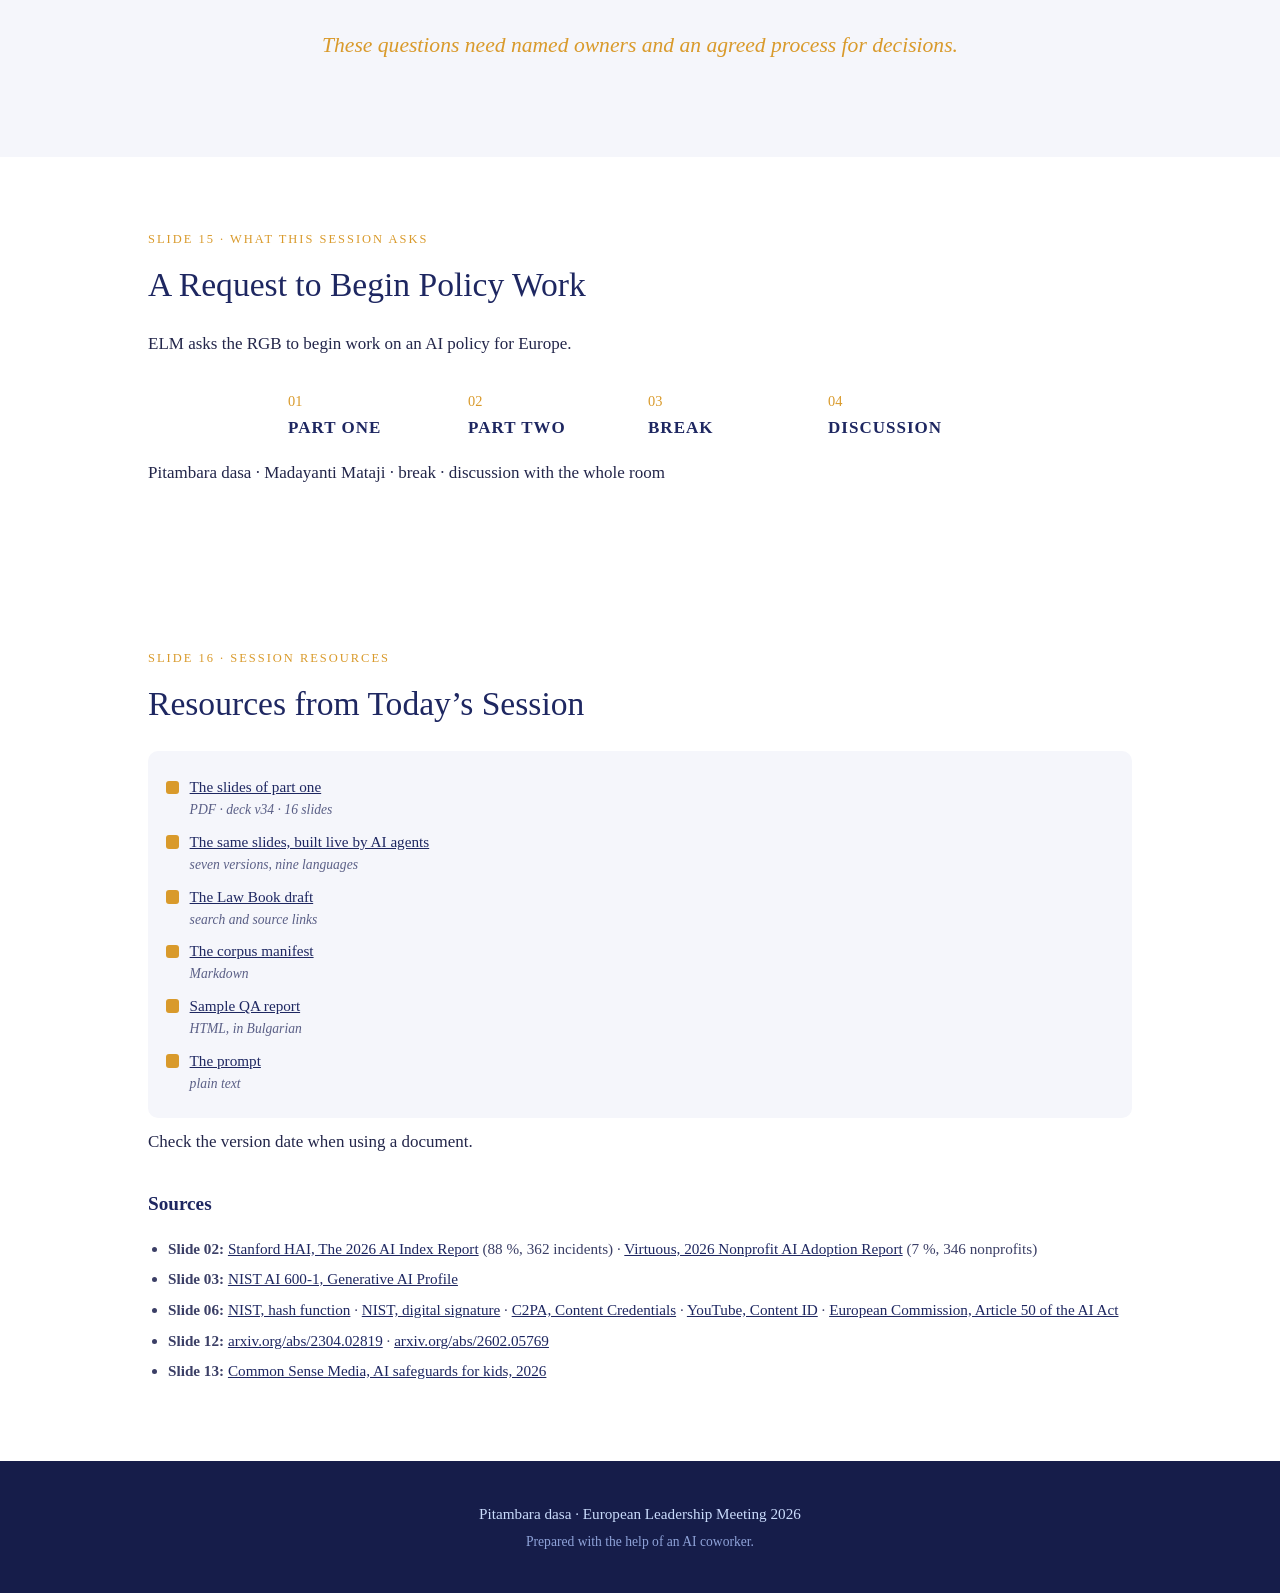
==== commit 79aa6540: "feat(site): връзка към галерията, построена на живо, в ресурсите на слайд 16 Защо: сайтовете от демо" ====
--- a/index.html
+++ b/index.html
@@ -326,6 +326,7 @@
 <section id="resources"><div class="wrap"><span class="kick rv">Slide 16 · Session resources</span><h2 class="rv">Resources from Today’s Session</h2>
 <ul class="mat">
 <li><a href="files/ELM-AI-presentation-v34.pdf" rel="noopener">The slides of part one</a><span class="sz">PDF · deck v34 · 16 slides</span></li>
+<li><a href="https://haripetrov-stack.github.io/elm-2026-live/" rel="noopener">The same slides, built live by AI agents</a><span class="sz">seven versions, nine languages</span></li>
 <li><a href="https://haripetrov-stack.github.io/iskcon-law-book/" rel="noopener">The Law Book draft</a><span class="sz">search and source links</span></li>
 <li><a href="files/notebooklm-corpus-MANIFEST.md" rel="noopener">The corpus manifest</a><span class="sz">Markdown</span></li>
 <li><a href="files/qa-report-sample.html" rel="noopener">Sample QA report</a><span class="sz">HTML, in Bulgarian</span></li>
